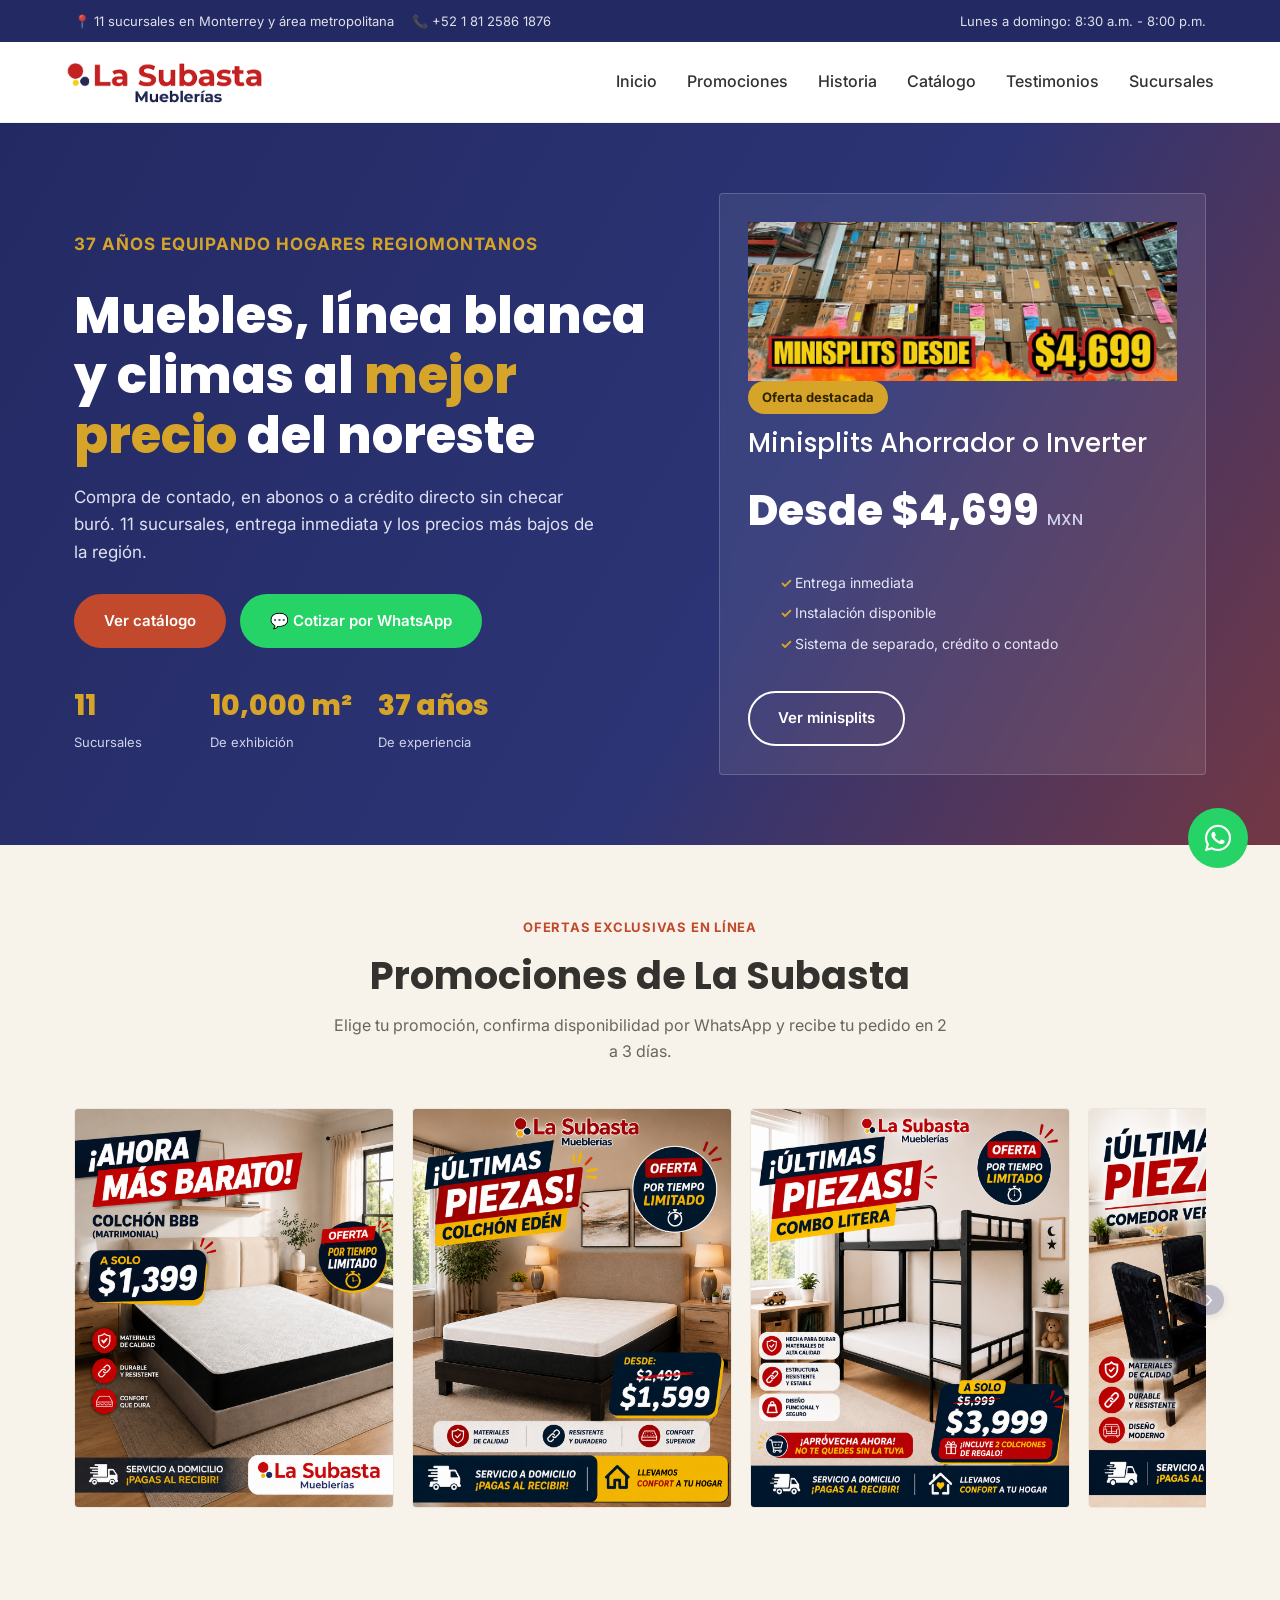
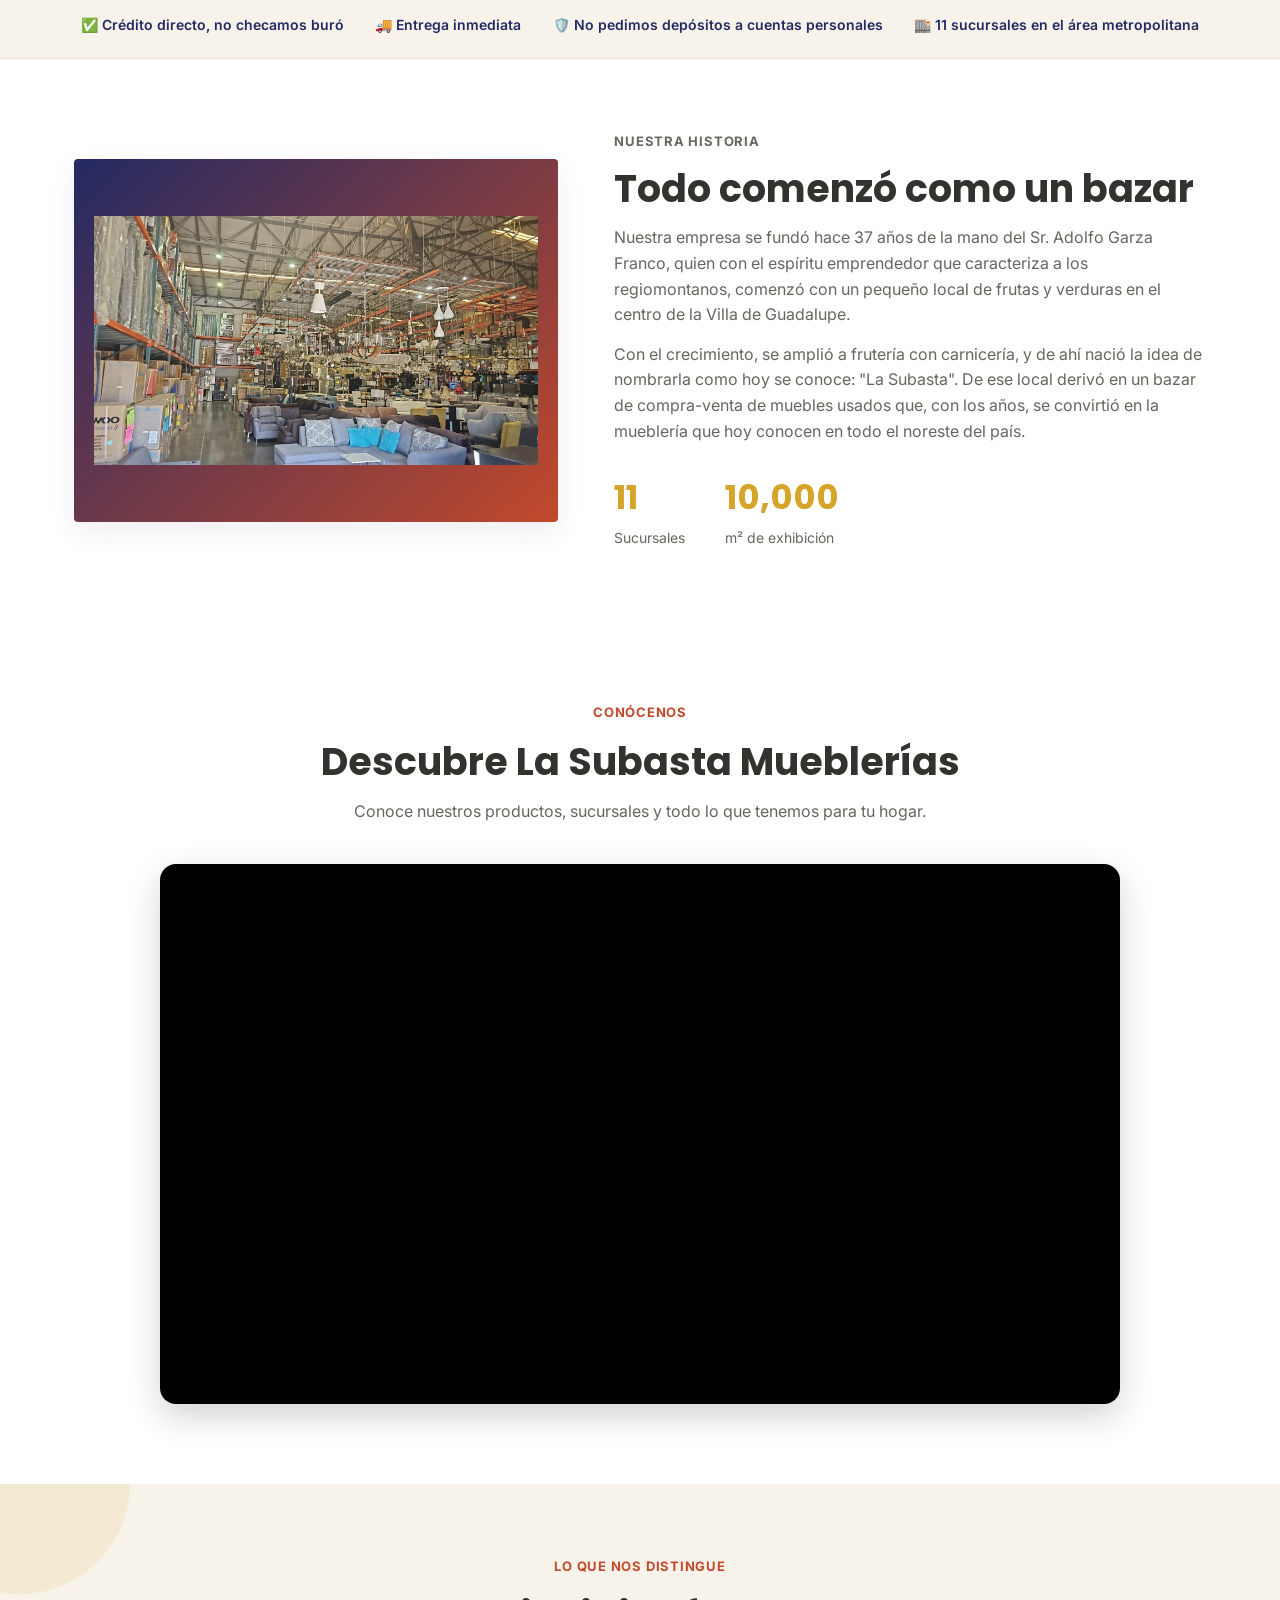
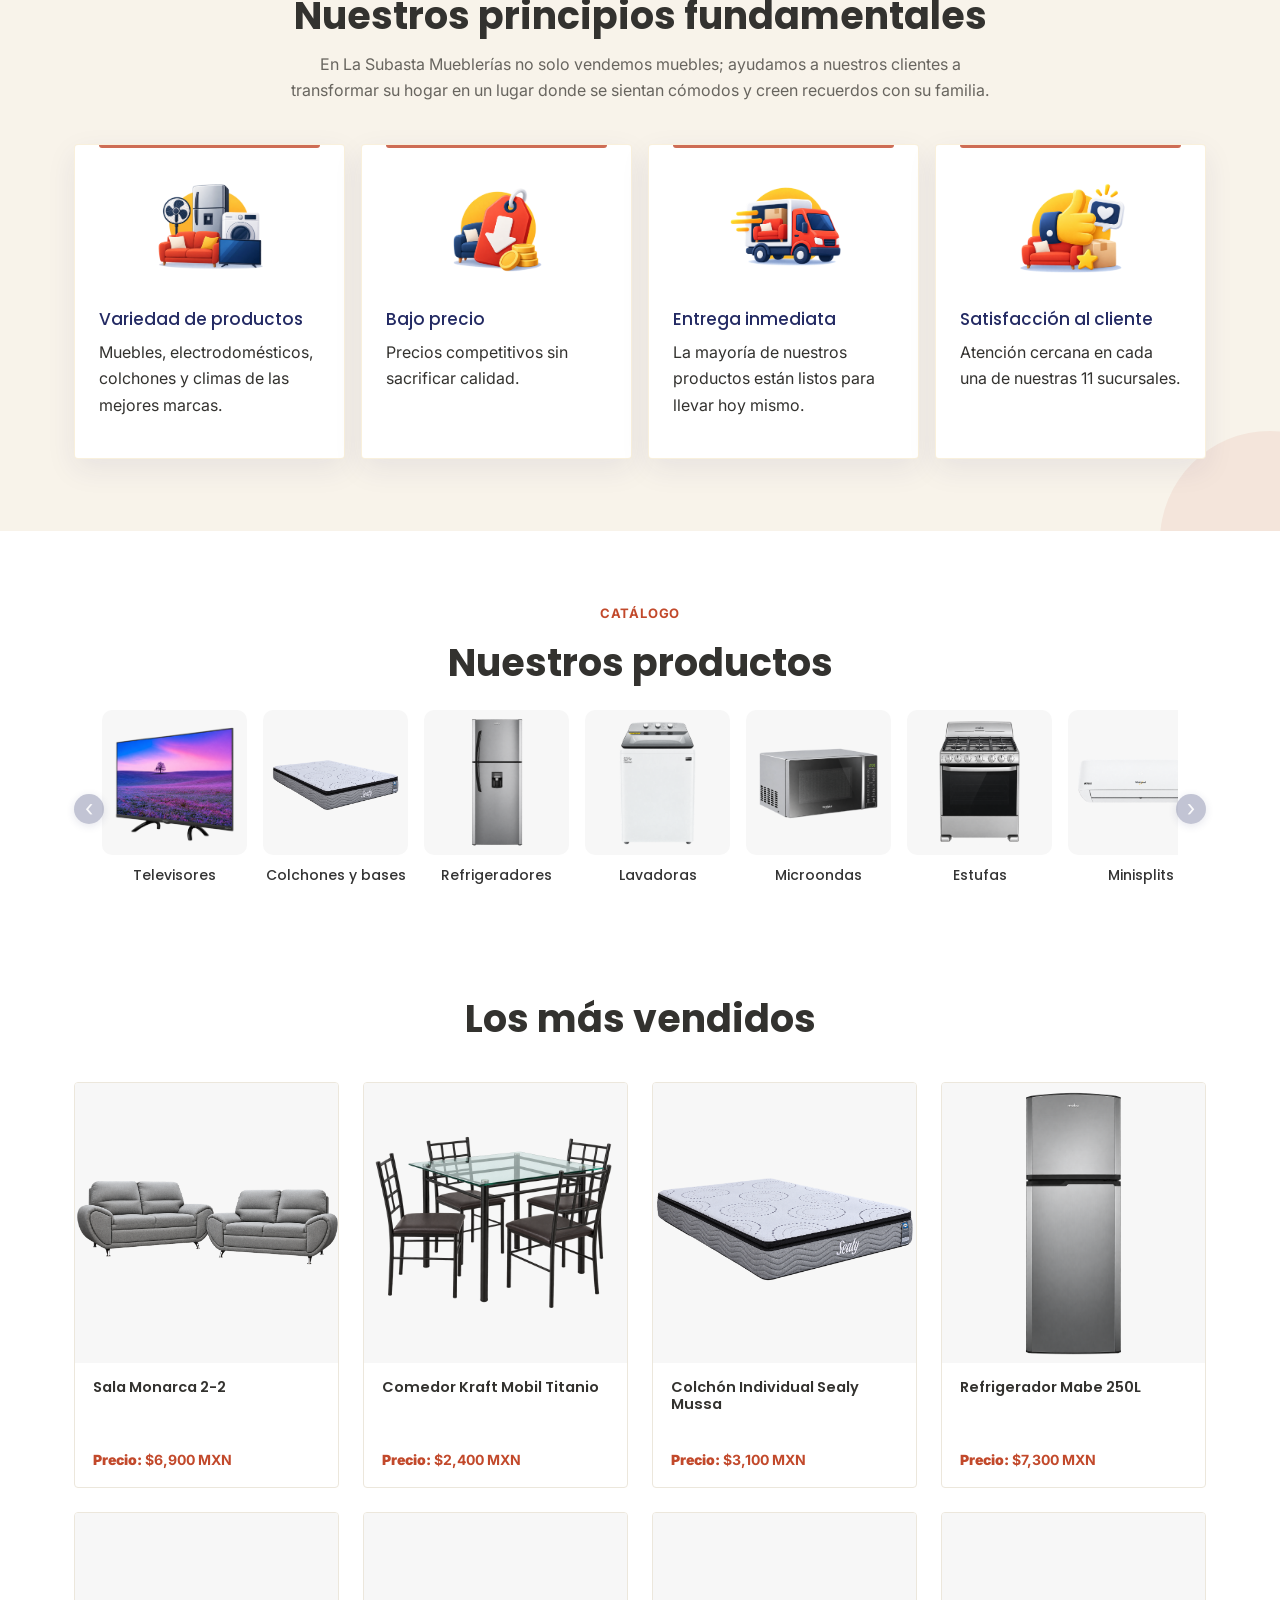
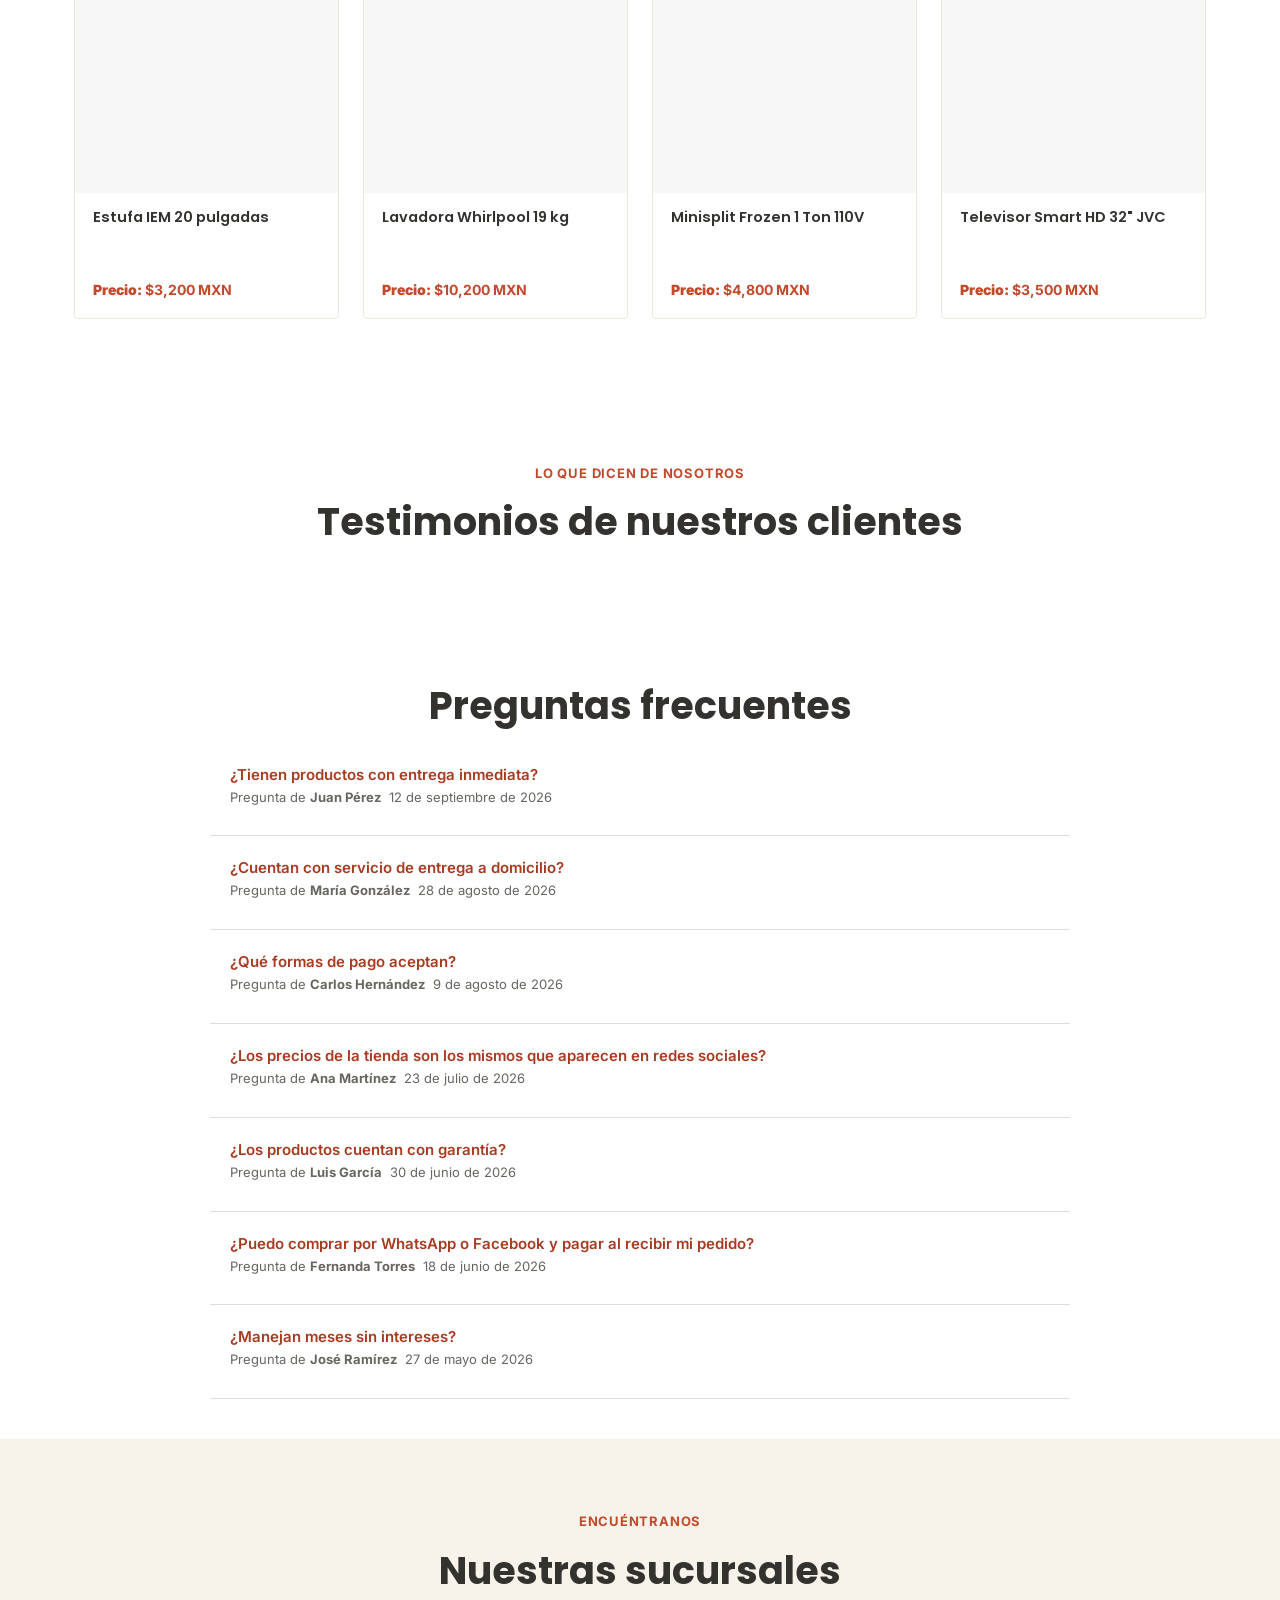
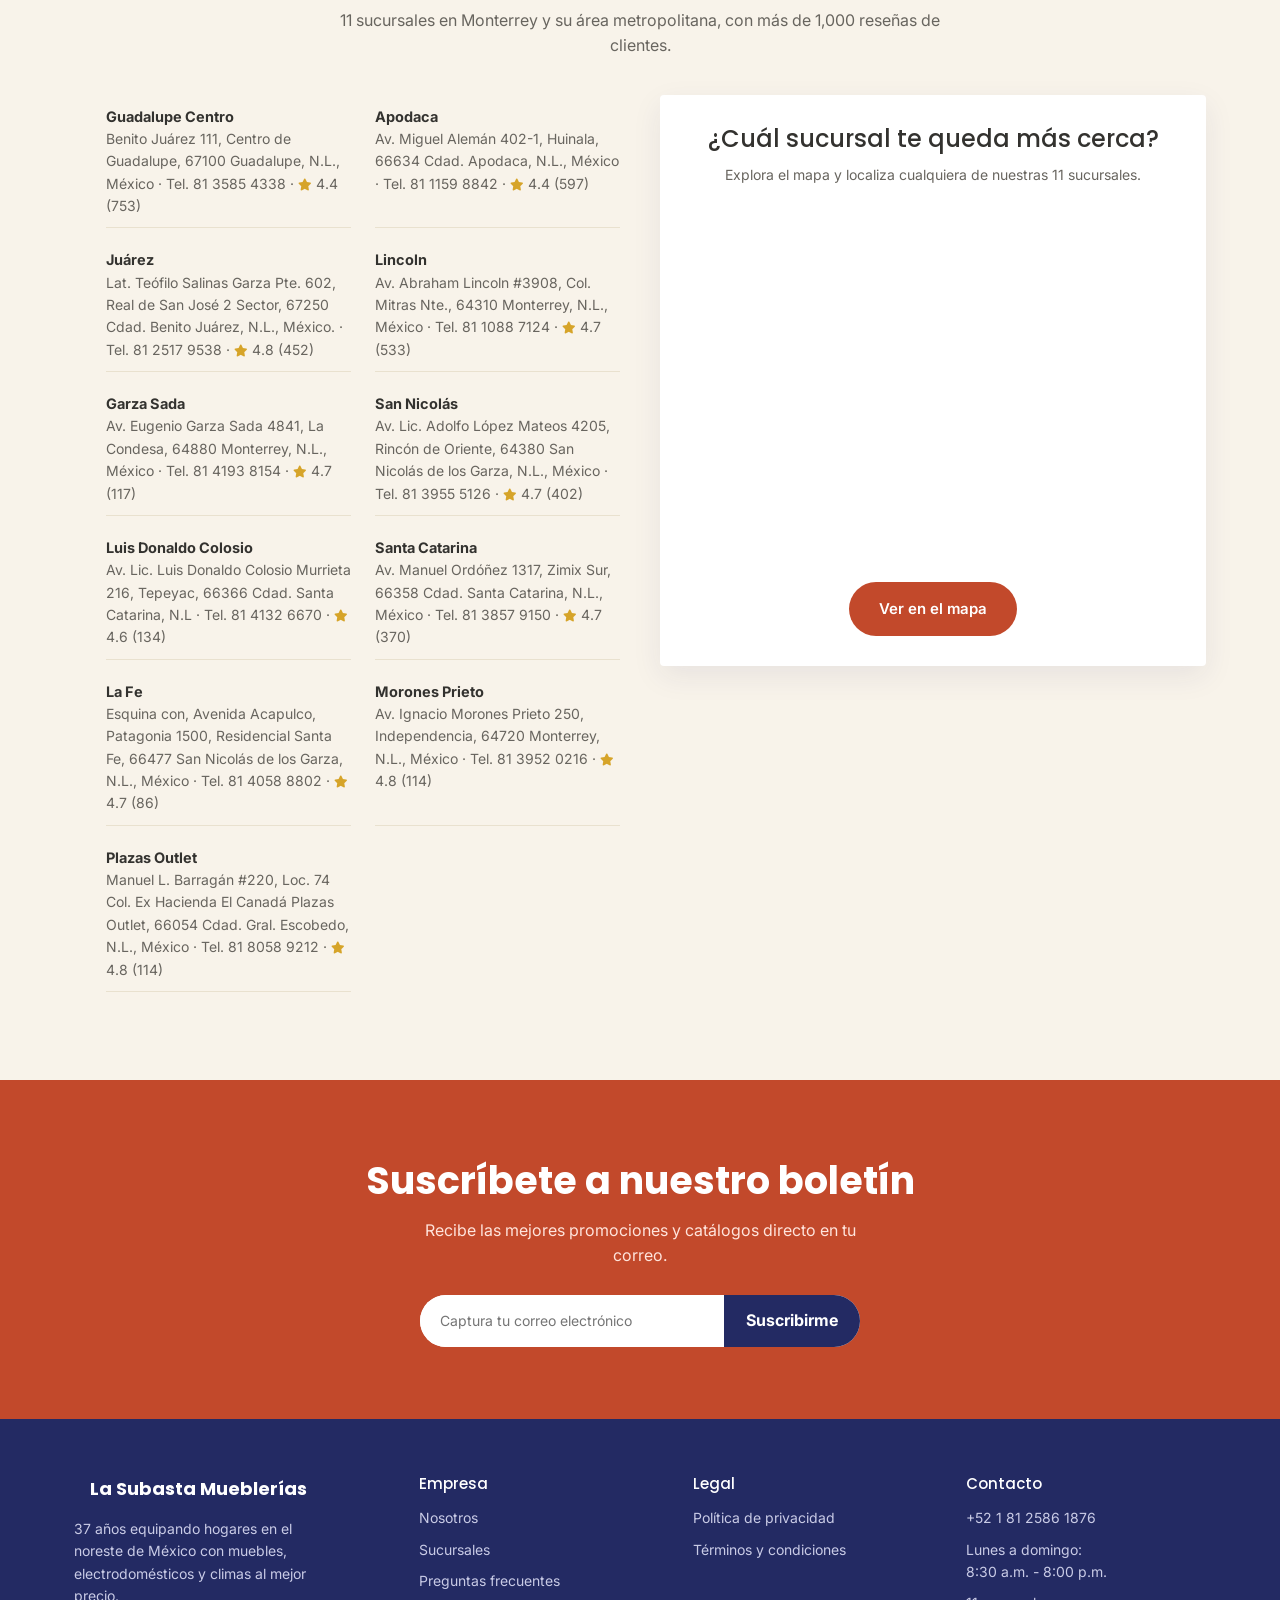
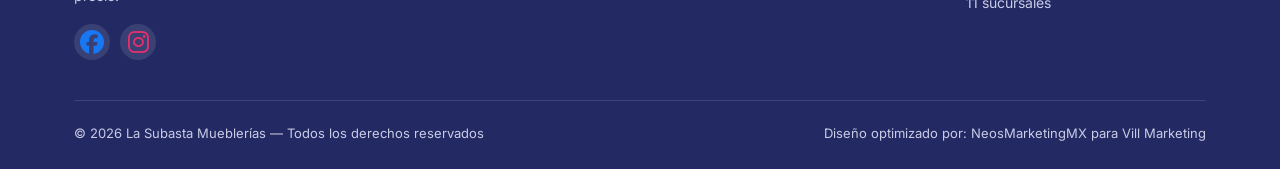
==== index.html @ 4f31bf5c "Primer commit" ====
<!DOCTYPE html>
<html lang="es-MX">

<head>
    <meta charset="UTF-8">
    <meta name="viewport" content="width=device-width, initial-scale=1.0">
    <meta name="referrer" content="strict-origin-when-cross-origin">
    <meta name="author" content="Carlos Estrello - NeosMarketingMX ©">
    <title>La Subasta Mueblerías | Muebles, Electrodomésticos y Climas en Monterrey</title>
    <meta name="description"
        content="Más de 37 años vendiendo muebles, electrodomésticos y minisplits en el noreste de México. 11 sucursales, crédito directo sin buró, entrega inmediata.">
    <link rel="icon" type="image/png" href="img/LOGO SUBASTA PNG.png">
    <link rel="apple-touch-icon" href="img/LOGO SUBASTA PNG.png">
    <link rel="canonical" href="https://lasubastamueblerias.com.mx/">
    <meta property="og:type" content="website">
    <meta property="og:site_name" content="La Subasta Mueblerías">
    <meta property="og:title" content="La Subasta Mueblerías | Muebles y electrodomésticos">
    <meta property="og:description"
        content="Muebles, electrodomésticos y climas al mejor precio en Monterrey y su área metropolitana.">
    <meta property="og:url" content="https://lasubastamueblerias.com.mx/">
    <meta property="og:image" content="https://lasubastamueblerias.com.mx/img/LOGO%20SUBASTA%20PNG.png">
    <meta name="twitter:card" content="summary">
    <meta name="twitter:title" content="La Subasta Mueblerías">
    <meta name="twitter:description" content="Muebles, electrodomésticos y climas al mejor precio.">
    <meta name="twitter:image" content="https://lasubastamueblerias.com.mx/img/LOGO%20SUBASTA%20PNG.png">
    <script type="application/ld+json">
    {
      "@context": "https://schema.org",
      "@type": "Organization",
      "name": "La Subasta Mueblerías",
      "url": "https://lasubastamueblerias.com.mx/",
      "logo": "https://lasubastamueblerias.com.mx/img/LOGO%20SUBASTA%20PNG.png"
    }
    </script>
    <link rel="preconnect" href="https://fonts.googleapis.com">
    <link rel="preload" as="image" href="img/header.png" fetchpriority="high">
    <link
        href="https://fonts.googleapis.com/css2?family=Poppins:wght@400;500;600;700;800&family=Inter:wght@400;500;600&display=swap"
        rel="stylesheet">
    <link rel="stylesheet" href="https://cdnjs.cloudflare.com/ajax/libs/font-awesome/6.5.0/css/all.min.css" />
    <link rel="stylesheet" href="https://cdn.jsdelivr.net/npm/bootstrap@5.3.2/dist/css/bootstrap.min.css">

    <!-- Google Tag Manager -->
    <script>
        (function (w, d, s, l, i) {
            w[l] = w[l] || [];
            w[l].push({ 'gtm.start': new Date().getTime(), event: 'gtm.js' });
            var f = d.getElementsByTagName(s)[0],
                j = d.createElement(s),
                dl = l != 'dataLayer' ? '&l=' + l : '';
            j.async = true;
            j.src = 'https://www.googletagmanager.com/gtm.js?id=' + i + dl;
            f.parentNode.insertBefore(j, f);
        })(window, document, 'script', 'dataLayer', 'GTM-PHJCK8K2');
    </script>
    <!-- End Google Tag Manager -->

    <link rel="stylesheet" href="style.css">
</head>

<body>
    <!-- Google Tag Manager (noscript) -->
    <noscript><iframe src="https://www.googletagmanager.com/ns.html?id=GTM-PHJCK8K2" height="0" width="0"
            style="display:none;visibility:hidden"></iframe></noscript>
    <!-- End Google Tag Manager (noscript) -->

    <!-- ============ TOP BAR ============ -->
    <div class="topbar" id="inicio">
        <div class="container">
            <div class="topbar-links">
                <span><a href="#sucursales">📍 11 sucursales en Monterrey y área metropolitana</a></span>
                <span><a href="https://wa.me/5218125861876" target="_blank" data-ubicacion="header">📞 +52 1 81 2586 1876</a></span>
            </div>
            <div class="topbar-links">
                <span>Lunes a domingo: 8:30 a.m. - 8:00 p.m.</span>
            </div>
        </div>
    </div>
    </div>

    <!-- ============ HEADER ============ -->
    <header class="site">
        <div class="container nav">
            <a href="index.html" class="logo">
                <img src="img/lasubastalogo.png" alt="La Subasta Mueblerías">
            </a>
            <nav class="menu">
                <a href="index.html">Inicio</a>
                <a href="#promociones">Promociones</a>
                <a href="#historia">Historia</a>
                <a href="catalogo.html">Catálogo</a>
                <a href="#testimonios">Testimonios</a>
                <a href="#sucursales">Sucursales</a>
                <!--<a href="#credito">Tramita tu crédito</a>-->
            </nav>
            <!--
            <div class="nav-cta">
                <a href="#credito" class="btn btn-primary">Tramita tu crédito</a>
            </div>
            -->
            <button class="burger">☰</button>
        </div>
    </header>

    <!-- ============ HERO ============ -->
    <section class="hero">
        <div class="container">
            <div>
                <p class="eyebrow" style="color:var(--dorado)">37 años equipando hogares regiomontanos</p>
                <h1>Muebles, línea blanca y climas al <span>mejor precio</span> del noreste</h1>
                <p>Compra de contado, en abonos o a crédito directo sin checar buró. 11 sucursales, entrega inmediata y
                    los precios más bajos de la región.</p>
                <div class="hero-actions">
                    <a href="catalogo.html" class="btn btn-primary">Ver catálogo</a>
                    <a href="https://wa.me/5218125861876" class="btn btn-whatsapp" target="_blank" rel="noopener" data-ubicacion="hero">💬
                        Cotizar por WhatsApp</a>
                </div>
                <div class="hero-badges">
                    <div><b>11</b><span>Sucursales</span></div>
                    <div><b>10,000 m²</b><span>De exhibición</span></div>
                    <div><b>37 años</b><span>De experiencia</span></div>
                </div>
            </div>
            <div class="hero-visual"><img src="img/header.png" alt="" fetchpriority="high" decoding="async" />
                <span class="tag">Oferta destacada</span>
                <h3>Minisplits Ahorrador o Inverter</h3>
                <p class="price">Desde $4,699 <small>MXN</small></p>
                <ul>
                    <li>Entrega inmediata</li>
                    <li>Instalación disponible</li>
                    <li>Sistema de separado, crédito o contado</li>
                </ul>
                <a href="catalogo.html?cat=7#catalogo" class="btn btn-outline" style="margin-top:20px">Ver
                    minisplits</a>
            </div>
        </div>
    </section>

    <!-- ============ PROMOCIONES ============ -->
    <section class="section novedades" id="promociones">
        <div class="container">
            <p class="eyebrow center">Ofertas exclusivas en línea</p>
            <h2 class="section-title center">Promociones de La Subasta</h2>
            <p class="section-desc center">Elige tu promoción, confirma disponibilidad por WhatsApp y recibe tu pedido
                en 2 a 3 días.</p>
            <div class="novedades-control">
                <button class="novedades-flecha novedades-flecha-anterior" type="button"
                    aria-label="Promoción anterior">‹</button>
                <div class="novedades-carrusel" aria-label="Promociones">
                    <div class="novedad-card" data-novedad="0" tabindex="0" role="button">
                        <img src="img/Abanico de fierro desde $899, el calor ya no gana.jpeg"
                            alt="Abanico de fierro desde $899" loading="lazy">
                        <div class="novedad-card-contenido">
                            <div class="novedad-meta"><span class="novedad-pill ofertas">Ofertas</span></div>
                            <h3>Abanico de fierro desde $899, el calor ya no gana</h3>
                            <p>¿Llevas semanas aguantando el calor? Para eso estamos. Abanico de pedestal con aspa
                                metálica desde $899 y de techo por $1,599. Hoy mismo.</p>
                            <span class="novedad-link">Ver detalles</span>
                        </div>
                    </div>
                    <div class="novedad-card" data-novedad="1" tabindex="0" role="button">
                        <img src="img/Clima lavado desde $3,999. Frio de verdad..jpeg" alt="Clima lavado desde $3,999"
                            loading="lazy">
                        <div class="novedad-card-contenido">
                            <div class="novedad-meta"><span class="novedad-pill ofertas">Ofertas</span></div>
                            <h3>Clima lavado desde $3,999. Frio de verdad.</h3>
                            <p>El ventilador ya no alcanza. Si ya es momento de un clima de verdad, en La Subasta tienes
                                aire lavado desde $3,999.</p>
                            <span class="novedad-link">Ver detalles</span>
                        </div>
                    </div>
                    <div class="novedad-card" data-novedad="2" tabindex="0" role="button">
                        <img src="img/Ventilador o minisplit Esto te ayuda a decidir.jpeg"
                            alt="Ventilador o minisplit: guía para decidir" loading="lazy">
                        <div class="novedad-card-contenido">
                            <div class="novedad-meta"><span class="novedad-pill tips">Tips del hogar</span></div>
                            <h3>¿Ventilador o minisplit? Esto te ayuda a decidir</h3>
                            <p>No es cuestión de cuál se ve mejor. Es cuestión de cuánto espacio tienes, cuánto lo usas
                                y cuánto quieres gastar. Aquí el desglose rápido.</p>
                            <span class="novedad-link">Ver detalles</span>
                        </div>
                    </div>
                    <div class="novedad-card" data-novedad="3" tabindex="0" role="button">
                        <img src="img/El calor no acabo. Ya te ventilaste.PNG" alt="Opciones para refrescar tu hogar"
                            loading="lazy">
                        <div class="novedad-card-contenido">
                            <div class="novedad-meta"><span class="novedad-pill temporadas">Temporadas</span></div>
                            <h3>El calor no acabo ¿Ya te ventilaste?</h3>
                            <p>Septiembre y el calor en Monterrey sigue igual. No esperes a que baje para ventilarte,
                                los modelos se van y el precio no espera.</p>
                            <span class="novedad-link">Ver detalles</span>
                        </div>
                    </div>
                    <div class="novedad-card" data-novedad="4" tabindex="0" role="button">
                        <img src="img/Comedor de fierro por $3,799. Mas aguantador.png"
                            alt="Comedor de fierro por $3,799" loading="lazy">
                        <div class="novedad-card-contenido">
                            <div class="novedad-meta"><span class="novedad-pill ofertas">Ofertas</span></div>
                            <h3>Comedor de fierro por $3,799. Más aguantador.</h3>
                            <p>Comedor de 4 sillas de fierro por $3,799. Más aguantador que el del vecino. Lo dice el
                                spot, lo confirma el producto.</p>
                            <span class="novedad-link">Ver detalles</span>
                        </div>
                    </div>
                    <div class="novedad-card" data-novedad="5" tabindex="0" role="button">
                        <img src="img/Lo invitas a cenar Comedor de 6 en $4,499.png" alt="Comedor de 6 sillas en $4,499"
                            loading="lazy">
                        <div class="novedad-card-contenido">
                            <div class="novedad-meta"><span class="novedad-pill ofertas">Ofertas</span></div>
                            <h3>¿Lo invitas a cenar? Comedor de 6 en $4,499</h3>
                            <p>Si ya lo invitas a cenar, que se sienten todos. Comedor de 6 sillas en $4,499. Para la
                                familia grande o para el vecino que siempre llega.</p>
                            <span class="novedad-link">Ver detalles</span>
                        </div>
                    </div>
                    <div class="novedad-card" data-novedad="6" tabindex="0" role="button">
                        <img src="img/Comedor de 4 o de 6 Asi decides sin error.png"
                            alt="Comparación de comedor de 4 o 6 sillas" loading="lazy">
                        <div class="novedad-card-contenido">
                            <div class="novedad-meta"><span class="novedad-pill tips">Tips del hogar</span></div>
                            <h3>Comedor de 4 o de 6? Asi decides sin error</h3>
                            <p>No es solo cuestión del espacio. Es cuántas personas comen contigo normalmente. Dos
                                preguntas y ya sabes cuál te conviene.</p>
                            <span class="novedad-link">Ver detalles</span>
                        </div>
                    </div>
                    <div class="novedad-card" data-novedad="7" tabindex="0" role="button">
                        <img src="img/El 15 se cena en casa. Ya tienes donde.png"
                            alt="Comedores para celebrar el 15 de septiembre" loading="lazy">
                        <div class="novedad-card-contenido">
                            <div class="novedad-meta"><span class="novedad-pill temporadas">Temporadas</span></div>
                            <h3>El 15 se cena en casa. ¿Ya tienes dónde?</h3>
                            <p>El 15 de septiembre se celebra en casa y la mesa tiene que alcanzar para todos. Comedor
                                de 6 sillas en $4,499. Para que nadie se quede parado.</p>
                            <span class="novedad-link">Ver detalles</span>
                        </div>
                    </div>
                </div>
                <button class="novedades-flecha novedades-flecha-siguiente" type="button"
                    aria-label="Siguiente promoción">›</button>
            </div>
        </div>
    </section>

    <div class="novedad-modal-fondo" id="novedadModalFondo">
        <div class="novedad-modal" role="dialog" aria-modal="true" aria-labelledby="novedadModalTitulo">
            <button class="cerrar" id="cerrarNovedad" aria-label="Cerrar">×</button>
            <div id="novedadModalContenido"></div>
        </div>
    </div>

    <!-- ============ TRUST STRIP ============ -->
    <div class="trust">
        <div class="container">
            <div class="item">✅ Crédito directo, no checamos buró</div>
            <div class="item">🚚 Entrega inmediata</div>
            <div class="item">🛡️ No pedimos depósitos a cuentas personales</div>
            <div class="item">🏬 11 sucursales en el área metropolitana</div>
        </div>
    </div>

    <!-- ============ HISTORIA ============ -->
    <section class="section historia" id="historia">
        <div class="container">
            <div class="historia-img"><img src="img/showroom.jpg" alt="" /></div>
            <div>
                <p class="eyebrow">Nuestra historia</p>
                <h2 class="section-title">Todo comenzó como un bazar</h2>
                <p>Nuestra empresa se fundó hace 37 años de la mano del Sr. Adolfo Garza Franco, quien con el espíritu
                    emprendedor que caracteriza a los regiomontanos, comenzó con un pequeño local de frutas y verduras
                    en el centro de la Villa de Guadalupe.</p>
                <p>Con el crecimiento, se amplió a frutería con carnicería, y de ahí nació la idea de nombrarla como hoy
                    se conoce: "La Subasta". De ese local derivó en un bazar de compra-venta de muebles usados que, con
                    los años, se convirtió en la mueblería que hoy conocen en todo el noreste del país.</p>
                <div class="counters">
                    <div><b>11</b><span>Sucursales</span></div>
                    <div><b>10,000</b><span>m² de exhibición</span></div>
                </div>
            </div>
        </div>
    </section>

    <!-- ============ VIDEO ============ -->
    <section class="section video-section">
        <div class="container">
            <p class="eyebrow center">Conócenos</p>
            <h2 class="section-title center">Descubre La Subasta Mueblerías</h2>
            <p class="section-desc center">
                Conoce nuestros productos, sucursales y todo lo que tenemos para tu hogar.
            </p>
            <div class="video-wrapper">
                <iframe
                    src="https://www.youtube.com/embed/WGqulZ2LmsE?autoplay=1&mute=1&loop=1&playlist=WGqulZ2LmsE&rel=0"
                    title="Video de La Subasta Mueblerías" referrerpolicy="strict-origin-when-cross-origin"
                    allow="accelerometer; autoplay; clipboard-write; encrypted-media; gyroscope; picture-in-picture; web-share"
                    allowfullscreen>
                </iframe>
            </div>
        </div>
    </section>

    <!-- ============ PRINCIPIOS ============ -->
    <section class="section principios">
        <div class="container">
            <p class="eyebrow center">Lo que nos distingue</p>
            <h2 class="section-title center">Nuestros principios fundamentales</h2>
            <p class="section-desc center principios-intro">En La Subasta Mueblerías no solo vendemos muebles; ayudamos
                a nuestros
                clientes a transformar su hogar en un lugar donde se sientan cómodos y creen recuerdos con su familia.
            </p>
            <div class="grid-4">
                <div class="principio-card">
                    <div class="ico">
                        <img src="img/VARIEDAD DE PRODUCTOS.png" alt="Variedad de productos" loading="lazy">
                    </div>
                    <h4>Variedad de productos</h4>
                    <p>Muebles, electrodomésticos, colchones y climas de las mejores marcas.</p>
                </div>
                <div class="principio-card">
                    <div class="ico">
                        <img src="img/BAJO PRECIO.png" alt="Bajo precio" loading="lazy">
                    </div>
                    <h4>Bajo precio</h4>
                    <p>Precios competitivos sin sacrificar calidad.</p>
                </div>
                <div class="principio-card">
                    <div class="ico">
                        <img src="img/ENTREGA INMEDIATA.png" alt="Entrega inmediata" loading="lazy">
                    </div>
                    <h4>Entrega inmediata</h4>
                    <p>La mayoría de nuestros productos están listos para llevar hoy mismo.</p>
                </div>
                <div class="principio-card">
                    <div class="ico">
                        <img src="img/SATISFACCIÓN AL CLIENTE.png" alt="Satisfacción al cliente" loading="lazy">
                    </div>
                    <h4>Satisfacción al cliente</h4>
                    <p>Atención cercana en cada una de nuestras 11 sucursales.</p>
                </div>
            </div>
        </div>
    </section>

    <!-- ============ CATEGORIAS ============ -->
    <section class="section" id="productos">
        <div class="container">
            <p class="eyebrow center">Catálogo</p>
            <h2 class="section-title center">Nuestros productos</h2>
            <div class="categorias-control">
                <button class="novedades-flecha categorias-flecha categorias-anterior" type="button"
                    aria-label="Ver categorías anteriores">‹</button>
                <div class="grid-categorias">
                    <a href="catalogo.html?cat=1#catalogo" class="cat-card"><img
                            src="img/cataloto/TELEVISOR LED SHARP 2TC32CF2UR.png" alt="Televisores">
                        <h4>Televisores</h4>
                    </a>
                    <a href="catalogo.html?cat=2#catalogo" class="cat-card"><img
                            src="img/cataloto/COLCHON INDIVIDUAL SEALY MUSSA.png" alt="Colchones y bases">
                        <h4>Colchones y bases</h4>
                    </a>
                    <a href="catalogo.html?cat=3#catalogo" class="cat-card"><img
                            src="img/cataloto/REFRIGERADOR MABE 300L RMA300FJMRE0.SLT.png" alt="Refrigeradores">
                        <h4>Refrigeradores</h4>
                    </a>
                    <a href="catalogo.html?cat=4#catalogo" class="cat-card"><img
                            src="img/cataloto/LAVADORA AUTOMATICA WHIRLPOOL 18KG 8MWTW1823WJM.BLA.png" alt="Lavadoras">
                        <h4>Lavadoras</h4>
                    </a>
                    <a href="catalogo.html?cat=5#catalogo" class="cat-card"><img
                            src="img/cataloto/MICROONDAS WHIRLPOOL 20L WM1807D.png" alt="Microondas">
                        <h4>Microondas</h4>
                    </a>
                    <a href="catalogo.html?cat=6#catalogo" class="cat-card"><img
                            src="img/cataloto/ESTUFA MABE 30 PULG EM7654BFIS.SIL.png" alt="Estufas">
                        <h4>Estufas</h4>
                    </a>
                    <a href="catalogo.html?cat=7#catalogo" class="cat-card"><img
                            src="img/cataloto/MINISPLIT WHIRLPOOL INVERTER 1 TON 110V FC.png" alt="Minisplits">
                        <h4>Minisplits</h4>
                    </a>
                    <a href="catalogo.html?cat=8#catalogo" class="cat-card"><img
                            src="img/cataloto/AIRE ACONDICIONADO PORTATIL NEOAIRE 1TON FC NP12CC110.png"
                            alt="Aires acondicionados">
                        <h4>Aires acondicionados</h4>
                    </a>
                    <a href="catalogo.html?cat=9#catalogo" class="cat-card"><img
                            src="img/cataloto/SALA LIZ ESCUADRA CAFE.png" alt="Salas">
                        <h4>Salas</h4>
                    </a>
                    <a href="catalogo.html?cat=10#catalogo" class="cat-card"><img
                            src="img/cataloto/COMEDOR KRAFT MOBIL TITANIO.png" alt="Comedores y literas">
                        <h4>Comedores y literas</h4>
                    </a>
                    <a href="catalogo.html?cat=11#catalogo" class="cat-card"><img
                            src="img/cataloto/VENTILADOR DE TECHO HOMENHACEMENTS 5 ASPAS 52.png" alt="Ventiladores">
                        <h4>Ventiladores</h4>
                    </a>
                </div>
                <button class="novedades-flecha categorias-flecha categorias-siguiente" type="button"
                    aria-label="Ver siguientes categorías">›</button>
            </div>
        </div>
    </section>

    <!-- ============ NUEVOS ARTICULOS ============ -->
    <section class="section" style="padding-top:0">
        <div class="container">
            <h2 class="section-title center">Los más vendidos</h2>
            <div class="mas-vendidos-control">
                <button class="novedades-flecha mas-vendidos-flecha mas-vendidos-anterior" type="button"
                    aria-label="Producto anterior">‹</button>
                <div class="prod-grid mas-vendidos-carrusel">

                    <!-- Producto 1 -->
                    <div class="prod-card" onclick="abrirAlerta(0)">
                        <div class="prod-thumb">
                            <img src="img/cataloto/SALA TURIN 2-2.png" alt="Sala Monarca 2-2" loading="lazy">
                        </div>
                        <div class="prod-body">
                            <h4>Sala Monarca 2-2</h4>
                        </div>
                        <div class="prod-price"><b>Precio:</b> $6,900 MXN</div>
                    </div>

                    <!-- Producto 2 -->
                    <div class="prod-card" onclick="abrirAlerta(1)">
                        <div class="prod-thumb">
                            <img src="img/cataloto/COMEDOR KRAFT MOBIL TITANIO.png" alt="Comedor Kraft Mobil Titanio"
                                loading="lazy">
                        </div>
                        <div class="prod-body">
                            <h4>Comedor Kraft Mobil Titanio</h4>
                        </div>
                        <div class="prod-price"><b>Precio:</b> $2,400 MXN</div>
                    </div>

                    <!-- Producto 3 -->
                    <div class="prod-card" onclick="abrirAlerta(2)">
                        <div class="prod-thumb">
                            <img src="img/cataloto/COLCHON INDIVIDUAL SEALY MUSSA.png"
                                alt="Colchón Individual Sealy Mussa" loading="lazy">
                        </div>
                        <div class="prod-body">
                            <h4>Colchón Individual Sealy Mussa</h4>
                        </div>
                        <div class="prod-price"><b>Precio:</b> $3,100 MXN</div>
                    </div>

                    <!-- Producto 4 -->
                    <div class="prod-card" onclick="abrirAlerta(3)">
                        <div class="prod-thumb">
                            <img src="img/cataloto/REFRIGERADOR MABE 250L RMA250PVMRE0.SLT.png"
                                alt="Refrigerador Mabe 250L" loading="lazy">
                        </div>
                        <div class="prod-body">
                            <h4>Refrigerador Mabe 250L</h4>
                        </div>
                        <div class="prod-price"><b>Precio:</b> $7,300 MXN</div>
                    </div>

                    <!-- Producto 5 -->
                    <div class="prod-card" onclick="abrirAlerta(4)">
                        <div class="prod-thumb">
                            <img src="img/cataloto/ESTUFA IEM 20 PULG EI5020BAPS.SIL.png" alt="Estufa IEM 20 pulgadas"
                                loading="lazy">
                        </div>
                        <div class="prod-body">
                            <h4>Estufa IEM 20 pulgadas</h4>
                        </div>
                        <div class="prod-price"><b>Precio:</b> $3,200 MXN</div>
                    </div>

                    <!-- Producto 6 -->
                    <div class="prod-card" onclick="abrirAlerta(5)">
                        <div class="prod-thumb">
                            <img src="img/cataloto/LAVADORA AUTOMATICA WHIRLPOOL 19KG 8MWTW1934WJM.BLA.png"
                                alt="Lavadora Whirlpool 19 kg" loading="lazy">
                        </div>
                        <div class="prod-body">
                            <h4>Lavadora Whirlpool 19 kg</h4>
                        </div>
                        <div class="prod-price"><b>Precio:</b> $10,200 MXN</div>
                    </div>

                    <!-- Producto 7 -->
                    <div class="prod-card" onclick="abrirAlerta(6)">
                        <div class="prod-thumb">
                            <img src="img/cataloto/MINISPLIT FROZEN INVERTER 1TON 110V SF.png"
                                alt="Minisplit Frozen 1 Ton 110V" loading="lazy">
                        </div>
                        <div class="prod-body">
                            <h4>Minisplit Frozen 1 Ton 110V</h4>
                        </div>
                        <div class="prod-price"><b>Precio:</b> $4,800 MXN</div>
                    </div>

                    <!-- Producto 8 -->
                    <div class="prod-card" onclick="abrirAlerta(7)">
                        <div class="prod-thumb">
                            <img src="img/cataloto/TELEVISOR LED SMART HD 32 JVC SI32RF.png"
                                alt="Televisor Smart HD 32 JVC" loading="lazy">
                        </div>
                        <div class="prod-body">
                            <h4>Televisor Smart HD 32" JVC</h4>
                        </div>
                        <div class="prod-price"><b>Precio:</b> $3,500 MXN</div>
                    </div>
                </div>
                <button class="novedades-flecha mas-vendidos-flecha mas-vendidos-siguiente" type="button"
                    aria-label="Siguiente producto">›</button>
            </div>
        </div>
    </section>

    <!-- Alerta oculta -->
    <div class="alerta-fondo" id="alertaFondo">
        <div class="alerta-modal">
            <button class="cerrar" id="cerrarAlerta">×</button>
            <div id="panel-container"></div>
        </div>
    </div>

    <!-- ============ CONFIANZA / ANTI-FRAUDE ============ 
    <section class="section confianza" id="credito">
        <div class="container">
            <div>
                <p class="eyebrow" style="color:var(--dorado)">Tu crédito directo</p>
                <h2 class="section-title">No checamos Buró. Requisitos muy sencillos</h2>
                <p>Contamos con sistema de separado, crédito directo o pago de contado. Solicítalo con: INE, comprobante
                    de domicilio, comprobante de ingresos, 2 referencias familiares con teléfono.</p>
                <a href="https://wa.me/5218125861876" class="btn btn-primary" style="margin-top:22px">Tramitar mi
                    crédito</a>
            </div>
            <div class="alerta">
                <h4>⚠️ No caigas en estafas</h4>
                <ul>
                    <li>Nosotros no pedimos depósitos a cuentas personales.</li>
                    <li>Cualquier duda, acude a nuestras sucursales o escríbenos a nuestras redes oficiales.</li>
                    <li>Verifica siempre que estés hablando con un canal oficial de La Subasta Mueblerías.</li>
                </ul>
            </div>
        </div>
    </section>
-->

    <!-- ============ TESTIMONIOS ============ -->
    <section id="testimonios" class="section">
        <div class="container">
            <p class="eyebrow center">Lo que dicen de nosotros</p>
            <h2 class="section-title center">Testimonios de nuestros clientes</h2>
            
            <script src="https://elfsightcdn.com/platform.js" async></script>
            <div class="elfsight-app-2cf9b453-ed64-4739-aa66-d621ab18fe4a" data-elfsight-app-lazy></div>    

            
        </div>
    </section>

    <!-- ============ PREGUNTAS FRECUENTES ============ -->
    <section id="pregunta">
        <div class="row">
            <div class="col-lg-12">
                <div class="wrapper wrapper-content animated fadeInRight">
                    <div class="ibox-content m-b-sm">
                        <div class="p-lg">
                            <h2 class="section-title center">Preguntas frecuentes</h2>
                        </div>
                    </div>

                    <div class="faq-item">
                        <div class="row">
                            <div class="col-md-10">
                                <a data-target="#faq1" class="faq-question">¿Tienen productos con entrega
                                    inmediata?</a>
                                <small>Pregunta de <strong>Juan Pérez</strong> <i class="fa fa-clock-o"></i> 12 de
                                    septiembre de 2026</small>
                            </div>
                            <!-- <div class="col-md-2 text-right">
                                <span class="small font-bold">Visto por </span><br />
                                38
                            </div> -->
                        </div>
                        <div class="row">
                            <div class="col-lg-12">
                                <div id="faq1" class="faq-answer">
                                    <p>
                                        ¡Sí! Contamos con una gran variedad de productos disponibles para entrega
                                        inmediata, sujetos a existencias en tienda.
                                    </p>
                                </div>
                            </div>
                        </div>
                    </div>

                    <div class="faq-item">
                        <div class="row">
                            <div class="col-md-10">
                                <a data-target="#faq2" class="faq-question">¿Cuentan con servicio de entrega a
                                    domicilio?</a>
                                <small>Pregunta de <strong>María González</strong> <i class="fa fa-clock-o"></i> 28 de
                                    agosto de 2026</small>
                            </div>
                            <!-- <div class="col-md-2 text-right">
                                <span class="small font-bold">Visto por </span><br />
                                47
                            </div> -->
                        </div>
                        <div class="row">
                            <div class="col-lg-12">
                                <div id="faq2" class="faq-answer">
                                    <p>
                                        ¡Sí! Realizamos entregas a domicilio. El costo del servicio depende de la
                                        zona de entrega.
                                    </p>
                                </div>
                            </div>
                        </div>
                    </div>

                    <div class="faq-item">
                        <div class="row">
                            <div class="col-md-10">
                                <a data-target="#faq3" class="faq-question">¿Qué formas de pago aceptan?</a>
                                <small>Pregunta de <strong>Carlos Hernández</strong> <i class="fa fa-clock-o"></i> 9 de
                                    agosto de 2026</small>
                            </div>
                            <!-- <div class="col-md-2 text-right">
                                <span class="small font-bold">Visto por </span><br />
                                31
                            </div> -->
                        </div>
                        <div class="row">
                            <div class="col-lg-12">
                                <div id="faq3" class="faq-answer">
                                    <p>
                                        Aceptamos efectivo, tarjetas de crédito y débito, transferencias bancarias y
                                        cheques, salvo buen cobro.
                                    </p>
                                </div>
                            </div>
                        </div>
                    </div>

                    <div class="faq-item">
                        <div class="row">
                            <div class="col-md-10">
                                <a data-target="#faq4" class="faq-question">¿Los precios de la tienda son los mismos
                                    que aparecen en redes sociales?</a>
                                <small>Pregunta de <strong>Ana Martínez</strong> <i class="fa fa-clock-o"></i> 23 de
                                    julio de 2026</small>
                            </div>
                            <!-- <div class="col-md-2 text-right">
                                <span class="small font-bold">Visto por </span><br />
                                56
                            </div> -->
                        </div>
                        <div class="row">
                            <div class="col-lg-12">
                                <div id="faq4" class="faq-answer">
                                    <p>
                                        Nuestros precios y promociones pueden variar de acuerdo con las campañas
                                        vigentes. Te recomendamos confirmar el precio actual directamente con
                                        nosotros antes de realizar tu compra.
                                    </p>
                                </div>
                            </div>
                        </div>
                    </div>

                    <div class="faq-item">
                        <div class="row">
                            <div class="col-md-10">
                                <a data-target="#faq5" class="faq-question">¿Los productos cuentan con garantía?</a>
                                <small>Pregunta de <strong>Luis García</strong> <i class="fa fa-clock-o"></i> 30 de
                                    junio de 2026</small>
                            </div>
                            <!-- <div class="col-md-2 text-right">
                                <span class="small font-bold">Visto por </span><br />
                                42
                            </div> -->
                        </div>
                        <div class="row">
                            <div class="col-lg-12">
                                <div id="faq5" class="faq-answer">
                                    <p>
                                        ¡Sí! Las garantías son directamente con el proveedor. En caso de requerirla,
                                        nuestro equipo puede orientarte y ayudarte a realizar el reporte
                                        correspondiente.
                                    </p>
                                </div>
                            </div>
                        </div>
                    </div>

                    <div class="faq-item">
                        <div class="row">
                            <div class="col-md-10">
                                <a data-target="#faq6" class="faq-question">¿Puedo comprar por WhatsApp o Facebook y
                                    pagar al recibir mi pedido?</a>
                                <small>Pregunta de <strong>Fernanda Torres</strong> <i class="fa fa-clock-o"></i> 18 de
                                    junio de 2026</small>
                            </div>
                            <!-- <div class="col-md-2 text-right">
                                <span class="small font-bold">Visto por </span><br />
                                73
                            </div> -->
                        </div>
                        <div class="row">
                            <div class="col-lg-12">
                                <div id="faq6" class="faq-answer">
                                    <p>
                                        ¡Claro! Puedes realizar tu compra a través de nuestros canales digitales y pagar
                                        directamente en tu domicilio al momento de recibir tu mercancía.
                                    </p>
                                </div>
                            </div>
                        </div>
                    </div>

                    <div class="faq-item">
                        <div class="row">
                            <div class="col-md-10">
                                <a data-target="#faq7" class="faq-question">¿Manejan meses sin intereses?</a>
                                <small>Pregunta de <strong>José Ramírez</strong> <i class="fa fa-clock-o"></i> 27 de
                                    mayo de 2026</small>
                            </div>
                            <!-- <div class="col-md-2 text-right">
                                <span class="small font-bold">Visto por </span><br />
                                61
                            </div> -->
                        </div>
                        <div class="row">
                            <div class="col-lg-12">
                                <div id="faq7" class="faq-answer">
                                    <p>
                                        ¡Sí! Contamos con promociones a meses sin intereses directamente en sucursal.
                                        Consulta las tarjetas participantes y las promociones vigentes.
                                    </p>
                                </div>
                            </div>
                        </div>
                    </div>
                </div>
            </div>
        </div>
    </section>

    <!-- ============ SUCURSALES ============ -->
    <section class="section sucursales" id="sucursales">
        <div class="container">
            <p class="eyebrow center">Encuéntranos</p>
            <h2 class="section-title center">Nuestras sucursales</h2>
            <p class="section-desc center">11 sucursales en Monterrey y su área metropolitana, con más de 1,000 reseñas
                de clientes.</p>
            <div class="suc-wrap">
                <ul class="suc-list">
                    <li>
                        <a href="https://maps.app.goo.gl/Lc4EM56WGqeKqgY46" target="_blank" rel="noopener" data-evento="mapa_sucursal" data-sucursal="guadalupe" data-ubicacion="seccion_sucursales"><b>Guadalupe Centro</b>Benito Juárez 111,
                            Centro de Guadalupe, 67100 Guadalupe, N.L., México</a>
                        · Tel. <a href="tel:+528135854338" data-sucursal="guadalupe" data-ubicacion="seccion_sucursales">81 3585 4338</a> · <i class="fa-solid fa-star rating-icon" aria-hidden="true"></i> 4.4 (753)
                    </li>

                    <li>
                        <a href="https://maps.app.goo.gl/49h3f1FSdzqwqBz26" target="_blank" rel="noopener" data-evento="mapa_sucursal" data-sucursal="apodaca" data-ubicacion="seccion_sucursales"><b>Apodaca</b>Av. Miguel Alemán 402-1,
                            Huinala, 66634 Cdad. Apodaca, N.L., México</a>
                        · Tel. <a href="tel:+528111598842" data-sucursal="apodaca" data-ubicacion="seccion_sucursales">81 1159 8842</a> · <i class="fa-solid fa-star rating-icon" aria-hidden="true"></i> 4.4 (597)
                    </li>

                    <li>
                        <a href="https://maps.app.goo.gl/sm9sTSHhbfZ7GzmH8" target="_blank" rel="noopener" data-evento="mapa_sucursal" data-sucursal="juarez" data-ubicacion="seccion_sucursales"><b>Juárez</b>Lat. Teófilo Salinas Garza Pte.
                            602, Real de San José 2 Sector, 67250 Cdad. Benito Juárez, N.L., México.</a>
                        · Tel. <a href="tel:+528125179538" data-sucursal="juarez" data-ubicacion="seccion_sucursales">81 2517 9538</a> · <i class="fa-solid fa-star rating-icon" aria-hidden="true"></i> 4.8 (452)
                    </li>

                    <li>
                        <a href="https://maps.app.goo.gl/z4KgiraXB7SZ3coQ8" target="_blank" rel="noopener" data-evento="mapa_sucursal" data-sucursal="lincoln" data-ubicacion="seccion_sucursales"><b>Lincoln</b> Av. Abraham Lincoln #3908,
                            Col. Mitras Nte., 64310 Monterrey, N.L., México</a>
                        · Tel. <a href="tel:+528110887124" data-sucursal="lincoln" data-ubicacion="seccion_sucursales">81 1088 7124</a> · <i class="fa-solid fa-star rating-icon" aria-hidden="true"></i> 4.7 (533)
                    </li>

                    <li>
                        <a href="https://maps.app.goo.gl/jCFHTgEf4RfvPDUu6" target="_blank" rel="noopener" data-evento="mapa_sucursal" data-sucursal="garza_sada" data-ubicacion="seccion_sucursales"><b>Garza Sada</b>Av. Eugenio Garza Sada 4841,
                            La Condesa, 64880 Monterrey, N.L., México</a>
                        · Tel. <a href="tel:+528141938154" data-sucursal="garza_sada" data-ubicacion="seccion_sucursales">81 4193 8154</a> · <i class="fa-solid fa-star rating-icon" aria-hidden="true"></i> 4.7 (117)
                    </li>

                    <li>
                        <a href="https://maps.app.goo.gl/SkRfY98VmCCXemUT7" target="_blank" rel="noopener" data-evento="mapa_sucursal" data-sucursal="san_nicolas" data-ubicacion="seccion_sucursales"><b>San Nicolás</b>Av. Lic. Adolfo López
                            Mateos 4205, Rincón de Oriente, 64380 San Nicolás de los Garza, N.L., México</a>
                        · Tel. <a href="tel:+528139555126" data-sucursal="san_nicolas" data-ubicacion="seccion_sucursales">81 3955 5126</a> · <i class="fa-solid fa-star rating-icon" aria-hidden="true"></i> 4.7 (402)
                    </li>

                    <li>
                        <a href="https://maps.app.goo.gl/5QxCSLkLVRLpzPmX9" target="_blank" rel="noopener" data-evento="mapa_sucursal" data-sucursal="colosio" data-ubicacion="seccion_sucursales"><b>Luis Donaldo Colosio</b>Av. Lic. Luis
                            Donaldo Colosio Murrieta 216, Tepeyac, 66366 Cdad. Santa Catarina, N.L</a>
                        · Tel. <a href="tel:+528141326670" data-sucursal="colosio" data-ubicacion="seccion_sucursales">81 4132 6670</a> · <i class="fa-solid fa-star rating-icon" aria-hidden="true"></i> 4.6 (134)
                    </li>

                    <li>
                        <a href="https://maps.app.goo.gl/HuoA4jzbaFX1zGQF8" target="_blank" rel="noopener" data-evento="mapa_sucursal" data-sucursal="santa_catarina" data-ubicacion="seccion_sucursales"><b>Santa Catarina</b> Av. Manuel Ordóñez
                            1317, Zimix Sur, 66358 Cdad. Santa Catarina, N.L., México</a>
                        · Tel. <a href="tel:+528138579150" data-sucursal="santa_catarina" data-ubicacion="seccion_sucursales">81 3857 9150</a> · <i class="fa-solid fa-star rating-icon" aria-hidden="true"></i> 4.7 (370)
                    </li>

                    <li>
                        <a href="https://maps.app.goo.gl/zTTnqM3BryhcdYbX6" target="_blank" rel="noopener" data-evento="mapa_sucursal" data-sucursal="la_fe" data-ubicacion="seccion_sucursales"><b>La Fe</b> Esquina con, Avenida Acapulco,
                            Patagonia 1500, Residencial Santa Fe, 66477 San Nicolás de los Garza, N.L., México</a>
                        · Tel. <a href="tel:+528140588802" data-sucursal="la_fe" data-ubicacion="seccion_sucursales">81 4058 8802</a> · <i class="fa-solid fa-star rating-icon" aria-hidden="true"></i> 4.7 (86)
                    </li>

                    <li>
                        <a href="https://maps.app.goo.gl/bY4d3ZQUieBK777T6" target="_blank" rel="noopener" data-evento="mapa_sucursal" data-sucursal="morones_prieto" data-ubicacion="seccion_sucursales"><b>Morones Prieto</b>Av. Ignacio Morones
                            Prieto 250, Independencia, 64720 Monterrey, N.L., México</a>
                        · Tel. <a href="tel:+528139520216" data-sucursal="morones_prieto" data-ubicacion="seccion_sucursales">81 3952 0216</a> · <i class="fa-solid fa-star rating-icon" aria-hidden="true"></i> 4.8 (114)
                    </li>

                    <li>
                        <a href="https://maps.app.goo.gl/q4Pjwi3VFozyTSVK6" target="_blank" rel="noopener" data-evento="mapa_sucursal" data-sucursal="plazas_outlet" data-ubicacion="seccion_sucursales"><b>Plazas Outlet</b> Manuel L. Barragán #220,
                            Loc. 74 Col. Ex Hacienda El Canadá Plazas Outlet, 66054 Cdad. Gral. Escobedo, N.L., México</a>
                        · Tel. <a href="tel:+528180589212" data-sucursal="plazas_outlet" data-ubicacion="seccion_sucursales">81 8058 9212</a> · <i class="fa-solid fa-star rating-icon" aria-hidden="true"></i> 4.8 (114)
                    </li>
                </ul>

                <div class="suc-map-cta">
                    <h4 style="margin-bottom:10px">¿Cuál sucursal te queda más cerca?</h4>
                    <p style="color:var(--texto-suave);font-size:14px;margin-bottom:18px">Explora el mapa y localiza
                        cualquiera de nuestras 11 sucursales.</p>
                    <div class="suc-mapa">
                        <iframe
                            src="https://www.google.com/maps?q=La+Subasta+Mueblerias,+Monterrey,+Nuevo+Leon&output=embed"
                            title="Mapa de las sucursales de La Subasta Mueblerías" loading="lazy"
                            referrerpolicy="no-referrer-when-downgrade" allowfullscreen></iframe>
                    </div>
                    <a href="https://www.google.com/maps/search/La+Subasta+Mueblerias" target="_blank" rel="noopener"
                        class="btn btn-primary">Ver en el mapa</a>
                </div>
            </div>
        </div>
    </section>

    <!-- ============ NEWSLETTER ============ -->
    <section id="credito" class="section newsletter">
        <div class="container">
            <h2 class="section-title">Suscríbete a nuestro boletín</h2>
            <p>Recibe las mejores promociones y catálogos directo en tu correo.</p>
            <form class="nl-form" id="newsletterForm" onsubmit="return false;">
                <input type="email" id="newsletterEmail" name="email" placeholder="Captura tu correo electrónico"
                    required>
                <button type="submit">Suscribirme</button>
            </form>
            <p class="newsletter-success" id="newsletterSuccess" role="status" aria-live="polite" hidden>
                Gracias por suscribirte. ¡Pronto recibirás nuestras novedades!
            </p>
        </div>
    </section>

    <!-- ============ FOOTER ============ -->
    <footer>
        <div class="container">
            <div class="foot-grid">
                <div>
                    <div class="foot-logo">
                        <span class="dots"><span style="background:var(--naranja)"></span><span
                                style="background:var(--dorado);margin-left:6px"></span></span>
                        <b style="color:#fff;font-family:'Poppins',sans-serif;font-size:18px">La Subasta Mueblerías</b>
                    </div>
                    <p style="font-size:14px;max-width:260px;">37 años equipando hogares en el noreste de México con
                        muebles, electrodomésticos y climas al mejor precio.</p>
                    <div class="foot-social">
                        <a href="https://www.facebook.com/Subastamueblerias" target="_blank" aria-label="Facebook"
                            style="color: #1877F2; font-size: 24px; text-decoration: none;"><i
                                class="fa-brands fa-facebook"></i></a>
                        <a href="https://www.instagram.com/lasubastamueblerias" target="_blank" aria-label="Instagram"
                            style="color: #E1306C; font-size: 24px; text-decoration: none;"> <i
                                class="fa-brands fa-instagram"></i></a>
                    </div>
                </div>
                <div>
                    <h4>Empresa</h4>
                    <ul>
                        <li><a href="#historia">Nosotros</a></li>
                        <li><a href="#sucursales">Sucursales</a></li>
                        <li><a href="#pregunta">Preguntas frecuentes</a></li>
                    </ul>
                </div>
                <div>
                    <h4>Legal</h4>
                    <ul>
                        <li><a href="legal_lsm_politica_terminos.html" target="_blank">Política de privacidad</a>
                        </li>
                        <li><a href="legal_lsm_politica_terminos.html" target="_blank">Términos y condiciones</a></li>
                    </ul>
                </div>
                <div>
                    <h4>Contacto</h4>
                    <ul>
                        <li><a href="https://wa.me/5218125861876" target="_blank" data-ubicacion="footer"> +52 1 81 2586 1876</a></li>
                        <li>Lunes a domingo: <br>8:30 a.m. - 8:00 p.m.</li>
                        <li>11 sucursales</li>
                    </ul>
                </div>
            </div>

            <div class="foot-bottom">
                <span>© 2026 La Subasta Mueblerías — Todos los derechos reservados</span>
                <span>Diseño optimizado por: <a href="https://www.neosmarketingmx.com" target="_blank"
                        rel="noopener noreferrer"> NeosMarketingMX </a> para Vill Marketing</span>
            </div>
        </div>
    </footer>

    <a href="https://wa.me/5218125861876" class="float-wa" target="_blank" data-ubicacion="boton_flotante">
        <i class="fa-brands fa-whatsapp" aria-hidden="true"></i>
    </a>
</body>
<script>
    // Evita decodificar todas las imágenes al mismo tiempo; conserva prioridad para el logo y el hero.
    document.addEventListener("DOMContentLoaded", () => {
        document.querySelectorAll("img").forEach((imagen) => {
            imagen.decoding = "async";

            if (!imagen.closest(".hero, .hero-visual, header") && !imagen.complete) {
                imagen.loading = "lazy";
            }
        });
    });
</script>

<script>
    document.getElementById("newsletterForm").addEventListener("submit", function (e) {
        e.preventDefault();

        const form = this;
        const email = document.getElementById("newsletterEmail").value;
        const btn = form.querySelector("button");

        btn.disabled = true;
        btn.innerText = "Enviando...";

        const params = new URLSearchParams({
            email: email
        });

        fetch("https://script.google.com/macros/s/AKfycbyb3XjvRm_Ozr8MAD3bDKKA_Z0IZwCD-vBlo0X5mDBo4TSyFmicFzaytmC9tXPLYhTOnw/exec?" + params.toString())
            .then(response => response.text())
            .then(data => {

                console.log("Respuesta de Apps Script:", data);

                if (data.startsWith("OK:")) {

                    form.hidden = true;
                    document.getElementById("newsletterSuccess").hidden = false;

                } else {

                    alert("El correo se guardó, pero no pudo enviarse.\n\n" + data);

                    btn.innerText = "Suscribirme";
                    btn.disabled = false;
                }
            })
            .catch(err => {

                console.error("Error en fetch:", err);

                alert("Hubo un problema al conectar con el servidor.");

                btn.innerText = "Suscribirme";
                btn.disabled = false;
            });
    });
</script>

<script>
    const burger = document.querySelector('.burger');
    const menu = document.querySelector('.menu');
    const siteHeader = document.querySelector('header.site');

    const ajustarHeader = () => {
        if (!siteHeader) return;
        siteHeader.classList.toggle('is-sticky', window.scrollY > 40);
    };

    window.addEventListener('scroll', ajustarHeader, { passive: true });
    ajustarHeader();

    burger.addEventListener('click', () => {
        menu.classList.toggle('active');
    });

    // Cerrar menú al hacer clic en un enlace
    document.querySelectorAll('.menu a').forEach(link => {
        link.addEventListener('click', () => {
            menu.classList.remove('active');
        });
    });
</script>

<script>
    document.querySelectorAll('.faq-question').forEach(q => {
        q.addEventListener('click', function () {
            const target = document.querySelector(this.getAttribute('data-target'));
            target.classList.toggle('open');
        });
    });
</script>

<script>
    const categoriasCarrusel = document.querySelector(".grid-categorias");
    const categoriasAnterior = document.querySelector(".categorias-anterior");
    const categoriasSiguiente = document.querySelector(".categorias-siguiente");

    if (categoriasCarrusel) {
        categoriasCarrusel.querySelectorAll("img").forEach(imagen => {
            imagen.draggable = false;
        });

        const desplazarCategorias = direccion => {
            const primerCard = categoriasCarrusel.querySelector(".cat-card");
            if (!primerCard) return;
            const gap = parseFloat(getComputedStyle(categoriasCarrusel).gap) || 16;
            const paso = primerCard.getBoundingClientRect().width + gap;
            categoriasCarrusel.scrollBy({
                left: paso * direccion,
                behavior: "smooth"
            });
        };

        categoriasAnterior?.addEventListener("click", () => desplazarCategorias(-1));
        categoriasSiguiente?.addEventListener("click", () => desplazarCategorias(1));
    }

    let categoriaPunteroActivo = null;
    let categoriaInicioX = 0;
    let categoriaScrollInicial = 0;
    let categoriaFueArrastrada = false;

    const animarScroll = (carrusel, destino, finalizar) => {
        const inicio = carrusel.scrollLeft;
        const distancia = destino - inicio;
        const duracion = Math.min(700, Math.max(350, Math.abs(distancia) * 1.5));
        const inicioAnimacion = performance.now();
        const avanzar = tiempo => {
            const progreso = Math.min((tiempo - inicioAnimacion) / duracion, 1);
            const suavizado = progreso * (2 - progreso);
            carrusel.scrollLeft = inicio + (distancia * suavizado);
            if (progreso < 1) {
                requestAnimationFrame(avanzar);
            } else {
                finalizar();
            }
        };
        requestAnimationFrame(avanzar);
    };

    categoriasCarrusel?.addEventListener("pointerdown", evento => {
        if (evento.button !== 0 && evento.pointerType === "mouse") {
            return;
        }

        evento.preventDefault();
        categoriaPunteroActivo = evento.pointerId;
        categoriaInicioX = evento.clientX;
        categoriaScrollInicial = categoriasCarrusel.scrollLeft;
        categoriaFueArrastrada = false;
        categoriasCarrusel.classList.add("arrastrando");
    });

    document.addEventListener("pointermove", evento => {
        if (evento.pointerId !== categoriaPunteroActivo) {
            return;
        }

        const desplazamiento = evento.clientX - categoriaInicioX;
        if (Math.abs(desplazamiento) > 4) {
            categoriaFueArrastrada = true;
        }
        categoriasCarrusel.scrollLeft = categoriaScrollInicial - desplazamiento;
    });

    const terminarArrastreCategorias = evento => {
        if (evento.pointerId !== categoriaPunteroActivo) {
            return;
        }

        categoriaPunteroActivo = null;

        if (categoriaFueArrastrada) {
            const tarjetas = categoriasCarrusel.querySelectorAll(".cat-card");
            const objetivo = [...tarjetas].reduce((cercana, tarjeta) =>
                Math.abs(tarjeta.offsetLeft - categoriasCarrusel.scrollLeft) <
                    Math.abs(cercana.offsetLeft - categoriasCarrusel.scrollLeft)
                    ? tarjeta
                    : cercana
            );
            animarScroll(categoriasCarrusel, objetivo.offsetLeft, () => {
                categoriasCarrusel.classList.remove("soltando");
                categoriasCarrusel.classList.remove("arrastrando");
                categoriaFueArrastrada = false;
            });
        } else {
            categoriasCarrusel.classList.remove("arrastrando");
        }
    };

    document.addEventListener("pointerup", terminarArrastreCategorias);
    document.addEventListener("pointercancel", terminarArrastreCategorias);

    categoriasCarrusel?.addEventListener("click", evento => {
        if (categoriaFueArrastrada) {
            evento.preventDefault();
            evento.stopPropagation();
        }
    }, true);
</script>

<script>
    var alertaFondo = document.getElementById("alertaFondo");
    var cerrarBtn = document.getElementById("cerrarAlerta");
    var panelContainer = document.getElementById("panel-container");

    // Array con los paneles de los 8 productos
    var paneles = [
        // 0 Sala Monarca 2-2
        `
        <div class="panel-producto">
            <div class="panel-foto">
                <img src="img/cataloto/SALA TURIN 2-2.png" alt="Sala Monarca 2-2">
            </div>
            <div class="panel-info">
                <h2 class="panel-titulo">Sala Monarca 2-2</h2>
                <div class="panel-precio">$6,900 MXN</div>
                <p class="panel-desc">Juego de dos love seats tapizados en tela suave, con brazos redondeados y patas cromadas.</p>
                <ul class="panel-datos">
                    <li>2 piezas (love seat de 2 plazas cada una)</li>
                    <li>Tapizado en tela, tonos neutros</li>
                    <li>Entrega inmediata</li>
                </ul>
                <a href="https://wa.me/5218125861876?text=Hola,%20me%20interesa%20Sala%20Monarca%202-2%20(AS028)%20de%20%246,900"
                   class="panel-wa" target="_blank" rel="noopener"
                   data-producto="Sala Monarca 2-2"
                   data-sku="AS028"
                   data-categoria="salas"
                   data-ubicacion="modal_producto">
                    Preguntar por WhatsApp
                </a>
            </div>
        </div>
        `,

        // 1 Comedor Kraft
        `
        <div class="panel-producto">
            <div class="panel-foto">
                <img src="img/cataloto/COMEDOR KRAFT MOBIL TITANIO.png" alt="Comedor Kraft Mobil Titanio">
            </div>
            <div class="panel-info">
                <h2 class="panel-titulo">Comedor Kraft Mobil Titanio</h2>
                <div class="panel-precio">$2,400 MXN</div>
                <p class="panel-desc">Comedor de 4 sillas con cubierta de cristal templado y estructura metálica en acabado titanio. El cristal da sensación de amplitud en cocinas y comedores chicos, y se limpia con un trapo húmedo. Las sillas tienen asiento acojinado en vinipiel.</p>
                <ul class="panel-datos">
                    <li>Mesa rectangular con cubierta de cristal templado</li>
                    <li>4 sillas con asiento acojinado</li>
                    <li>Estructura metálica ligera, fácil de mover</li>
                </ul>
                <a href="https://wa.me/5218125861876?text=Hola,%20me%20interesa%20Comedor%20Kraft%20Mobil%20Titanio%20(ALM328)%20de%20%242,400"
                   class="panel-wa" target="_blank" rel="noopener"
                   data-producto="Comedor Kraft Mobil Titanio"
                   data-sku="ALM328"
                   data-categoria="comedores_y_literas"
                   data-ubicacion="modal_producto">
                    Preguntar por WhatsApp
                </a>
            </div>
        </div>
        `,

        // 2 Colchón Sealy
        `
        <div class="panel-producto">
            <div class="panel-foto">
                <img src="img/cataloto/COLCHON INDIVIDUAL SEALY MUSSA.png" alt="Colchón Individual Sealy Mussa">
            </div>
            <div class="panel-info">
                <h2 class="panel-titulo">Colchón Individual Sealy Mussa</h2>
                <div class="panel-precio">$3,100 MXN</div>
                <p class="panel-desc">Colchón individual de la marca Sealy con acolchado superior tipo pillow top. Ofrece soporte firme con una capa acojinada arriba, buena opción para recámara de niño o adolescente, o para el cuarto de visitas. Sealy es de las marcas con más respaldo en el mercado mexicano.</p>
                <ul class="panel-datos">
                    <li>Medida individual (1.00 × 1.90 m aprox.)</li>
                    <li>Acolchado tipo pillow top</li>
                    <li>Firmeza media-firme</li>
                </ul>
                <a href="https://wa.me/5218125861876?text=Hola,%20me%20interesa%20Colchón%20Individual%20Sealy%20Mussa%20(ALM317)%20de%20%243,100"
                   class="panel-wa" target="_blank" rel="noopener"
                   data-producto="Colchón Individual Sealy Mussa"
                   data-sku="ALM317"
                   data-categoria="colchones_y_bases"
                   data-ubicacion="modal_producto">
                    Preguntar por WhatsApp
                </a>
            </div>
        </div>
        `,

        // 3 Refrigerador Mabe
        `
        <div class="panel-producto">
            <div class="panel-foto">
                <img src="img/cataloto/REFRIGERADOR MABE 250L RMA250PVMRE0.SLT.png" alt="Refrigerador Mabe 250L">
            </div>
            <div class="panel-info">
                <h2 class="panel-titulo">Refrigerador Mabe 250L</h2>
                <div class="panel-precio">$7,300 MXN</div>
                <p class="panel-desc">Refrigerador de 250 litros con congelador superior y acabado tipo acero. La capacidad está pensada para una familia de 3 a 4 personas: entra el súper de la semana sin apretar. Incluye parrillas ajustables para acomodar botellas altas y ollas.</p>
                <ul class="panel-datos">
                    <li>250 litros netos (aprox. 9 pies)</li>
                    <li>Congelador superior independiente</li>
                    <li>Parrillas ajustables, acabado silver</li>
                </ul>
                <a href="https://wa.me/5218125861876?text=Hola,%20me%20interesa%20Refrigerador%20Mabe%20250L%20(ALM102)%20de%20%247,300"
                   class="panel-wa" target="_blank" rel="noopener"
                   data-producto="Refrigerador Mabe 250L"
                   data-sku="ALM102"
                   data-categoria="refrigeradores"
                   data-ubicacion="modal_producto">
                    Preguntar por WhatsApp
                </a>
            </div>
        </div>
        `,

        // 4 Estufa IEM
        `
        <div class="panel-producto">
            <div class="panel-foto">
                <img src="img/cataloto/ESTUFA IEM 20 PULG EI5020BAPS.SIL.png" alt="Estufa IEM 20 pulgadas">
            </div>
            <div class="panel-info">
                <h2 class="panel-titulo">Estufa IEM 20 pulgadas</h2>
                <div class="panel-precio">$3,200 MXN</div>
                <p class="panel-desc">Estufa de piso de 20 pulgadas con 4 quemadores y horno inferior con puerta de cristal. La medida de 20" es la que cabe en la mayoría de las cocinas de casa de interés social sin tener que modificar el espacio. Acabado silver y perillas frontales.</p>
                <ul class="panel-datos">
                    <li>4 quemadores más horno</li>
                    <li>Ancho de 20 pulgadas</li>
                    <li>Puerta de horno con visor de cristal</li>
                </ul>
                <a href="https://wa.me/5218125861876?text=Hola,%20me%20interesa%20Estufa%20IEM%2020%20pulgadas%20(ALM056)%20de%20%243,200"
                   class="panel-wa" target="_blank" rel="noopener"
                   data-producto="Estufa IEM 20 pulgadas"
                   data-sku="ALM056"
                   data-categoria="estufas"
                   data-ubicacion="modal_producto">
                    Preguntar por WhatsApp
                </a>
            </div>
        </div>
        `,

        // 5 Lavadora Whirlpool
        `
        <div class="panel-producto">
            <div class="panel-foto">
                <img src="img/cataloto/LAVADORA AUTOMATICA WHIRLPOOL 19KG 8MWTW1934WJM.BLA.png" alt="Lavadora Whirlpool 19 kg">
            </div>
            <div class="panel-info">
                <h2 class="panel-titulo">Lavadora Whirlpool 19 kg</h2>
                <div class="panel-precio">$10,200 MXN</div>
                <p class="panel-desc">Lavadora automática de carga superior con 19 kg de capacidad, de las más grandes del catálogo. Aguanta cargas pesadas como cobijas, edredones y ropa de trabajo, lo que la hace práctica para familias numerosas. Panel digital con varios ciclos de lavado.</p>
                <ul class="panel-datos">
                    <li>19 kg de capacidad</li>
                    <li>Carga superior con panel digital</li>
                    <li>Varios ciclos de lavado</li>
                </ul>
                <a href="https://wa.me/5218125861876?text=Hola,%20me%20interesa%20Lavadora%20Whirlpool%2019kg%20(ALM076)%20de%20%2410,200"
                   class="panel-wa" target="_blank" rel="noopener"
                   data-producto="Lavadora Whirlpool 19 kg"
                   data-sku="ALM076"
                   data-categoria="lavadoras"
                   data-ubicacion="modal_producto">
                    Preguntar por WhatsApp
                </a>
            </div>
        </div>
        `,

        // 6 Minisplit Frozen
        `
        <div class="panel-producto">
            <div class="panel-foto">
                <img src="img/cataloto/MINISPLIT FROZEN 1TON 110V SOLO FRIO.png" alt="Minisplit Frozen 1 Ton 110V">
            </div>
            <div class="panel-info">
                <h2 class="panel-titulo">MINISPLIT FROZEN 1TON 110V</h2>
                <div class="panel-precio">$4,800 MXN</div>
                <p class="panel-desc">
                    Minisplit de 1 tonelada, solo frío, que se conecta a corriente normal de 110V. Esa es su principal ventaja: no hay que mandar hacer instalación eléctrica de 220V, lo que ahorra tiempo y dinero al instalarlo. Rinde bien en recámaras y estancias chicas.
                </p>
                <ul class="panel-datos">
                    <li>1 tonelada (12,000 BTU aprox.)</li>
                    <li>Solo frío</li>
                    <li>Conexión 110V, sin instalación especial</li>
                </ul>
                <a href="https://wa.me/5218125861876?text=Hola,%20me%20interesa%20Minisplit%20Frozen%201%20Ton%20110V%20(FK045)%20de%20%244,800"
                   class="panel-wa" target="_blank" rel="noopener"
                   data-producto="Minisplit Frozen 1 Ton 110V"
                   data-sku="FK045"
                   data-categoria="minisplits"
                   data-ubicacion="modal_producto">
                    Preguntar por WhatsApp
                </a>
            </div>
        </div>
        `,

        // 7 Televisor JVC
        `
        <div class="panel-producto">
            <div class="panel-foto">
                <img src="img/cataloto/TELEVISOR LED SMART HD 32 JVC SI32RF.png" alt="Televisor Smart HD 32 JVC">
            </div>
            <div class="panel-info">
                <h2 class="panel-titulo">Televisor Smart HD 32" JVC</h2>
                <div class="panel-precio">$3,500 MXN</div>
                <p class="panel-desc">
                    Pantalla LED Smart de 32 pulgadas en resolución HD, con sistema operativo para entrar directo a las plataformas de streaming sin necesidad de aparatos extra. El tamaño de 32" funciona bien en recámara, cocina o como segunda pantalla de la casa.
                </p>
                <ul class="panel-datos">
                    <li>Pantalla LED de 32"</li>
                    <li>Resolución HD</li>
                    <li>Funciones Smart integradas</li>
                </ul>
                <a href="https://wa.me/5218125861876?text=Hola,%20me%20interesa%20Televisor%20Smart%20HD%2032%22%20JVC%20(ALM1146)%20de%20%243,500"
                   class="panel-wa" target="_blank" rel="noopener"
                   data-producto="Televisor Smart HD 32&quot; JVC"
                   data-sku="ALM1146"
                   data-categoria="televisores"
                   data-ubicacion="modal_producto">
                    Preguntar por WhatsApp
                </a>
            </div>
        </div>
        `
    ];

    // Función para abrir el panel según índice
    function abrirAlerta(i) {
        panelContainer.innerHTML = paneles[i];
        alertaFondo.classList.add("abierto");
        document.body.classList.add("catalogo-panel-abierto");
        history.pushState({ modalAbierto: true }, "", window.location.href);
    }

    // Función para cerrar
    function cerrarAlerta() {
        alertaFondo.classList.remove("abierto");
        panelContainer.innerHTML = "";
        document.body.classList.remove("catalogo-panel-abierto");
        if (history.state && history.state.modalAbierto) {
            history.replaceState(null, "", window.location.href);
        }
    }

    cerrarBtn.addEventListener("click", cerrarAlerta);
    alertaFondo.addEventListener("click", function (e) {
        if (e.target === alertaFondo) cerrarAlerta();
    });
</script>

<script>
    const promocionesCarruselHome = document.querySelector(".novedades-carrusel");
    const promocionesAnteriorHome = document.querySelector(".novedades-flecha-anterior");
    const promocionesSiguienteHome = document.querySelector(".novedades-flecha-siguiente");
    const promocionModalFondo = document.getElementById("novedadModalFondo");
    const promocionModalContenido = document.getElementById("novedadModalContenido");
    const cerrarPromocionHome = document.getElementById("cerrarNovedad");
    const promocionesHome = [
        {
            bloque: "Ofertas",
            titulo: "Abanico de fierro desde $899, el calor ya no gana",
            vista: "¿Llevas semanas aguantando el calor? Para eso estamos. Abanico de pedestal con aspa metálica desde $899 y de techo por $1,599. Hoy mismo.",
            detalle: "El calor en Monterrey no pide permiso. Y seguir aguantandolo cuando la solucion esta a este precio ya no tiene ningun sentido. En La Subasta Mueblerias tienes opciones para todos los presupuestos: Abanico de pedestal con aspa metalica — desde $899. Abanico de techo — $1,599. Aspa metalica porque dura. Techo porque enfria el cuarto completo sin ocupar espacio. El de pedestal no necesita instalacion, lo pones donde lo necesitas y listo. Tu decides cual te conviene, nosotros lo tenemos en existencia y te lo llevas el mismo dia. Sin esperar, sin apartar, sin vuelta en falso. Pasa hoy a la sucursal mas cercana y sal con el problema resuelto. Disponible en las 11 sucursales de la zona metropolitana.",
            puntos: ["Abanico de pedestal con aspa metalica — desde $899", "Abanico de techo — $1,599", "Disponible en las 11 sucursales de la zona metropolitana"],
            cta: "Ver disponibilidad"
        },
        {
            bloque: "Ofertas",
            titulo: "Clima lavado desde $3,999. Frío de verdad.",
            vista: "El ventilador ya no alcanza. Si ya es momento de un clima de verdad, en La Subasta tienes aire lavado desde $3,999.",
            detalle: "Hay un momento en que el ventilador deja de ser suficiente. Ese momento ya llego y lo sabes. En La Subasta Mueblerias tenemos aire lavado desde $3,999, una solucion real para cuartos, recamaras o espacios medianos donde el calor ya no da tregua. Sin instalacion complicada, sin marca unica, sin precio inflado. Y si tu espacio necesita mas, tambien contamos con minisplit de 110, 220 e inverter en 1, 2 y 3 toneladas. Muchos modelos, muchas marcas, precios directos sin rodeos. No tienes que saber de climas para comprar bien. Cuentanos el tamano del espacio y te orientamos sin compromiso. No te vendemos lo mas caro, te vendemos lo que realmente necesitas. Consulta disponibilidad en las 11 sucursales de la zona metropolitana.",
            puntos: ["Aire lavado desde $3,999", "Minisplit de 110, 220 e inverter en 1, 2 y 3 toneladas", "Consulta disponibilidad en las 11 sucursales de la zona metropolitana"],
            cta: "Asesorarme por WhatsApp"
        },
        {
            bloque: "Tips del hogar",
            titulo: "¿Ventilador o minisplit? Esto te ayuda a decidir",
            vista: "No es cuestión de cuál se ve mejor. Es cuestión de cuánto espacio tienes, cuánto lo usas y cuánto quieres gastar. Aquí el desglose rápido.",
            detalle: "Antes de comprar, esto es lo que necesitas saber. Elige ventilador si: El cuarto es pequeno o mediano. Buscas la opcion mas economica. No necesitas frio extremo, solo circulacion de aire. No quieres instalacion ni gasto extra. Elige minisplit si: El cuarto es grande o hay mucha gente. El calor es intenso y el ventilador ya no alcanza. Vas a usarlo muchas horas al dia. Quieres frio real y constante, no solo brisa. En La Subasta tienes ambas opciones con precios directos. Ventiladores desde $899, minisplits en 110, 220 e inverter. Si llegas a la sucursal con dudas, nuestro equipo te ayuda a decidir sin presionarte. La idea es que te lleves lo que te va a resolver, no lo que cuesta mas.",
            puntos: ["Elige ventilador si el cuarto es pequeno o mediano", "Elige minisplit si el cuarto es grande o hay mucha gente", "Ventiladores desde $899 y minisplits en 110, 220 e inverter"],
            cta: "Asesorarme gratis"
        },
        {
            bloque: "Temporadas",
            titulo: "El calor no acabó. ¿Ya te ventilaste?",
            vista: "Septiembre y el calor en Monterrey sigue igual. No esperes a que baje para ventilarte, los modelos se van y el precio no espera.",
            detalle: "En Monterrey el calor no se va en cuanto voltea el calendario. Septiembre sigue pegando fuerte y los meses de mayor demanda son exactamente los que mas rapido vacian los anaqueles. Si todavia no resolviste la ventilacion de tu cuarto, tu sala o tu negocio, este es el ultimo tramo para hacerlo con calma, con existencia disponible y sin pagar mas por la urgencia. Abanico de pedestal con aspa metalica — desde $899. Abanico de techo — $1,599. Aires lavados — desde $3,999. Minisplits 110, 220 e inverter — 1, 2 y 3 toneladas. Lo que se va no regresa al mismo precio. Visita la sucursal mas cercana o escribenos para confirmar que el modelo que necesitas esta disponible antes de hacer el viaje. 11 sucursales en la zona metropolitana.",
            puntos: ["Abanico de pedestal con aspa metalica — desde $899", "Abanico de techo — $1,599", "Aires lavados — desde $3,999", "Minisplits 110, 220 e inverter — 1, 2 y 3 toneladas"],
            cta: "Ver disponibilidad"
        },
        {
            bloque: "Ofertas",
            titulo: "Comedor de fierro por $3,799. Más aguantador.",
            vista: "Comedor de 4 sillas de fierro por $3,799. Más aguantador que el del vecino. Lo dice el spot, lo confirma el producto.",
            detalle: "El comedor es de los muebles que mas castigo recibe en la casa. Desayunos, comidas, tareas, visitas, todo pasa ahi. Por eso en La Subasta apostamos por fierro: el material que no se dobla, no se tambalea y no te va a dar sorpresas a los dos anos de comprarlo. Comedor 4 sillas de fierro — $3,799. Precio directo, sin financiamiento disfrazado de oferta, sin letra chiquita. Lo que ves es lo que pagas y lo que pagas dura. Si ya llevas tiempo con la mesa chueca o las sillas que chirrian, este es el momento de cambiar. Pasa a verlo, sientate, prueba la solidez con tus propias manos. Si te convence, hoy te lo llevas. Disponible en las 11 sucursales de la zona metropolitana.",
            puntos: ["Comedor 4 sillas de fierro — $3,799", "Precio directo, sin financiamiento disfrazado de oferta", "Disponible en las 11 sucursales de la zona metropolitana"],
            cta: "Ver en sucursal"
        },
        {
            bloque: "Ofertas",
            titulo: "¿Lo invitas a cenar? Comedor de 6 en $4,499",
            vista: "Si ya lo invitas a cenar, que se sienten todos. Comedor de 6 sillas en $4,499. Para la familia grande o para el vecino que siempre llega.",
            detalle: "Hay mesas que solo aguantan cuatro. Y hay reuniones que siempre son seis. Para eso esta este comedor. Comedor 6 sillas — $4,499. Fierro que aguanta, diseno que no estorba, precio que no duele. Si tu familia es grande, si recibes seguido, o si simplemente ya estas harto de andar acarreando sillas de la recamara cada vez que llega alguien, esta es la opcion que tiene sentido. La diferencia con el de 4 es minima en precio y maxima en comodidad. Por $700 mas resuelves el espacio de una vez por todas. Un gasto que se nota cada vez que se sientan a comer. Pasa a verlo. Si esta disponible hoy, hoy te lo llevas. 11 sucursales en la zona metropolitana de Monterrey.",
            puntos: ["Comedor 6 sillas — $4,499", "Fierro que aguanta, diseno que no estorba", "Por $700 mas resuelves el espacio de una vez por todas", "11 sucursales en la zona metropolitana de Monterrey"],
            cta: "Ver disponibilidad"
        },
        {
            bloque: "Tips del hogar",
            titulo: "¿Comedor de 4 o de 6? Así decides sin error",
            vista: "No es solo cuestión del espacio. Es cuántas personas comen contigo normalmente. Dos preguntas y ya sabes cuál te conviene.",
            detalle: "Antes de decidir, responde esto. Elige el de 4 sillas si: Viven 3 o 4 personas en casa. El espacio del comedor es justo o mediano. Casi nunca recibes visitas a comer. Quieres la opcion mas compacta — $3,799. Elige el de 6 sillas si: La familia es grande o siempre hay visitas. Tienes espacio suficiente en el area del comedor. Odias andar moviendo sillas cuando llega alguien extra. Quieres espacio sin que se sienta apretado — $4,499. La diferencia es de $700. Pero la diferencia en comodidad el dia a dia es mucho mayor. Ambos son de fierro, ambos aguantan, ambos tienen precio directo sin sorpresas. En La Subasta los tienes los dos. Pasa a sentarte en los dos antes de decidir, o escribenos y te contamos que hay disponible en tu sucursal mas cercana.",
            puntos: ["Elige el de 4 sillas si viven 3 o 4 personas en casa", "Elige el de 6 sillas si la familia es grande o siempre hay visitas", "La diferencia es de $700", "Ambos son de fierro y tienen precio directo sin sorpresas"],
            cta: "Preguntar por WhatsApp"
        },
        {
            bloque: "Temporadas",
            titulo: "El 15 se cena en casa. ¿Ya tienes dónde?",
            vista: "El 15 de septiembre se celebra en casa y la mesa tiene que alcanzar para todos. Comedor de 6 sillas en $4,499. Para que nadie se quede parado.",
            detalle: "Fiestas Patrias son de las pocas noches del año donde toda la familia se junta sin excusa. Y si la mesa no alcanza, alguien siempre termina comiendo parado, en la cocina o con el plato en las rodillas. Este septiembre en La Subasta tienes el comedor que resuelve eso de una vez: Comedor 4 sillas de fierro — $3,799. Comedor 6 sillas — $4,499. Fierro que aguanta la reunion, los codos, los ninos y las sillas que se recorren. Sin que se doble, sin que rechine, sin sorpresas al segundo año. Si lo compras esta semana, llega a tiempo para el 15. No lo dejes para ultimo momento porque el inventario se mueve rapido en estas fechas. Pasa a verlo o escribenos para confirmar disponibilidad en tu sucursal. 11 sucursales en la zona metropolitana de Monterrey.",
            puntos: ["Comedor 4 sillas de fierro — $3,799", "Comedor 6 sillas — $4,499", "Fierro que aguanta la reunion, los codos, los ninos y las sillas que se recorren", "11 sucursales en la zona metropolitana de Monterrey"],
            cta: "Quiero el mío antes del 15"
        }
    ];

    let promocionPunteroActivoHome = null;
    let promocionInicioXHome = 0;
    let promocionScrollInicialHome = 0;
    let promocionFueArrastradaHome = false;

    const actualizarFlechasPromocionesHome = () => {
        const tarjetas = promocionesCarruselHome.querySelectorAll(".novedad-card");
        const primeraTarjeta = tarjetas[0];
        const limiteFinal = promocionesCarruselHome.scrollWidth - promocionesCarruselHome.clientWidth;
        promocionesAnteriorHome.disabled = !primeraTarjeta ||
            promocionesCarruselHome.scrollLeft <= primeraTarjeta.offsetLeft + 2;
        promocionesSiguienteHome.disabled =
            promocionesCarruselHome.scrollLeft >= limiteFinal - 2;
        promocionesAnteriorHome.classList.toggle("oculta", promocionesAnteriorHome.disabled);
        promocionesSiguienteHome.classList.toggle("oculta", promocionesSiguienteHome.disabled);
    };

    const moverPromocionHome = direccion => {
        const tarjetas = promocionesCarruselHome.querySelectorAll(".novedad-card");
        const tarjeta = tarjetas[0];
        const separacion = parseFloat(getComputedStyle(promocionesCarruselHome).gap) || 0;
        const desplazamiento = tarjeta.getBoundingClientRect().width + separacion;
        promocionesCarruselHome.scrollTo({
            left: promocionesCarruselHome.scrollLeft + (desplazamiento * direccion),
            behavior: "smooth"
        });
        setTimeout(actualizarFlechasPromocionesHome, 350);
    };

    promocionesAnteriorHome.addEventListener("click", evento => {
        evento.stopPropagation();
        moverPromocionHome(-1);
    });
    promocionesSiguienteHome.addEventListener("click", evento => {
        evento.stopPropagation();
        moverPromocionHome(1);
    });
    promocionesCarruselHome.addEventListener("scroll", actualizarFlechasPromocionesHome);
    window.addEventListener("resize", actualizarFlechasPromocionesHome);
    actualizarFlechasPromocionesHome();

    promocionesCarruselHome.addEventListener("pointerdown", evento => {
        if (evento.button !== 0 && evento.pointerType === "mouse") return;
        evento.preventDefault();
        promocionPunteroActivoHome = evento.pointerId;
        promocionInicioXHome = evento.clientX;
        promocionScrollInicialHome = promocionesCarruselHome.scrollLeft;
        promocionFueArrastradaHome = false;
        promocionesCarruselHome.classList.add("arrastrando");
    });

    document.addEventListener("pointermove", evento => {
        if (evento.pointerId !== promocionPunteroActivoHome) return;
        const desplazamiento = evento.clientX - promocionInicioXHome;
        if (Math.abs(desplazamiento) > 4) promocionFueArrastradaHome = true;
        promocionesCarruselHome.scrollLeft = promocionScrollInicialHome - desplazamiento;
    });

    const terminarArrastrePromocionesHome = evento => {
        if (evento.pointerId !== promocionPunteroActivoHome) return;
        promocionPunteroActivoHome = null;
        if (promocionFueArrastradaHome) {
            const tarjetas = promocionesCarruselHome.querySelectorAll(".novedad-card");
            const objetivo = [...tarjetas].reduce((cercana, tarjeta) =>
                Math.abs(tarjeta.offsetLeft - promocionesCarruselHome.scrollLeft) <
                    Math.abs(cercana.offsetLeft - promocionesCarruselHome.scrollLeft)
                    ? tarjeta
                    : cercana
            );
            animarScroll(promocionesCarruselHome, objetivo.offsetLeft, () => {
                promocionesCarruselHome.classList.remove("soltando");
                promocionesCarruselHome.classList.remove("arrastrando");
                promocionFueArrastradaHome = false;
            });
        } else {
            promocionesCarruselHome.classList.remove("arrastrando");
        }
    };

    document.addEventListener("pointerup", terminarArrastrePromocionesHome);
    document.addEventListener("pointercancel", terminarArrastrePromocionesHome);
    promocionesCarruselHome.addEventListener("click", evento => {
        if (promocionFueArrastradaHome) {
            evento.preventDefault();
            evento.stopPropagation();
        }
    }, true);

    const abrirPromocionHome = indice => {
        const promocion = promocionesHome[indice];
        promocionModalContenido.innerHTML = `
            <div class="novedad-modal-meta">${promocion.bloque}</div>
            <h2 id="novedadModalTitulo">${promocion.titulo}</h2>
            <p>${promocion.vista}</p>
            <p class="novedad-modal-detalle">${promocion.detalle}</p>
            <ul class="novedad-modal-lista">
                ${promocion.puntos.map(punto => `<li>${punto}</li>`).join("")}
            </ul>
            <a href="https://wa.me/528125861876?text=${encodeURIComponent("Hola, quiero información sobre: " + promocion.titulo)}"
                class="panel-wa" target="_blank" rel="noopener">${promocion.cta}</a>
        `;
        promocionModalFondo.classList.add("abierto");
        document.body.classList.add("catalogo-panel-abierto");
        history.pushState({ modalAbierto: true }, "", window.location.href);
        cerrarPromocionHome.focus();
    };

    document.querySelectorAll(".novedad-card").forEach(card => {
        const abrir = () => abrirPromocionHome(Number(card.dataset.novedad));
        card.addEventListener("click", abrir);
        card.addEventListener("keydown", evento => {
            if (evento.key === "Enter" || evento.key === " ") {
                evento.preventDefault();
                abrir();
            }
        });
    });

    const cerrarPanelPromocionHome = () => {
        promocionModalFondo.classList.remove("abierto");
        document.body.classList.remove("catalogo-panel-abierto");
        promocionModalContenido.innerHTML = "";
        if (history.state && history.state.modalAbierto) {
            history.replaceState(null, "", window.location.href);
        }
    };

    cerrarPromocionHome.addEventListener("click", cerrarPanelPromocionHome);
    promocionModalFondo.addEventListener("click", evento => {
        if (evento.target === promocionModalFondo) cerrarPanelPromocionHome();
    });
    document.addEventListener("keydown", evento => {
        if (evento.key === "Escape" && promocionModalFondo.classList.contains("abierto")) {
            cerrarPanelPromocionHome();
        }
    });

    window.addEventListener("popstate", () => {
        if (promocionModalFondo.classList.contains("abierto")) {
            cerrarPanelPromocionHome();
        } else if (alertaFondo.classList.contains("abierto")) {
            cerrarAlerta();
        }
    });

</script>

<script>
    const masVendidosCarrusel = document.querySelector(".mas-vendidos-carrusel");
    const masVendidosAnterior = document.querySelector(".mas-vendidos-anterior");
    const masVendidosSiguiente = document.querySelector(".mas-vendidos-siguiente");
    let masVendidosPuntero = null;
    let masVendidosInicioX = 0;
    let masVendidosScrollInicial = 0;
    let masVendidosArrastrado = false;

    if (masVendidosCarrusel) {
        const actualizarFlechasMasVendidos = () => {
            const limiteFinal = masVendidosCarrusel.scrollWidth - masVendidosCarrusel.clientWidth;
            masVendidosAnterior.classList.toggle("oculta", masVendidosCarrusel.scrollLeft <= 2);
            masVendidosSiguiente.classList.toggle("oculta", masVendidosCarrusel.scrollLeft >= limiteFinal - 2);
        };
        const moverMasVendido = direccion => {
            const tarjeta = masVendidosCarrusel.querySelector(".prod-card");
            const separacion = parseFloat(getComputedStyle(masVendidosCarrusel).gap) || 0;
            masVendidosCarrusel.scrollTo({
                left: masVendidosCarrusel.scrollLeft +
                    (tarjeta.getBoundingClientRect().width + separacion) * direccion,
                behavior: "smooth"
            });
        };
        masVendidosAnterior.addEventListener("click", () => moverMasVendido(-1));
        masVendidosSiguiente.addEventListener("click", () => moverMasVendido(1));
        masVendidosCarrusel.addEventListener("scroll", actualizarFlechasMasVendidos);
        window.addEventListener("resize", actualizarFlechasMasVendidos);
        actualizarFlechasMasVendidos();

        masVendidosCarrusel.addEventListener("pointerdown", evento => {
            if (evento.pointerType === "mouse" && evento.button !== 0) return;
            masVendidosPuntero = evento.pointerId;
            masVendidosInicioX = evento.clientX;
            masVendidosScrollInicial = masVendidosCarrusel.scrollLeft;
            masVendidosArrastrado = false;
            masVendidosCarrusel.classList.add("arrastrando");
        });

        document.addEventListener("pointermove", evento => {
            if (evento.pointerId !== masVendidosPuntero) return;
            const desplazamiento = evento.clientX - masVendidosInicioX;
            if (Math.abs(desplazamiento) > 4) masVendidosArrastrado = true;
            masVendidosCarrusel.scrollLeft = masVendidosScrollInicial - desplazamiento;
        });

        const terminarArrastreMasVendidos = evento => {
            if (evento.pointerId !== masVendidosPuntero) return;
            masVendidosPuntero = null;
            if (!masVendidosArrastrado) {
                masVendidosCarrusel.classList.remove("arrastrando");
                return;
            }

            const tarjetas = [...masVendidosCarrusel.querySelectorAll(".prod-card")];
            const objetivo = tarjetas.reduce((cercana, tarjeta) =>
                Math.abs(tarjeta.offsetLeft - masVendidosCarrusel.scrollLeft) <
                    Math.abs(cercana.offsetLeft - masVendidosCarrusel.scrollLeft)
                    ? tarjeta
                    : cercana
            );
            const inicio = masVendidosCarrusel.scrollLeft;
            const distancia = objetivo.offsetLeft - inicio;
            const inicioAnimacion = performance.now();
            const avanzar = tiempo => {
                const progreso = Math.min((tiempo - inicioAnimacion) / 500, 1);
                const suavizado = progreso * (2 - progreso);
                masVendidosCarrusel.scrollLeft = inicio + distancia * suavizado;
                if (progreso < 1) requestAnimationFrame(avanzar);
                else {
                    masVendidosCarrusel.classList.remove("arrastrando");
                    masVendidosArrastrado = false;
                }
            };
            requestAnimationFrame(avanzar);
        };

        document.addEventListener("pointerup", terminarArrastreMasVendidos);
        document.addEventListener("pointercancel", terminarArrastreMasVendidos);
        masVendidosCarrusel.addEventListener("click", evento => {
            if (masVendidosArrastrado) {
                evento.preventDefault();
                evento.stopPropagation();
            }
        }, true);
    }
</script>

<script>
    document.querySelectorAll(".suc-telefono").forEach((telefono) => {
        const llamar = (evento) => {
            evento.preventDefault();
            evento.stopPropagation();
            window.location.href = `tel:${telefono.dataset.phone}`;
        };

        telefono.addEventListener("click", llamar);
        telefono.addEventListener("keydown", (evento) => {
            if (evento.key === "Enter" || evento.key === " ") {
                llamar(evento);
            }
        });
    });
</script>

<script>
    const promociones = [
        {
            titulo: "Colchón BBB matrimonial",
            precio: "$1,399",
            imagen: "4_5 COLCHON BBB.png",
            detalle: "Una opción cómoda, resistente y accesible para renovar tu descanso.",
        },
        {
            titulo: "Colchón Edén",
            precio: "Desde $1,599",
            imagen: "4_5 COLCHON EDEN.png",
            detalle: "Lleva comodidad a tu habitación con un colchón diseñado para brindarte un mejor descanso.",
        },
        {
            titulo: "Combo litera + 2 colchones",
            precio: "$3,999",
            imagen: "4_5 COMBO LITERA.png",
            detalle: "Una solución práctica para aprovechar mejor el espacio y tener todo listo en una sola compra.",
        },
        {
            titulo: "Comedor Verona",
            precio: "$8,499",
            imagen: "4_5 COMEDOR VERONA.png",
            detalle: "Renueva tu espacio con un comedor moderno, resistente y pensado para disfrutar en familia.",
        },
        {
            titulo: "Sala Atenas",
            precio: "$4,999",
            imagen: "4_5 SALA ATENAS.png",
            detalle: "Haz más cómodo tu espacio con una sala diseñada para disfrutar todos los días.",
        },
        {
            titulo: "Sala reclinable 3-2",
            precio: "$24,999",
            imagen: "4_5 SILLON RECLINABLE.png",
            detalle: "Convierte tu sala en el lugar favorito de la casa con mayor comodidad y funcionalidad.",
        },
        {
            titulo: "Comedores Grácil",
            precio: "Desde $3,799",
            imagen: "45 COMEDOR GRACIL.png",
            detalle: "Encuentra el comedor ideal para tu espacio con opciones para diferentes tamaños de familia.",
        },
        {
            titulo: "Minisplits",
            precio: "Desde $4,800",
            imagen: "4 5 MINISPIT.png",
            detalle: "Tenemos diferentes opciones de minisplits. Pregunta por el modelo que mejor se adapte a tu espacio.",
        },
        {
            titulo: "Base Cairo matrimonial",
            precio: "$1,999",
            imagen: "4_5 BASE CAIRO.png",
            detalle: "Dale un nuevo estilo a tu habitación con una base resistente y diseñada para complementar tu descanso.",
        }
    ];

    const promocionesCarruselOnline = document.querySelector(".novedades-carrusel");
    const promocionesModalFondo = document.getElementById("novedadModalFondo");
    const promocionesModalContenido = document.getElementById("novedadModalContenido");
    const cerrarPromocion = document.getElementById("cerrarNovedad");

    promocionesCarruselOnline.innerHTML = promociones.map((promocion, indice) => `
        <article class="novedad-card promocion-card" data-promocion="${indice}" tabindex="0" role="button"
            aria-label="Ver promoción: ${promocion.titulo}">
            <img src="img/promociones/${promocion.imagen}" alt="${promocion.titulo}" loading="lazy" decoding="async">
        </article>
    `).join("");

    const abrirPromocion = indice => {
        const promocion = promociones[indice];
        promocionesModalContenido.innerHTML = `
            <div class="promocion-modal-imagen">
                <img src="img/promociones/${promocion.imagen}" alt="${promocion.titulo}">
            </div>
            <div class="promocion-modal-info">
                <div class="novedad-modal-meta">Oferta en línea</div>
                <h2 id="novedadModalTitulo">${promocion.titulo}</h2>
                <p class="promocion-modal-precio">${promocion.precio}</p>
                <p>${promocion.detalle}</p>
                <div class="promocion-compra">
                    <strong>Compra fácil desde casa</strong>
                    Confirma disponibilidad, modelo y color si aplica por WhatsApp.
                    Recibe tu pedido en 2 a 3 días y paga al recibir en tu domicilio.
                </div>
                <a href="https://wa.me/528125861876?text=${encodeURIComponent("Hola, quiero información sobre: " + promocion.titulo)}"
                    class="panel-wa" target="_blank" rel="noopener">Pedir por WhatsApp</a>
                <p class="promocion-legal">Promoción exclusiva para venta en línea. Sujeto a disponibilidad.</p>
            </div>
        `;
        promocionesModalFondo.classList.add("abierto");
        document.body.classList.add("catalogo-panel-abierto");
        history.pushState({ modalAbierto: true }, "", window.location.href);
        cerrarPromocion.focus();
    };

    promocionesCarruselOnline.querySelectorAll("[data-promocion]").forEach(card => {
        const abrir = () => abrirPromocion(Number(card.dataset.promocion));
        card.addEventListener("click", abrir);
        card.addEventListener("keydown", evento => {
            if (evento.key === "Enter" || evento.key === " ") {
                evento.preventDefault();
                abrir();
            }
        });
    });
</script>

</html>
---- style.css ----
:root {
    --naranja: #c2492b;
    --naranja-osc: #a83a20;
    --marino: #232a63;
    --dorado: #d6a429;
    --coral: #e2938a;
    --crema: #f8f3ea;
    --crema-osc: #f0e8d8;
    --texto: #33322f;
    --texto-suave: #68655f;
    --blanco: #ffffff;
    --radius: 4px;
    --sombra: 0 10px 30px rgba(35, 42, 99, .08);
}

* {
    box-sizing: border-box;
    margin: 0;
    padding: 0;
}

html {
    scroll-behavior: smooth;
    width: 100%;
    overflow-x: clip;
}

body {
    font-family: 'Inter', sans-serif;
    color: var(--texto);
    background: var(--blanco);
    line-height: 1.6;
    overflow-x: clip;
    width: 100%;
    min-width: 0;
}

h1,
h2,
h3,
h4 {
    font-family: 'Poppins', sans-serif;
    line-height: 1.2;
}

img {
    max-width: 100%;
    display: block;
}

a {
    text-decoration: none;
    color: inherit;
}

ul {
    list-style: none;
}

.container {
    max-width: 1180px;
    margin: 0 auto;
    padding: 0 24px;
}

.btn {
    display: inline-flex;
    align-items: center;
    gap: 8px;
    padding: 14px 28px;
    border-radius: 50px;
    font-weight: 600;
    font-size: 15px;
    border: 2px solid transparent;
    cursor: pointer;
    transition: .2s;
}

.btn-primary {
    background: var(--naranja);
    color: #fff;
}

.btn-primary:hover {
    background: var(--naranja-osc);
}

.btn-outline {
    border-color: #fff;
    color: #fff;
}

.btn-outline:hover {
    background: rgba(255, 255, 255, .15);
}

.btn-whatsapp {
    background: #25D366;
    color: #fff;
}

.btn-whatsapp:hover {
    background: #1ebc59;
}

.btn-cotiza {
    border: 3px solid #fff;
    background-color: transparent;
    color: #fff;
    border-radius: 12px;
    padding: 8px 18px;
    transition: background .3s ease, transform .2s ease;
}

.btn-cotiza:hover {
    background: rgba(35, 42, 99, 0.9);
    transform: scale(1.05);
}

.eyebrow {
    color: var(--naranja);
    font-weight: 700;
    letter-spacing: .06em;
    text-transform: uppercase;
    font-size: 13px;
}

.section {
    padding: 72px 0;
}

.section-title {
    font-size: clamp(26px, 3.4vw, 38px);
    font-weight: 700;
    margin: 6px 0 14px;
}

.section-desc {
    color: var(--texto-suave);
    max-width: 620px;
    font-size: 16px;
}

.novedades {
    background: var(--crema);
}

.novedades-carrusel {
    display: flex;
    gap: 18px;
    overflow-x: auto;
    scroll-snap-type: x mandatory;
    padding: 28px 4px 12px;
    cursor: grab;
    user-select: none;
    touch-action: pan-y;
    scrollbar-width: none;
}

.novedades-control {
    position: relative;
}

.novedades-flecha {
    position: absolute;
    top: 50%;
    z-index: 2;
    display: flex;
    align-items: center;
    justify-content: center;
    width: 30px;
    height: 30px;
    border: 0;
    border-radius: 50%;
    background: rgba(35, 42, 99, .28);
    color: rgba(255, 255, 255, .9);
    font-size: 23px;
    line-height: 1;
    cursor: pointer;
    transform: translateY(-50%);
    box-shadow: 0 2px 8px rgba(35, 42, 99, .12);
    transition: background-color .2s ease, opacity .2s ease;
}

.novedades-flecha:hover,
.novedades-flecha:focus-visible {
    background: rgba(35, 42, 99, .5);
}

.novedades-flecha:disabled {
    opacity: .35;
    cursor: default;
}

.novedades-flecha.oculta {
    visibility: hidden;
    pointer-events: none;
}

.novedades-flecha-anterior {
    left: -18px;
}

.novedades-flecha-siguiente {
    right: -18px;
}

.novedades-carrusel::-webkit-scrollbar {
    display: none;
}

.novedades-carrusel.arrastrando {
    cursor: grabbing;
    scroll-behavior: auto;
    scroll-snap-type: none;
}

.novedades-carrusel.arrastrando.soltando,
.grid-categorias.arrastrando.soltando,
.contenedor-botones.arrastrando.soltando {
    scroll-behavior: smooth;
}

.novedad-card {
    flex: 0 0 min(320px, 78vw);
    scroll-snap-align: start;
    min-height: 245px;
    overflow: hidden;
    padding: 0;
    border: 1px solid #ece7dc;
    border-radius: var(--radius);
    background: #fff;
    cursor: pointer;
    transition: .2s;
}

.novedad-card-contenido {
    padding: 24px;
}

.novedad-card>img {
    display: block;
    width: 100%;
    margin: auto;
    height: 188px;
    object-fit: cover;
    background: #f7f7f7;
    pointer-events: none;
    user-select: none;
    -webkit-user-drag: none;
}

.promocion-card {
    min-height: 0;
    height: auto;
}

.promocion-card>img {
    height: auto;
    object-fit: contain;
}

.novedad-card:hover {
    box-shadow: var(--sombra);
    transform: translateY(-3px);
}

.novedad-card:focus-visible {
    outline: 3px solid var(--dorado);
    outline-offset: 2px;
}

.novedad-meta {
    display: flex;
    align-items: center;
    justify-content: space-between;
    gap: 10px;
    color: var(--texto-suave);
    font-size: 12px;
}

.novedad-pill {
    padding: 4px 10px;
    border-radius: 99px;
    font-size: 11px;
    font-weight: 700;
    text-transform: uppercase;
}

.novedad-pill.ofertas {
    background: #fff1e8;
    color: #9a3412;
}

.novedad-pill.tips {
    background: #ecfdf3;
    color: #166534;
}

.novedad-pill.temporadas {
    background: #f3efff;
    color: #5b21b6;
}

.novedad-card h3 {
    margin: 22px 0 12px;
    color: var(--marino);
    font-size: 21px;
}

.novedad-card p {
    color: var(--texto-suave);
    font-size: 14px;
}

.promocion-modal-precio {
    margin: 8px 0 14px;
    font-size: 32px !important;
    color: var(--naranja) !important;
    font-weight: 900 !important;
}

.novedad-link {
    display: inline-block;
    margin-top: 20px;
    color: var(--naranja);
    font-size: 14px;
    font-weight: 700;
}

.novedad-modal-fondo {
    position: fixed;
    inset: 0;
    display: none;
    align-items: center;
    justify-content: center;
    padding: 20px;
    background: rgba(0, 0, 0, .6);
    z-index: 9999;
    overscroll-behavior: none;
    touch-action: none;
}

.novedad-modal-fondo.abierto {
    display: flex;
}

.novedad-modal {
    position: relative;
    width: min(920px, 94vw);
    max-height: 90vh;
    overflow-y: auto;
    border-radius: var(--radius);
    background: #fff;
    box-shadow: 0 12px 35px rgba(0, 0, 0, .25);
    overscroll-behavior: contain;
    touch-action: pan-y;
}

.novedad-modal>#novedadModalContenido {
    display: grid;
    grid-template-columns: 400px minmax(0, 1fr);
    align-items: stretch;
}

.promocion-modal-imagen {
    display: flex;
    align-items: center;
    justify-content: center;
    align-self: start;
    line-height: 0;
    background: #eeeeee;
}

.promocion-modal-imagen img {
    display: block;
    width: 100%;
    height: auto;
    object-fit: contain;
    margin: 0;
}

.promocion-modal-info {
    padding: 22px;
}

.promocion-compra {
    margin-top: 18px;
    padding: 16px;
    border: 1px solid #eadfd2;
    border-radius: 14px;
    background: #f7f3ed;
    color: var(--texto-suave);
    line-height: 1.6;
}

.promocion-compra strong {
    display: block;
    margin-bottom: 4px;
    color: var(--marino);
}

.promocion-legal {
    margin: 12px 0 0;
    color: #85888d !important;
    font-size: 12px !important;
    text-align: center;
}

.novedad-modal h2 {
    margin: 8px 0 16px;
    color: var(--marino);
}

.novedad-modal .novedad-modal-meta {
    color: var(--naranja);
    font-size: 12px;
    font-weight: 700;
    letter-spacing: .08em;
    text-transform: uppercase;
}

.novedad-modal p,
.novedad-modal li {
    color: var(--texto-suave);
    font-size: 15px;
}

.novedad-modal-detalle {
    margin-top: 16px;
}

.novedad-modal-subtitulo {
    margin: 22px 0 8px;
    color: var(--marino);
    font-size: 17px;
}

.novedad-modal-lista {
    margin: 0 0 20px 20px;
    padding: 0;
}

.novedad-modal ul {
    margin: 14px 0 20px 20px;
}

.novedad-modal .panel-wa {
    display: block;
    margin-top: 22px;
}

@media (max-width: 700px) {
    .novedad-modal {
        width: min(94vw, 520px);
    }

    .novedad-modal>#novedadModalContenido {
        grid-template-columns: 1fr;
    }

    .promocion-modal-imagen {
        min-height: 260px;
    }

    .promocion-modal-info {
        padding: 22px;
    }
}

.center {
    text-align: center;
    margin-left: auto;
    margin-right: auto;
}

/* Top bar */
.topbar {
    background: var(--marino);
    color: #fff;
    font-size: 13px;
    position: relative;
    z-index: 1;
}

.topbar .container {
    display: flex;
    justify-content: space-between;
    align-items: center;
    min-height: 42px;
    padding-top: 8px;
    padding-bottom: 8px;
    flex-wrap: wrap;
    gap: 6px;
}

.topbar-links {
    display: flex;
    gap: 18px;
    flex-wrap: wrap;
}

.topbar-links span {
    opacity: .85;
}

/* Logo size */
.logo img {
    display: block;
    height: 45px;
    /* Altura ideal para barras de navegación estándar */
    width: auto;
    /* Mantiene la proporción original sin distorsionar */
}

/* Header */
header.site {
    position: relative;
    top: 0;
    left: 0;
    width: 100%;
    background: rgba(255, 255, 255, 0.96);
    -webkit-backdrop-filter: blur(8px);
    backdrop-filter: blur(8px);
    z-index: 1000;
    box-shadow: 0 1px 0 rgba(0, 0, 0, .06);
    border-bottom: 1px solid rgba(35, 42, 99, .06);
    transition: box-shadow .2s ease, background-color .2s ease;
}

header.site.is-sticky {
    position: fixed;
    top: 0;
    left: 0;
    width: 100%;
    box-shadow: 0 4px 18px rgba(35, 42, 99, .08);
}

.nav {
    display: flex;
    align-items: center;
    justify-content: space-between;
    padding: 16px;
    position: relative;
    z-index: 1;
    min-height: 80px;
}

.logo {
    display: flex;
    align-items: center;
    gap: 10px;
}

.logo .dots {
    display: flex;
    flex-direction: column;
    gap: 3px;
}

.logo .dots span {
    width: 11px;
    height: 11px;
    border-radius: 50%;
}

.logo .dots span:first-child {
    background: var(--naranja);
}

.logo .dots span:last-child {
    background: var(--marino);
    margin-left: 6px;
}

.logo-text {
    line-height: 1.05;
}

.logo-text b {
    display: block;
    font-family: 'Poppins', sans-serif;
    font-weight: 800;
    font-size: 22px;
    color: var(--naranja);
}

.logo-text small {
    display: block;
    font-family: 'Poppins', sans-serif;
    font-weight: 700;
    font-size: 14px;
    color: var(--marino);
    letter-spacing: .04em;
}

.menu {
    display: flex;
    gap: 30px;
    font-weight: 500;
    font-size: 16px;
}

.menu a:hover {
    color: var(--naranja);
}

.nav-cta {
    display: flex;
    gap: 12px;
    align-items: center;
}

.nav-cta .btn {
    padding: 11px 20px;
    font-size: 14px;
}

.burger {
    display: none;
    font-size: 26px;
    background: none;
    border: none;
    cursor: pointer;
}

/* Hero */
.hero {
    background: linear-gradient(120deg, var(--marino) 0%, #2c3475 60%, var(--naranja-osc) 130%);
    color: #fff;
    padding: 70px 0;
    position: relative;
    overflow: hidden;
}

.hero.catalogo {
    background-image: url("img/lasubasta.png");
    background-size: cover;
    background-position: center;
    width: 100%;
    height: 100vh;
    /* ocupa toda la pantalla */
    display: flex;
    justify-content: center;
    align-items: center;
    text-align: center;
}

.hero.catalogo::before {
    content: "";
    position: absolute;
    top: 0;
    left: 0;
    width: 100%;
    height: 100%;
    background: rgba(0, 0, 0, 0.45);
    /* 0.4 = nivel de oscuridad */
    z-index: 1;
}

.hero-content {
    position: relative;
    z-index: 2;
    color: #fff;
}

.hero-content {
    color: #fff;
}

.hero-content h1 {
    font-size: 48px;
    font-weight: 700;
    margin-bottom: 20px;
}

.hero-content p {
    font-size: 20px;
    margin-bottom: 30px;
}

.hero-content .btn {
    background: var(--naranja-osc);
    color: #fff;
    padding: 12px 24px;
    border-radius: 4px;
    text-decoration: none;
    font-weight: 600;
    transition: background .3s ease;
}

.hero-content .btn:hover {
    background: #ff7a00;
}

.hero .container {
    display: grid;
    grid-template-columns: 1.1fr .9fr;
    gap: 50px;
    align-items: center;
}

.hero h1 {
    font-size: clamp(30px, 4.4vw, 50px);
    font-weight: 800;
}

.hero h1 span {
    color: var(--dorado);
}

.hero p {
    margin: 18px 0 28px;
    font-size: 17px;
    color: #dfe1f2;
    max-width: 520px;
}

.hero-actions {
    display: flex;
    gap: 14px;
    flex-wrap: wrap;
}

.hero-badges {
    display: flex;
    gap: 26px;
    margin-top: 36px;
    flex-wrap: wrap;
}

.hero-badges div {
    min-width: 110px;
}

.hero-badges b {
    display: block;
    font-size: 28px;
    font-weight: 800;
    color: var(--dorado);
    font-family: 'Poppins', sans-serif;
}

.hero-badges span {
    font-size: 13px;
    color: #cfd2ea;
}

.hero-visual {
    background: rgba(255, 255, 255, .08);
    border: 1px solid rgba(255, 255, 255, .18);
    border-radius: var(--radius);
    padding: 28px;
    backdrop-filter: blur(4px);
}

.hero-visual .tag {
    display: inline-block;
    background: var(--dorado);
    color: #2b2200;
    font-weight: 700;
    font-size: 13px;
    padding: 6px 14px;
    border-radius: 50px;
    margin-bottom: 14px;
}

.hero-visual h3 {
    font-size: 26px;
    margin-bottom: 6px;
}

.hero-visual .price {
    font-size: 42px;
    font-weight: 800;
    color: #fff;
    font-family: 'Poppins', sans-serif;
}

.hero-visual .price small {
    font-size: 16px;
    font-weight: 500;
    color: #cfd2ea;
}

.hero-visual ul {
    margin-top: 16px;
    display: flex;
    flex-direction: column;
    gap: 8px;
    font-size: 14px;
    color: #e7e9f6;
}

.hero-visual ul li:before {
    content: "✓ ";
    color: var(--dorado);
    font-weight: 700;
}

/* Trust strip */
.trust {
    background: var(--crema);
    padding: 22px 0;
    border-bottom: 1px solid #eee2cf;
}

.trust .container {
    display: flex;
    justify-content: space-around;
    flex-wrap: wrap;
    gap: 18px;
    text-align: center;
    font-size: 14px;
    font-weight: 600;
    color: var(--marino);
}

.trust .item {
    display: flex;
    align-items: center;
    gap: 8px;
}

/* Historia */
.historia .container {
    display: grid;
    grid-template-columns: .9fr 1.1fr;
    gap: 56px;
    align-items: center;
}

.historia-img {
    border-radius: var(--radius);
    overflow: hidden;
    box-shadow: var(--sombra);
    aspect-ratio: 4/3;
    background: linear-gradient(135deg, var(--marino), var(--naranja));
    display: flex;
    align-items: center;
    justify-content: center;
    color: #fff;
    font-family: 'Poppins', sans-serif;
    font-weight: 700;
    font-size: 14px;
    text-align: center;
    padding: 20px;
}

.historia p {
    color: var(--texto-suave);
    margin-bottom: 14px;
}

.counters {
    display: flex;
    gap: 40px;
    margin-top: 26px;
}

.counters b {
    font-size: 34px;
    color: var(--dorado);
    font-family: 'Poppins', sans-serif;
    display: block;
}

.counters span {
    font-size: 14px;
    color: var(--texto-suave);
}

.video-section {
    padding: 80px 0;
}

.video-wrapper {
    width: min(100%, 960px);
    margin: 40px auto 0;
    aspect-ratio: 16 / 9;
    overflow: hidden;
    border-radius: 16px;
    background: #000;
    box-shadow: 0 12px 35px rgba(0, 0, 0, 0.18);
}

.video-wrapper iframe {
    display: block;
    width: 100%;
    height: 100%;
    border: 0;
}

/* Principios */
.principios {
    background: var(--crema);
    position: relative;
    overflow: hidden;
}

.principios::before,
.principios::after {
    content: "";
    position: absolute;
    width: 220px;
    height: 220px;
    border-radius: 50%;
    pointer-events: none;
}

.principios::before {
    top: -110px;
    left: -90px;
    background: rgba(214, 164, 41, .12);
}

.principios::after {
    right: -100px;
    bottom: -120px;
    background: rgba(194, 73, 43, .08);
}

.principios .container {
    position: relative;
    z-index: 1;
}

.principios-intro {
    max-width: 700px;
}

.principio-card {
    position: relative;
    min-height: 220px;
    padding: 24px;
    border: 1px solid rgba(214, 164, 41, .16);
    transition: transform .25s ease, box-shadow .25s ease, border-color .25s ease;




    background: #fff;
    border-radius: var(--radius);
    box-shadow: var(--sombra);
}

.principios .grid-4 {
    gap: 16px;
}

.principio-card::after {
    content: "";
    position: absolute;
    top: 0;
    left: 24px;
    right: 24px;
    height: 3px;
    border-radius: 0 0 4px 4px;
    background: var(--naranja);
    opacity: .8;
}

.principio-card:hover {
    border-color: rgba(194, 73, 43, .3);
    box-shadow: 0 14px 32px rgba(35, 42, 99, .13);
    transform: translateY(-6px);
}

.principio-card .ico {
    width: 56px;
    height: 56px;
    margin-bottom: 20px;
    background: var(--marino);
    color: #fff;
    font-size: 26px;
    box-shadow: 0 8px 18px rgba(35, 42, 99, .16);
}

.principio-card .ico img {
    width: 100%;
    height: 100%;
    object-fit: cover;
    border-radius: inherit;
    pointer-events: none;
}

.principio-card:nth-child(2) .ico {
    background: transparent;
}

.principio-card:nth-child(3) .ico {
    background: transparent;
}

.principio-card:nth-child(4) .ico {
    background: transparent;
}

.principio-card h4 {
    font-size: 17px;
    color: var(--marino);
    margin-bottom: 10px;
}

.principio-card p {
    line-height: 1.65;
}

.grid-4 {
    display: grid;
    grid-template-columns: repeat(4, 1fr);
    gap: 22px;
    margin-top: 40px;
}

.card {
    position: relative;
    background: #fff;
    border-radius: var(--radius);
    box-shadow: var(--sombra);
}

.producto-badge {
    position: absolute;
    top: 12px;
    left: 12px;
    z-index: 2;
    width: fit-content;
    max-width: calc(100% - 24px);
    padding: 5px 9px;
    border-radius: 50px;
    color: #fff;
    font-size: 9px;
    font-weight: 700;
    line-height: 1.1;
    white-space: normal;
    text-transform: uppercase;
}

.producto-badge-exhibicion {
    background: var(--marino);
}

.producto-badge-agotamiento {
    background: #8b3e2f;
}

.producto-badge-entrega {
    background: #b87912;
}

.producto-badge-regalo {
    background: #16805b;
}

.card .ico {
    width: 46px;
    height: 46px;
    border-radius: 4px;
    background: var(--crema-osc);
    display: flex;
    align-items: center;
    justify-content: center;
    font-size: 22px;
    margin-bottom: 14px;
}

.principio-card .ico {
    width: 120px;
    height: 120px;
    margin-left: auto;
    margin-right: auto;
    background: transparent;
    box-shadow: none;
    border-radius: 0;
}

.principio-card .ico img {
    object-fit: contain;
}

.card h4 {
    font-size: 16px;
    margin-bottom: 6px;
}

.card p {
    font-size: 13.5px;
    color: var(--texto-suave);
}

/* Categorias */
.categorias-control {
    position: relative;
    padding: 0 28px;
}

.grid-categorias {
    display: flex;
    gap: 16px;
    overflow-x: auto;
    scroll-snap-type: x mandatory;
    /* permite scroll si no caben */
    padding: 10px 0;
    cursor: grab;
    user-select: none;
    touch-action: pan-y;

    /* Ocultar scrollbar en distintos navegadores */
    scrollbar-width: none;
    /* Firefox */
    -ms-overflow-style: none;
    /* IE y Edge */
}

.categorias-flecha {
    top: 50%;
    transform: translateY(-50%);
    display: flex;
    z-index: 3;
}

.categorias-anterior {
    left: 0;
}

.categorias-siguiente {
    right: 0;
}

.categorias-desliza {
    display: none;
}

.grid-categorias::after {
    content: "";
    flex: 0 0 24px;
}

.grid-categorias.arrastrando {
    cursor: grabbing;
    scroll-behavior: auto;
    scroll-snap-type: none;
}

.grid-categorias img {
    pointer-events: none;
    user-drag: none;
    -webkit-user-drag: none;
}

.grid-categorias::-webkit-scrollbar {
    display: none;
    /* Chrome, Safari */
}

.cat-card {
    flex: 0 0 auto;
    scroll-snap-align: start;
    /* evita que se encojan */
    width: 145px;
    /* tamaño fijo de cada tarjeta */
    text-align: center;
    border-radius: 4px;
    background: #ffffff;
    transition: transform .3s ease;
}

.cat-card img {
    width: 100%;
    height: 145px;
    object-fit: contain;
    background: #F7F7F7;
    /* fondo gris claro detrás de la imagen */
    border-radius: 10px;
    padding: 8px;
}

.cat-card h4 {
    font-size: 14px;
    margin-top: 12px;
    color: #333;
}

.cat-card:hover {
    transform: scale(1.01);
}

/* Productos */
.prod-grid {
    display: grid;
    grid-template-columns: repeat(4, 1fr);
    gap: 24px;
    margin-top: 40px;
}

.mas-vendidos-carrusel {
    scroll-behavior: smooth;
}

.mas-vendidos-control {
    position: relative;
}

.mas-vendidos-flecha {
    display: none;
}

.prod-card {
    border: 1px solid #ece7dc;
    border-radius: var(--radius);
    overflow: hidden;
    transition: .2s;
    cursor: pointer;
    /* importante: indica que es clicable */
}

.prod-card:hover {
    box-shadow: var(--sombra);
    transform: translateY(-3px);
}

.prod-thumb {
    aspect-ratio: 4/3;
    background: #F7F7F7;
    display: flex;
    align-items: center;
    justify-content: center;
}

.prod-thumb img {
    height: 280px;
    object-fit: contain;
    margin: auto;
}

.prod-body {
    padding: 16px 18px 20px;
}

.prod-body h4 {
    font-size: 14.5px;
    font-weight: 600;
    margin-bottom: 12px;
    min-height: 38px;
}

.prod-price {
    font-size: 14px;
    font-weight: 700;
    color: var(--naranja);
    padding: 0 18px 16px;
}

@media (max-width: 600px) {
    .mas-vendidos-flecha {
        display: flex;
    }

    .mas-vendidos-anterior {
        left: 0;
    }

    .mas-vendidos-siguiente {
        right: 0;
    }

    .mas-vendidos-carrusel {
        display: flex;
        gap: 14px;
        overflow-x: auto;
        padding: 8px 4px 14px;
        scroll-snap-type: x mandatory;
        scrollbar-width: none;
        touch-action: pan-y;
        cursor: grab;
    }

    .mas-vendidos-carrusel::-webkit-scrollbar {
        display: none;
    }

    .mas-vendidos-carrusel.arrastrando {
        cursor: grabbing;
        scroll-snap-type: none;
        scroll-behavior: auto;
    }

    .mas-vendidos-carrusel .prod-card {
        flex: 0 0 86%;
        scroll-snap-align: start;
    }
}

.productos-exhibicion {
    position: relative;
    overflow: hidden;
    background: linear-gradient(135deg, #f8f3ea 0%, #fff 55%, #f3e5d4 100%);
}

.productos-exhibicion::before {
    content: "";
    position: absolute;
    width: 260px;
    height: 260px;
    top: -120px;
    right: -70px;
    border: 30px solid rgba(210, 164, 41, .12);
    border-radius: 50%;
}

.productos-exhibicion>.container {
    position: relative;
    z-index: 1;
}

.productos-exhibicion .section-title {
    color: var(--marino);
}

.productos-exhibicion .section-desc {
    margin-bottom: 8px;
}

.panel-nota {
    margin: 18px 0;
    padding: 10px 12px;
    border-left: 4px solid var(--naranja);
    border-radius: 6px;
    background: #fff4e8;
    color: var(--marino);
    font-weight: 700;
}

.panel-nota-agotamiento {
    border-left-color: #8b3e2f;
    background: #f9eeeb;
}

.panel-nota-entrega {
    border-left-color: #b87912;
    background: #fff7e5;
}

.panel-nota-regalo {
    border-left-color: #16805b;
    background: #eaf8f1;
}

.productos-exhibicion .prod-grid {
    grid-template-columns: repeat(3, 1fr);
    gap: 28px;
    margin-top: 32px;
}

.productos-exhibicion .prod-card {
    position: relative;
    border: none;
    background: #fff;
    box-shadow: 0 12px 30px rgba(35, 42, 99, .12);
}

.productos-exhibicion .prod-card:hover {
    box-shadow: 0 18px 36px rgba(35, 42, 99, .2);
}

.features {
    margin-top: 20px;
    padding-top: 64px;
    padding-bottom: 48px;
    border-top: 1px solid #eee8df;
}

.productos-exhibicion .prod-thumb {
    border-bottom: 3px solid var(--dorado);
}

.exhibicion-badge {
    position: absolute;
    top: 14px;
    left: 14px;
    z-index: 1;
    padding: 6px 10px;
    border-radius: 50px;
    background: var(--marino);
    color: #fff;
    font-size: 11px;
    font-weight: 700;
    letter-spacing: .04em;
    text-transform: uppercase;
}


/* Confianza / anti-fraude */
.confianza {
    background: var(--marino);
    color: #fff;
}

.confianza .container {
    display: grid;
    grid-template-columns: 1fr 1fr;
    gap: 50px;
    align-items: center;
}

.confianza h2 {
    color: #fff;
}

.confianza p {
    color: #cfd2ea;
    margin-top: 14px;
}

.alerta {
    background: rgba(255, 255, 255, .08);
    border: 1px solid rgba(255, 255, 255, .2);
    border-radius: var(--radius);
    padding: 26px;
}

.alerta h4 {
    color: var(--dorado);
    font-size: 15px;
    margin-bottom: 10px;
}

.alerta ul li {
    font-size: 14px;
    color: #e7e9f6;
    margin-bottom: 8px;
    padding-left: 20px;
    position: relative;
}

.alerta ul li:before {
    content: "⚠";
    position: absolute;
    left: 0;
    color: var(--dorado);
}

/* Testimonios */
.test-grid {
    display: grid;
    grid-template-columns: repeat(3, 1fr);
    gap: 22px;
    margin-top: 40px;
}

.test-card {
    background: var(--crema);
    border-radius: var(--radius);
    padding: 26px;
    position: relative;
}

.test-card .quote {
    font-size: 38px;
    color: var(--coral);
    font-family: 'Poppins', sans-serif;
    line-height: 0;
    position: relative;
    top: 12px;
}

.test-card p {
    font-size: 14.5px;
    margin: 8px 0 18px;
    color: var(--texto);
}

.test-card b {
    font-size: 13.5px;
    display: block;
}

.test-card span {
    font-size: 12.5px;
    color: var(--texto-suave);
}


/*Marcas*/
/* Contenedor general de la sección marcas */
.marcas .container {
    display: flex;
    flex-direction: column;
    /* apila título arriba y marcas abajo */
    align-items: center;
    /* centra el título */
    gap: 20px;
}

/* Título centrado */
.marcas .eyebrow.center {
    font-size: 18px;
    font-weight: 700;
    color: #c2492b;
    /* naranja de tu paleta */
    text-align: center;
    margin: 0;
}

/* Contenedor de marcas alineado a la derecha */
.marcas .marca-container {
    display: flex;
    justify-content: flex-end;
    /* empuja las marcas a la derecha */
    flex-wrap: wrap;
    gap: 26px;
    width: 100%;
    /* ocupa todo el ancho para que se pegue al borde derecho */
}

/* Estilo de cada marca */
.marca-pill {
    font-family: 'Poppins', sans-serif;
    font-weight: 700;
    font-size: 16px;
    color: var(--texto-suave);
    opacity: .75;
    letter-spacing: .02em;
}


/* Sucursales */
.sucursales {
    background: var(--crema);
}

.suc-wrap {
    display: grid;
    grid-template-columns: 1fr 1fr;
    gap: 40px;
    margin-top: 36px;
    align-items: start;
}

.suc-list {
    display: grid;
    grid-template-columns: 1fr 1fr;
    gap: 10px 24px;
}

.suc-list li {
    font-size: 14px;
    padding: 10px 0;
    border-bottom: 1px solid #e9e1cf;
    color: var(--texto-suave);
}

.rating-icon {
    color: var(--dorado);
    font-size: 12px;
}

.suc-telefono {
    color: var(--naranja-osc);
    font-weight: 700;
    text-decoration: underline;
    text-decoration-thickness: 1px;
    text-underline-offset: 2px;
    cursor: pointer;
    white-space: nowrap;
}

.suc-telefono:hover,
.suc-telefono:focus-visible {
    color: var(--marino);
}

.suc-list li b {
    color: var(--texto);
    display: block;
    font-size: 14.5px;
}

.suc-map-cta {
    background: #fff;
    border-radius: var(--radius);
    padding: 30px;
    box-shadow: var(--sombra);
    text-align: center;
}

.suc-map-cta .ico {
    font-size: 36px;
}

.suc-mapa {
    width: 100%;
    height: 360px;
    margin-bottom: 18px;
    overflow: hidden;
    border-radius: 8px;
}

.suc-mapa iframe {
    width: 100%;
    height: 100%;
    border: 0;
}

/* Newsletter */
.newsletter {
    background: var(--naranja);
    color: #fff;
    text-align: center;
}

.newsletter h2 {
    color: #fff;
}

.newsletter p {
    color: #ffe4dc;
    margin: 10px auto 26px;
    max-width: 480px;
}

.newsletter .newsletter-success {
    color: #fff;
    font-size: 18px;
    font-weight: 600;
    margin: 24px auto 0;
}

.nl-form {
    display: flex;
    max-width: 440px;
    margin: 0 auto;
    gap: 0;
    border-radius: 50px;
    overflow: hidden;
    background: #fff;
}

.nl-form input {
    flex: 1;
    border: none;
    padding: 15px 20px;
    font-size: 14px;
    outline: none;
}

.nl-form button {
    border: none;
    background: var(--marino);
    color: #fff;
    padding: 0 22px;
    font-weight: 700;
    cursor: pointer;
}

/* Footer */
footer {
    background: var(--marino);
    color: #c9cbe6;
    padding: 56px 0 26px;
}

.foot-grid {
    display: grid;
    grid-template-columns: 1.3fr 1fr 1fr 1fr;
    gap: 34px;
    margin-bottom: 40px;
}

.foot-grid h4 {
    color: #fff;
    font-size: 15px;
    margin-bottom: 14px;
}

.foot-grid ul {
    margin: 0;
    padding: 0;
    list-style: none;
}

.foot-grid li {
    margin-bottom: 9px;
    font-size: 14px;
}

.foot-grid li a:hover {
    color: #fff;
}

.foot-logo {
    display: flex;
    align-items: center;
    gap: 10px;
    margin-bottom: 14px;
}

.foot-social {
    display: flex;
    gap: 10px;
    margin-top: 16px;
}

.foot-social a {
    width: 36px;
    height: 36px;
    border-radius: 50%;
    background: rgba(255, 255, 255, .1);
    display: flex;
    align-items: center;
    justify-content: center;
    font-size: 15px;
}

.foot-bottom {
    border-top: 1px solid rgba(255, 255, 255, .12);
    padding-top: 22px;
    display: flex;
    justify-content: space-between;
    font-size: 13px;
    flex-wrap: wrap;
    gap: 10px;
}

/* WhatsApp float */
.wa-float {
    position: fixed;
    bottom: 24px;
    right: 24px;
    background: #25D366;
    color: #fff;
    width: 58px;
    height: 58px;
    border-radius: 50%;
    display: flex;
    align-items: center;
    justify-content: center;
    font-size: 26px;
    box-shadow: 0 8px 24px rgba(0, 0, 0, .25);
    z-index: 60;
}

.float-wa {
    position: fixed;
    width: 60px;
    height: 60px;
    bottom: 2rem;
    right: 2rem;
    background-color: #25d366;
    color: #FFF;
    border-radius: 50px;
    display: flex;
    align-items: center;
    justify-content: center;
    font-size: 30px;
    line-height: 1;
    z-index: 100;
}

.float-wa:focus {
    color: #fff;
}










/* Contenedor general */
.wrapper-content {
    max-width: 900px;
    margin: 0 auto;
    padding: 40px 20px;
}

.ibox-content {
    margin: 12px;
}

/* Cada item de FAQ */
.faq-item {
    border-bottom: 1px solid #ddd;
    padding: 20px;
}

/* Pregunta */
.faq-question {
    display: block;
    /* crema */
    font-weight: 600;
    font-size: 15px;
    color: var(--naranja-osc);
    cursor: pointer;
    transition: background .2s, color .2s;
}

.faq-question:hover {
    color: var(--naranja-osc);
}

/* Info adicional (autor, fecha, tags) */
.faq-item small {
    display: block;
    font-size: 13px;
    color: #68655f;
    /* texto suave */
}


.tag-item {
    display: inline-block;
    background: #f3f3f4;
    /* crema-osc */
    color: #33322f;
    font-size: 10px;
    text-transform: uppercase;
    padding: 4px 8px;
    border-radius: 2px;
}

/* Votación */
.faq-item .text-right {
    text-align: right;
    font-size: 13px;
    color: #33322f;
}

.faq-answer {
    max-height: 0;
    overflow: hidden;
    transition: max-height .3s ease, padding .3s ease;
    margin-top: 8px;
    background: #f3f3f4;
    font-size: 14px;
    color: #33322f;
}

.faq-answer.open {
    max-height: 500px;
    padding: 14px 18px;
    margin-bottom: 0;
}

.faq-answer p {
    margin-bottom: 0;
    font-size: 13px;
}




.contenedor-botones {
    width: 80%;
    margin: 0 auto 40px auto;
    display: flex;
    gap: 10px;
    overflow-x: auto;
    scroll-behavior: smooth;
    user-select: none;
    touch-action: pan-y;
}

.catalogo-desliza {
    display: none;
}

.contenedor-botones.arrastrando {
    cursor: grabbing;
    scroll-behavior: auto;
}

.contenedor-botones::-webkit-scrollbar {
    display: none;
}

.contenedor-botones {
    -webkit-overflow-scrolling: touch;
    -ms-overflow-style: none;
    scrollbar-width: none;
}

.btn-dinamico {
    flex: 0 0 auto;
    padding: 10px 20px;
    border-radius: 6px;
    font-size: 14px;
    font-weight: 600;
    border: none;
    background: #FAEDEA;
    color: #000;
    cursor: pointer;
}

.btn-dinamico:hover {
    background: #F2CEC4;
    transform: scale(1.01);
    transition:
        transform 0.3s ease,
        background 0.3s ease;
}

.catalogo-herramientas {
    width: auto;
    margin: 0;
    height: max-content;
    padding: 18px;
    border: 1px solid #e5e7eb;
    border-radius: 12px;
    background: #fff;
    box-shadow: 0 4px 14px rgba(0, 0, 0, .06);
}

.catalogo-layout {
    display: grid;
    grid-template-columns: 260px minmax(0, 1fr);
    gap: 24px;
    align-items: start;
    height: max-content;
    margin: 12px auto 0 auto;
    max-width: 1180px;
}

@media (min-width: 769px) {
    .catalogo-herramientas {
        position: sticky;
        top: 92px;
        align-self: start;
        height: max-content;
    }
}

@media (min-width: 601px) and (max-width: 768px) {
    .catalogo-layout {
        display: block;
    }

    .catalogo-herramientas {
        width: calc(100% - 32px);
        margin: 0 auto 24px;
    }

    .catalogo-resultados-grid .contenido>.row {
        grid-template-columns: repeat(2, minmax(0, 1fr));
        gap: 14px;
    }
}

.catalogo-resultados-grid {
    min-width: 0;
    height: max-content;
}

.catalogo-filtros-titulo {
    margin: 0 0 14px;
    padding-bottom: 10px;
    border-bottom: 1px solid #e3e6ea;
    color: var(--marino);
    font-size: 20px;
}

.catalogo-busqueda {
    display: block;
}

.catalogo-categorias {
    margin: 18px 0;
    padding: 0 0 14px;
    border: 0;
    border-bottom: 1px solid #e3e6ea;
}

.catalogo-categorias summary {
    margin-bottom: 8px;
    color: var(--marino);
    font-size: 14px;
    font-weight: 700;
    cursor: pointer;
    list-style: none;
}

.catalogo-categorias summary::-webkit-details-marker {
    display: none;
}

.catalogo-categorias summary::after {
    content: "⌄";
    float: right;
    color: #68717b;
    font-size: 18px;
    line-height: 1;
    transition: transform .2s ease;
}

.catalogo-categorias[open] summary::after {
    transform: rotate(180deg);
}

.catalogo-checkbox {
    display: flex;
    align-items: center;
    gap: 9px;
    margin: 8px 0;
    color: #4b5563;
    font-size: 13px;
    cursor: pointer;
}

.catalogo-checkbox input {
    width: 16px;
    height: 16px;
    margin: 0;
    accent-color: var(--naranja);
    cursor: pointer;
}

.catalogo-busqueda input,
.catalogo-filtros input,
.catalogo-filtros select {
    width: 100%;
    min-height: 42px;
    padding: 9px 12px;
    border: 1px solid #ccd2da;
    border-radius: 7px;
    background: #fff;
    color: #263238;
}

.catalogo-busqueda input:focus,
.catalogo-filtros input:focus,
.catalogo-filtros select:focus {
    outline: 2px solid rgba(226, 155, 0, .3);
    border-color: var(--naranja);
}

.catalogo-filtros {
    display: grid;
    grid-template-columns: 1fr;
    gap: 12px;
    margin-top: 14px;
}

.catalogo-filtros label {
    display: flex;
    flex-direction: column;
    gap: 5px;
    color: #555;
    font-size: 12px;
    font-weight: 600;
}

.catalogo-resultados {
    display: flex;
    flex-direction: column;
    align-items: stretch;
    gap: 12px;
    margin-top: 14px;
    color: #68717b;
    font-size: 13px;
}

.catalogo-limpiar {
    border: 0;
    border-radius: 6px;
    padding: 8px 13px;
    background: #f3f4f6;
    color: #39434d;
    cursor: pointer;
}

.catalogo-limpiar:hover {
    background: #e6e8eb;
}

.catalogo-categoria-titulo {
    margin: 8px 0 0;
    color: var(--marino);
    font-size: 20px;
    text-align: left;
}

.catalogo-resultados-grid .contenido {
    padding: 0;
}

.catalogo-resultados-grid .contenido>.row {
    display: grid;
    grid-template-columns: repeat(3, minmax(0, 1fr));
    gap: 16px;
    margin: 0;
}

.catalogo-resultados-grid .contenido .col-sm-3 {
    width: auto;
    max-width: none;
    padding: 0;
}

.catalogo-resultados-grid .card {
    height: 100%;
    margin: 0;
}

@media (min-width: 769px) and (max-width: 1100px) {
    .catalogo-layout {
        grid-template-columns: 230px minmax(0, 1fr);
        gap: 18px;
    }

    .catalogo-resultados-grid .contenido>.row {
        grid-template-columns: repeat(2, minmax(0, 1fr));
        gap: 14px;
    }
}

.catalogo-sin-resultados {
    width: 100%;
    padding: 28px 12px;
    color: #68717b;
}

.btn-activo {
    background: var(--naranja);
    color: #fff;
}

.btn-activo:hover {
    background: var(--naranja);
    color: #fff;
    transform: none;
}

.card {
    margin: 20px 0;
    border-radius: 8px;
    overflow: hidden;
}

.card:hover {
    transform: scale(1.005);
    transition:
        transform 0.3s ease,
        background 0.3s ease;
}

.card-header {
    position: relative;
    font-weight: bold;
    height: 200px;
    /* alto predeterminado */
    display: flex;
    /* activa flexbox */
    justify-content: center;
    /* centra horizontal */
    align-items: center;
    /* centra vertical */
    overflow: hidden;
    /* evita que se salga */
}

.card .card-header img {
    max-height: 100%;
    /* nunca más alto que el contenedor */
    max-width: 100%;
    /* nunca más ancho que el contenedor */
    object-fit: contain;
    /* mantiene proporción sin recortar */
    object-position: center;
    /* centra la imagen */
}

.price-tag {
    position: absolute;
    right: 10px;
    top: 10px;
    background-color: var(--naranja);
    color: #fff;
    padding: 4px 8px;
    border-radius: 4px;
    font-size: 14px;
}

.card-body {
    padding: 15px;
    font-size: 16px;
    color: #333;
    display: flex;
    flex-direction: column;
    box-shadow: 0 4px 8px rgba(0, 0, 0, 0.1);
}

.card-body:hover {
    transition:
        transform 0.3s ease,
        background 0.3s ease;
    box-shadow: 0 2px 6px rgba(0, 0, 0, 0.2);
}

.card-body button {
    background-color: var(--naranja);
    color: #fff;
    border: none;
    padding: 6px 12px;
    border-radius: 4px;
    cursor: pointer;
    font-size: 14px;
    margin-top: 8px;
    align-self: flex-start;
}

.card-body button:hover {
    background-color: var(--naranja-osc);
}

.card-footer {
    display: none;
}



@media(max-width:960px) {

    html {
        scrollbar-width: none;
    }

    html::-webkit-scrollbar {
        display: none;
    }

    .nav {
        position: relative;
    }

    .menu,
    .nav-cta {
        display: none;
        flex-direction: column;
        align-items: stretch;
        gap: 0;
        background: #fff;
        position: absolute;
        top: calc(100% + 8px);
        left: 16px;
        right: 16px;
        padding: 8px;
        border-radius: 12px;
        box-shadow: var(--sombra);
        z-index: 70;
    }

    .menu a {
        padding: 12px 14px;
        border-radius: 8px;
    }

    .menu a:hover {
        background: var(--crema);
    }

    .menu.active,
    .nav-cta.active {
        display: flex;
    }

    .burger {
        display: block;
    }

    .hero {
        padding: 40px 0 50px 0;
    }

    .hero.catalogo {
        height: min(720px, 85vh);
        min-height: 520px;
    }

    .hero .container {
        grid-template-columns: 1fr;
    }

    .hero-visual {
        max-width: 620px;
        width: 100%;
        margin: 0 auto;
    }

    .historia .container {
        grid-template-columns: 1fr;
    }

    .confianza .container {
        grid-template-columns: 1fr;
    }

    .grid-4,
    .grid-4b {
        grid-template-columns: repeat(2, 1fr);
    }

    .prod-grid,
    .test-grid {
        grid-template-columns: 1fr 1fr;
    }

    .foot-grid {
        grid-template-columns: 1fr 1fr;
    }

    .suc-wrap {
        grid-template-columns: 1fr;
    }

    .suc-list {
        grid-template-columns: 1fr;
        padding: 0 10px;
    }
}

@media(max-width:600px) {

    html,
    body {
        width: 100%;
        max-width: 100%;
        overflow-x: clip;
    }

    main,
    section,
    footer,
    header {
        max-width: 100%;
    }

    .container {
        padding-left: 16px;
        padding-right: 16px;
    }

    .section {
        padding: 52px 0;
    }

    .nav {
        padding: 12px 16px;
    }

    .logo img {
        height: 38px;
    }

    .burger {
        font-size: 24px;
        padding: 4px 0 4px 12px;
    }

    .grid-4,
    .grid-4b,
    .prod-grid,
    .test-grid {
        grid-template-columns: 1fr;
    }

    .foot-grid {
        grid-template-columns: 1fr;
    }

    .topbar .container {
        display: flex;
        justify-content: center;
        text-align: center;
        padding-top: 6px;
        padding-bottom: 6px;
    }

    .topbar-links {
        justify-content: center;
        gap: 4px 12px;
    }

    .topbar-links span {
        font-size: 11px;
    }

    .topbar-links:last-child {
        display: none;
    }

    .hero {
        padding: 42px 0 48px;
    }

    .hero h1 {
        font-size: clamp(28px, 9vw, 40px);
    }

    .hero p {
        font-size: 15px;
        margin: 14px 0 22px;
    }

    .hero-actions {
        flex-direction: column;
        align-items: stretch;
    }

    .hero-actions .btn {
        justify-content: center;
        width: 100%;
    }

    .hero-badges {
        gap: 18px;
        margin-top: 28px;
    }

    .hero-badges div {
        min-width: 0;
        flex: 1 1 28%;
    }

    .hero-badges b {
        font-size: 22px;
    }

    .hero-visual {
        padding: 20px;
    }

    .hero-visual h3 {
        font-size: 22px;
    }

    .hero-visual .price {
        font-size: 34px;
    }

    .hero.catalogo {
        height: min(560px, 75vh);
        min-height: 440px;
    }

    .hero-content {
        padding: 0 16px;
    }

    .hero-content h1 {
        font-size: clamp(32px, 10vw, 46px);
    }

    .hero-content p {
        font-size: 17px;
    }

    .novedades-carrusel {
        gap: 12px;
        padding: 20px 36px 12px;
    }

    .novedad-card {
        flex-basis: 100%;
        min-height: 230px;
        padding: 0;
    }

    .novedades-flecha {
        width: 28px;
        height: 28px;
        font-size: 21px;
    }

    .novedades-flecha-anterior {
        left: 0;
    }

    .novedades-flecha-siguiente {
        right: 0;
    }

    .novedad-card>img {
        width: 100%;
        height: 164px;
        margin: 0 0 18px;
    }

    .novedad-card-contenido {
        padding: 0 20px 20px;
    }

    .novedad-meta {
        align-items: flex-start;
        flex-direction: column;
        gap: 8px;
    }

    .novedad-card h3 {
        font-size: 19px;
        margin-top: 18px;
    }

    .novedad-card:not(:has(> img)) .novedad-card-contenido {
        padding-top: 20px;
    }

    .grid-categorias {
        position: relative;
        gap: 12px;
        margin-left: -4px;
        margin-right: -4px;
        padding-left: 4px;
        padding-right: 4px;
    }

    .principios .grid-4 {
        grid-template-columns: repeat(2, minmax(0, 1fr));
        gap: 12px;
    }

    .principio-card {
        min-height: 0;
        padding: 18px 14px 16px;
    }

    .principio-card .ico {
        width: 100px;
        height: 100px;
        margin-bottom: 14px;
    }

    .principio-card h4 {
        font-size: 14px;
        line-height: 1.3;
    }

    .principio-card p {
        font-size: 12px;
        line-height: 1.45;
    }

    .cat-card {
        width: 135px;
    }

    .cat-card img {
        height: 135px;
    }

    .cat-card h4 {
        font-size: 14px;
    }

    .categorias-desliza {
        display: block;
        margin: 10px 0 0;
        color: var(--naranja);
        font-size: 11px;
        font-weight: 600;
        text-align: right;
    }

    .categorias-desliza span {
        margin-left: 4px;
        font-size: 17px;
        vertical-align: -2px;
    }

    .newsletter {
        padding: 38px 0;
    }

    .newsletter h2 {
        font-size: 26px;
        line-height: 1.15;
    }

    .newsletter p {
        font-size: 14px;
        line-height: 1.45;
        margin: 8px auto 18px;
    }

    .nl-form {
        max-width: 100%;
    }

    .nl-form input {
        height: 48px;
        font-size: 12px;
    }

    .nl-form button {
        height: 48px;
        font-size: 12.5px;
    }

    .faq-item {
        padding: 10px 8px;
    }

    .faq-item .row {
        margin-left: 0;
        margin-right: 0;
    }

    .faq-question {
        font-size: 14px;
        line-height: 1.35;
    }

    .faq-item small {
        font-size: 10.5px;
        line-height: 1.35;
        margin-top: 3px;
    }

    .faq-item .text-right {
        font-size: 11px;
        line-height: 1.2;
        margin-top: 5px;
    }

    .prod-grid {
        gap: 16px;
        margin-top: 28px;
    }

    .productos-exhibicion .prod-grid {
        grid-template-columns: repeat(2, minmax(0, 1fr));
        gap: 20px;
        padding-bottom: 24px;
    }

    .productos-exhibicion .prod-card {
        width: 100%;
        margin: 0 auto;
    }

    .features {
        margin-top: 16px;
        padding-top: 56px;
        padding-bottom: 36px;
    }

    .productos-exhibicion .prod-thumb {
        aspect-ratio: 4 / 3;
    }

    .prod-thumb img {
        width: 90%;
        height: auto;
        max-height: 100%;
        object-fit: contain;
    }

    .prod-body {
        padding: 12px 10px 10px;
    }

    .prod-body h4 {
        font-size: 13px;
        line-height: 1.3;
        min-height: auto;
        overflow-wrap: anywhere;
    }

    .prod-price {
        padding: 0 10px 12px;
        font-size: 12px;
    }

    .exhibicion-badge {
        top: 8px;
        left: 8px;
        padding: 4px 6px;
        font-size: 9px;
    }

    .productos-exhibicion .prod-body h4 {
        white-space: normal;
        word-break: normal;
    }

    .contenedor-botones {
        width: calc(100% - 32px);
        margin-bottom: 8px;
        padding: 0 0 8px;
        justify-content: flex-start;
    }

    .btn-dinamico {
        padding: 9px 15px;
        font-size: 13px;
    }

    .catalogo-desliza {
        display: block;
        width: calc(100% - 32px);
        margin: -2px auto 22px;
        color: var(--naranja);
        font-size: 12px;
        font-weight: 600;
        text-align: right;
        white-space: nowrap;
    }

    .catalogo-herramientas {
        width: 100%;
        margin: 0 0 22px 0;
        padding: 14px;
    }

    .catalogo-layout {
        display: block;
    }

    .catalogo-filtros {
        grid-template-columns: repeat(2, minmax(0, 1fr));
        gap: 10px;
    }

    .catalogo-filtros input,
    .catalogo-filtros select {
        font-size: 12px;
        min-height: 40px;
    }

    .catalogo-categoria-titulo {
        font-size: 17px;
    }

    .catalogo-resultados-grid .contenido>.row {
        grid-template-columns: repeat(2, minmax(0, 1fr));
    }

    .catalogo-desliza span {
        display: inline-block;
        margin-left: 4px;
        font-size: 18px;
        line-height: .7;
        vertical-align: -2px;
    }

    .contenido .row {
        margin-left: -6px;
        margin-right: -6px;
    }

    .features>.row {
        margin-left: 0;
        margin-right: 0;
    }

    .contenido .col-sm-3 {
        width: 50%;
        padding-left: 6px;
        padding-right: 6px;
    }

    .contenido .card {
        margin: 8px 0 16px;
    }

    .card-header {
        height: 130px;
    }

    .card-body {
        padding: 10px 8px;
        font-size: 12px;
    }

    .card-body .navy {
        font-size: 12px;
        line-height: 1.3;
        overflow-wrap: anywhere;
    }

    .card-body strong:last-child {
        font-size: 14px;
    }

    .hero-badges {
        justify-content: center;
    }

    .float-wa {
        width: 46px;
        height: 46px;
        right: 12px;
        bottom: 12px;
        font-size: 20px;
    }
}



/* Fondo oscuro */
.alerta-fondo {
    position: fixed;
    inset: 0;
    background: rgba(0, 0, 0, 0.6);
    display: none;
    justify-content: center;
    align-items: center;
    z-index: 9999;
    padding: 20px;
    /* separación respecto a los bordes */
    overscroll-behavior: none;
    touch-action: none;
}

.alerta-fondo.abierto {
    display: flex;
}

.alerta-modal {
    background: #fff;
    border-radius: 12px;
    max-width: 640px;
    width: 90%;
    max-height: 90vh;
    /* no ocupa todo el alto */
    overflow-y: auto;
    /* si el contenido no entra, se desliza */
    padding: 28px;
    box-shadow: 0 12px 35px rgba(0, 0, 0, 0.25);
    position: relative;
    font-family: 'Inter', sans-serif;
    overscroll-behavior: contain;
    touch-action: pan-y;
}

/* Scroll estilizado opcional */
.alerta-modal::-webkit-scrollbar {
    width: 8px;
}

.alerta-modal::-webkit-scrollbar-thumb {
    background: #ccc;
    border-radius: 4px;
}

.alerta-modal::-webkit-scrollbar-thumb:hover {
    background: #999;
}

/* Botón de cerrar */
.cerrar {
    position: absolute;
    top: 14px;
    right: 14px;
    background: none;
    border: none;
    font-size: 26px;
    font-weight: bold;
    cursor: pointer;
    color: #666;
    transition: color .2s;
}

.cerrar:hover {
    color: #000;
}


/* Panel de producto */
.panel-producto {
    display: flex;
    flex-direction: column;
    gap: 20px;
}

.panel-foto img {
    height: 380px;
    /* alto predeterminado */
    /* ocupa todo el ancho disponible */
    object-fit: contain;
    /* recorta la imagen si sobra */
    border-radius: 8px;
    margin: auto;
}


.panel-info {
    display: flex;
    flex-direction: column;
    gap: 12px;
}

.panel-titulo {
    font-size: 24px;
    font-weight: 700;
    color: #232a63;
    /* marino */
}

.panel-precio {
    font-size: 20px;
    font-weight: 800;
    color: #c2492b;
    /* naranja */
}

.panel-desc {
    font-size: 15px;
    color: #555;
    line-height: 1.5;
}

.panel-datos {
    padding-left: 18px;
    font-size: 14px;
    color: #333;
}

.panel-datos li {
    margin-bottom: 6px;
    list-style: disc;
}

/* Botón de WhatsApp */
.panel-wa {
    display: inline-block;
    background: #25D366;
    color: #fff;
    padding: 12px 20px;
    border-radius: 8px;
    text-decoration: none;
    font-weight: 600;
    text-align: center;
    transition: background .2s;
}

.panel-wa:hover {
    background: #1ebc59;
}

/* Panel de producto del catálogo */
.catalogo-panel-fondo {
    position: fixed;
    inset: 0;
    display: none;
    align-items: center;
    justify-content: center;
    padding: 20px;
    background: rgba(0, 0, 0, .6);
    z-index: 9999;
}

.catalogo-panel-fondo.abierto {
    display: flex;
}

.catalogo-panel-fondo {
    overscroll-behavior: none;
    touch-action: none;
}

.catalogo-panel-modal {
    position: relative;
    width: min(640px, 90vw);
    max-height: 90vh;
    overflow-y: auto;
    padding: 28px;
    background: #fff;
    border-radius: 12px;
    box-shadow: 0 12px 35px rgba(0, 0, 0, .25);
    overscroll-behavior: contain;
    touch-action: pan-y;
}

.catalogo-panel-modal .panel-foto img {
    max-width: 100%;
    height: 280px;
    object-fit: contain;
}

.catalogo-panel-modal .panel-info {
    margin-top: 20px;
}

.panel-codigo {
    color: var(--texto-suave);
    font-size: 13px;
}

.panel-categoria {
    color: var(--naranja);
    font-size: 12px;
    font-weight: 700;
    letter-spacing: .08em;
    text-transform: uppercase;
}

body.catalogo-panel-abierto {
    overflow: hidden;
}

@media(max-width:600px) {

    .alerta-fondo,
    .catalogo-panel-fondo,
    .novedad-modal-fondo {
        padding: 12px;
    }

    .alerta-modal,
    .catalogo-panel-modal,
    .novedad-modal {
        width: 100%;
        max-height: 92vh;
        padding: 22px 18px;
        border-radius: 10px;
    }

    .panel-foto img,
    .catalogo-panel-modal .panel-foto img {
        height: min(250px, 58vw);
    }

    .panel-titulo {
        font-size: 21px;
        padding-right: 24px;
    }

    .panel-precio {
        font-size: 18px;
    }

    .panel-desc {
        font-size: 14px;
    }

    .panel-wa {
        width: 100%;
    }

    .wa-float,
    .float-wa {
        width: 46px;
        height: 46px;
        right: 14px;
        bottom: 14px;
        font-size: 20px;
    }
}
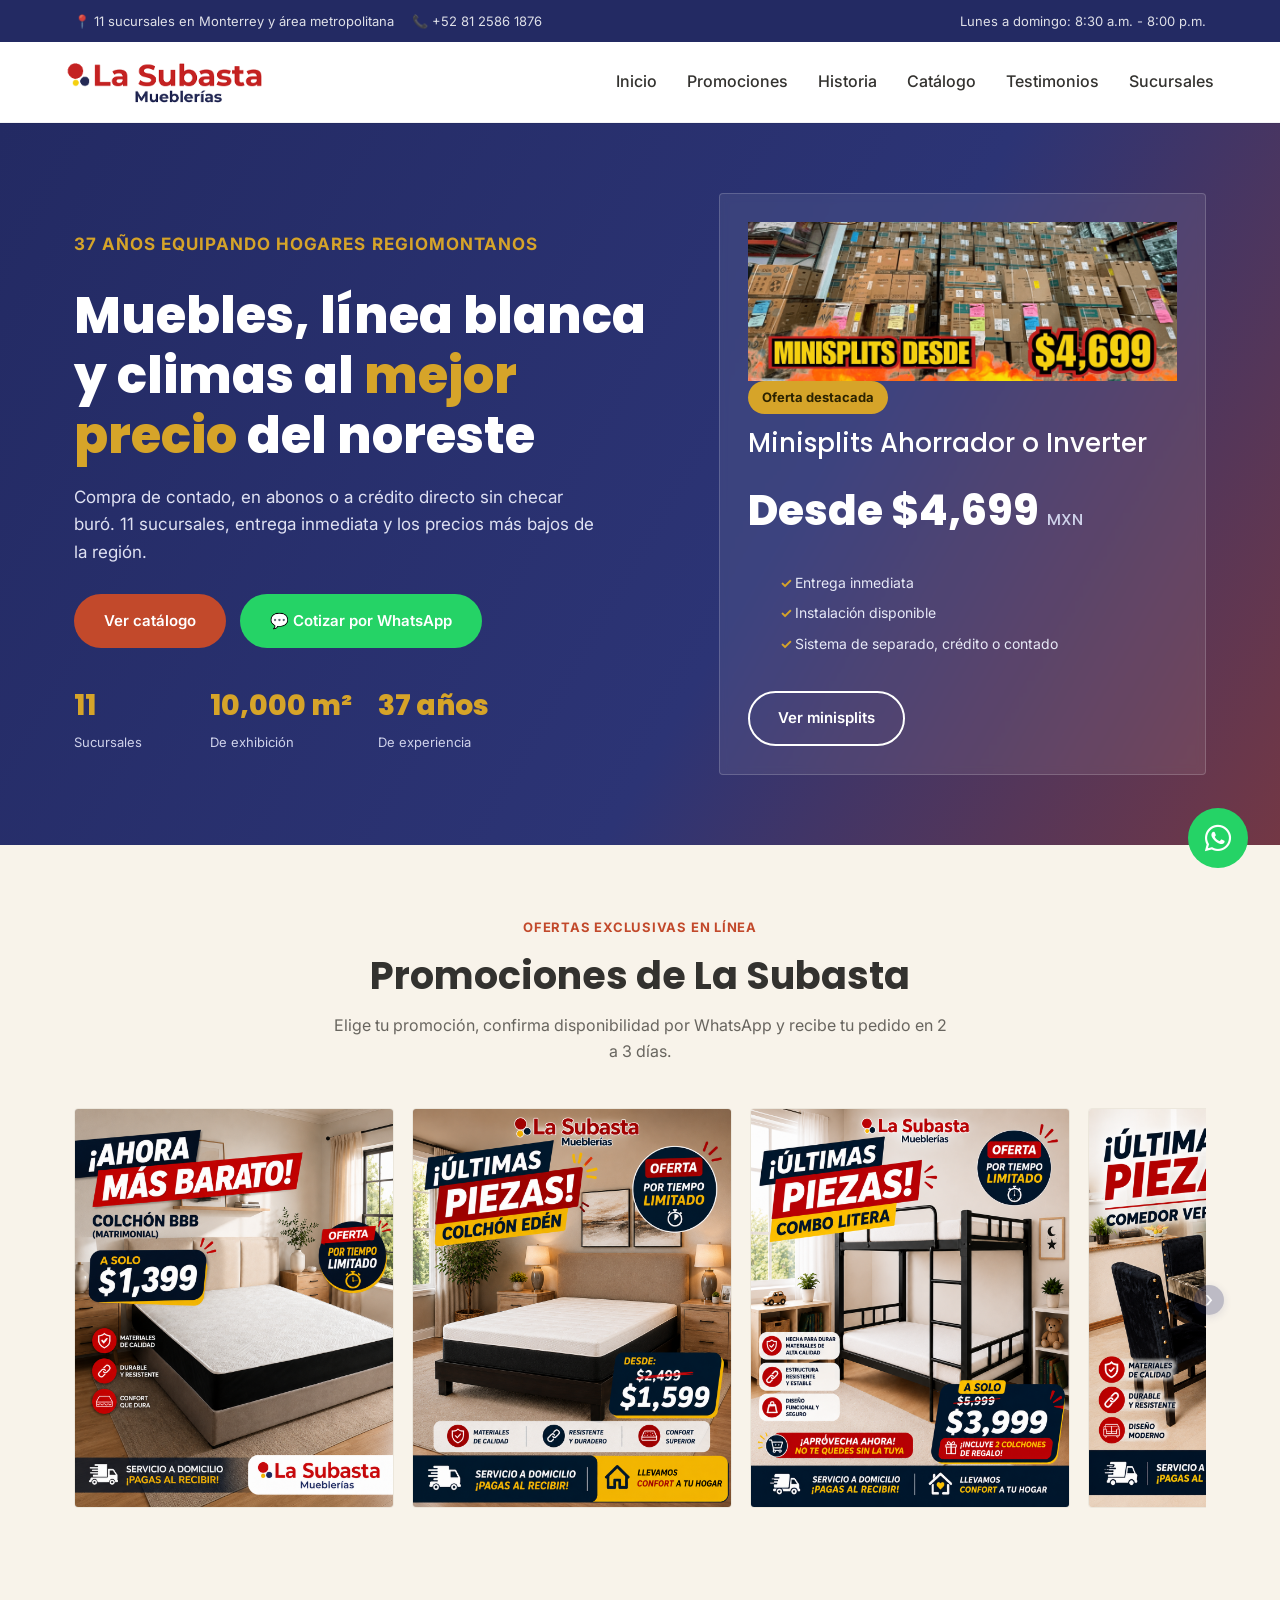
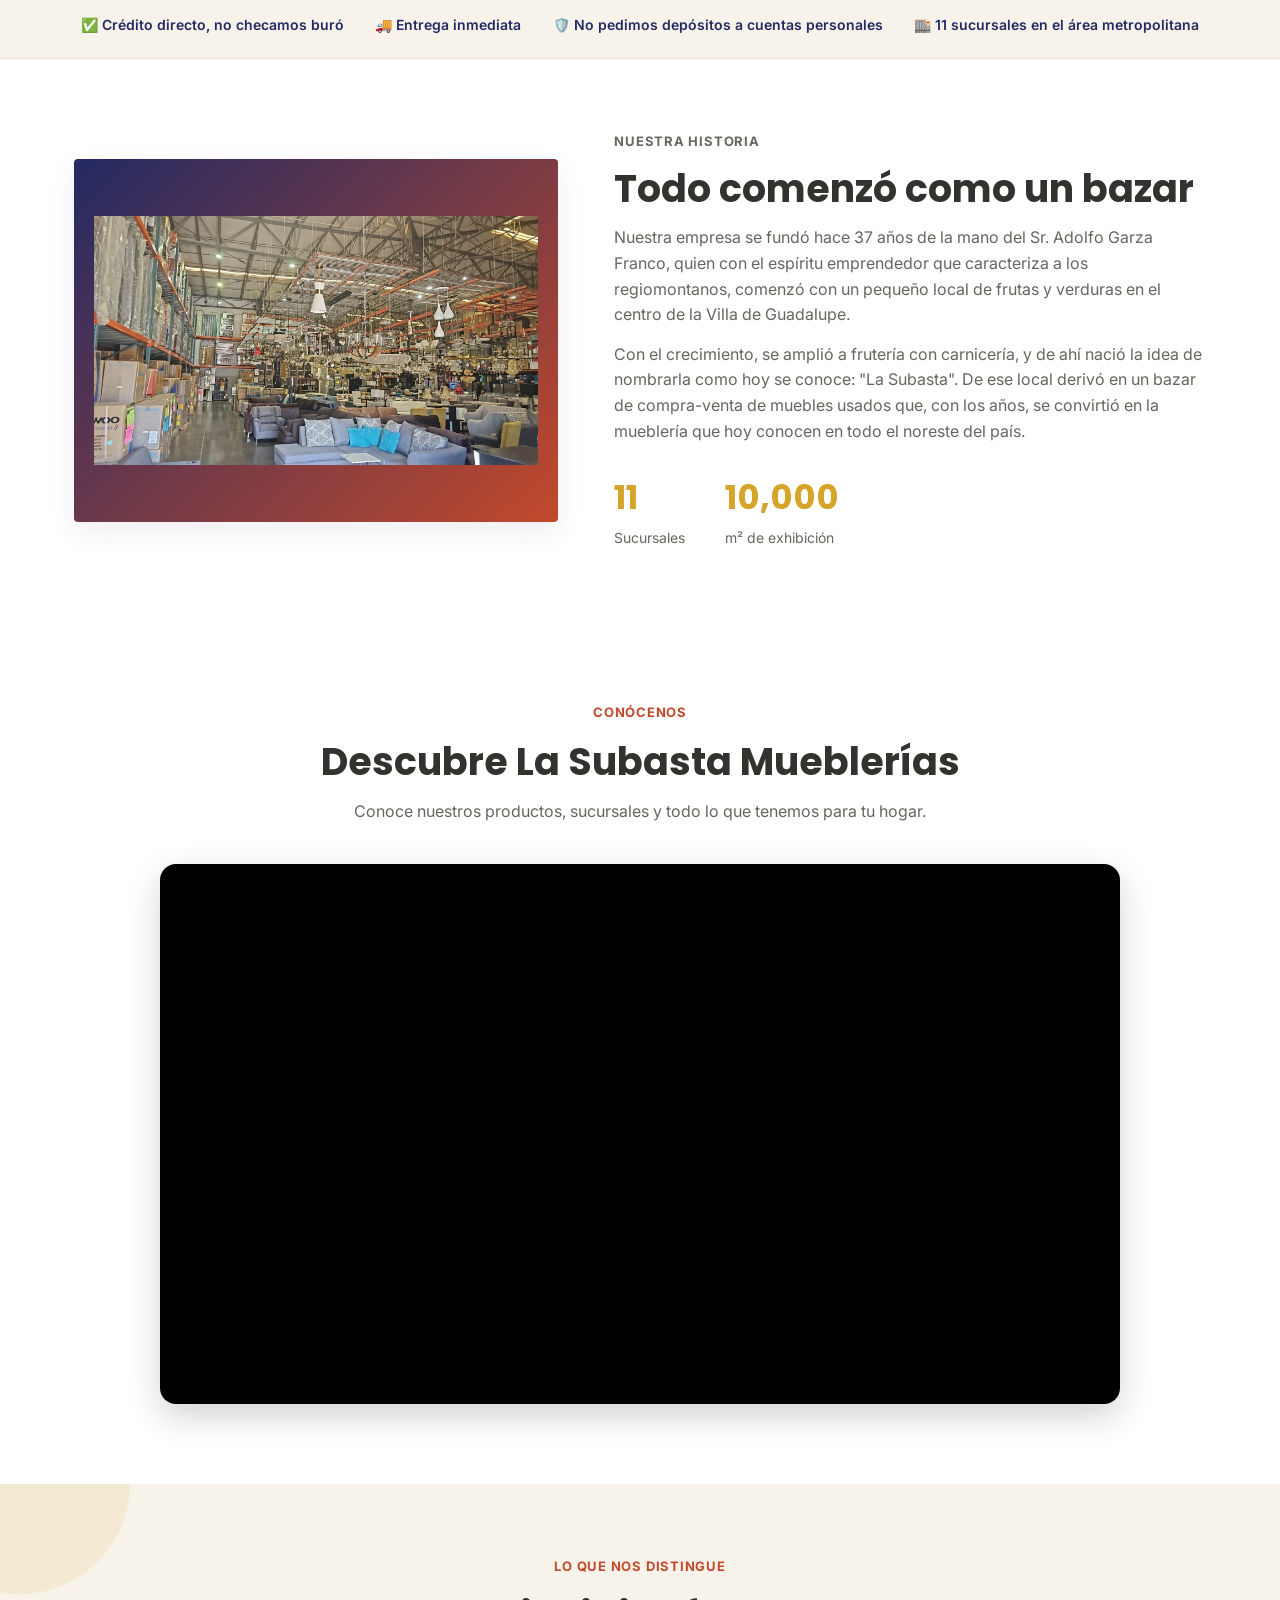
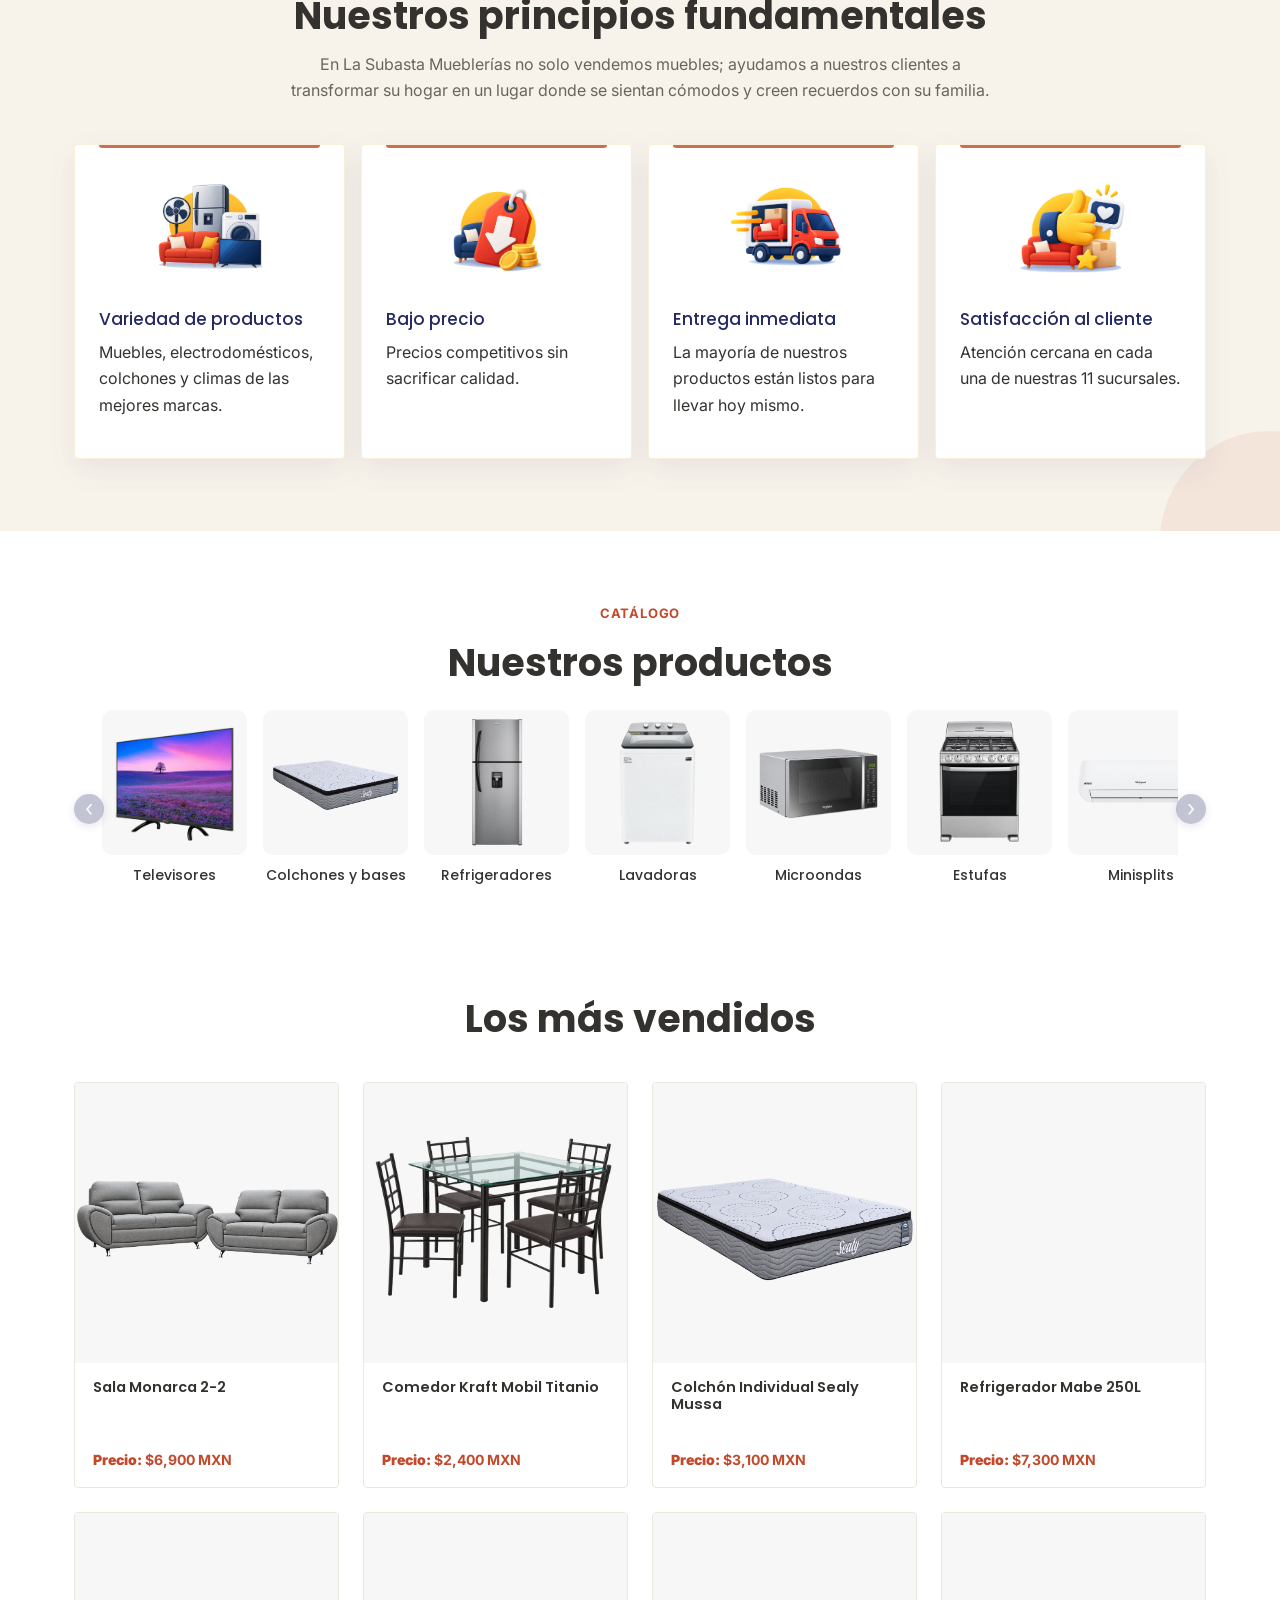
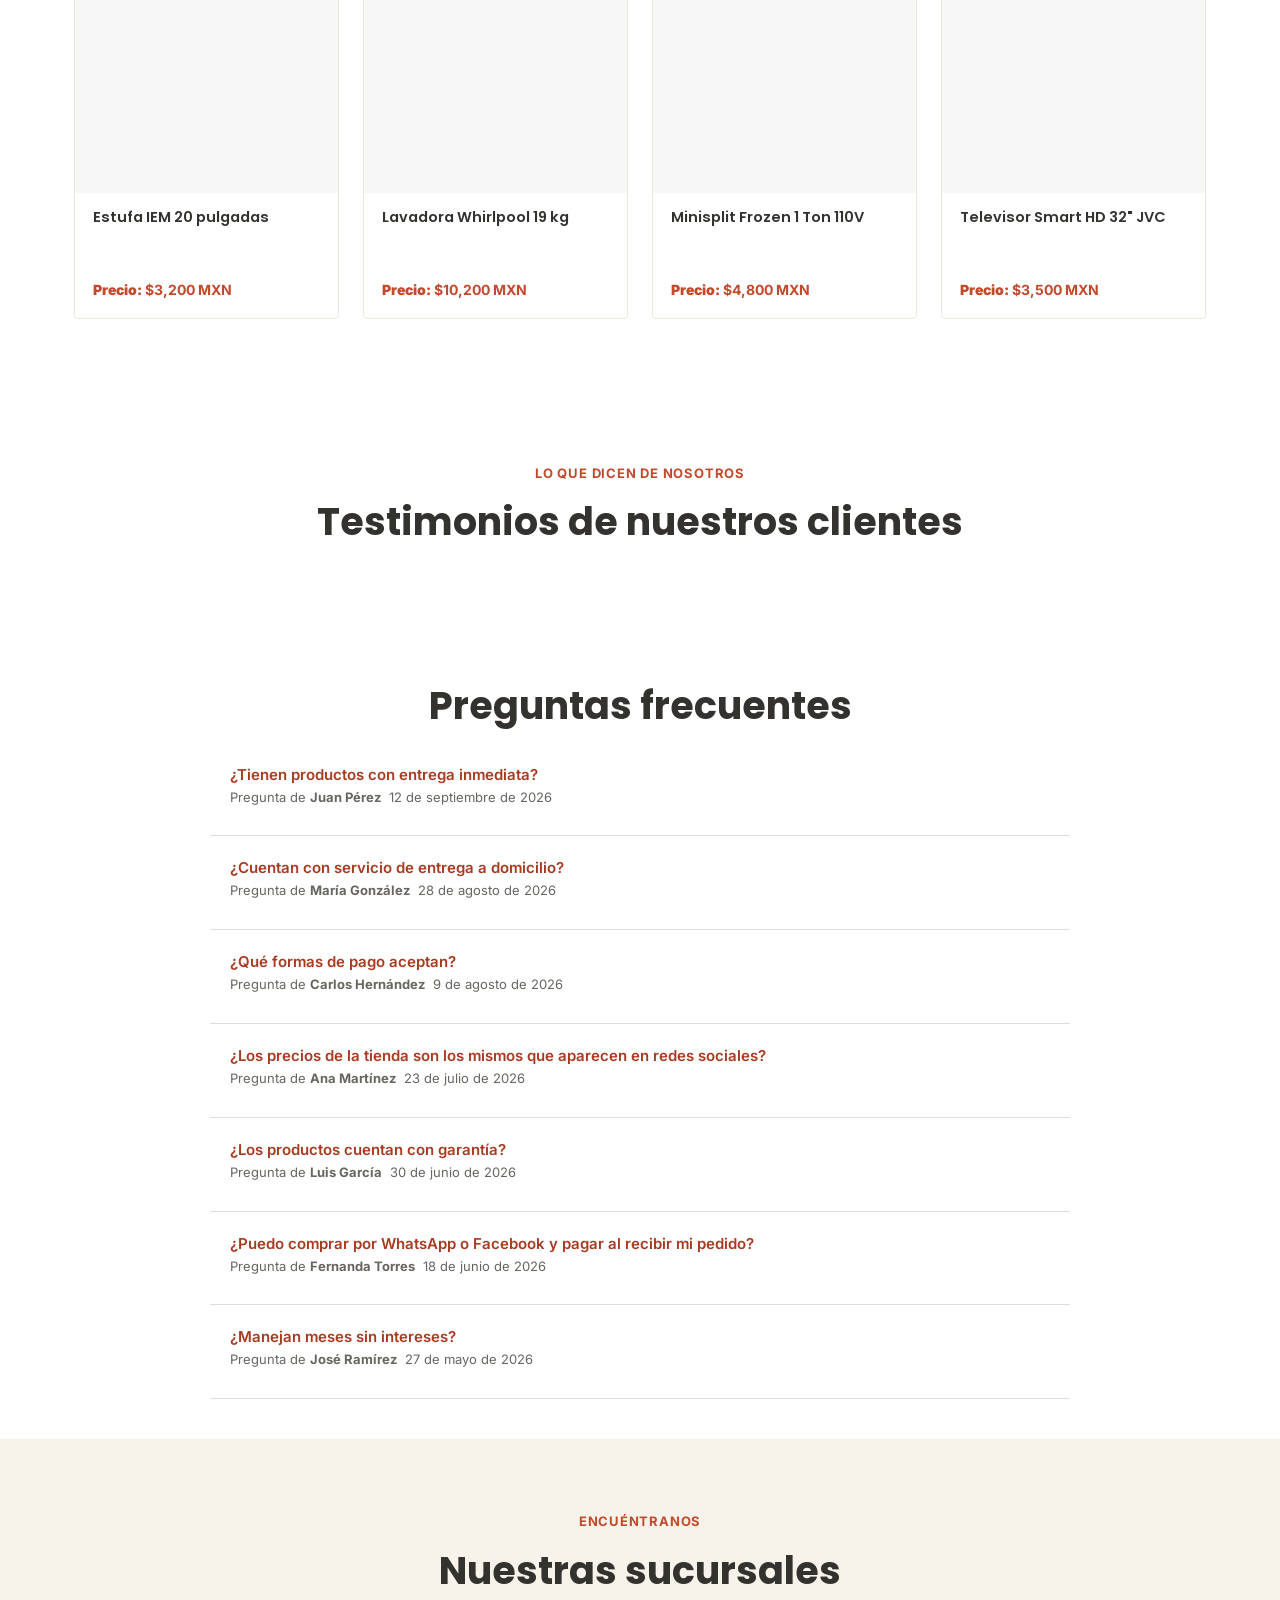
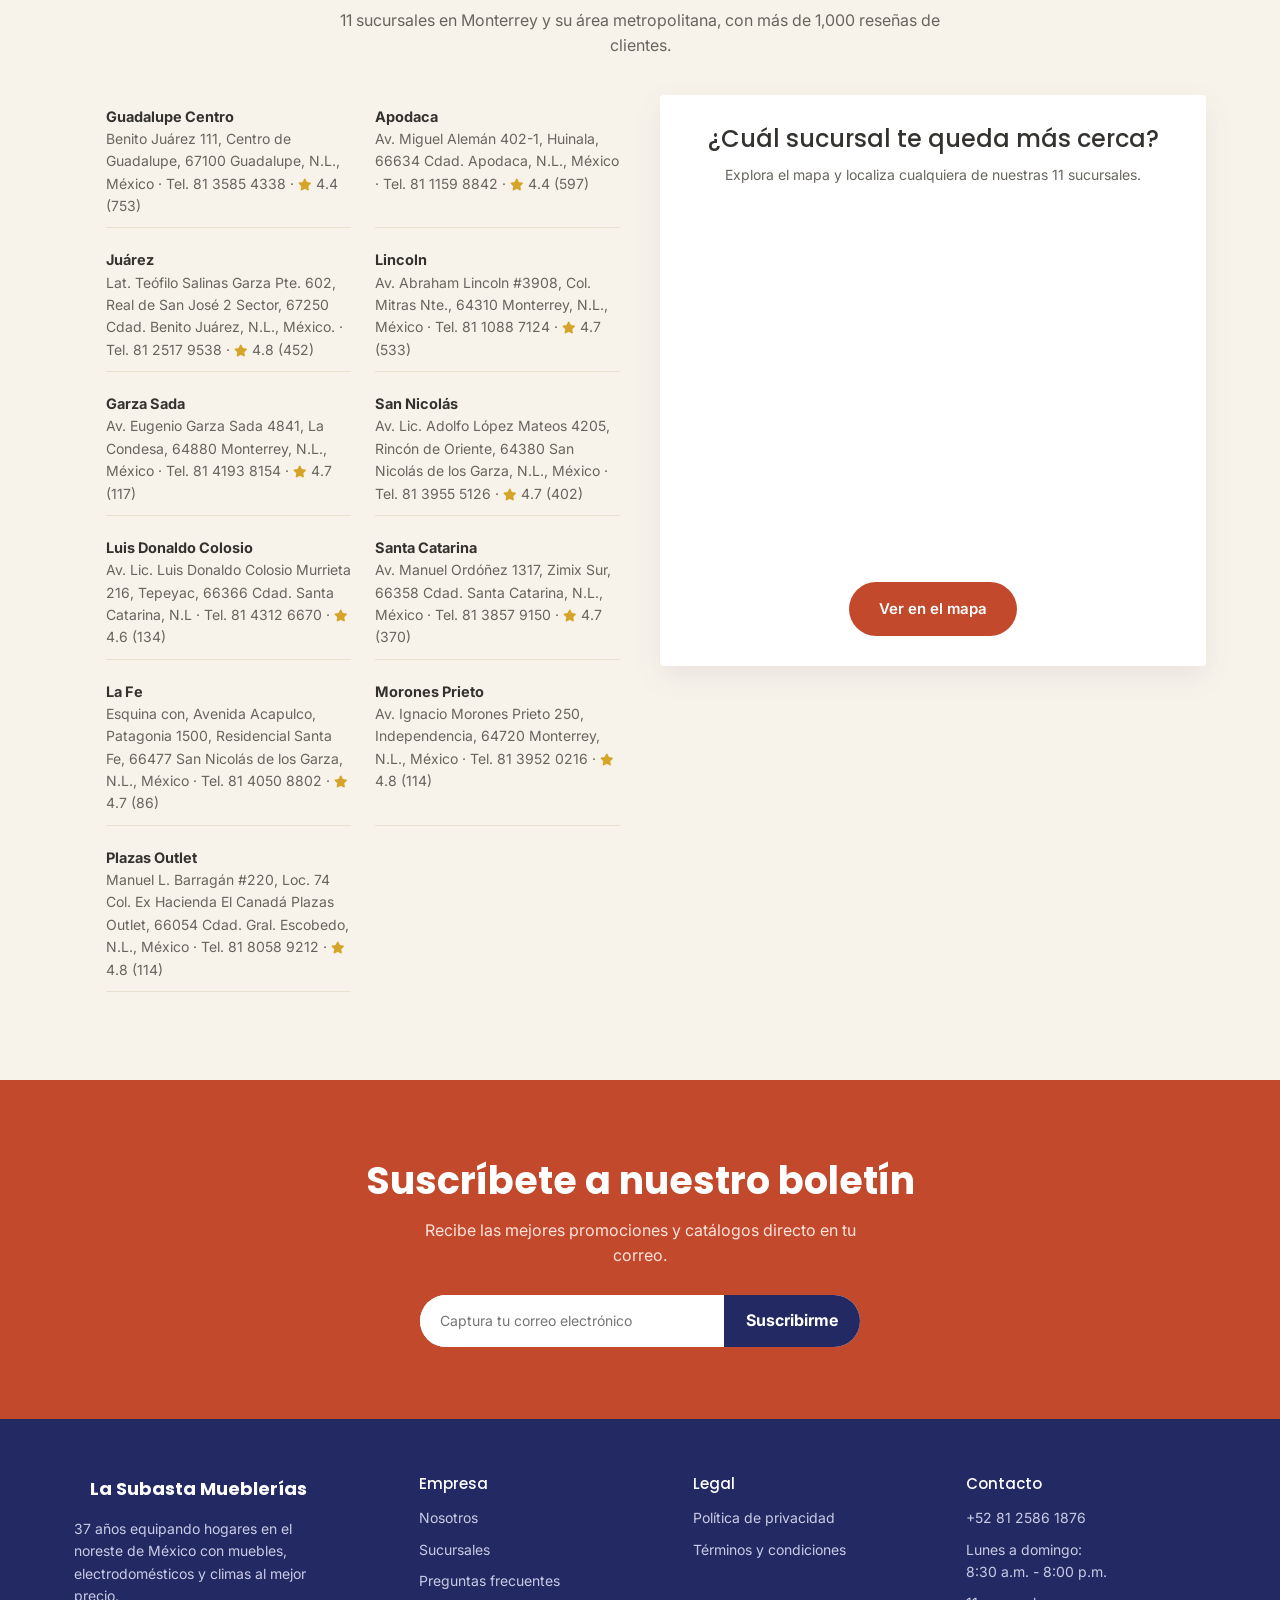
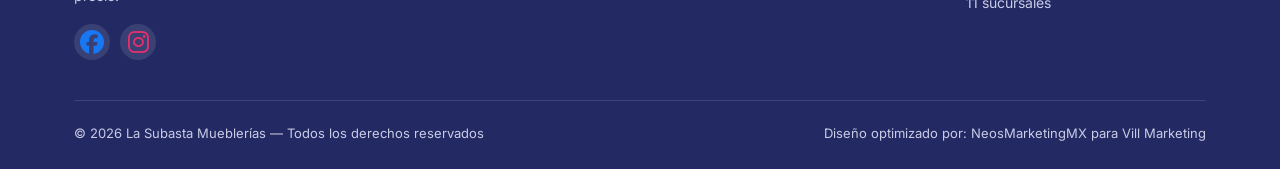
==== commit 57ba481e: "Add files via upload" ====
--- a/index.html
+++ b/index.html
@@ -1,1805 +1,1805 @@
-<!DOCTYPE html>
-<html lang="es-MX">
-
-<head>
-    <meta charset="UTF-8">
-    <meta name="viewport" content="width=device-width, initial-scale=1.0">
-    <meta name="referrer" content="strict-origin-when-cross-origin">
-    <meta name="author" content="Carlos Estrello - NeosMarketingMX ©">
-    <title>La Subasta Mueblerías | Muebles, Electrodomésticos y Climas en Monterrey</title>
-    <meta name="description"
-        content="Más de 37 años vendiendo muebles, electrodomésticos y minisplits en el noreste de México. 11 sucursales, crédito directo sin buró, entrega inmediata.">
-    <link rel="icon" type="image/png" href="img/LOGO SUBASTA PNG.png">
-    <link rel="apple-touch-icon" href="img/LOGO SUBASTA PNG.png">
-    <link rel="canonical" href="https://lasubastamueblerias.com.mx/">
-    <meta property="og:type" content="website">
-    <meta property="og:site_name" content="La Subasta Mueblerías">
-    <meta property="og:title" content="La Subasta Mueblerías | Muebles y electrodomésticos">
-    <meta property="og:description"
-        content="Muebles, electrodomésticos y climas al mejor precio en Monterrey y su área metropolitana.">
-    <meta property="og:url" content="https://lasubastamueblerias.com.mx/">
-    <meta property="og:image" content="https://lasubastamueblerias.com.mx/img/LOGO%20SUBASTA%20PNG.png">
-    <meta name="twitter:card" content="summary">
-    <meta name="twitter:title" content="La Subasta Mueblerías">
-    <meta name="twitter:description" content="Muebles, electrodomésticos y climas al mejor precio.">
-    <meta name="twitter:image" content="https://lasubastamueblerias.com.mx/img/LOGO%20SUBASTA%20PNG.png">
-    <script type="application/ld+json">
-    {
-      "@context": "https://schema.org",
-      "@type": "Organization",
-      "name": "La Subasta Mueblerías",
-      "url": "https://lasubastamueblerias.com.mx/",
-      "logo": "https://lasubastamueblerias.com.mx/img/LOGO%20SUBASTA%20PNG.png"
-    }
-    </script>
-    <link rel="preconnect" href="https://fonts.googleapis.com">
-    <link rel="preload" as="image" href="img/header.png" fetchpriority="high">
-    <link
-        href="https://fonts.googleapis.com/css2?family=Poppins:wght@400;500;600;700;800&family=Inter:wght@400;500;600&display=swap"
-        rel="stylesheet">
-    <link rel="stylesheet" href="https://cdnjs.cloudflare.com/ajax/libs/font-awesome/6.5.0/css/all.min.css" />
-    <link rel="stylesheet" href="https://cdn.jsdelivr.net/npm/bootstrap@5.3.2/dist/css/bootstrap.min.css">
-
-    <!-- Google Tag Manager -->
-    <script>
-        (function (w, d, s, l, i) {
-            w[l] = w[l] || [];
-            w[l].push({ 'gtm.start': new Date().getTime(), event: 'gtm.js' });
-            var f = d.getElementsByTagName(s)[0],
-                j = d.createElement(s),
-                dl = l != 'dataLayer' ? '&l=' + l : '';
-            j.async = true;
-            j.src = 'https://www.googletagmanager.com/gtm.js?id=' + i + dl;
-            f.parentNode.insertBefore(j, f);
-        })(window, document, 'script', 'dataLayer', 'GTM-PHJCK8K2');
-    </script>
-    <!-- End Google Tag Manager -->
-
-    <link rel="stylesheet" href="style.css">
-</head>
-
-<body>
-    <!-- Google Tag Manager (noscript) -->
-    <noscript><iframe src="https://www.googletagmanager.com/ns.html?id=GTM-PHJCK8K2" height="0" width="0"
-            style="display:none;visibility:hidden"></iframe></noscript>
-    <!-- End Google Tag Manager (noscript) -->
-
-    <!-- ============ TOP BAR ============ -->
-    <div class="topbar" id="inicio">
-        <div class="container">
-            <div class="topbar-links">
-                <span><a href="#sucursales">📍 11 sucursales en Monterrey y área metropolitana</a></span>
-                <span><a href="https://wa.me/5218125861876" target="_blank" data-ubicacion="header">📞 +52 1 81 2586 1876</a></span>
-            </div>
-            <div class="topbar-links">
-                <span>Lunes a domingo: 8:30 a.m. - 8:00 p.m.</span>
-            </div>
-        </div>
-    </div>
-    </div>
-
-    <!-- ============ HEADER ============ -->
-    <header class="site">
-        <div class="container nav">
-            <a href="index.html" class="logo">
-                <img src="img/lasubastalogo.png" alt="La Subasta Mueblerías">
-            </a>
-            <nav class="menu">
-                <a href="index.html">Inicio</a>
-                <a href="#promociones">Promociones</a>
-                <a href="#historia">Historia</a>
-                <a href="catalogo.html">Catálogo</a>
-                <a href="#testimonios">Testimonios</a>
-                <a href="#sucursales">Sucursales</a>
-                <!--<a href="#credito">Tramita tu crédito</a>-->
-            </nav>
-            <!--
-            <div class="nav-cta">
-                <a href="#credito" class="btn btn-primary">Tramita tu crédito</a>
-            </div>
-            -->
-            <button class="burger">☰</button>
-        </div>
-    </header>
-
-    <!-- ============ HERO ============ -->
-    <section class="hero">
-        <div class="container">
-            <div>
-                <p class="eyebrow" style="color:var(--dorado)">37 años equipando hogares regiomontanos</p>
-                <h1>Muebles, línea blanca y climas al <span>mejor precio</span> del noreste</h1>
-                <p>Compra de contado, en abonos o a crédito directo sin checar buró. 11 sucursales, entrega inmediata y
-                    los precios más bajos de la región.</p>
-                <div class="hero-actions">
-                    <a href="catalogo.html" class="btn btn-primary">Ver catálogo</a>
-                    <a href="https://wa.me/5218125861876" class="btn btn-whatsapp" target="_blank" rel="noopener" data-ubicacion="hero">💬
-                        Cotizar por WhatsApp</a>
-                </div>
-                <div class="hero-badges">
-                    <div><b>11</b><span>Sucursales</span></div>
-                    <div><b>10,000 m²</b><span>De exhibición</span></div>
-                    <div><b>37 años</b><span>De experiencia</span></div>
-                </div>
-            </div>
-            <div class="hero-visual"><img src="img/header.png" alt="" fetchpriority="high" decoding="async" />
-                <span class="tag">Oferta destacada</span>
-                <h3>Minisplits Ahorrador o Inverter</h3>
-                <p class="price">Desde $4,699 <small>MXN</small></p>
-                <ul>
-                    <li>Entrega inmediata</li>
-                    <li>Instalación disponible</li>
-                    <li>Sistema de separado, crédito o contado</li>
-                </ul>
-                <a href="catalogo.html?cat=7#catalogo" class="btn btn-outline" style="margin-top:20px">Ver
-                    minisplits</a>
-            </div>
-        </div>
-    </section>
-
-    <!-- ============ PROMOCIONES ============ -->
-    <section class="section novedades" id="promociones">
-        <div class="container">
-            <p class="eyebrow center">Ofertas exclusivas en línea</p>
-            <h2 class="section-title center">Promociones de La Subasta</h2>
-            <p class="section-desc center">Elige tu promoción, confirma disponibilidad por WhatsApp y recibe tu pedido
-                en 2 a 3 días.</p>
-            <div class="novedades-control">
-                <button class="novedades-flecha novedades-flecha-anterior" type="button"
-                    aria-label="Promoción anterior">‹</button>
-                <div class="novedades-carrusel" aria-label="Promociones">
-                    <div class="novedad-card" data-novedad="0" tabindex="0" role="button">
-                        <img src="img/Abanico de fierro desde $899, el calor ya no gana.jpeg"
-                            alt="Abanico de fierro desde $899" loading="lazy">
-                        <div class="novedad-card-contenido">
-                            <div class="novedad-meta"><span class="novedad-pill ofertas">Ofertas</span></div>
-                            <h3>Abanico de fierro desde $899, el calor ya no gana</h3>
-                            <p>¿Llevas semanas aguantando el calor? Para eso estamos. Abanico de pedestal con aspa
-                                metálica desde $899 y de techo por $1,599. Hoy mismo.</p>
-                            <span class="novedad-link">Ver detalles</span>
-                        </div>
-                    </div>
-                    <div class="novedad-card" data-novedad="1" tabindex="0" role="button">
-                        <img src="img/Clima lavado desde $3,999. Frio de verdad..jpeg" alt="Clima lavado desde $3,999"
-                            loading="lazy">
-                        <div class="novedad-card-contenido">
-                            <div class="novedad-meta"><span class="novedad-pill ofertas">Ofertas</span></div>
-                            <h3>Clima lavado desde $3,999. Frio de verdad.</h3>
-                            <p>El ventilador ya no alcanza. Si ya es momento de un clima de verdad, en La Subasta tienes
-                                aire lavado desde $3,999.</p>
-                            <span class="novedad-link">Ver detalles</span>
-                        </div>
-                    </div>
-                    <div class="novedad-card" data-novedad="2" tabindex="0" role="button">
-                        <img src="img/Ventilador o minisplit Esto te ayuda a decidir.jpeg"
-                            alt="Ventilador o minisplit: guía para decidir" loading="lazy">
-                        <div class="novedad-card-contenido">
-                            <div class="novedad-meta"><span class="novedad-pill tips">Tips del hogar</span></div>
-                            <h3>¿Ventilador o minisplit? Esto te ayuda a decidir</h3>
-                            <p>No es cuestión de cuál se ve mejor. Es cuestión de cuánto espacio tienes, cuánto lo usas
-                                y cuánto quieres gastar. Aquí el desglose rápido.</p>
-                            <span class="novedad-link">Ver detalles</span>
-                        </div>
-                    </div>
-                    <div class="novedad-card" data-novedad="3" tabindex="0" role="button">
-                        <img src="img/El calor no acabo. Ya te ventilaste.PNG" alt="Opciones para refrescar tu hogar"
-                            loading="lazy">
-                        <div class="novedad-card-contenido">
-                            <div class="novedad-meta"><span class="novedad-pill temporadas">Temporadas</span></div>
-                            <h3>El calor no acabo ¿Ya te ventilaste?</h3>
-                            <p>Septiembre y el calor en Monterrey sigue igual. No esperes a que baje para ventilarte,
-                                los modelos se van y el precio no espera.</p>
-                            <span class="novedad-link">Ver detalles</span>
-                        </div>
-                    </div>
-                    <div class="novedad-card" data-novedad="4" tabindex="0" role="button">
-                        <img src="img/Comedor de fierro por $3,799. Mas aguantador.png"
-                            alt="Comedor de fierro por $3,799" loading="lazy">
-                        <div class="novedad-card-contenido">
-                            <div class="novedad-meta"><span class="novedad-pill ofertas">Ofertas</span></div>
-                            <h3>Comedor de fierro por $3,799. Más aguantador.</h3>
-                            <p>Comedor de 4 sillas de fierro por $3,799. Más aguantador que el del vecino. Lo dice el
-                                spot, lo confirma el producto.</p>
-                            <span class="novedad-link">Ver detalles</span>
-                        </div>
-                    </div>
-                    <div class="novedad-card" data-novedad="5" tabindex="0" role="button">
-                        <img src="img/Lo invitas a cenar Comedor de 6 en $4,499.png" alt="Comedor de 6 sillas en $4,499"
-                            loading="lazy">
-                        <div class="novedad-card-contenido">
-                            <div class="novedad-meta"><span class="novedad-pill ofertas">Ofertas</span></div>
-                            <h3>¿Lo invitas a cenar? Comedor de 6 en $4,499</h3>
-                            <p>Si ya lo invitas a cenar, que se sienten todos. Comedor de 6 sillas en $4,499. Para la
-                                familia grande o para el vecino que siempre llega.</p>
-                            <span class="novedad-link">Ver detalles</span>
-                        </div>
-                    </div>
-                    <div class="novedad-card" data-novedad="6" tabindex="0" role="button">
-                        <img src="img/Comedor de 4 o de 6 Asi decides sin error.png"
-                            alt="Comparación de comedor de 4 o 6 sillas" loading="lazy">
-                        <div class="novedad-card-contenido">
-                            <div class="novedad-meta"><span class="novedad-pill tips">Tips del hogar</span></div>
-                            <h3>Comedor de 4 o de 6? Asi decides sin error</h3>
-                            <p>No es solo cuestión del espacio. Es cuántas personas comen contigo normalmente. Dos
-                                preguntas y ya sabes cuál te conviene.</p>
-                            <span class="novedad-link">Ver detalles</span>
-                        </div>
-                    </div>
-                    <div class="novedad-card" data-novedad="7" tabindex="0" role="button">
-                        <img src="img/El 15 se cena en casa. Ya tienes donde.png"
-                            alt="Comedores para celebrar el 15 de septiembre" loading="lazy">
-                        <div class="novedad-card-contenido">
-                            <div class="novedad-meta"><span class="novedad-pill temporadas">Temporadas</span></div>
-                            <h3>El 15 se cena en casa. ¿Ya tienes dónde?</h3>
-                            <p>El 15 de septiembre se celebra en casa y la mesa tiene que alcanzar para todos. Comedor
-                                de 6 sillas en $4,499. Para que nadie se quede parado.</p>
-                            <span class="novedad-link">Ver detalles</span>
-                        </div>
-                    </div>
-                </div>
-                <button class="novedades-flecha novedades-flecha-siguiente" type="button"
-                    aria-label="Siguiente promoción">›</button>
-            </div>
-        </div>
-    </section>
-
-    <div class="novedad-modal-fondo" id="novedadModalFondo">
-        <div class="novedad-modal" role="dialog" aria-modal="true" aria-labelledby="novedadModalTitulo">
-            <button class="cerrar" id="cerrarNovedad" aria-label="Cerrar">×</button>
-            <div id="novedadModalContenido"></div>
-        </div>
-    </div>
-
-    <!-- ============ TRUST STRIP ============ -->
-    <div class="trust">
-        <div class="container">
-            <div class="item">✅ Crédito directo, no checamos buró</div>
-            <div class="item">🚚 Entrega inmediata</div>
-            <div class="item">🛡️ No pedimos depósitos a cuentas personales</div>
-            <div class="item">🏬 11 sucursales en el área metropolitana</div>
-        </div>
-    </div>
-
-    <!-- ============ HISTORIA ============ -->
-    <section class="section historia" id="historia">
-        <div class="container">
-            <div class="historia-img"><img src="img/showroom.jpg" alt="" /></div>
-            <div>
-                <p class="eyebrow">Nuestra historia</p>
-                <h2 class="section-title">Todo comenzó como un bazar</h2>
-                <p>Nuestra empresa se fundó hace 37 años de la mano del Sr. Adolfo Garza Franco, quien con el espíritu
-                    emprendedor que caracteriza a los regiomontanos, comenzó con un pequeño local de frutas y verduras
-                    en el centro de la Villa de Guadalupe.</p>
-                <p>Con el crecimiento, se amplió a frutería con carnicería, y de ahí nació la idea de nombrarla como hoy
-                    se conoce: "La Subasta". De ese local derivó en un bazar de compra-venta de muebles usados que, con
-                    los años, se convirtió en la mueblería que hoy conocen en todo el noreste del país.</p>
-                <div class="counters">
-                    <div><b>11</b><span>Sucursales</span></div>
-                    <div><b>10,000</b><span>m² de exhibición</span></div>
-                </div>
-            </div>
-        </div>
-    </section>
-
-    <!-- ============ VIDEO ============ -->
-    <section class="section video-section">
-        <div class="container">
-            <p class="eyebrow center">Conócenos</p>
-            <h2 class="section-title center">Descubre La Subasta Mueblerías</h2>
-            <p class="section-desc center">
-                Conoce nuestros productos, sucursales y todo lo que tenemos para tu hogar.
-            </p>
-            <div class="video-wrapper">
-                <iframe
-                    src="https://www.youtube.com/embed/WGqulZ2LmsE?autoplay=1&mute=1&loop=1&playlist=WGqulZ2LmsE&rel=0"
-                    title="Video de La Subasta Mueblerías" referrerpolicy="strict-origin-when-cross-origin"
-                    allow="accelerometer; autoplay; clipboard-write; encrypted-media; gyroscope; picture-in-picture; web-share"
-                    allowfullscreen>
-                </iframe>
-            </div>
-        </div>
-    </section>
-
-    <!-- ============ PRINCIPIOS ============ -->
-    <section class="section principios">
-        <div class="container">
-            <p class="eyebrow center">Lo que nos distingue</p>
-            <h2 class="section-title center">Nuestros principios fundamentales</h2>
-            <p class="section-desc center principios-intro">En La Subasta Mueblerías no solo vendemos muebles; ayudamos
-                a nuestros
-                clientes a transformar su hogar en un lugar donde se sientan cómodos y creen recuerdos con su familia.
-            </p>
-            <div class="grid-4">
-                <div class="principio-card">
-                    <div class="ico">
-                        <img src="img/VARIEDAD DE PRODUCTOS.png" alt="Variedad de productos" loading="lazy">
-                    </div>
-                    <h4>Variedad de productos</h4>
-                    <p>Muebles, electrodomésticos, colchones y climas de las mejores marcas.</p>
-                </div>
-                <div class="principio-card">
-                    <div class="ico">
-                        <img src="img/BAJO PRECIO.png" alt="Bajo precio" loading="lazy">
-                    </div>
-                    <h4>Bajo precio</h4>
-                    <p>Precios competitivos sin sacrificar calidad.</p>
-                </div>
-                <div class="principio-card">
-                    <div class="ico">
-                        <img src="img/ENTREGA INMEDIATA.png" alt="Entrega inmediata" loading="lazy">
-                    </div>
-                    <h4>Entrega inmediata</h4>
-                    <p>La mayoría de nuestros productos están listos para llevar hoy mismo.</p>
-                </div>
-                <div class="principio-card">
-                    <div class="ico">
-                        <img src="img/SATISFACCIÓN AL CLIENTE.png" alt="Satisfacción al cliente" loading="lazy">
-                    </div>
-                    <h4>Satisfacción al cliente</h4>
-                    <p>Atención cercana en cada una de nuestras 11 sucursales.</p>
-                </div>
-            </div>
-        </div>
-    </section>
-
-    <!-- ============ CATEGORIAS ============ -->
-    <section class="section" id="productos">
-        <div class="container">
-            <p class="eyebrow center">Catálogo</p>
-            <h2 class="section-title center">Nuestros productos</h2>
-            <div class="categorias-control">
-                <button class="novedades-flecha categorias-flecha categorias-anterior" type="button"
-                    aria-label="Ver categorías anteriores">‹</button>
-                <div class="grid-categorias">
-                    <a href="catalogo.html?cat=1#catalogo" class="cat-card"><img
-                            src="img/cataloto/TELEVISOR LED SHARP 2TC32CF2UR.png" alt="Televisores">
-                        <h4>Televisores</h4>
-                    </a>
-                    <a href="catalogo.html?cat=2#catalogo" class="cat-card"><img
-                            src="img/cataloto/COLCHON INDIVIDUAL SEALY MUSSA.png" alt="Colchones y bases">
-                        <h4>Colchones y bases</h4>
-                    </a>
-                    <a href="catalogo.html?cat=3#catalogo" class="cat-card"><img
-                            src="img/cataloto/REFRIGERADOR MABE 300L RMA300FJMRE0.SLT.png" alt="Refrigeradores">
-                        <h4>Refrigeradores</h4>
-                    </a>
-                    <a href="catalogo.html?cat=4#catalogo" class="cat-card"><img
-                            src="img/cataloto/LAVADORA AUTOMATICA WHIRLPOOL 18KG 8MWTW1823WJM.BLA.png" alt="Lavadoras">
-                        <h4>Lavadoras</h4>
-                    </a>
-                    <a href="catalogo.html?cat=5#catalogo" class="cat-card"><img
-                            src="img/cataloto/MICROONDAS WHIRLPOOL 20L WM1807D.png" alt="Microondas">
-                        <h4>Microondas</h4>
-                    </a>
-                    <a href="catalogo.html?cat=6#catalogo" class="cat-card"><img
-                            src="img/cataloto/ESTUFA MABE 30 PULG EM7654BFIS.SIL.png" alt="Estufas">
-                        <h4>Estufas</h4>
-                    </a>
-                    <a href="catalogo.html?cat=7#catalogo" class="cat-card"><img
-                            src="img/cataloto/MINISPLIT WHIRLPOOL INVERTER 1 TON 110V FC.png" alt="Minisplits">
-                        <h4>Minisplits</h4>
-                    </a>
-                    <a href="catalogo.html?cat=8#catalogo" class="cat-card"><img
-                            src="img/cataloto/AIRE ACONDICIONADO PORTATIL NEOAIRE 1TON FC NP12CC110.png"
-                            alt="Aires acondicionados">
-                        <h4>Aires acondicionados</h4>
-                    </a>
-                    <a href="catalogo.html?cat=9#catalogo" class="cat-card"><img
-                            src="img/cataloto/SALA LIZ ESCUADRA CAFE.png" alt="Salas">
-                        <h4>Salas</h4>
-                    </a>
-                    <a href="catalogo.html?cat=10#catalogo" class="cat-card"><img
-                            src="img/cataloto/COMEDOR KRAFT MOBIL TITANIO.png" alt="Comedores y literas">
-                        <h4>Comedores y literas</h4>
-                    </a>
-                    <a href="catalogo.html?cat=11#catalogo" class="cat-card"><img
-                            src="img/cataloto/VENTILADOR DE TECHO HOMENHACEMENTS 5 ASPAS 52.png" alt="Ventiladores">
-                        <h4>Ventiladores</h4>
-                    </a>
-                </div>
-                <button class="novedades-flecha categorias-flecha categorias-siguiente" type="button"
-                    aria-label="Ver siguientes categorías">›</button>
-            </div>
-        </div>
-    </section>
-
-    <!-- ============ NUEVOS ARTICULOS ============ -->
-    <section class="section" style="padding-top:0">
-        <div class="container">
-            <h2 class="section-title center">Los más vendidos</h2>
-            <div class="mas-vendidos-control">
-                <button class="novedades-flecha mas-vendidos-flecha mas-vendidos-anterior" type="button"
-                    aria-label="Producto anterior">‹</button>
-                <div class="prod-grid mas-vendidos-carrusel">
-
-                    <!-- Producto 1 -->
-                    <div class="prod-card" onclick="abrirAlerta(0)">
-                        <div class="prod-thumb">
-                            <img src="img/cataloto/SALA TURIN 2-2.png" alt="Sala Monarca 2-2" loading="lazy">
-                        </div>
-                        <div class="prod-body">
-                            <h4>Sala Monarca 2-2</h4>
-                        </div>
-                        <div class="prod-price"><b>Precio:</b> $6,900 MXN</div>
-                    </div>
-
-                    <!-- Producto 2 -->
-                    <div class="prod-card" onclick="abrirAlerta(1)">
-                        <div class="prod-thumb">
-                            <img src="img/cataloto/COMEDOR KRAFT MOBIL TITANIO.png" alt="Comedor Kraft Mobil Titanio"
-                                loading="lazy">
-                        </div>
-                        <div class="prod-body">
-                            <h4>Comedor Kraft Mobil Titanio</h4>
-                        </div>
-                        <div class="prod-price"><b>Precio:</b> $2,400 MXN</div>
-                    </div>
-
-                    <!-- Producto 3 -->
-                    <div class="prod-card" onclick="abrirAlerta(2)">
-                        <div class="prod-thumb">
-                            <img src="img/cataloto/COLCHON INDIVIDUAL SEALY MUSSA.png"
-                                alt="Colchón Individual Sealy Mussa" loading="lazy">
-                        </div>
-                        <div class="prod-body">
-                            <h4>Colchón Individual Sealy Mussa</h4>
-                        </div>
-                        <div class="prod-price"><b>Precio:</b> $3,100 MXN</div>
-                    </div>
-
-                    <!-- Producto 4 -->
-                    <div class="prod-card" onclick="abrirAlerta(3)">
-                        <div class="prod-thumb">
-                            <img src="img/cataloto/REFRIGERADOR MABE 250L RMA250PVMRE0.SLT.png"
-                                alt="Refrigerador Mabe 250L" loading="lazy">
-                        </div>
-                        <div class="prod-body">
-                            <h4>Refrigerador Mabe 250L</h4>
-                        </div>
-                        <div class="prod-price"><b>Precio:</b> $7,300 MXN</div>
-                    </div>
-
-                    <!-- Producto 5 -->
-                    <div class="prod-card" onclick="abrirAlerta(4)">
-                        <div class="prod-thumb">
-                            <img src="img/cataloto/ESTUFA IEM 20 PULG EI5020BAPS.SIL.png" alt="Estufa IEM 20 pulgadas"
-                                loading="lazy">
-                        </div>
-                        <div class="prod-body">
-                            <h4>Estufa IEM 20 pulgadas</h4>
-                        </div>
-                        <div class="prod-price"><b>Precio:</b> $3,200 MXN</div>
-                    </div>
-
-                    <!-- Producto 6 -->
-                    <div class="prod-card" onclick="abrirAlerta(5)">
-                        <div class="prod-thumb">
-                            <img src="img/cataloto/LAVADORA AUTOMATICA WHIRLPOOL 19KG 8MWTW1934WJM.BLA.png"
-                                alt="Lavadora Whirlpool 19 kg" loading="lazy">
-                        </div>
-                        <div class="prod-body">
-                            <h4>Lavadora Whirlpool 19 kg</h4>
-                        </div>
-                        <div class="prod-price"><b>Precio:</b> $10,200 MXN</div>
-                    </div>
-
-                    <!-- Producto 7 -->
-                    <div class="prod-card" onclick="abrirAlerta(6)">
-                        <div class="prod-thumb">
-                            <img src="img/cataloto/MINISPLIT FROZEN INVERTER 1TON 110V SF.png"
-                                alt="Minisplit Frozen 1 Ton 110V" loading="lazy">
-                        </div>
-                        <div class="prod-body">
-                            <h4>Minisplit Frozen 1 Ton 110V</h4>
-                        </div>
-                        <div class="prod-price"><b>Precio:</b> $4,800 MXN</div>
-                    </div>
-
-                    <!-- Producto 8 -->
-                    <div class="prod-card" onclick="abrirAlerta(7)">
-                        <div class="prod-thumb">
-                            <img src="img/cataloto/TELEVISOR LED SMART HD 32 JVC SI32RF.png"
-                                alt="Televisor Smart HD 32 JVC" loading="lazy">
-                        </div>
-                        <div class="prod-body">
-                            <h4>Televisor Smart HD 32" JVC</h4>
-                        </div>
-                        <div class="prod-price"><b>Precio:</b> $3,500 MXN</div>
-                    </div>
-                </div>
-                <button class="novedades-flecha mas-vendidos-flecha mas-vendidos-siguiente" type="button"
-                    aria-label="Siguiente producto">›</button>
-            </div>
-        </div>
-    </section>
-
-    <!-- Alerta oculta -->
-    <div class="alerta-fondo" id="alertaFondo">
-        <div class="alerta-modal">
-            <button class="cerrar" id="cerrarAlerta">×</button>
-            <div id="panel-container"></div>
-        </div>
-    </div>
-
-    <!-- ============ CONFIANZA / ANTI-FRAUDE ============ 
-    <section class="section confianza" id="credito">
-        <div class="container">
-            <div>
-                <p class="eyebrow" style="color:var(--dorado)">Tu crédito directo</p>
-                <h2 class="section-title">No checamos Buró. Requisitos muy sencillos</h2>
-                <p>Contamos con sistema de separado, crédito directo o pago de contado. Solicítalo con: INE, comprobante
-                    de domicilio, comprobante de ingresos, 2 referencias familiares con teléfono.</p>
-                <a href="https://wa.me/5218125861876" class="btn btn-primary" style="margin-top:22px">Tramitar mi
-                    crédito</a>
-            </div>
-            <div class="alerta">
-                <h4>⚠️ No caigas en estafas</h4>
-                <ul>
-                    <li>Nosotros no pedimos depósitos a cuentas personales.</li>
-                    <li>Cualquier duda, acude a nuestras sucursales o escríbenos a nuestras redes oficiales.</li>
-                    <li>Verifica siempre que estés hablando con un canal oficial de La Subasta Mueblerías.</li>
-                </ul>
-            </div>
-        </div>
-    </section>
--->
-
-    <!-- ============ TESTIMONIOS ============ -->
-    <section id="testimonios" class="section">
-        <div class="container">
-            <p class="eyebrow center">Lo que dicen de nosotros</p>
-            <h2 class="section-title center">Testimonios de nuestros clientes</h2>
-            
-            <script src="https://elfsightcdn.com/platform.js" async></script>
-            <div class="elfsight-app-2cf9b453-ed64-4739-aa66-d621ab18fe4a" data-elfsight-app-lazy></div>    
-
-            
-        </div>
-    </section>
-
-    <!-- ============ PREGUNTAS FRECUENTES ============ -->
-    <section id="pregunta">
-        <div class="row">
-            <div class="col-lg-12">
-                <div class="wrapper wrapper-content animated fadeInRight">
-                    <div class="ibox-content m-b-sm">
-                        <div class="p-lg">
-                            <h2 class="section-title center">Preguntas frecuentes</h2>
-                        </div>
-                    </div>
-
-                    <div class="faq-item">
-                        <div class="row">
-                            <div class="col-md-10">
-                                <a data-target="#faq1" class="faq-question">¿Tienen productos con entrega
-                                    inmediata?</a>
-                                <small>Pregunta de <strong>Juan Pérez</strong> <i class="fa fa-clock-o"></i> 12 de
-                                    septiembre de 2026</small>
-                            </div>
-                            <!-- <div class="col-md-2 text-right">
-                                <span class="small font-bold">Visto por </span><br />
-                                38
-                            </div> -->
-                        </div>
-                        <div class="row">
-                            <div class="col-lg-12">
-                                <div id="faq1" class="faq-answer">
-                                    <p>
-                                        ¡Sí! Contamos con una gran variedad de productos disponibles para entrega
-                                        inmediata, sujetos a existencias en tienda.
-                                    </p>
-                                </div>
-                            </div>
-                        </div>
-                    </div>
-
-                    <div class="faq-item">
-                        <div class="row">
-                            <div class="col-md-10">
-                                <a data-target="#faq2" class="faq-question">¿Cuentan con servicio de entrega a
-                                    domicilio?</a>
-                                <small>Pregunta de <strong>María González</strong> <i class="fa fa-clock-o"></i> 28 de
-                                    agosto de 2026</small>
-                            </div>
-                            <!-- <div class="col-md-2 text-right">
-                                <span class="small font-bold">Visto por </span><br />
-                                47
-                            </div> -->
-                        </div>
-                        <div class="row">
-                            <div class="col-lg-12">
-                                <div id="faq2" class="faq-answer">
-                                    <p>
-                                        ¡Sí! Realizamos entregas a domicilio. El costo del servicio depende de la
-                                        zona de entrega.
-                                    </p>
-                                </div>
-                            </div>
-                        </div>
-                    </div>
-
-                    <div class="faq-item">
-                        <div class="row">
-                            <div class="col-md-10">
-                                <a data-target="#faq3" class="faq-question">¿Qué formas de pago aceptan?</a>
-                                <small>Pregunta de <strong>Carlos Hernández</strong> <i class="fa fa-clock-o"></i> 9 de
-                                    agosto de 2026</small>
-                            </div>
-                            <!-- <div class="col-md-2 text-right">
-                                <span class="small font-bold">Visto por </span><br />
-                                31
-                            </div> -->
-                        </div>
-                        <div class="row">
-                            <div class="col-lg-12">
-                                <div id="faq3" class="faq-answer">
-                                    <p>
-                                        Aceptamos efectivo, tarjetas de crédito y débito, transferencias bancarias y
-                                        cheques, salvo buen cobro.
-                                    </p>
-                                </div>
-                            </div>
-                        </div>
-                    </div>
-
-                    <div class="faq-item">
-                        <div class="row">
-                            <div class="col-md-10">
-                                <a data-target="#faq4" class="faq-question">¿Los precios de la tienda son los mismos
-                                    que aparecen en redes sociales?</a>
-                                <small>Pregunta de <strong>Ana Martínez</strong> <i class="fa fa-clock-o"></i> 23 de
-                                    julio de 2026</small>
-                            </div>
-                            <!-- <div class="col-md-2 text-right">
-                                <span class="small font-bold">Visto por </span><br />
-                                56
-                            </div> -->
-                        </div>
-                        <div class="row">
-                            <div class="col-lg-12">
-                                <div id="faq4" class="faq-answer">
-                                    <p>
-                                        Nuestros precios y promociones pueden variar de acuerdo con las campañas
-                                        vigentes. Te recomendamos confirmar el precio actual directamente con
-                                        nosotros antes de realizar tu compra.
-                                    </p>
-                                </div>
-                            </div>
-                        </div>
-                    </div>
-
-                    <div class="faq-item">
-                        <div class="row">
-                            <div class="col-md-10">
-                                <a data-target="#faq5" class="faq-question">¿Los productos cuentan con garantía?</a>
-                                <small>Pregunta de <strong>Luis García</strong> <i class="fa fa-clock-o"></i> 30 de
-                                    junio de 2026</small>
-                            </div>
-                            <!-- <div class="col-md-2 text-right">
-                                <span class="small font-bold">Visto por </span><br />
-                                42
-                            </div> -->
-                        </div>
-                        <div class="row">
-                            <div class="col-lg-12">
-                                <div id="faq5" class="faq-answer">
-                                    <p>
-                                        ¡Sí! Las garantías son directamente con el proveedor. En caso de requerirla,
-                                        nuestro equipo puede orientarte y ayudarte a realizar el reporte
-                                        correspondiente.
-                                    </p>
-                                </div>
-                            </div>
-                        </div>
-                    </div>
-
-                    <div class="faq-item">
-                        <div class="row">
-                            <div class="col-md-10">
-                                <a data-target="#faq6" class="faq-question">¿Puedo comprar por WhatsApp o Facebook y
-                                    pagar al recibir mi pedido?</a>
-                                <small>Pregunta de <strong>Fernanda Torres</strong> <i class="fa fa-clock-o"></i> 18 de
-                                    junio de 2026</small>
-                            </div>
-                            <!-- <div class="col-md-2 text-right">
-                                <span class="small font-bold">Visto por </span><br />
-                                73
-                            </div> -->
-                        </div>
-                        <div class="row">
-                            <div class="col-lg-12">
-                                <div id="faq6" class="faq-answer">
-                                    <p>
-                                        ¡Claro! Puedes realizar tu compra a través de nuestros canales digitales y pagar
-                                        directamente en tu domicilio al momento de recibir tu mercancía.
-                                    </p>
-                                </div>
-                            </div>
-                        </div>
-                    </div>
-
-                    <div class="faq-item">
-                        <div class="row">
-                            <div class="col-md-10">
-                                <a data-target="#faq7" class="faq-question">¿Manejan meses sin intereses?</a>
-                                <small>Pregunta de <strong>José Ramírez</strong> <i class="fa fa-clock-o"></i> 27 de
-                                    mayo de 2026</small>
-                            </div>
-                            <!-- <div class="col-md-2 text-right">
-                                <span class="small font-bold">Visto por </span><br />
-                                61
-                            </div> -->
-                        </div>
-                        <div class="row">
-                            <div class="col-lg-12">
-                                <div id="faq7" class="faq-answer">
-                                    <p>
-                                        ¡Sí! Contamos con promociones a meses sin intereses directamente en sucursal.
-                                        Consulta las tarjetas participantes y las promociones vigentes.
-                                    </p>
-                                </div>
-                            </div>
-                        </div>
-                    </div>
-                </div>
-            </div>
-        </div>
-    </section>
-
-    <!-- ============ SUCURSALES ============ -->
-    <section class="section sucursales" id="sucursales">
-        <div class="container">
-            <p class="eyebrow center">Encuéntranos</p>
-            <h2 class="section-title center">Nuestras sucursales</h2>
-            <p class="section-desc center">11 sucursales en Monterrey y su área metropolitana, con más de 1,000 reseñas
-                de clientes.</p>
-            <div class="suc-wrap">
-                <ul class="suc-list">
-                    <li>
-                        <a href="https://maps.app.goo.gl/Lc4EM56WGqeKqgY46" target="_blank" rel="noopener" data-evento="mapa_sucursal" data-sucursal="guadalupe" data-ubicacion="seccion_sucursales"><b>Guadalupe Centro</b>Benito Juárez 111,
-                            Centro de Guadalupe, 67100 Guadalupe, N.L., México</a>
-                        · Tel. <a href="tel:+528135854338" data-sucursal="guadalupe" data-ubicacion="seccion_sucursales">81 3585 4338</a> · <i class="fa-solid fa-star rating-icon" aria-hidden="true"></i> 4.4 (753)
-                    </li>
-
-                    <li>
-                        <a href="https://maps.app.goo.gl/49h3f1FSdzqwqBz26" target="_blank" rel="noopener" data-evento="mapa_sucursal" data-sucursal="apodaca" data-ubicacion="seccion_sucursales"><b>Apodaca</b>Av. Miguel Alemán 402-1,
-                            Huinala, 66634 Cdad. Apodaca, N.L., México</a>
-                        · Tel. <a href="tel:+528111598842" data-sucursal="apodaca" data-ubicacion="seccion_sucursales">81 1159 8842</a> · <i class="fa-solid fa-star rating-icon" aria-hidden="true"></i> 4.4 (597)
-                    </li>
-
-                    <li>
-                        <a href="https://maps.app.goo.gl/sm9sTSHhbfZ7GzmH8" target="_blank" rel="noopener" data-evento="mapa_sucursal" data-sucursal="juarez" data-ubicacion="seccion_sucursales"><b>Juárez</b>Lat. Teófilo Salinas Garza Pte.
-                            602, Real de San José 2 Sector, 67250 Cdad. Benito Juárez, N.L., México.</a>
-                        · Tel. <a href="tel:+528125179538" data-sucursal="juarez" data-ubicacion="seccion_sucursales">81 2517 9538</a> · <i class="fa-solid fa-star rating-icon" aria-hidden="true"></i> 4.8 (452)
-                    </li>
-
-                    <li>
-                        <a href="https://maps.app.goo.gl/z4KgiraXB7SZ3coQ8" target="_blank" rel="noopener" data-evento="mapa_sucursal" data-sucursal="lincoln" data-ubicacion="seccion_sucursales"><b>Lincoln</b> Av. Abraham Lincoln #3908,
-                            Col. Mitras Nte., 64310 Monterrey, N.L., México</a>
-                        · Tel. <a href="tel:+528110887124" data-sucursal="lincoln" data-ubicacion="seccion_sucursales">81 1088 7124</a> · <i class="fa-solid fa-star rating-icon" aria-hidden="true"></i> 4.7 (533)
-                    </li>
-
-                    <li>
-                        <a href="https://maps.app.goo.gl/jCFHTgEf4RfvPDUu6" target="_blank" rel="noopener" data-evento="mapa_sucursal" data-sucursal="garza_sada" data-ubicacion="seccion_sucursales"><b>Garza Sada</b>Av. Eugenio Garza Sada 4841,
-                            La Condesa, 64880 Monterrey, N.L., México</a>
-                        · Tel. <a href="tel:+528141938154" data-sucursal="garza_sada" data-ubicacion="seccion_sucursales">81 4193 8154</a> · <i class="fa-solid fa-star rating-icon" aria-hidden="true"></i> 4.7 (117)
-                    </li>
-
-                    <li>
-                        <a href="https://maps.app.goo.gl/SkRfY98VmCCXemUT7" target="_blank" rel="noopener" data-evento="mapa_sucursal" data-sucursal="san_nicolas" data-ubicacion="seccion_sucursales"><b>San Nicolás</b>Av. Lic. Adolfo López
-                            Mateos 4205, Rincón de Oriente, 64380 San Nicolás de los Garza, N.L., México</a>
-                        · Tel. <a href="tel:+528139555126" data-sucursal="san_nicolas" data-ubicacion="seccion_sucursales">81 3955 5126</a> · <i class="fa-solid fa-star rating-icon" aria-hidden="true"></i> 4.7 (402)
-                    </li>
-
-                    <li>
-                        <a href="https://maps.app.goo.gl/5QxCSLkLVRLpzPmX9" target="_blank" rel="noopener" data-evento="mapa_sucursal" data-sucursal="colosio" data-ubicacion="seccion_sucursales"><b>Luis Donaldo Colosio</b>Av. Lic. Luis
-                            Donaldo Colosio Murrieta 216, Tepeyac, 66366 Cdad. Santa Catarina, N.L</a>
-                        · Tel. <a href="tel:+528141326670" data-sucursal="colosio" data-ubicacion="seccion_sucursales">81 4132 6670</a> · <i class="fa-solid fa-star rating-icon" aria-hidden="true"></i> 4.6 (134)
-                    </li>
-
-                    <li>
-                        <a href="https://maps.app.goo.gl/HuoA4jzbaFX1zGQF8" target="_blank" rel="noopener" data-evento="mapa_sucursal" data-sucursal="santa_catarina" data-ubicacion="seccion_sucursales"><b>Santa Catarina</b> Av. Manuel Ordóñez
-                            1317, Zimix Sur, 66358 Cdad. Santa Catarina, N.L., México</a>
-                        · Tel. <a href="tel:+528138579150" data-sucursal="santa_catarina" data-ubicacion="seccion_sucursales">81 3857 9150</a> · <i class="fa-solid fa-star rating-icon" aria-hidden="true"></i> 4.7 (370)
-                    </li>
-
-                    <li>
-                        <a href="https://maps.app.goo.gl/zTTnqM3BryhcdYbX6" target="_blank" rel="noopener" data-evento="mapa_sucursal" data-sucursal="la_fe" data-ubicacion="seccion_sucursales"><b>La Fe</b> Esquina con, Avenida Acapulco,
-                            Patagonia 1500, Residencial Santa Fe, 66477 San Nicolás de los Garza, N.L., México</a>
-                        · Tel. <a href="tel:+528140588802" data-sucursal="la_fe" data-ubicacion="seccion_sucursales">81 4058 8802</a> · <i class="fa-solid fa-star rating-icon" aria-hidden="true"></i> 4.7 (86)
-                    </li>
-
-                    <li>
-                        <a href="https://maps.app.goo.gl/bY4d3ZQUieBK777T6" target="_blank" rel="noopener" data-evento="mapa_sucursal" data-sucursal="morones_prieto" data-ubicacion="seccion_sucursales"><b>Morones Prieto</b>Av. Ignacio Morones
-                            Prieto 250, Independencia, 64720 Monterrey, N.L., México</a>
-                        · Tel. <a href="tel:+528139520216" data-sucursal="morones_prieto" data-ubicacion="seccion_sucursales">81 3952 0216</a> · <i class="fa-solid fa-star rating-icon" aria-hidden="true"></i> 4.8 (114)
-                    </li>
-
-                    <li>
-                        <a href="https://maps.app.goo.gl/q4Pjwi3VFozyTSVK6" target="_blank" rel="noopener" data-evento="mapa_sucursal" data-sucursal="plazas_outlet" data-ubicacion="seccion_sucursales"><b>Plazas Outlet</b> Manuel L. Barragán #220,
-                            Loc. 74 Col. Ex Hacienda El Canadá Plazas Outlet, 66054 Cdad. Gral. Escobedo, N.L., México</a>
-                        · Tel. <a href="tel:+528180589212" data-sucursal="plazas_outlet" data-ubicacion="seccion_sucursales">81 8058 9212</a> · <i class="fa-solid fa-star rating-icon" aria-hidden="true"></i> 4.8 (114)
-                    </li>
-                </ul>
-
-                <div class="suc-map-cta">
-                    <h4 style="margin-bottom:10px">¿Cuál sucursal te queda más cerca?</h4>
-                    <p style="color:var(--texto-suave);font-size:14px;margin-bottom:18px">Explora el mapa y localiza
-                        cualquiera de nuestras 11 sucursales.</p>
-                    <div class="suc-mapa">
-                        <iframe
-                            src="https://www.google.com/maps?q=La+Subasta+Mueblerias,+Monterrey,+Nuevo+Leon&output=embed"
-                            title="Mapa de las sucursales de La Subasta Mueblerías" loading="lazy"
-                            referrerpolicy="no-referrer-when-downgrade" allowfullscreen></iframe>
-                    </div>
-                    <a href="https://www.google.com/maps/search/La+Subasta+Mueblerias" target="_blank" rel="noopener"
-                        class="btn btn-primary">Ver en el mapa</a>
-                </div>
-            </div>
-        </div>
-    </section>
-
-    <!-- ============ NEWSLETTER ============ -->
-    <section id="credito" class="section newsletter">
-        <div class="container">
-            <h2 class="section-title">Suscríbete a nuestro boletín</h2>
-            <p>Recibe las mejores promociones y catálogos directo en tu correo.</p>
-            <form class="nl-form" id="newsletterForm" onsubmit="return false;">
-                <input type="email" id="newsletterEmail" name="email" placeholder="Captura tu correo electrónico"
-                    required>
-                <button type="submit">Suscribirme</button>
-            </form>
-            <p class="newsletter-success" id="newsletterSuccess" role="status" aria-live="polite" hidden>
-                Gracias por suscribirte. ¡Pronto recibirás nuestras novedades!
-            </p>
-        </div>
-    </section>
-
-    <!-- ============ FOOTER ============ -->
-    <footer>
-        <div class="container">
-            <div class="foot-grid">
-                <div>
-                    <div class="foot-logo">
-                        <span class="dots"><span style="background:var(--naranja)"></span><span
-                                style="background:var(--dorado);margin-left:6px"></span></span>
-                        <b style="color:#fff;font-family:'Poppins',sans-serif;font-size:18px">La Subasta Mueblerías</b>
-                    </div>
-                    <p style="font-size:14px;max-width:260px;">37 años equipando hogares en el noreste de México con
-                        muebles, electrodomésticos y climas al mejor precio.</p>
-                    <div class="foot-social">
-                        <a href="https://www.facebook.com/Subastamueblerias" target="_blank" aria-label="Facebook"
-                            style="color: #1877F2; font-size: 24px; text-decoration: none;"><i
-                                class="fa-brands fa-facebook"></i></a>
-                        <a href="https://www.instagram.com/lasubastamueblerias" target="_blank" aria-label="Instagram"
-                            style="color: #E1306C; font-size: 24px; text-decoration: none;"> <i
-                                class="fa-brands fa-instagram"></i></a>
-                    </div>
-                </div>
-                <div>
-                    <h4>Empresa</h4>
-                    <ul>
-                        <li><a href="#historia">Nosotros</a></li>
-                        <li><a href="#sucursales">Sucursales</a></li>
-                        <li><a href="#pregunta">Preguntas frecuentes</a></li>
-                    </ul>
-                </div>
-                <div>
-                    <h4>Legal</h4>
-                    <ul>
-                        <li><a href="legal_lsm_politica_terminos.html" target="_blank">Política de privacidad</a>
-                        </li>
-                        <li><a href="legal_lsm_politica_terminos.html" target="_blank">Términos y condiciones</a></li>
-                    </ul>
-                </div>
-                <div>
-                    <h4>Contacto</h4>
-                    <ul>
-                        <li><a href="https://wa.me/5218125861876" target="_blank" data-ubicacion="footer"> +52 1 81 2586 1876</a></li>
-                        <li>Lunes a domingo: <br>8:30 a.m. - 8:00 p.m.</li>
-                        <li>11 sucursales</li>
-                    </ul>
-                </div>
-            </div>
-
-            <div class="foot-bottom">
-                <span>© 2026 La Subasta Mueblerías — Todos los derechos reservados</span>
-                <span>Diseño optimizado por: <a href="https://www.neosmarketingmx.com" target="_blank"
-                        rel="noopener noreferrer"> NeosMarketingMX </a> para Vill Marketing</span>
-            </div>
-        </div>
-    </footer>
-
-    <a href="https://wa.me/5218125861876" class="float-wa" target="_blank" data-ubicacion="boton_flotante">
-        <i class="fa-brands fa-whatsapp" aria-hidden="true"></i>
-    </a>
-</body>
-<script>
-    // Evita decodificar todas las imágenes al mismo tiempo; conserva prioridad para el logo y el hero.
-    document.addEventListener("DOMContentLoaded", () => {
-        document.querySelectorAll("img").forEach((imagen) => {
-            imagen.decoding = "async";
-
-            if (!imagen.closest(".hero, .hero-visual, header") && !imagen.complete) {
-                imagen.loading = "lazy";
-            }
-        });
-    });
-</script>
-
-<script>
-    document.getElementById("newsletterForm").addEventListener("submit", function (e) {
-        e.preventDefault();
-
-        const form = this;
-        const email = document.getElementById("newsletterEmail").value;
-        const btn = form.querySelector("button");
-
-        btn.disabled = true;
-        btn.innerText = "Enviando...";
-
-        const params = new URLSearchParams({
-            email: email
-        });
-
-        fetch("https://script.google.com/macros/s/AKfycbyb3XjvRm_Ozr8MAD3bDKKA_Z0IZwCD-vBlo0X5mDBo4TSyFmicFzaytmC9tXPLYhTOnw/exec?" + params.toString())
-            .then(response => response.text())
-            .then(data => {
-
-                console.log("Respuesta de Apps Script:", data);
-
-                if (data.startsWith("OK:")) {
-
-                    form.hidden = true;
-                    document.getElementById("newsletterSuccess").hidden = false;
-
-                } else {
-
-                    alert("El correo se guardó, pero no pudo enviarse.\n\n" + data);
-
-                    btn.innerText = "Suscribirme";
-                    btn.disabled = false;
-                }
-            })
-            .catch(err => {
-
-                console.error("Error en fetch:", err);
-
-                alert("Hubo un problema al conectar con el servidor.");
-
-                btn.innerText = "Suscribirme";
-                btn.disabled = false;
-            });
-    });
-</script>
-
-<script>
-    const burger = document.querySelector('.burger');
-    const menu = document.querySelector('.menu');
-    const siteHeader = document.querySelector('header.site');
-
-    const ajustarHeader = () => {
-        if (!siteHeader) return;
-        siteHeader.classList.toggle('is-sticky', window.scrollY > 40);
-    };
-
-    window.addEventListener('scroll', ajustarHeader, { passive: true });
-    ajustarHeader();
-
-    burger.addEventListener('click', () => {
-        menu.classList.toggle('active');
-    });
-
-    // Cerrar menú al hacer clic en un enlace
-    document.querySelectorAll('.menu a').forEach(link => {
-        link.addEventListener('click', () => {
-            menu.classList.remove('active');
-        });
-    });
-</script>
-
-<script>
-    document.querySelectorAll('.faq-question').forEach(q => {
-        q.addEventListener('click', function () {
-            const target = document.querySelector(this.getAttribute('data-target'));
-            target.classList.toggle('open');
-        });
-    });
-</script>
-
-<script>
-    const categoriasCarrusel = document.querySelector(".grid-categorias");
-    const categoriasAnterior = document.querySelector(".categorias-anterior");
-    const categoriasSiguiente = document.querySelector(".categorias-siguiente");
-
-    if (categoriasCarrusel) {
-        categoriasCarrusel.querySelectorAll("img").forEach(imagen => {
-            imagen.draggable = false;
-        });
-
-        const desplazarCategorias = direccion => {
-            const primerCard = categoriasCarrusel.querySelector(".cat-card");
-            if (!primerCard) return;
-            const gap = parseFloat(getComputedStyle(categoriasCarrusel).gap) || 16;
-            const paso = primerCard.getBoundingClientRect().width + gap;
-            categoriasCarrusel.scrollBy({
-                left: paso * direccion,
-                behavior: "smooth"
-            });
-        };
-
-        categoriasAnterior?.addEventListener("click", () => desplazarCategorias(-1));
-        categoriasSiguiente?.addEventListener("click", () => desplazarCategorias(1));
-    }
-
-    let categoriaPunteroActivo = null;
-    let categoriaInicioX = 0;
-    let categoriaScrollInicial = 0;
-    let categoriaFueArrastrada = false;
-
-    const animarScroll = (carrusel, destino, finalizar) => {
-        const inicio = carrusel.scrollLeft;
-        const distancia = destino - inicio;
-        const duracion = Math.min(700, Math.max(350, Math.abs(distancia) * 1.5));
-        const inicioAnimacion = performance.now();
-        const avanzar = tiempo => {
-            const progreso = Math.min((tiempo - inicioAnimacion) / duracion, 1);
-            const suavizado = progreso * (2 - progreso);
-            carrusel.scrollLeft = inicio + (distancia * suavizado);
-            if (progreso < 1) {
-                requestAnimationFrame(avanzar);
-            } else {
-                finalizar();
-            }
-        };
-        requestAnimationFrame(avanzar);
-    };
-
-    categoriasCarrusel?.addEventListener("pointerdown", evento => {
-        if (evento.button !== 0 && evento.pointerType === "mouse") {
-            return;
-        }
-
-        evento.preventDefault();
-        categoriaPunteroActivo = evento.pointerId;
-        categoriaInicioX = evento.clientX;
-        categoriaScrollInicial = categoriasCarrusel.scrollLeft;
-        categoriaFueArrastrada = false;
-        categoriasCarrusel.classList.add("arrastrando");
-    });
-
-    document.addEventListener("pointermove", evento => {
-        if (evento.pointerId !== categoriaPunteroActivo) {
-            return;
-        }
-
-        const desplazamiento = evento.clientX - categoriaInicioX;
-        if (Math.abs(desplazamiento) > 4) {
-            categoriaFueArrastrada = true;
-        }
-        categoriasCarrusel.scrollLeft = categoriaScrollInicial - desplazamiento;
-    });
-
-    const terminarArrastreCategorias = evento => {
-        if (evento.pointerId !== categoriaPunteroActivo) {
-            return;
-        }
-
-        categoriaPunteroActivo = null;
-
-        if (categoriaFueArrastrada) {
-            const tarjetas = categoriasCarrusel.querySelectorAll(".cat-card");
-            const objetivo = [...tarjetas].reduce((cercana, tarjeta) =>
-                Math.abs(tarjeta.offsetLeft - categoriasCarrusel.scrollLeft) <
-                    Math.abs(cercana.offsetLeft - categoriasCarrusel.scrollLeft)
-                    ? tarjeta
-                    : cercana
-            );
-            animarScroll(categoriasCarrusel, objetivo.offsetLeft, () => {
-                categoriasCarrusel.classList.remove("soltando");
-                categoriasCarrusel.classList.remove("arrastrando");
-                categoriaFueArrastrada = false;
-            });
-        } else {
-            categoriasCarrusel.classList.remove("arrastrando");
-        }
-    };
-
-    document.addEventListener("pointerup", terminarArrastreCategorias);
-    document.addEventListener("pointercancel", terminarArrastreCategorias);
-
-    categoriasCarrusel?.addEventListener("click", evento => {
-        if (categoriaFueArrastrada) {
-            evento.preventDefault();
-            evento.stopPropagation();
-        }
-    }, true);
-</script>
-
-<script>
-    var alertaFondo = document.getElementById("alertaFondo");
-    var cerrarBtn = document.getElementById("cerrarAlerta");
-    var panelContainer = document.getElementById("panel-container");
-
-    // Array con los paneles de los 8 productos
-    var paneles = [
-        // 0 Sala Monarca 2-2
-        `
-        <div class="panel-producto">
-            <div class="panel-foto">
-                <img src="img/cataloto/SALA TURIN 2-2.png" alt="Sala Monarca 2-2">
-            </div>
-            <div class="panel-info">
-                <h2 class="panel-titulo">Sala Monarca 2-2</h2>
-                <div class="panel-precio">$6,900 MXN</div>
-                <p class="panel-desc">Juego de dos love seats tapizados en tela suave, con brazos redondeados y patas cromadas.</p>
-                <ul class="panel-datos">
-                    <li>2 piezas (love seat de 2 plazas cada una)</li>
-                    <li>Tapizado en tela, tonos neutros</li>
-                    <li>Entrega inmediata</li>
-                </ul>
-                <a href="https://wa.me/5218125861876?text=Hola,%20me%20interesa%20Sala%20Monarca%202-2%20(AS028)%20de%20%246,900"
-                   class="panel-wa" target="_blank" rel="noopener"
-                   data-producto="Sala Monarca 2-2"
-                   data-sku="AS028"
-                   data-categoria="salas"
-                   data-ubicacion="modal_producto">
-                    Preguntar por WhatsApp
-                </a>
-            </div>
-        </div>
-        `,
-
-        // 1 Comedor Kraft
-        `
-        <div class="panel-producto">
-            <div class="panel-foto">
-                <img src="img/cataloto/COMEDOR KRAFT MOBIL TITANIO.png" alt="Comedor Kraft Mobil Titanio">
-            </div>
-            <div class="panel-info">
-                <h2 class="panel-titulo">Comedor Kraft Mobil Titanio</h2>
-                <div class="panel-precio">$2,400 MXN</div>
-                <p class="panel-desc">Comedor de 4 sillas con cubierta de cristal templado y estructura metálica en acabado titanio. El cristal da sensación de amplitud en cocinas y comedores chicos, y se limpia con un trapo húmedo. Las sillas tienen asiento acojinado en vinipiel.</p>
-                <ul class="panel-datos">
-                    <li>Mesa rectangular con cubierta de cristal templado</li>
-                    <li>4 sillas con asiento acojinado</li>
-                    <li>Estructura metálica ligera, fácil de mover</li>
-                </ul>
-                <a href="https://wa.me/5218125861876?text=Hola,%20me%20interesa%20Comedor%20Kraft%20Mobil%20Titanio%20(ALM328)%20de%20%242,400"
-                   class="panel-wa" target="_blank" rel="noopener"
-                   data-producto="Comedor Kraft Mobil Titanio"
-                   data-sku="ALM328"
-                   data-categoria="comedores_y_literas"
-                   data-ubicacion="modal_producto">
-                    Preguntar por WhatsApp
-                </a>
-            </div>
-        </div>
-        `,
-
-        // 2 Colchón Sealy
-        `
-        <div class="panel-producto">
-            <div class="panel-foto">
-                <img src="img/cataloto/COLCHON INDIVIDUAL SEALY MUSSA.png" alt="Colchón Individual Sealy Mussa">
-            </div>
-            <div class="panel-info">
-                <h2 class="panel-titulo">Colchón Individual Sealy Mussa</h2>
-                <div class="panel-precio">$3,100 MXN</div>
-                <p class="panel-desc">Colchón individual de la marca Sealy con acolchado superior tipo pillow top. Ofrece soporte firme con una capa acojinada arriba, buena opción para recámara de niño o adolescente, o para el cuarto de visitas. Sealy es de las marcas con más respaldo en el mercado mexicano.</p>
-                <ul class="panel-datos">
-                    <li>Medida individual (1.00 × 1.90 m aprox.)</li>
-                    <li>Acolchado tipo pillow top</li>
-                    <li>Firmeza media-firme</li>
-                </ul>
-                <a href="https://wa.me/5218125861876?text=Hola,%20me%20interesa%20Colchón%20Individual%20Sealy%20Mussa%20(ALM317)%20de%20%243,100"
-                   class="panel-wa" target="_blank" rel="noopener"
-                   data-producto="Colchón Individual Sealy Mussa"
-                   data-sku="ALM317"
-                   data-categoria="colchones_y_bases"
-                   data-ubicacion="modal_producto">
-                    Preguntar por WhatsApp
-                </a>
-            </div>
-        </div>
-        `,
-
-        // 3 Refrigerador Mabe
-        `
-        <div class="panel-producto">
-            <div class="panel-foto">
-                <img src="img/cataloto/REFRIGERADOR MABE 250L RMA250PVMRE0.SLT.png" alt="Refrigerador Mabe 250L">
-            </div>
-            <div class="panel-info">
-                <h2 class="panel-titulo">Refrigerador Mabe 250L</h2>
-                <div class="panel-precio">$7,300 MXN</div>
-                <p class="panel-desc">Refrigerador de 250 litros con congelador superior y acabado tipo acero. La capacidad está pensada para una familia de 3 a 4 personas: entra el súper de la semana sin apretar. Incluye parrillas ajustables para acomodar botellas altas y ollas.</p>
-                <ul class="panel-datos">
-                    <li>250 litros netos (aprox. 9 pies)</li>
-                    <li>Congelador superior independiente</li>
-                    <li>Parrillas ajustables, acabado silver</li>
-                </ul>
-                <a href="https://wa.me/5218125861876?text=Hola,%20me%20interesa%20Refrigerador%20Mabe%20250L%20(ALM102)%20de%20%247,300"
-                   class="panel-wa" target="_blank" rel="noopener"
-                   data-producto="Refrigerador Mabe 250L"
-                   data-sku="ALM102"
-                   data-categoria="refrigeradores"
-                   data-ubicacion="modal_producto">
-                    Preguntar por WhatsApp
-                </a>
-            </div>
-        </div>
-        `,
-
-        // 4 Estufa IEM
-        `
-        <div class="panel-producto">
-            <div class="panel-foto">
-                <img src="img/cataloto/ESTUFA IEM 20 PULG EI5020BAPS.SIL.png" alt="Estufa IEM 20 pulgadas">
-            </div>
-            <div class="panel-info">
-                <h2 class="panel-titulo">Estufa IEM 20 pulgadas</h2>
-                <div class="panel-precio">$3,200 MXN</div>
-                <p class="panel-desc">Estufa de piso de 20 pulgadas con 4 quemadores y horno inferior con puerta de cristal. La medida de 20" es la que cabe en la mayoría de las cocinas de casa de interés social sin tener que modificar el espacio. Acabado silver y perillas frontales.</p>
-                <ul class="panel-datos">
-                    <li>4 quemadores más horno</li>
-                    <li>Ancho de 20 pulgadas</li>
-                    <li>Puerta de horno con visor de cristal</li>
-                </ul>
-                <a href="https://wa.me/5218125861876?text=Hola,%20me%20interesa%20Estufa%20IEM%2020%20pulgadas%20(ALM056)%20de%20%243,200"
-                   class="panel-wa" target="_blank" rel="noopener"
-                   data-producto="Estufa IEM 20 pulgadas"
-                   data-sku="ALM056"
-                   data-categoria="estufas"
-                   data-ubicacion="modal_producto">
-                    Preguntar por WhatsApp
-                </a>
-            </div>
-        </div>
-        `,
-
-        // 5 Lavadora Whirlpool
-        `
-        <div class="panel-producto">
-            <div class="panel-foto">
-                <img src="img/cataloto/LAVADORA AUTOMATICA WHIRLPOOL 19KG 8MWTW1934WJM.BLA.png" alt="Lavadora Whirlpool 19 kg">
-            </div>
-            <div class="panel-info">
-                <h2 class="panel-titulo">Lavadora Whirlpool 19 kg</h2>
-                <div class="panel-precio">$10,200 MXN</div>
-                <p class="panel-desc">Lavadora automática de carga superior con 19 kg de capacidad, de las más grandes del catálogo. Aguanta cargas pesadas como cobijas, edredones y ropa de trabajo, lo que la hace práctica para familias numerosas. Panel digital con varios ciclos de lavado.</p>
-                <ul class="panel-datos">
-                    <li>19 kg de capacidad</li>
-                    <li>Carga superior con panel digital</li>
-                    <li>Varios ciclos de lavado</li>
-                </ul>
-                <a href="https://wa.me/5218125861876?text=Hola,%20me%20interesa%20Lavadora%20Whirlpool%2019kg%20(ALM076)%20de%20%2410,200"
-                   class="panel-wa" target="_blank" rel="noopener"
-                   data-producto="Lavadora Whirlpool 19 kg"
-                   data-sku="ALM076"
-                   data-categoria="lavadoras"
-                   data-ubicacion="modal_producto">
-                    Preguntar por WhatsApp
-                </a>
-            </div>
-        </div>
-        `,
-
-        // 6 Minisplit Frozen
-        `
-        <div class="panel-producto">
-            <div class="panel-foto">
-                <img src="img/cataloto/MINISPLIT FROZEN 1TON 110V SOLO FRIO.png" alt="Minisplit Frozen 1 Ton 110V">
-            </div>
-            <div class="panel-info">
-                <h2 class="panel-titulo">MINISPLIT FROZEN 1TON 110V</h2>
-                <div class="panel-precio">$4,800 MXN</div>
-                <p class="panel-desc">
-                    Minisplit de 1 tonelada, solo frío, que se conecta a corriente normal de 110V. Esa es su principal ventaja: no hay que mandar hacer instalación eléctrica de 220V, lo que ahorra tiempo y dinero al instalarlo. Rinde bien en recámaras y estancias chicas.
-                </p>
-                <ul class="panel-datos">
-                    <li>1 tonelada (12,000 BTU aprox.)</li>
-                    <li>Solo frío</li>
-                    <li>Conexión 110V, sin instalación especial</li>
-                </ul>
-                <a href="https://wa.me/5218125861876?text=Hola,%20me%20interesa%20Minisplit%20Frozen%201%20Ton%20110V%20(FK045)%20de%20%244,800"
-                   class="panel-wa" target="_blank" rel="noopener"
-                   data-producto="Minisplit Frozen 1 Ton 110V"
-                   data-sku="FK045"
-                   data-categoria="minisplits"
-                   data-ubicacion="modal_producto">
-                    Preguntar por WhatsApp
-                </a>
-            </div>
-        </div>
-        `,
-
-        // 7 Televisor JVC
-        `
-        <div class="panel-producto">
-            <div class="panel-foto">
-                <img src="img/cataloto/TELEVISOR LED SMART HD 32 JVC SI32RF.png" alt="Televisor Smart HD 32 JVC">
-            </div>
-            <div class="panel-info">
-                <h2 class="panel-titulo">Televisor Smart HD 32" JVC</h2>
-                <div class="panel-precio">$3,500 MXN</div>
-                <p class="panel-desc">
-                    Pantalla LED Smart de 32 pulgadas en resolución HD, con sistema operativo para entrar directo a las plataformas de streaming sin necesidad de aparatos extra. El tamaño de 32" funciona bien en recámara, cocina o como segunda pantalla de la casa.
-                </p>
-                <ul class="panel-datos">
-                    <li>Pantalla LED de 32"</li>
-                    <li>Resolución HD</li>
-                    <li>Funciones Smart integradas</li>
-                </ul>
-                <a href="https://wa.me/5218125861876?text=Hola,%20me%20interesa%20Televisor%20Smart%20HD%2032%22%20JVC%20(ALM1146)%20de%20%243,500"
-                   class="panel-wa" target="_blank" rel="noopener"
-                   data-producto="Televisor Smart HD 32&quot; JVC"
-                   data-sku="ALM1146"
-                   data-categoria="televisores"
-                   data-ubicacion="modal_producto">
-                    Preguntar por WhatsApp
-                </a>
-            </div>
-        </div>
-        `
-    ];
-
-    // Función para abrir el panel según índice
-    function abrirAlerta(i) {
-        panelContainer.innerHTML = paneles[i];
-        alertaFondo.classList.add("abierto");
-        document.body.classList.add("catalogo-panel-abierto");
-        history.pushState({ modalAbierto: true }, "", window.location.href);
-    }
-
-    // Función para cerrar
-    function cerrarAlerta() {
-        alertaFondo.classList.remove("abierto");
-        panelContainer.innerHTML = "";
-        document.body.classList.remove("catalogo-panel-abierto");
-        if (history.state && history.state.modalAbierto) {
-            history.replaceState(null, "", window.location.href);
-        }
-    }
-
-    cerrarBtn.addEventListener("click", cerrarAlerta);
-    alertaFondo.addEventListener("click", function (e) {
-        if (e.target === alertaFondo) cerrarAlerta();
-    });
-</script>
-
-<script>
-    const promocionesCarruselHome = document.querySelector(".novedades-carrusel");
-    const promocionesAnteriorHome = document.querySelector(".novedades-flecha-anterior");
-    const promocionesSiguienteHome = document.querySelector(".novedades-flecha-siguiente");
-    const promocionModalFondo = document.getElementById("novedadModalFondo");
-    const promocionModalContenido = document.getElementById("novedadModalContenido");
-    const cerrarPromocionHome = document.getElementById("cerrarNovedad");
-    const promocionesHome = [
-        {
-            bloque: "Ofertas",
-            titulo: "Abanico de fierro desde $899, el calor ya no gana",
-            vista: "¿Llevas semanas aguantando el calor? Para eso estamos. Abanico de pedestal con aspa metálica desde $899 y de techo por $1,599. Hoy mismo.",
-            detalle: "El calor en Monterrey no pide permiso. Y seguir aguantandolo cuando la solucion esta a este precio ya no tiene ningun sentido. En La Subasta Mueblerias tienes opciones para todos los presupuestos: Abanico de pedestal con aspa metalica — desde $899. Abanico de techo — $1,599. Aspa metalica porque dura. Techo porque enfria el cuarto completo sin ocupar espacio. El de pedestal no necesita instalacion, lo pones donde lo necesitas y listo. Tu decides cual te conviene, nosotros lo tenemos en existencia y te lo llevas el mismo dia. Sin esperar, sin apartar, sin vuelta en falso. Pasa hoy a la sucursal mas cercana y sal con el problema resuelto. Disponible en las 11 sucursales de la zona metropolitana.",
-            puntos: ["Abanico de pedestal con aspa metalica — desde $899", "Abanico de techo — $1,599", "Disponible en las 11 sucursales de la zona metropolitana"],
-            cta: "Ver disponibilidad"
-        },
-        {
-            bloque: "Ofertas",
-            titulo: "Clima lavado desde $3,999. Frío de verdad.",
-            vista: "El ventilador ya no alcanza. Si ya es momento de un clima de verdad, en La Subasta tienes aire lavado desde $3,999.",
-            detalle: "Hay un momento en que el ventilador deja de ser suficiente. Ese momento ya llego y lo sabes. En La Subasta Mueblerias tenemos aire lavado desde $3,999, una solucion real para cuartos, recamaras o espacios medianos donde el calor ya no da tregua. Sin instalacion complicada, sin marca unica, sin precio inflado. Y si tu espacio necesita mas, tambien contamos con minisplit de 110, 220 e inverter en 1, 2 y 3 toneladas. Muchos modelos, muchas marcas, precios directos sin rodeos. No tienes que saber de climas para comprar bien. Cuentanos el tamano del espacio y te orientamos sin compromiso. No te vendemos lo mas caro, te vendemos lo que realmente necesitas. Consulta disponibilidad en las 11 sucursales de la zona metropolitana.",
-            puntos: ["Aire lavado desde $3,999", "Minisplit de 110, 220 e inverter en 1, 2 y 3 toneladas", "Consulta disponibilidad en las 11 sucursales de la zona metropolitana"],
-            cta: "Asesorarme por WhatsApp"
-        },
-        {
-            bloque: "Tips del hogar",
-            titulo: "¿Ventilador o minisplit? Esto te ayuda a decidir",
-            vista: "No es cuestión de cuál se ve mejor. Es cuestión de cuánto espacio tienes, cuánto lo usas y cuánto quieres gastar. Aquí el desglose rápido.",
-            detalle: "Antes de comprar, esto es lo que necesitas saber. Elige ventilador si: El cuarto es pequeno o mediano. Buscas la opcion mas economica. No necesitas frio extremo, solo circulacion de aire. No quieres instalacion ni gasto extra. Elige minisplit si: El cuarto es grande o hay mucha gente. El calor es intenso y el ventilador ya no alcanza. Vas a usarlo muchas horas al dia. Quieres frio real y constante, no solo brisa. En La Subasta tienes ambas opciones con precios directos. Ventiladores desde $899, minisplits en 110, 220 e inverter. Si llegas a la sucursal con dudas, nuestro equipo te ayuda a decidir sin presionarte. La idea es que te lleves lo que te va a resolver, no lo que cuesta mas.",
-            puntos: ["Elige ventilador si el cuarto es pequeno o mediano", "Elige minisplit si el cuarto es grande o hay mucha gente", "Ventiladores desde $899 y minisplits en 110, 220 e inverter"],
-            cta: "Asesorarme gratis"
-        },
-        {
-            bloque: "Temporadas",
-            titulo: "El calor no acabó. ¿Ya te ventilaste?",
-            vista: "Septiembre y el calor en Monterrey sigue igual. No esperes a que baje para ventilarte, los modelos se van y el precio no espera.",
-            detalle: "En Monterrey el calor no se va en cuanto voltea el calendario. Septiembre sigue pegando fuerte y los meses de mayor demanda son exactamente los que mas rapido vacian los anaqueles. Si todavia no resolviste la ventilacion de tu cuarto, tu sala o tu negocio, este es el ultimo tramo para hacerlo con calma, con existencia disponible y sin pagar mas por la urgencia. Abanico de pedestal con aspa metalica — desde $899. Abanico de techo — $1,599. Aires lavados — desde $3,999. Minisplits 110, 220 e inverter — 1, 2 y 3 toneladas. Lo que se va no regresa al mismo precio. Visita la sucursal mas cercana o escribenos para confirmar que el modelo que necesitas esta disponible antes de hacer el viaje. 11 sucursales en la zona metropolitana.",
-            puntos: ["Abanico de pedestal con aspa metalica — desde $899", "Abanico de techo — $1,599", "Aires lavados — desde $3,999", "Minisplits 110, 220 e inverter — 1, 2 y 3 toneladas"],
-            cta: "Ver disponibilidad"
-        },
-        {
-            bloque: "Ofertas",
-            titulo: "Comedor de fierro por $3,799. Más aguantador.",
-            vista: "Comedor de 4 sillas de fierro por $3,799. Más aguantador que el del vecino. Lo dice el spot, lo confirma el producto.",
-            detalle: "El comedor es de los muebles que mas castigo recibe en la casa. Desayunos, comidas, tareas, visitas, todo pasa ahi. Por eso en La Subasta apostamos por fierro: el material que no se dobla, no se tambalea y no te va a dar sorpresas a los dos anos de comprarlo. Comedor 4 sillas de fierro — $3,799. Precio directo, sin financiamiento disfrazado de oferta, sin letra chiquita. Lo que ves es lo que pagas y lo que pagas dura. Si ya llevas tiempo con la mesa chueca o las sillas que chirrian, este es el momento de cambiar. Pasa a verlo, sientate, prueba la solidez con tus propias manos. Si te convence, hoy te lo llevas. Disponible en las 11 sucursales de la zona metropolitana.",
-            puntos: ["Comedor 4 sillas de fierro — $3,799", "Precio directo, sin financiamiento disfrazado de oferta", "Disponible en las 11 sucursales de la zona metropolitana"],
-            cta: "Ver en sucursal"
-        },
-        {
-            bloque: "Ofertas",
-            titulo: "¿Lo invitas a cenar? Comedor de 6 en $4,499",
-            vista: "Si ya lo invitas a cenar, que se sienten todos. Comedor de 6 sillas en $4,499. Para la familia grande o para el vecino que siempre llega.",
-            detalle: "Hay mesas que solo aguantan cuatro. Y hay reuniones que siempre son seis. Para eso esta este comedor. Comedor 6 sillas — $4,499. Fierro que aguanta, diseno que no estorba, precio que no duele. Si tu familia es grande, si recibes seguido, o si simplemente ya estas harto de andar acarreando sillas de la recamara cada vez que llega alguien, esta es la opcion que tiene sentido. La diferencia con el de 4 es minima en precio y maxima en comodidad. Por $700 mas resuelves el espacio de una vez por todas. Un gasto que se nota cada vez que se sientan a comer. Pasa a verlo. Si esta disponible hoy, hoy te lo llevas. 11 sucursales en la zona metropolitana de Monterrey.",
-            puntos: ["Comedor 6 sillas — $4,499", "Fierro que aguanta, diseno que no estorba", "Por $700 mas resuelves el espacio de una vez por todas", "11 sucursales en la zona metropolitana de Monterrey"],
-            cta: "Ver disponibilidad"
-        },
-        {
-            bloque: "Tips del hogar",
-            titulo: "¿Comedor de 4 o de 6? Así decides sin error",
-            vista: "No es solo cuestión del espacio. Es cuántas personas comen contigo normalmente. Dos preguntas y ya sabes cuál te conviene.",
-            detalle: "Antes de decidir, responde esto. Elige el de 4 sillas si: Viven 3 o 4 personas en casa. El espacio del comedor es justo o mediano. Casi nunca recibes visitas a comer. Quieres la opcion mas compacta — $3,799. Elige el de 6 sillas si: La familia es grande o siempre hay visitas. Tienes espacio suficiente en el area del comedor. Odias andar moviendo sillas cuando llega alguien extra. Quieres espacio sin que se sienta apretado — $4,499. La diferencia es de $700. Pero la diferencia en comodidad el dia a dia es mucho mayor. Ambos son de fierro, ambos aguantan, ambos tienen precio directo sin sorpresas. En La Subasta los tienes los dos. Pasa a sentarte en los dos antes de decidir, o escribenos y te contamos que hay disponible en tu sucursal mas cercana.",
-            puntos: ["Elige el de 4 sillas si viven 3 o 4 personas en casa", "Elige el de 6 sillas si la familia es grande o siempre hay visitas", "La diferencia es de $700", "Ambos son de fierro y tienen precio directo sin sorpresas"],
-            cta: "Preguntar por WhatsApp"
-        },
-        {
-            bloque: "Temporadas",
-            titulo: "El 15 se cena en casa. ¿Ya tienes dónde?",
-            vista: "El 15 de septiembre se celebra en casa y la mesa tiene que alcanzar para todos. Comedor de 6 sillas en $4,499. Para que nadie se quede parado.",
-            detalle: "Fiestas Patrias son de las pocas noches del año donde toda la familia se junta sin excusa. Y si la mesa no alcanza, alguien siempre termina comiendo parado, en la cocina o con el plato en las rodillas. Este septiembre en La Subasta tienes el comedor que resuelve eso de una vez: Comedor 4 sillas de fierro — $3,799. Comedor 6 sillas — $4,499. Fierro que aguanta la reunion, los codos, los ninos y las sillas que se recorren. Sin que se doble, sin que rechine, sin sorpresas al segundo año. Si lo compras esta semana, llega a tiempo para el 15. No lo dejes para ultimo momento porque el inventario se mueve rapido en estas fechas. Pasa a verlo o escribenos para confirmar disponibilidad en tu sucursal. 11 sucursales en la zona metropolitana de Monterrey.",
-            puntos: ["Comedor 4 sillas de fierro — $3,799", "Comedor 6 sillas — $4,499", "Fierro que aguanta la reunion, los codos, los ninos y las sillas que se recorren", "11 sucursales en la zona metropolitana de Monterrey"],
-            cta: "Quiero el mío antes del 15"
-        }
-    ];
-
-    let promocionPunteroActivoHome = null;
-    let promocionInicioXHome = 0;
-    let promocionScrollInicialHome = 0;
-    let promocionFueArrastradaHome = false;
-
-    const actualizarFlechasPromocionesHome = () => {
-        const tarjetas = promocionesCarruselHome.querySelectorAll(".novedad-card");
-        const primeraTarjeta = tarjetas[0];
-        const limiteFinal = promocionesCarruselHome.scrollWidth - promocionesCarruselHome.clientWidth;
-        promocionesAnteriorHome.disabled = !primeraTarjeta ||
-            promocionesCarruselHome.scrollLeft <= primeraTarjeta.offsetLeft + 2;
-        promocionesSiguienteHome.disabled =
-            promocionesCarruselHome.scrollLeft >= limiteFinal - 2;
-        promocionesAnteriorHome.classList.toggle("oculta", promocionesAnteriorHome.disabled);
-        promocionesSiguienteHome.classList.toggle("oculta", promocionesSiguienteHome.disabled);
-    };
-
-    const moverPromocionHome = direccion => {
-        const tarjetas = promocionesCarruselHome.querySelectorAll(".novedad-card");
-        const tarjeta = tarjetas[0];
-        const separacion = parseFloat(getComputedStyle(promocionesCarruselHome).gap) || 0;
-        const desplazamiento = tarjeta.getBoundingClientRect().width + separacion;
-        promocionesCarruselHome.scrollTo({
-            left: promocionesCarruselHome.scrollLeft + (desplazamiento * direccion),
-            behavior: "smooth"
-        });
-        setTimeout(actualizarFlechasPromocionesHome, 350);
-    };
-
-    promocionesAnteriorHome.addEventListener("click", evento => {
-        evento.stopPropagation();
-        moverPromocionHome(-1);
-    });
-    promocionesSiguienteHome.addEventListener("click", evento => {
-        evento.stopPropagation();
-        moverPromocionHome(1);
-    });
-    promocionesCarruselHome.addEventListener("scroll", actualizarFlechasPromocionesHome);
-    window.addEventListener("resize", actualizarFlechasPromocionesHome);
-    actualizarFlechasPromocionesHome();
-
-    promocionesCarruselHome.addEventListener("pointerdown", evento => {
-        if (evento.button !== 0 && evento.pointerType === "mouse") return;
-        evento.preventDefault();
-        promocionPunteroActivoHome = evento.pointerId;
-        promocionInicioXHome = evento.clientX;
-        promocionScrollInicialHome = promocionesCarruselHome.scrollLeft;
-        promocionFueArrastradaHome = false;
-        promocionesCarruselHome.classList.add("arrastrando");
-    });
-
-    document.addEventListener("pointermove", evento => {
-        if (evento.pointerId !== promocionPunteroActivoHome) return;
-        const desplazamiento = evento.clientX - promocionInicioXHome;
-        if (Math.abs(desplazamiento) > 4) promocionFueArrastradaHome = true;
-        promocionesCarruselHome.scrollLeft = promocionScrollInicialHome - desplazamiento;
-    });
-
-    const terminarArrastrePromocionesHome = evento => {
-        if (evento.pointerId !== promocionPunteroActivoHome) return;
-        promocionPunteroActivoHome = null;
-        if (promocionFueArrastradaHome) {
-            const tarjetas = promocionesCarruselHome.querySelectorAll(".novedad-card");
-            const objetivo = [...tarjetas].reduce((cercana, tarjeta) =>
-                Math.abs(tarjeta.offsetLeft - promocionesCarruselHome.scrollLeft) <
-                    Math.abs(cercana.offsetLeft - promocionesCarruselHome.scrollLeft)
-                    ? tarjeta
-                    : cercana
-            );
-            animarScroll(promocionesCarruselHome, objetivo.offsetLeft, () => {
-                promocionesCarruselHome.classList.remove("soltando");
-                promocionesCarruselHome.classList.remove("arrastrando");
-                promocionFueArrastradaHome = false;
-            });
-        } else {
-            promocionesCarruselHome.classList.remove("arrastrando");
-        }
-    };
-
-    document.addEventListener("pointerup", terminarArrastrePromocionesHome);
-    document.addEventListener("pointercancel", terminarArrastrePromocionesHome);
-    promocionesCarruselHome.addEventListener("click", evento => {
-        if (promocionFueArrastradaHome) {
-            evento.preventDefault();
-            evento.stopPropagation();
-        }
-    }, true);
-
-    const abrirPromocionHome = indice => {
-        const promocion = promocionesHome[indice];
-        promocionModalContenido.innerHTML = `
-            <div class="novedad-modal-meta">${promocion.bloque}</div>
-            <h2 id="novedadModalTitulo">${promocion.titulo}</h2>
-            <p>${promocion.vista}</p>
-            <p class="novedad-modal-detalle">${promocion.detalle}</p>
-            <ul class="novedad-modal-lista">
-                ${promocion.puntos.map(punto => `<li>${punto}</li>`).join("")}
-            </ul>
-            <a href="https://wa.me/528125861876?text=${encodeURIComponent("Hola, quiero información sobre: " + promocion.titulo)}"
-                class="panel-wa" target="_blank" rel="noopener">${promocion.cta}</a>
-        `;
-        promocionModalFondo.classList.add("abierto");
-        document.body.classList.add("catalogo-panel-abierto");
-        history.pushState({ modalAbierto: true }, "", window.location.href);
-        cerrarPromocionHome.focus();
-    };
-
-    document.querySelectorAll(".novedad-card").forEach(card => {
-        const abrir = () => abrirPromocionHome(Number(card.dataset.novedad));
-        card.addEventListener("click", abrir);
-        card.addEventListener("keydown", evento => {
-            if (evento.key === "Enter" || evento.key === " ") {
-                evento.preventDefault();
-                abrir();
-            }
-        });
-    });
-
-    const cerrarPanelPromocionHome = () => {
-        promocionModalFondo.classList.remove("abierto");
-        document.body.classList.remove("catalogo-panel-abierto");
-        promocionModalContenido.innerHTML = "";
-        if (history.state && history.state.modalAbierto) {
-            history.replaceState(null, "", window.location.href);
-        }
-    };
-
-    cerrarPromocionHome.addEventListener("click", cerrarPanelPromocionHome);
-    promocionModalFondo.addEventListener("click", evento => {
-        if (evento.target === promocionModalFondo) cerrarPanelPromocionHome();
-    });
-    document.addEventListener("keydown", evento => {
-        if (evento.key === "Escape" && promocionModalFondo.classList.contains("abierto")) {
-            cerrarPanelPromocionHome();
-        }
-    });
-
-    window.addEventListener("popstate", () => {
-        if (promocionModalFondo.classList.contains("abierto")) {
-            cerrarPanelPromocionHome();
-        } else if (alertaFondo.classList.contains("abierto")) {
-            cerrarAlerta();
-        }
-    });
-
-</script>
-
-<script>
-    const masVendidosCarrusel = document.querySelector(".mas-vendidos-carrusel");
-    const masVendidosAnterior = document.querySelector(".mas-vendidos-anterior");
-    const masVendidosSiguiente = document.querySelector(".mas-vendidos-siguiente");
-    let masVendidosPuntero = null;
-    let masVendidosInicioX = 0;
-    let masVendidosScrollInicial = 0;
-    let masVendidosArrastrado = false;
-
-    if (masVendidosCarrusel) {
-        const actualizarFlechasMasVendidos = () => {
-            const limiteFinal = masVendidosCarrusel.scrollWidth - masVendidosCarrusel.clientWidth;
-            masVendidosAnterior.classList.toggle("oculta", masVendidosCarrusel.scrollLeft <= 2);
-            masVendidosSiguiente.classList.toggle("oculta", masVendidosCarrusel.scrollLeft >= limiteFinal - 2);
-        };
-        const moverMasVendido = direccion => {
-            const tarjeta = masVendidosCarrusel.querySelector(".prod-card");
-            const separacion = parseFloat(getComputedStyle(masVendidosCarrusel).gap) || 0;
-            masVendidosCarrusel.scrollTo({
-                left: masVendidosCarrusel.scrollLeft +
-                    (tarjeta.getBoundingClientRect().width + separacion) * direccion,
-                behavior: "smooth"
-            });
-        };
-        masVendidosAnterior.addEventListener("click", () => moverMasVendido(-1));
-        masVendidosSiguiente.addEventListener("click", () => moverMasVendido(1));
-        masVendidosCarrusel.addEventListener("scroll", actualizarFlechasMasVendidos);
-        window.addEventListener("resize", actualizarFlechasMasVendidos);
-        actualizarFlechasMasVendidos();
-
-        masVendidosCarrusel.addEventListener("pointerdown", evento => {
-            if (evento.pointerType === "mouse" && evento.button !== 0) return;
-            masVendidosPuntero = evento.pointerId;
-            masVendidosInicioX = evento.clientX;
-            masVendidosScrollInicial = masVendidosCarrusel.scrollLeft;
-            masVendidosArrastrado = false;
-            masVendidosCarrusel.classList.add("arrastrando");
-        });
-
-        document.addEventListener("pointermove", evento => {
-            if (evento.pointerId !== masVendidosPuntero) return;
-            const desplazamiento = evento.clientX - masVendidosInicioX;
-            if (Math.abs(desplazamiento) > 4) masVendidosArrastrado = true;
-            masVendidosCarrusel.scrollLeft = masVendidosScrollInicial - desplazamiento;
-        });
-
-        const terminarArrastreMasVendidos = evento => {
-            if (evento.pointerId !== masVendidosPuntero) return;
-            masVendidosPuntero = null;
-            if (!masVendidosArrastrado) {
-                masVendidosCarrusel.classList.remove("arrastrando");
-                return;
-            }
-
-            const tarjetas = [...masVendidosCarrusel.querySelectorAll(".prod-card")];
-            const objetivo = tarjetas.reduce((cercana, tarjeta) =>
-                Math.abs(tarjeta.offsetLeft - masVendidosCarrusel.scrollLeft) <
-                    Math.abs(cercana.offsetLeft - masVendidosCarrusel.scrollLeft)
-                    ? tarjeta
-                    : cercana
-            );
-            const inicio = masVendidosCarrusel.scrollLeft;
-            const distancia = objetivo.offsetLeft - inicio;
-            const inicioAnimacion = performance.now();
-            const avanzar = tiempo => {
-                const progreso = Math.min((tiempo - inicioAnimacion) / 500, 1);
-                const suavizado = progreso * (2 - progreso);
-                masVendidosCarrusel.scrollLeft = inicio + distancia * suavizado;
-                if (progreso < 1) requestAnimationFrame(avanzar);
-                else {
-                    masVendidosCarrusel.classList.remove("arrastrando");
-                    masVendidosArrastrado = false;
-                }
-            };
-            requestAnimationFrame(avanzar);
-        };
-
-        document.addEventListener("pointerup", terminarArrastreMasVendidos);
-        document.addEventListener("pointercancel", terminarArrastreMasVendidos);
-        masVendidosCarrusel.addEventListener("click", evento => {
-            if (masVendidosArrastrado) {
-                evento.preventDefault();
-                evento.stopPropagation();
-            }
-        }, true);
-    }
-</script>
-
-<script>
-    document.querySelectorAll(".suc-telefono").forEach((telefono) => {
-        const llamar = (evento) => {
-            evento.preventDefault();
-            evento.stopPropagation();
-            window.location.href = `tel:${telefono.dataset.phone}`;
-        };
-
-        telefono.addEventListener("click", llamar);
-        telefono.addEventListener("keydown", (evento) => {
-            if (evento.key === "Enter" || evento.key === " ") {
-                llamar(evento);
-            }
-        });
-    });
-</script>
-
-<script>
-    const promociones = [
-        {
-            titulo: "Colchón BBB matrimonial",
-            precio: "$1,399",
-            imagen: "4_5 COLCHON BBB.png",
-            detalle: "Una opción cómoda, resistente y accesible para renovar tu descanso.",
-        },
-        {
-            titulo: "Colchón Edén",
-            precio: "Desde $1,599",
-            imagen: "4_5 COLCHON EDEN.png",
-            detalle: "Lleva comodidad a tu habitación con un colchón diseñado para brindarte un mejor descanso.",
-        },
-        {
-            titulo: "Combo litera + 2 colchones",
-            precio: "$3,999",
-            imagen: "4_5 COMBO LITERA.png",
-            detalle: "Una solución práctica para aprovechar mejor el espacio y tener todo listo en una sola compra.",
-        },
-        {
-            titulo: "Comedor Verona",
-            precio: "$8,499",
-            imagen: "4_5 COMEDOR VERONA.png",
-            detalle: "Renueva tu espacio con un comedor moderno, resistente y pensado para disfrutar en familia.",
-        },
-        {
-            titulo: "Sala Atenas",
-            precio: "$4,999",
-            imagen: "4_5 SALA ATENAS.png",
-            detalle: "Haz más cómodo tu espacio con una sala diseñada para disfrutar todos los días.",
-        },
-        {
-            titulo: "Sala reclinable 3-2",
-            precio: "$24,999",
-            imagen: "4_5 SILLON RECLINABLE.png",
-            detalle: "Convierte tu sala en el lugar favorito de la casa con mayor comodidad y funcionalidad.",
-        },
-        {
-            titulo: "Comedores Grácil",
-            precio: "Desde $3,799",
-            imagen: "45 COMEDOR GRACIL.png",
-            detalle: "Encuentra el comedor ideal para tu espacio con opciones para diferentes tamaños de familia.",
-        },
-        {
-            titulo: "Minisplits",
-            precio: "Desde $4,800",
-            imagen: "4 5 MINISPIT.png",
-            detalle: "Tenemos diferentes opciones de minisplits. Pregunta por el modelo que mejor se adapte a tu espacio.",
-        },
-        {
-            titulo: "Base Cairo matrimonial",
-            precio: "$1,999",
-            imagen: "4_5 BASE CAIRO.png",
-            detalle: "Dale un nuevo estilo a tu habitación con una base resistente y diseñada para complementar tu descanso.",
-        }
-    ];
-
-    const promocionesCarruselOnline = document.querySelector(".novedades-carrusel");
-    const promocionesModalFondo = document.getElementById("novedadModalFondo");
-    const promocionesModalContenido = document.getElementById("novedadModalContenido");
-    const cerrarPromocion = document.getElementById("cerrarNovedad");
-
-    promocionesCarruselOnline.innerHTML = promociones.map((promocion, indice) => `
-        <article class="novedad-card promocion-card" data-promocion="${indice}" tabindex="0" role="button"
-            aria-label="Ver promoción: ${promocion.titulo}">
-            <img src="img/promociones/${promocion.imagen}" alt="${promocion.titulo}" loading="lazy" decoding="async">
-        </article>
-    `).join("");
-
-    const abrirPromocion = indice => {
-        const promocion = promociones[indice];
-        promocionesModalContenido.innerHTML = `
-            <div class="promocion-modal-imagen">
-                <img src="img/promociones/${promocion.imagen}" alt="${promocion.titulo}">
-            </div>
-            <div class="promocion-modal-info">
-                <div class="novedad-modal-meta">Oferta en línea</div>
-                <h2 id="novedadModalTitulo">${promocion.titulo}</h2>
-                <p class="promocion-modal-precio">${promocion.precio}</p>
-                <p>${promocion.detalle}</p>
-                <div class="promocion-compra">
-                    <strong>Compra fácil desde casa</strong>
-                    Confirma disponibilidad, modelo y color si aplica por WhatsApp.
-                    Recibe tu pedido en 2 a 3 días y paga al recibir en tu domicilio.
-                </div>
-                <a href="https://wa.me/528125861876?text=${encodeURIComponent("Hola, quiero información sobre: " + promocion.titulo)}"
-                    class="panel-wa" target="_blank" rel="noopener">Pedir por WhatsApp</a>
-                <p class="promocion-legal">Promoción exclusiva para venta en línea. Sujeto a disponibilidad.</p>
-            </div>
-        `;
-        promocionesModalFondo.classList.add("abierto");
-        document.body.classList.add("catalogo-panel-abierto");
-        history.pushState({ modalAbierto: true }, "", window.location.href);
-        cerrarPromocion.focus();
-    };
-
-    promocionesCarruselOnline.querySelectorAll("[data-promocion]").forEach(card => {
-        const abrir = () => abrirPromocion(Number(card.dataset.promocion));
-        card.addEventListener("click", abrir);
-        card.addEventListener("keydown", evento => {
-            if (evento.key === "Enter" || evento.key === " ") {
-                evento.preventDefault();
-                abrir();
-            }
-        });
-    });
-</script>
-
+<!DOCTYPE html>
+<html lang="es-MX">
+
+<head>
+    <meta charset="UTF-8">
+    <meta name="viewport" content="width=device-width, initial-scale=1.0">
+    <meta name="referrer" content="strict-origin-when-cross-origin">
+    <meta name="author" content="Carlos Estrello - NeosMarketingMX ©">
+    <title>La Subasta Mueblerías | Muebles, Electrodomésticos y Climas en Monterrey</title>
+    <meta name="description"
+        content="Más de 37 años vendiendo muebles, electrodomésticos y minisplits en el noreste de México. 11 sucursales, crédito directo sin buró, entrega inmediata.">
+    <link rel="icon" type="image/png" href="img/LOGO SUBASTA PNG.png">
+    <link rel="apple-touch-icon" href="img/LOGO SUBASTA PNG.png">
+    <link rel="canonical" href="https://lasubastamueblerias.com.mx/">
+    <meta property="og:type" content="website">
+    <meta property="og:site_name" content="La Subasta Mueblerías">
+    <meta property="og:title" content="La Subasta Mueblerías | Muebles y electrodomésticos">
+    <meta property="og:description"
+        content="Muebles, electrodomésticos y climas al mejor precio en Monterrey y su área metropolitana.">
+    <meta property="og:url" content="https://lasubastamueblerias.com.mx/">
+    <meta property="og:image" content="https://lasubastamueblerias.com.mx/img/LOGO%20SUBASTA%20PNG.png">
+    <meta name="twitter:card" content="summary">
+    <meta name="twitter:title" content="La Subasta Mueblerías">
+    <meta name="twitter:description" content="Muebles, electrodomésticos y climas al mejor precio.">
+    <meta name="twitter:image" content="https://lasubastamueblerias.com.mx/img/LOGO%20SUBASTA%20PNG.png">
+    <script type="application/ld+json">
+    {
+      "@context": "https://schema.org",
+      "@type": "Organization",
+      "name": "La Subasta Mueblerías",
+      "url": "https://lasubastamueblerias.com.mx/",
+      "logo": "https://lasubastamueblerias.com.mx/img/LOGO%20SUBASTA%20PNG.png"
+    }
+    </script>
+    <link rel="preconnect" href="https://fonts.googleapis.com">
+    <link rel="preload" as="image" href="img/header.png" fetchpriority="high">
+    <link
+        href="https://fonts.googleapis.com/css2?family=Poppins:wght@400;500;600;700;800&family=Inter:wght@400;500;600&display=swap"
+        rel="stylesheet">
+    <link rel="stylesheet" href="https://cdnjs.cloudflare.com/ajax/libs/font-awesome/6.5.0/css/all.min.css" />
+    <link rel="stylesheet" href="https://cdn.jsdelivr.net/npm/bootstrap@5.3.2/dist/css/bootstrap.min.css">
+
+    <!-- Google Tag Manager -->
+    <script>
+        (function (w, d, s, l, i) {
+            w[l] = w[l] || [];
+            w[l].push({ 'gtm.start': new Date().getTime(), event: 'gtm.js' });
+            var f = d.getElementsByTagName(s)[0],
+                j = d.createElement(s),
+                dl = l != 'dataLayer' ? '&l=' + l : '';
+            j.async = true;
+            j.src = 'https://www.googletagmanager.com/gtm.js?id=' + i + dl;
+            f.parentNode.insertBefore(j, f);
+        })(window, document, 'script', 'dataLayer', 'GTM-PHJCK8K2');
+    </script>
+    <!-- End Google Tag Manager -->
+
+    <link rel="stylesheet" href="style.css">
+</head>
+
+<body>
+    <!-- Google Tag Manager (noscript) -->
+    <noscript><iframe src="https://www.googletagmanager.com/ns.html?id=GTM-PHJCK8K2" height="0" width="0"
+            style="display:none;visibility:hidden"></iframe></noscript>
+    <!-- End Google Tag Manager (noscript) -->
+
+    <!-- ============ TOP BAR ============ -->
+    <div class="topbar" id="inicio">
+        <div class="container">
+            <div class="topbar-links">
+                <span><a href="#sucursales">📍 11 sucursales en Monterrey y área metropolitana</a></span>
+                <span><a href="https://wa.me/5218125861876" target="_blank" data-ubicacion="header" aria-label="Llamar a La Subasta Mueblerías">📞 +52 81 2586 1876</a></span>
+            </div>
+            <div class="topbar-links">
+                <span>Lunes a domingo: 8:30 a.m. - 8:00 p.m.</span>
+            </div>
+        </div>
+    </div>
+    </div>
+
+    <!-- ============ HEADER ============ -->
+    <header class="site">
+        <div class="container nav">
+            <a href="index.html" class="logo">
+                <img src="img/lasubastalogo.png" alt="La Subasta Mueblerías">
+            </a>
+            <nav class="menu">
+                <a href="index.html">Inicio</a>
+                <a href="#promociones">Promociones</a>
+                <a href="#historia">Historia</a>
+                <a href="catalogo.html">Catálogo</a>
+                <a href="#testimonios">Testimonios</a>
+                <a href="#sucursales">Sucursales</a>
+                <!--<a href="#credito">Tramita tu crédito</a>-->
+            </nav>
+            <!--
+            <div class="nav-cta">
+                <a href="#credito" class="btn btn-primary">Tramita tu crédito</a>
+            </div>
+            -->
+            <button class="burger">☰</button>
+        </div>
+    </header>
+
+    <!-- ============ HERO ============ -->
+    <section class="hero">
+        <div class="container">
+            <div>
+                <p class="eyebrow" style="color:var(--dorado)">37 años equipando hogares regiomontanos</p>
+                <h1>Muebles, línea blanca y climas al <span>mejor precio</span> del noreste</h1>
+                <p>Compra de contado, en abonos o a crédito directo sin checar buró. 11 sucursales, entrega inmediata y
+                    los precios más bajos de la región.</p>
+                <div class="hero-actions">
+                    <a href="catalogo.html" class="btn btn-primary">Ver catálogo</a>
+                    <a href="https://wa.me/5218125861876" class="btn btn-whatsapp" target="_blank" rel="noopener" data-ubicacion="hero" aria-label="Cotizar por WhatsApp de La Subasta Mueblerías">💬
+                        Cotizar por WhatsApp</a>
+                </div>
+                <div class="hero-badges">
+                    <div><b>11</b><span>Sucursales</span></div>
+                    <div><b>10,000 m²</b><span>De exhibición</span></div>
+                    <div><b>37 años</b><span>De experiencia</span></div>
+                </div>
+            </div>
+            <div class="hero-visual"><img src="img/header.png" alt="" fetchpriority="high" decoding="async" />
+                <span class="tag">Oferta destacada</span>
+                <h3>Minisplits Ahorrador o Inverter</h3>
+                <p class="price">Desde $4,699 <small>MXN</small></p>
+                <ul>
+                    <li>Entrega inmediata</li>
+                    <li>Instalación disponible</li>
+                    <li>Sistema de separado, crédito o contado</li>
+                </ul>
+                <a href="catalogo.html?cat=7#catalogo" class="btn btn-outline" style="margin-top:20px">Ver
+                    minisplits</a>
+            </div>
+        </div>
+    </section>
+
+    <!-- ============ PROMOCIONES ============ -->
+    <section class="section novedades" id="promociones">
+        <div class="container">
+            <p class="eyebrow center">Ofertas exclusivas en línea</p>
+            <h2 class="section-title center">Promociones de La Subasta</h2>
+            <p class="section-desc center">Elige tu promoción, confirma disponibilidad por WhatsApp y recibe tu pedido
+                en 2 a 3 días.</p>
+            <div class="novedades-control">
+                <button class="novedades-flecha novedades-flecha-anterior" type="button"
+                    aria-label="Promoción anterior">‹</button>
+                <div class="novedades-carrusel" aria-label="Promociones">
+                    <div class="novedad-card" data-novedad="0" tabindex="0" role="button">
+                        <img src="img/Abanico de fierro desde $899, el calor ya no gana.jpeg"
+                            alt="Abanico de fierro desde $899" loading="lazy">
+                        <div class="novedad-card-contenido">
+                            <div class="novedad-meta"><span class="novedad-pill ofertas">Ofertas</span></div>
+                            <h3>Abanico de fierro desde $899, el calor ya no gana</h3>
+                            <p>¿Llevas semanas aguantando el calor? Para eso estamos. Abanico de pedestal con aspa
+                                metálica desde $899 y de techo por $1,599. Hoy mismo.</p>
+                            <span class="novedad-link">Ver detalles</span>
+                        </div>
+                    </div>
+                    <div class="novedad-card" data-novedad="1" tabindex="0" role="button">
+                        <img src="img/Clima lavado desde $3,999. Frio de verdad..jpeg" alt="Clima lavado desde $3,999"
+                            loading="lazy">
+                        <div class="novedad-card-contenido">
+                            <div class="novedad-meta"><span class="novedad-pill ofertas">Ofertas</span></div>
+                            <h3>Clima lavado desde $3,999. Frio de verdad.</h3>
+                            <p>El ventilador ya no alcanza. Si ya es momento de un clima de verdad, en La Subasta tienes
+                                aire lavado desde $3,999.</p>
+                            <span class="novedad-link">Ver detalles</span>
+                        </div>
+                    </div>
+                    <div class="novedad-card" data-novedad="2" tabindex="0" role="button">
+                        <img src="img/Ventilador o minisplit Esto te ayuda a decidir.jpeg"
+                            alt="Ventilador o minisplit: guía para decidir" loading="lazy">
+                        <div class="novedad-card-contenido">
+                            <div class="novedad-meta"><span class="novedad-pill tips">Tips del hogar</span></div>
+                            <h3>¿Ventilador o minisplit? Esto te ayuda a decidir</h3>
+                            <p>No es cuestión de cuál se ve mejor. Es cuestión de cuánto espacio tienes, cuánto lo usas
+                                y cuánto quieres gastar. Aquí el desglose rápido.</p>
+                            <span class="novedad-link">Ver detalles</span>
+                        </div>
+                    </div>
+                    <div class="novedad-card" data-novedad="3" tabindex="0" role="button">
+                        <img src="img/El calor no acabo. Ya te ventilaste.PNG" alt="Opciones para refrescar tu hogar"
+                            loading="lazy">
+                        <div class="novedad-card-contenido">
+                            <div class="novedad-meta"><span class="novedad-pill temporadas">Temporadas</span></div>
+                            <h3>El calor no acabo ¿Ya te ventilaste?</h3>
+                            <p>Septiembre y el calor en Monterrey sigue igual. No esperes a que baje para ventilarte,
+                                los modelos se van y el precio no espera.</p>
+                            <span class="novedad-link">Ver detalles</span>
+                        </div>
+                    </div>
+                    <div class="novedad-card" data-novedad="4" tabindex="0" role="button">
+                        <img src="img/Comedor de fierro por $3,799. Mas aguantador.png"
+                            alt="Comedor de fierro por $3,799" loading="lazy">
+                        <div class="novedad-card-contenido">
+                            <div class="novedad-meta"><span class="novedad-pill ofertas">Ofertas</span></div>
+                            <h3>Comedor de fierro por $3,799. Más aguantador.</h3>
+                            <p>Comedor de 4 sillas de fierro por $3,799. Más aguantador que el del vecino. Lo dice el
+                                spot, lo confirma el producto.</p>
+                            <span class="novedad-link">Ver detalles</span>
+                        </div>
+                    </div>
+                    <div class="novedad-card" data-novedad="5" tabindex="0" role="button">
+                        <img src="img/Lo invitas a cenar Comedor de 6 en $4,499.png" alt="Comedor de 6 sillas en $4,499"
+                            loading="lazy">
+                        <div class="novedad-card-contenido">
+                            <div class="novedad-meta"><span class="novedad-pill ofertas">Ofertas</span></div>
+                            <h3>¿Lo invitas a cenar? Comedor de 6 en $4,499</h3>
+                            <p>Si ya lo invitas a cenar, que se sienten todos. Comedor de 6 sillas en $4,499. Para la
+                                familia grande o para el vecino que siempre llega.</p>
+                            <span class="novedad-link">Ver detalles</span>
+                        </div>
+                    </div>
+                    <div class="novedad-card" data-novedad="6" tabindex="0" role="button">
+                        <img src="img/Comedor de 4 o de 6 Asi decides sin error.png"
+                            alt="Comparación de comedor de 4 o 6 sillas" loading="lazy">
+                        <div class="novedad-card-contenido">
+                            <div class="novedad-meta"><span class="novedad-pill tips">Tips del hogar</span></div>
+                            <h3>Comedor de 4 o de 6? Asi decides sin error</h3>
+                            <p>No es solo cuestión del espacio. Es cuántas personas comen contigo normalmente. Dos
+                                preguntas y ya sabes cuál te conviene.</p>
+                            <span class="novedad-link">Ver detalles</span>
+                        </div>
+                    </div>
+                    <div class="novedad-card" data-novedad="7" tabindex="0" role="button">
+                        <img src="img/El 15 se cena en casa. Ya tienes donde.png"
+                            alt="Comedores para celebrar el 15 de septiembre" loading="lazy">
+                        <div class="novedad-card-contenido">
+                            <div class="novedad-meta"><span class="novedad-pill temporadas">Temporadas</span></div>
+                            <h3>El 15 se cena en casa. ¿Ya tienes dónde?</h3>
+                            <p>El 15 de septiembre se celebra en casa y la mesa tiene que alcanzar para todos. Comedor
+                                de 6 sillas en $4,499. Para que nadie se quede parado.</p>
+                            <span class="novedad-link">Ver detalles</span>
+                        </div>
+                    </div>
+                </div>
+                <button class="novedades-flecha novedades-flecha-siguiente" type="button"
+                    aria-label="Siguiente promoción">›</button>
+            </div>
+        </div>
+    </section>
+
+    <div class="novedad-modal-fondo" id="novedadModalFondo">
+        <div class="novedad-modal" role="dialog" aria-modal="true" aria-labelledby="novedadModalTitulo">
+            <button class="cerrar" id="cerrarNovedad" aria-label="Cerrar">×</button>
+            <div id="novedadModalContenido"></div>
+        </div>
+    </div>
+
+    <!-- ============ TRUST STRIP ============ -->
+    <div class="trust">
+        <div class="container">
+            <div class="item">✅ Crédito directo, no checamos buró</div>
+            <div class="item">🚚 Entrega inmediata</div>
+            <div class="item">🛡️ No pedimos depósitos a cuentas personales</div>
+            <div class="item">🏬 11 sucursales en el área metropolitana</div>
+        </div>
+    </div>
+
+    <!-- ============ HISTORIA ============ -->
+    <section class="section historia" id="historia">
+        <div class="container">
+            <div class="historia-img"><img src="img/showroom.jpg" alt="" /></div>
+            <div>
+                <p class="eyebrow">Nuestra historia</p>
+                <h2 class="section-title">Todo comenzó como un bazar</h2>
+                <p>Nuestra empresa se fundó hace 37 años de la mano del Sr. Adolfo Garza Franco, quien con el espíritu
+                    emprendedor que caracteriza a los regiomontanos, comenzó con un pequeño local de frutas y verduras
+                    en el centro de la Villa de Guadalupe.</p>
+                <p>Con el crecimiento, se amplió a frutería con carnicería, y de ahí nació la idea de nombrarla como hoy
+                    se conoce: "La Subasta". De ese local derivó en un bazar de compra-venta de muebles usados que, con
+                    los años, se convirtió en la mueblería que hoy conocen en todo el noreste del país.</p>
+                <div class="counters">
+                    <div><b>11</b><span>Sucursales</span></div>
+                    <div><b>10,000</b><span>m² de exhibición</span></div>
+                </div>
+            </div>
+        </div>
+    </section>
+
+    <!-- ============ VIDEO ============ -->
+    <section class="section video-section">
+        <div class="container">
+            <p class="eyebrow center">Conócenos</p>
+            <h2 class="section-title center">Descubre La Subasta Mueblerías</h2>
+            <p class="section-desc center">
+                Conoce nuestros productos, sucursales y todo lo que tenemos para tu hogar.
+            </p>
+            <div class="video-wrapper">
+                <iframe
+                    src="https://www.youtube.com/embed/WGqulZ2LmsE?autoplay=1&mute=1&loop=1&playlist=WGqulZ2LmsE&rel=0"
+                    title="Video de La Subasta Mueblerías" referrerpolicy="strict-origin-when-cross-origin"
+                    allow="accelerometer; autoplay; clipboard-write; encrypted-media; gyroscope; picture-in-picture; web-share"
+                    allowfullscreen>
+                </iframe>
+            </div>
+        </div>
+    </section>
+
+    <!-- ============ PRINCIPIOS ============ -->
+    <section class="section principios">
+        <div class="container">
+            <p class="eyebrow center">Lo que nos distingue</p>
+            <h2 class="section-title center">Nuestros principios fundamentales</h2>
+            <p class="section-desc center principios-intro">En La Subasta Mueblerías no solo vendemos muebles; ayudamos
+                a nuestros
+                clientes a transformar su hogar en un lugar donde se sientan cómodos y creen recuerdos con su familia.
+            </p>
+            <div class="grid-4">
+                <div class="principio-card">
+                    <div class="ico">
+                        <img src="img/VARIEDAD DE PRODUCTOS.png" alt="Variedad de productos" loading="lazy">
+                    </div>
+                    <h4>Variedad de productos</h4>
+                    <p>Muebles, electrodomésticos, colchones y climas de las mejores marcas.</p>
+                </div>
+                <div class="principio-card">
+                    <div class="ico">
+                        <img src="img/BAJO PRECIO.png" alt="Bajo precio" loading="lazy">
+                    </div>
+                    <h4>Bajo precio</h4>
+                    <p>Precios competitivos sin sacrificar calidad.</p>
+                </div>
+                <div class="principio-card">
+                    <div class="ico">
+                        <img src="img/ENTREGA INMEDIATA.png" alt="Entrega inmediata" loading="lazy">
+                    </div>
+                    <h4>Entrega inmediata</h4>
+                    <p>La mayoría de nuestros productos están listos para llevar hoy mismo.</p>
+                </div>
+                <div class="principio-card">
+                    <div class="ico">
+                        <img src="img/SATISFACCIÓN AL CLIENTE.png" alt="Satisfacción al cliente" loading="lazy">
+                    </div>
+                    <h4>Satisfacción al cliente</h4>
+                    <p>Atención cercana en cada una de nuestras 11 sucursales.</p>
+                </div>
+            </div>
+        </div>
+    </section>
+
+    <!-- ============ CATEGORIAS ============ -->
+    <section class="section" id="productos">
+        <div class="container">
+            <p class="eyebrow center">Catálogo</p>
+            <h2 class="section-title center">Nuestros productos</h2>
+            <div class="categorias-control">
+                <button class="novedades-flecha categorias-flecha categorias-anterior" type="button"
+                    aria-label="Ver categorías anteriores">‹</button>
+                <div class="grid-categorias">
+                    <a href="catalogo.html?cat=1#catalogo" class="cat-card"><img
+                            src="img/cataloto/TELEVISOR LED SHARP 2TC32CF2UR.png" alt="Televisores">
+                        <h4>Televisores</h4>
+                    </a>
+                    <a href="catalogo.html?cat=2#catalogo" class="cat-card"><img
+                            src="img/cataloto/COLCHON INDIVIDUAL SEALY MUSSA.png" alt="Colchones y bases">
+                        <h4>Colchones y bases</h4>
+                    </a>
+                    <a href="catalogo.html?cat=3#catalogo" class="cat-card"><img
+                            src="img/cataloto/REFRIGERADOR MABE 300L RMA300FJMRE0.SLT.png" alt="Refrigeradores">
+                        <h4>Refrigeradores</h4>
+                    </a>
+                    <a href="catalogo.html?cat=4#catalogo" class="cat-card"><img
+                            src="img/cataloto/LAVADORA AUTOMATICA WHIRLPOOL 18KG 8MWTW1823WJM.BLA.png" alt="Lavadoras">
+                        <h4>Lavadoras</h4>
+                    </a>
+                    <a href="catalogo.html?cat=5#catalogo" class="cat-card"><img
+                            src="img/cataloto/MICROONDAS WHIRLPOOL 20L WM1807D.png" alt="Microondas">
+                        <h4>Microondas</h4>
+                    </a>
+                    <a href="catalogo.html?cat=6#catalogo" class="cat-card"><img
+                            src="img/cataloto/ESTUFA MABE 30 PULG EM7654BFIS.SIL.png" alt="Estufas">
+                        <h4>Estufas</h4>
+                    </a>
+                    <a href="catalogo.html?cat=7#catalogo" class="cat-card"><img
+                            src="img/cataloto/MINISPLIT WHIRLPOOL INVERTER 1 TON 110V FC.png" alt="Minisplits">
+                        <h4>Minisplits</h4>
+                    </a>
+                    <a href="catalogo.html?cat=8#catalogo" class="cat-card"><img
+                            src="img/cataloto/AIRE ACONDICIONADO PORTATIL NEOAIRE 1TON FC NP12CC110.png"
+                            alt="Aires acondicionados">
+                        <h4>Aires acondicionados</h4>
+                    </a>
+                    <a href="catalogo.html?cat=9#catalogo" class="cat-card"><img
+                            src="img/cataloto/SALA LIZ ESCUADRA CAFE.png" alt="Salas">
+                        <h4>Salas</h4>
+                    </a>
+                    <a href="catalogo.html?cat=10#catalogo" class="cat-card"><img
+                            src="img/cataloto/COMEDOR KRAFT MOBIL TITANIO.png" alt="Comedores y literas">
+                        <h4>Comedores y literas</h4>
+                    </a>
+                    <a href="catalogo.html?cat=11#catalogo" class="cat-card"><img
+                            src="img/cataloto/VENTILADOR DE TECHO HOMENHACEMENTS 5 ASPAS 52.png" alt="Ventiladores">
+                        <h4>Ventiladores</h4>
+                    </a>
+                </div>
+                <button class="novedades-flecha categorias-flecha categorias-siguiente" type="button"
+                    aria-label="Ver siguientes categorías">›</button>
+            </div>
+        </div>
+    </section>
+
+    <!-- ============ NUEVOS ARTICULOS ============ -->
+    <section class="section" style="padding-top:0">
+        <div class="container">
+            <h2 class="section-title center">Los más vendidos</h2>
+            <div class="mas-vendidos-control">
+                <button class="novedades-flecha mas-vendidos-flecha mas-vendidos-anterior" type="button"
+                    aria-label="Producto anterior">‹</button>
+                <div class="prod-grid mas-vendidos-carrusel">
+
+                    <!-- Producto 1 -->
+                    <div class="prod-card" onclick="abrirAlerta(0)">
+                        <div class="prod-thumb">
+                            <img src="img/cataloto/SALA TURIN 2-2.png" alt="Sala Monarca 2-2" loading="lazy">
+                        </div>
+                        <div class="prod-body">
+                            <h4>Sala Monarca 2-2</h4>
+                        </div>
+                        <div class="prod-price"><b>Precio:</b> $6,900 MXN</div>
+                    </div>
+
+                    <!-- Producto 2 -->
+                    <div class="prod-card" onclick="abrirAlerta(1)">
+                        <div class="prod-thumb">
+                            <img src="img/cataloto/COMEDOR KRAFT MOBIL TITANIO.png" alt="Comedor Kraft Mobil Titanio"
+                                loading="lazy">
+                        </div>
+                        <div class="prod-body">
+                            <h4>Comedor Kraft Mobil Titanio</h4>
+                        </div>
+                        <div class="prod-price"><b>Precio:</b> $2,400 MXN</div>
+                    </div>
+
+                    <!-- Producto 3 -->
+                    <div class="prod-card" onclick="abrirAlerta(2)">
+                        <div class="prod-thumb">
+                            <img src="img/cataloto/COLCHON INDIVIDUAL SEALY MUSSA.png"
+                                alt="Colchón Individual Sealy Mussa" loading="lazy">
+                        </div>
+                        <div class="prod-body">
+                            <h4>Colchón Individual Sealy Mussa</h4>
+                        </div>
+                        <div class="prod-price"><b>Precio:</b> $3,100 MXN</div>
+                    </div>
+
+                    <!-- Producto 4 -->
+                    <div class="prod-card" onclick="abrirAlerta(3)">
+                        <div class="prod-thumb">
+                            <img src="img/cataloto/REFRIGERADOR MABE 250L RMA250PVMRE0.SLT.png"
+                                alt="Refrigerador Mabe 250L" loading="lazy">
+                        </div>
+                        <div class="prod-body">
+                            <h4>Refrigerador Mabe 250L</h4>
+                        </div>
+                        <div class="prod-price"><b>Precio:</b> $7,300 MXN</div>
+                    </div>
+
+                    <!-- Producto 5 -->
+                    <div class="prod-card" onclick="abrirAlerta(4)">
+                        <div class="prod-thumb">
+                            <img src="img/cataloto/ESTUFA IEM 20 PULG EI5020BAPS.SIL.png" alt="Estufa IEM 20 pulgadas"
+                                loading="lazy">
+                        </div>
+                        <div class="prod-body">
+                            <h4>Estufa IEM 20 pulgadas</h4>
+                        </div>
+                        <div class="prod-price"><b>Precio:</b> $3,200 MXN</div>
+                    </div>
+
+                    <!-- Producto 6 -->
+                    <div class="prod-card" onclick="abrirAlerta(5)">
+                        <div class="prod-thumb">
+                            <img src="img/cataloto/LAVADORA AUTOMATICA WHIRLPOOL 19KG 8MWTW1934WJM.BLA.png"
+                                alt="Lavadora Whirlpool 19 kg" loading="lazy">
+                        </div>
+                        <div class="prod-body">
+                            <h4>Lavadora Whirlpool 19 kg</h4>
+                        </div>
+                        <div class="prod-price"><b>Precio:</b> $10,200 MXN</div>
+                    </div>
+
+                    <!-- Producto 7 -->
+                    <div class="prod-card" onclick="abrirAlerta(6)">
+                        <div class="prod-thumb">
+                            <img src="img/cataloto/MINISPLIT FROZEN INVERTER 1TON 110V SF.png"
+                                alt="Minisplit Frozen 1 Ton 110V" loading="lazy">
+                        </div>
+                        <div class="prod-body">
+                            <h4>Minisplit Frozen 1 Ton 110V</h4>
+                        </div>
+                        <div class="prod-price"><b>Precio:</b> $4,800 MXN</div>
+                    </div>
+
+                    <!-- Producto 8 -->
+                    <div class="prod-card" onclick="abrirAlerta(7)">
+                        <div class="prod-thumb">
+                            <img src="img/cataloto/TELEVISOR LED SMART HD 32 JVC SI32RF.png"
+                                alt="Televisor Smart HD 32 JVC" loading="lazy">
+                        </div>
+                        <div class="prod-body">
+                            <h4>Televisor Smart HD 32" JVC</h4>
+                        </div>
+                        <div class="prod-price"><b>Precio:</b> $3,500 MXN</div>
+                    </div>
+                </div>
+                <button class="novedades-flecha mas-vendidos-flecha mas-vendidos-siguiente" type="button"
+                    aria-label="Siguiente producto">›</button>
+            </div>
+        </div>
+    </section>
+
+    <!-- Alerta oculta -->
+    <div class="alerta-fondo" id="alertaFondo">
+        <div class="alerta-modal">
+            <button class="cerrar" id="cerrarAlerta">×</button>
+            <div id="panel-container"></div>
+        </div>
+    </div>
+
+    <!-- ============ CONFIANZA / ANTI-FRAUDE ============ 
+    <section class="section confianza" id="credito">
+        <div class="container">
+            <div>
+                <p class="eyebrow" style="color:var(--dorado)">Tu crédito directo</p>
+                <h2 class="section-title">No checamos Buró. Requisitos muy sencillos</h2>
+                <p>Contamos con sistema de separado, crédito directo o pago de contado. Solicítalo con: INE, comprobante
+                    de domicilio, comprobante de ingresos, 2 referencias familiares con teléfono.</p>
+                <a href="https://wa.me/5218125861876" class="btn btn-primary" style="margin-top:22px">Tramitar mi
+                    crédito</a>
+            </div>
+            <div class="alerta">
+                <h4>⚠️ No caigas en estafas</h4>
+                <ul>
+                    <li>Nosotros no pedimos depósitos a cuentas personales.</li>
+                    <li>Cualquier duda, acude a nuestras sucursales o escríbenos a nuestras redes oficiales.</li>
+                    <li>Verifica siempre que estés hablando con un canal oficial de La Subasta Mueblerías.</li>
+                </ul>
+            </div>
+        </div>
+    </section>
+-->
+
+    <!-- ============ TESTIMONIOS ============ -->
+    <section id="testimonios" class="section">
+        <div class="container">
+            <p class="eyebrow center">Lo que dicen de nosotros</p>
+            <h2 class="section-title center">Testimonios de nuestros clientes</h2>
+            
+            <script src="https://elfsightcdn.com/platform.js" async></script>
+            <div class="elfsight-app-2cf9b453-ed64-4739-aa66-d621ab18fe4a" data-elfsight-app-lazy></div>    
+
+            
+        </div>
+    </section>
+
+    <!-- ============ PREGUNTAS FRECUENTES ============ -->
+    <section id="pregunta">
+        <div class="row">
+            <div class="col-lg-12">
+                <div class="wrapper wrapper-content animated fadeInRight">
+                    <div class="ibox-content m-b-sm">
+                        <div class="p-lg">
+                            <h2 class="section-title center">Preguntas frecuentes</h2>
+                        </div>
+                    </div>
+
+                    <div class="faq-item">
+                        <div class="row">
+                            <div class="col-md-10">
+                                <a data-target="#faq1" class="faq-question">¿Tienen productos con entrega
+                                    inmediata?</a>
+                                <small>Pregunta de <strong>Juan Pérez</strong> <i class="fa fa-clock-o"></i> 12 de
+                                    septiembre de 2026</small>
+                            </div>
+                            <!-- <div class="col-md-2 text-right">
+                                <span class="small font-bold">Visto por </span><br />
+                                38
+                            </div> -->
+                        </div>
+                        <div class="row">
+                            <div class="col-lg-12">
+                                <div id="faq1" class="faq-answer">
+                                    <p>
+                                        ¡Sí! Contamos con una gran variedad de productos disponibles para entrega
+                                        inmediata, sujetos a existencias en tienda.
+                                    </p>
+                                </div>
+                            </div>
+                        </div>
+                    </div>
+
+                    <div class="faq-item">
+                        <div class="row">
+                            <div class="col-md-10">
+                                <a data-target="#faq2" class="faq-question">¿Cuentan con servicio de entrega a
+                                    domicilio?</a>
+                                <small>Pregunta de <strong>María González</strong> <i class="fa fa-clock-o"></i> 28 de
+                                    agosto de 2026</small>
+                            </div>
+                            <!-- <div class="col-md-2 text-right">
+                                <span class="small font-bold">Visto por </span><br />
+                                47
+                            </div> -->
+                        </div>
+                        <div class="row">
+                            <div class="col-lg-12">
+                                <div id="faq2" class="faq-answer">
+                                    <p>
+                                        ¡Sí! Realizamos entregas a domicilio. El costo del servicio depende de la
+                                        zona de entrega.
+                                    </p>
+                                </div>
+                            </div>
+                        </div>
+                    </div>
+
+                    <div class="faq-item">
+                        <div class="row">
+                            <div class="col-md-10">
+                                <a data-target="#faq3" class="faq-question">¿Qué formas de pago aceptan?</a>
+                                <small>Pregunta de <strong>Carlos Hernández</strong> <i class="fa fa-clock-o"></i> 9 de
+                                    agosto de 2026</small>
+                            </div>
+                            <!-- <div class="col-md-2 text-right">
+                                <span class="small font-bold">Visto por </span><br />
+                                31
+                            </div> -->
+                        </div>
+                        <div class="row">
+                            <div class="col-lg-12">
+                                <div id="faq3" class="faq-answer">
+                                    <p>
+                                        Aceptamos efectivo, tarjetas de crédito y débito, transferencias bancarias y
+                                        cheques, salvo buen cobro.
+                                    </p>
+                                </div>
+                            </div>
+                        </div>
+                    </div>
+
+                    <div class="faq-item">
+                        <div class="row">
+                            <div class="col-md-10">
+                                <a data-target="#faq4" class="faq-question">¿Los precios de la tienda son los mismos
+                                    que aparecen en redes sociales?</a>
+                                <small>Pregunta de <strong>Ana Martínez</strong> <i class="fa fa-clock-o"></i> 23 de
+                                    julio de 2026</small>
+                            </div>
+                            <!-- <div class="col-md-2 text-right">
+                                <span class="small font-bold">Visto por </span><br />
+                                56
+                            </div> -->
+                        </div>
+                        <div class="row">
+                            <div class="col-lg-12">
+                                <div id="faq4" class="faq-answer">
+                                    <p>
+                                        Nuestros precios y promociones pueden variar de acuerdo con las campañas
+                                        vigentes. Te recomendamos confirmar el precio actual directamente con
+                                        nosotros antes de realizar tu compra.
+                                    </p>
+                                </div>
+                            </div>
+                        </div>
+                    </div>
+
+                    <div class="faq-item">
+                        <div class="row">
+                            <div class="col-md-10">
+                                <a data-target="#faq5" class="faq-question">¿Los productos cuentan con garantía?</a>
+                                <small>Pregunta de <strong>Luis García</strong> <i class="fa fa-clock-o"></i> 30 de
+                                    junio de 2026</small>
+                            </div>
+                            <!-- <div class="col-md-2 text-right">
+                                <span class="small font-bold">Visto por </span><br />
+                                42
+                            </div> -->
+                        </div>
+                        <div class="row">
+                            <div class="col-lg-12">
+                                <div id="faq5" class="faq-answer">
+                                    <p>
+                                        ¡Sí! Las garantías son directamente con el proveedor. En caso de requerirla,
+                                        nuestro equipo puede orientarte y ayudarte a realizar el reporte
+                                        correspondiente.
+                                    </p>
+                                </div>
+                            </div>
+                        </div>
+                    </div>
+
+                    <div class="faq-item">
+                        <div class="row">
+                            <div class="col-md-10">
+                                <a data-target="#faq6" class="faq-question">¿Puedo comprar por WhatsApp o Facebook y
+                                    pagar al recibir mi pedido?</a>
+                                <small>Pregunta de <strong>Fernanda Torres</strong> <i class="fa fa-clock-o"></i> 18 de
+                                    junio de 2026</small>
+                            </div>
+                            <!-- <div class="col-md-2 text-right">
+                                <span class="small font-bold">Visto por </span><br />
+                                73
+                            </div> -->
+                        </div>
+                        <div class="row">
+                            <div class="col-lg-12">
+                                <div id="faq6" class="faq-answer">
+                                    <p>
+                                        ¡Claro! Puedes realizar tu compra a través de nuestros canales digitales y pagar
+                                        directamente en tu domicilio al momento de recibir tu mercancía.
+                                    </p>
+                                </div>
+                            </div>
+                        </div>
+                    </div>
+
+                    <div class="faq-item">
+                        <div class="row">
+                            <div class="col-md-10">
+                                <a data-target="#faq7" class="faq-question">¿Manejan meses sin intereses?</a>
+                                <small>Pregunta de <strong>José Ramírez</strong> <i class="fa fa-clock-o"></i> 27 de
+                                    mayo de 2026</small>
+                            </div>
+                            <!-- <div class="col-md-2 text-right">
+                                <span class="small font-bold">Visto por </span><br />
+                                61
+                            </div> -->
+                        </div>
+                        <div class="row">
+                            <div class="col-lg-12">
+                                <div id="faq7" class="faq-answer">
+                                    <p>
+                                        ¡Sí! Contamos con promociones a meses sin intereses directamente en sucursal.
+                                        Consulta las tarjetas participantes y las promociones vigentes.
+                                    </p>
+                                </div>
+                            </div>
+                        </div>
+                    </div>
+                </div>
+            </div>
+        </div>
+    </section>
+
+    <!-- ============ SUCURSALES ============ -->
+    <section class="section sucursales" id="sucursales">
+        <div class="container">
+            <p class="eyebrow center">Encuéntranos</p>
+            <h2 class="section-title center">Nuestras sucursales</h2>
+            <p class="section-desc center">11 sucursales en Monterrey y su área metropolitana, con más de 1,000 reseñas
+                de clientes.</p>
+            <div class="suc-wrap">
+                <ul class="suc-list">
+                    <li>
+                        <a href="https://maps.app.goo.gl/Lc4EM56WGqeKqgY46" target="_blank" rel="noopener" data-evento="mapa_sucursal" data-sucursal="guadalupe" data-ubicacion="seccion_sucursales"><b>Guadalupe Centro</b>Benito Juárez 111,
+                            Centro de Guadalupe, 67100 Guadalupe, N.L., México</a>
+                        · Tel. <a href="tel:+528135854338" data-sucursal="guadalupe" data-ubicacion="seccion_sucursales">81 3585 4338</a> · <i class="fa-solid fa-star rating-icon" aria-hidden="true"></i> 4.4 (753)
+                    </li>
+
+                    <li>
+                        <a href="https://maps.app.goo.gl/49h3f1FSdzqwqBz26" target="_blank" rel="noopener" data-evento="mapa_sucursal" data-sucursal="apodaca" data-ubicacion="seccion_sucursales"><b>Apodaca</b>Av. Miguel Alemán 402-1,
+                            Huinala, 66634 Cdad. Apodaca, N.L., México</a>
+                        · Tel. <a href="tel:+528111598842" data-sucursal="apodaca" data-ubicacion="seccion_sucursales">81 1159 8842</a> · <i class="fa-solid fa-star rating-icon" aria-hidden="true"></i> 4.4 (597)
+                    </li>
+
+                    <li>
+                        <a href="https://maps.app.goo.gl/sm9sTSHhbfZ7GzmH8" target="_blank" rel="noopener" data-evento="mapa_sucursal" data-sucursal="juarez" data-ubicacion="seccion_sucursales"><b>Juárez</b>Lat. Teófilo Salinas Garza Pte.
+                            602, Real de San José 2 Sector, 67250 Cdad. Benito Juárez, N.L., México.</a>
+                        · Tel. <a href="tel:+528125179538" data-sucursal="juarez" data-ubicacion="seccion_sucursales">81 2517 9538</a> · <i class="fa-solid fa-star rating-icon" aria-hidden="true"></i> 4.8 (452)
+                    </li>
+
+                    <li>
+                        <a href="https://maps.app.goo.gl/z4KgiraXB7SZ3coQ8" target="_blank" rel="noopener" data-evento="mapa_sucursal" data-sucursal="lincoln" data-ubicacion="seccion_sucursales"><b>Lincoln</b> Av. Abraham Lincoln #3908,
+                            Col. Mitras Nte., 64310 Monterrey, N.L., México</a>
+                        · Tel. <a href="tel:+528110887124" data-sucursal="lincoln" data-ubicacion="seccion_sucursales">81 1088 7124</a> · <i class="fa-solid fa-star rating-icon" aria-hidden="true"></i> 4.7 (533)
+                    </li>
+
+                    <li>
+                        <a href="https://maps.app.goo.gl/jCFHTgEf4RfvPDUu6" target="_blank" rel="noopener" data-evento="mapa_sucursal" data-sucursal="garza_sada" data-ubicacion="seccion_sucursales"><b>Garza Sada</b>Av. Eugenio Garza Sada 4841,
+                            La Condesa, 64880 Monterrey, N.L., México</a>
+                        · Tel. <a href="tel:+528141938154" data-sucursal="garza_sada" data-ubicacion="seccion_sucursales">81 4193 8154</a> · <i class="fa-solid fa-star rating-icon" aria-hidden="true"></i> 4.7 (117)
+                    </li>
+
+                    <li>
+                        <a href="https://maps.app.goo.gl/SkRfY98VmCCXemUT7" target="_blank" rel="noopener" data-evento="mapa_sucursal" data-sucursal="san_nicolas" data-ubicacion="seccion_sucursales"><b>San Nicolás</b>Av. Lic. Adolfo López
+                            Mateos 4205, Rincón de Oriente, 64380 San Nicolás de los Garza, N.L., México</a>
+                        · Tel. <a href="tel:+528139555126" data-sucursal="san_nicolas" data-ubicacion="seccion_sucursales">81 3955 5126</a> · <i class="fa-solid fa-star rating-icon" aria-hidden="true"></i> 4.7 (402)
+                    </li>
+
+                    <li>
+                        <a href="https://maps.app.goo.gl/5QxCSLkLVRLpzPmX9" target="_blank" rel="noopener" data-evento="mapa_sucursal" data-sucursal="colosio" data-ubicacion="seccion_sucursales" aria-label="Ver ubicación de Luis Donaldo Colosio"><b>Luis Donaldo Colosio</b>Av. Lic. Luis
+                            Donaldo Colosio Murrieta 216, Tepeyac, 66366 Cdad. Santa Catarina, N.L</a>
+                        · Tel. <a href="tel:+528141326670" data-sucursal="colosio" data-ubicacion="seccion_sucursales" aria-label="Llamar a Luis Donaldo Colosio">81 4312 6670</a> · <i class="fa-solid fa-star rating-icon" aria-hidden="true"></i> 4.6 (134)
+                    </li>
+
+                    <li>
+                        <a href="https://maps.app.goo.gl/HuoA4jzbaFX1zGQF8" target="_blank" rel="noopener" data-evento="mapa_sucursal" data-sucursal="santa_catarina" data-ubicacion="seccion_sucursales" aria-label="Ver ubicación de Santa Catarina"><b>Santa Catarina</b> Av. Manuel Ordóñez
+                            1317, Zimix Sur, 66358 Cdad. Santa Catarina, N.L., México</a>
+                        · Tel. <a href="tel:+528138579150" data-sucursal="santa_catarina" data-ubicacion="seccion_sucursales" aria-label="Llamar a Santa Catarina">81 3857 9150</a> · <i class="fa-solid fa-star rating-icon" aria-hidden="true"></i> 4.7 (370)
+                    </li>
+
+                    <li>
+                        <a href="https://maps.app.goo.gl/zTTnqM3BryhcdYbX6" target="_blank" rel="noopener" data-evento="mapa_sucursal" data-sucursal="la_fe" data-ubicacion="seccion_sucursales" aria-label="Ver ubicación de La Fe"><b>La Fe</b> Esquina con, Avenida Acapulco,
+                            Patagonia 1500, Residencial Santa Fe, 66477 San Nicolás de los Garza, N.L., México</a>
+                        · Tel. <a href="tel:+528140588802" data-sucursal="la_fe" data-ubicacion="seccion_sucursales" aria-label="Llamar a La Fe">81 4050 8802</a> · <i class="fa-solid fa-star rating-icon" aria-hidden="true"></i> 4.7 (86)
+                    </li>
+
+                    <li>
+                        <a href="https://maps.app.goo.gl/bY4d3ZQUieBK777T6" target="_blank" rel="noopener" data-evento="mapa_sucursal" data-sucursal="morones_prieto" data-ubicacion="seccion_sucursales"><b>Morones Prieto</b>Av. Ignacio Morones
+                            Prieto 250, Independencia, 64720 Monterrey, N.L., México</a>
+                        · Tel. <a href="tel:+528139520216" data-sucursal="morones_prieto" data-ubicacion="seccion_sucursales">81 3952 0216</a> · <i class="fa-solid fa-star rating-icon" aria-hidden="true"></i> 4.8 (114)
+                    </li>
+
+                    <li>
+                        <a href="https://maps.app.goo.gl/q4Pjwi3VFozyTSVK6" target="_blank" rel="noopener" data-evento="mapa_sucursal" data-sucursal="plazas_outlet" data-ubicacion="seccion_sucursales"><b>Plazas Outlet</b> Manuel L. Barragán #220,
+                            Loc. 74 Col. Ex Hacienda El Canadá Plazas Outlet, 66054 Cdad. Gral. Escobedo, N.L., México</a>
+                        · Tel. <a href="tel:+528180589212" data-sucursal="plazas_outlet" data-ubicacion="seccion_sucursales">81 8058 9212</a> · <i class="fa-solid fa-star rating-icon" aria-hidden="true"></i> 4.8 (114)
+                    </li>
+                </ul>
+
+                <div class="suc-map-cta">
+                    <h4 style="margin-bottom:10px">¿Cuál sucursal te queda más cerca?</h4>
+                    <p style="color:var(--texto-suave);font-size:14px;margin-bottom:18px">Explora el mapa y localiza
+                        cualquiera de nuestras 11 sucursales.</p>
+                    <div class="suc-mapa">
+                        <iframe
+                            src="https://www.google.com/maps?q=La+Subasta+Mueblerias,+Monterrey,+Nuevo+Leon&output=embed"
+                            title="Mapa de las sucursales de La Subasta Mueblerías" loading="lazy"
+                            referrerpolicy="no-referrer-when-downgrade" allowfullscreen></iframe>
+                    </div>
+                    <a href="https://www.google.com/maps/search/La+Subasta+Mueblerias" target="_blank" rel="noopener"
+                        class="btn btn-primary">Ver en el mapa</a>
+                </div>
+            </div>
+        </div>
+    </section>
+
+    <!-- ============ NEWSLETTER ============ -->
+    <section id="credito" class="section newsletter">
+        <div class="container">
+            <h2 class="section-title">Suscríbete a nuestro boletín</h2>
+            <p>Recibe las mejores promociones y catálogos directo en tu correo.</p>
+            <form class="nl-form" id="newsletterForm" onsubmit="return false;">
+                <input type="email" id="newsletterEmail" name="email" placeholder="Captura tu correo electrónico"
+                    required>
+                <button type="submit">Suscribirme</button>
+            </form>
+            <p class="newsletter-success" id="newsletterSuccess" role="status" aria-live="polite" hidden>
+                Gracias por suscribirte. ¡Pronto recibirás nuestras novedades!
+            </p>
+        </div>
+    </section>
+
+    <!-- ============ FOOTER ============ -->
+    <footer>
+        <div class="container">
+            <div class="foot-grid">
+                <div>
+                    <div class="foot-logo">
+                        <span class="dots"><span style="background:var(--naranja)"></span><span
+                                style="background:var(--dorado);margin-left:6px"></span></span>
+                        <b style="color:#fff;font-family:'Poppins',sans-serif;font-size:18px">La Subasta Mueblerías</b>
+                    </div>
+                    <p style="font-size:14px;max-width:260px;">37 años equipando hogares en el noreste de México con
+                        muebles, electrodomésticos y climas al mejor precio.</p>
+                    <div class="foot-social">
+                        <a href="https://www.facebook.com/Subastamueblerias" target="_blank" aria-label="Facebook"
+                            style="color: #1877F2; font-size: 24px; text-decoration: none;"><i
+                                class="fa-brands fa-facebook"></i></a>
+                        <a href="https://www.instagram.com/lasubastamueblerias" target="_blank" aria-label="Instagram"
+                            style="color: #E1306C; font-size: 24px; text-decoration: none;"> <i
+                                class="fa-brands fa-instagram"></i></a>
+                    </div>
+                </div>
+                <div>
+                    <h4>Empresa</h4>
+                    <ul>
+                        <li><a href="#historia">Nosotros</a></li>
+                        <li><a href="#sucursales">Sucursales</a></li>
+                        <li><a href="#pregunta">Preguntas frecuentes</a></li>
+                    </ul>
+                </div>
+                <div>
+                    <h4>Legal</h4>
+                    <ul>
+                        <li><a href="legal_lsm_politica_terminos.html" target="_blank">Política de privacidad</a>
+                        </li>
+                        <li><a href="legal_lsm_politica_terminos.html" target="_blank">Términos y condiciones</a></li>
+                    </ul>
+                </div>
+                <div>
+                    <h4>Contacto</h4>
+                    <ul>
+                        <li><a href="https://wa.me/5218125861876" target="_blank" data-ubicacion="footer" aria-label="Llamar a La Subasta Mueblerías"> +52 81 2586 1876</a></li>
+                        <li>Lunes a domingo: <br>8:30 a.m. - 8:00 p.m.</li>
+                        <li>11 sucursales</li>
+                    </ul>
+                </div>
+            </div>
+
+            <div class="foot-bottom">
+                <span>© 2026 La Subasta Mueblerías — Todos los derechos reservados</span>
+                <span>Diseño optimizado por: <a href="https://www.neosmarketingmx.com" target="_blank"
+                        rel="noopener noreferrer"> NeosMarketingMX </a> para Vill Marketing</span>
+            </div>
+        </div>
+    </footer>
+
+    <a href="https://wa.me/5218125861876" class="float-wa" target="_blank" data-ubicacion="boton_flotante" aria-label="Chatear por WhatsApp con La Subasta Mueblerías">
+        <i class="fa-brands fa-whatsapp" aria-hidden="true"></i>
+    </a>
+</body>
+<script>
+    // Evita decodificar todas las imágenes al mismo tiempo; conserva prioridad para el logo y el hero.
+    document.addEventListener("DOMContentLoaded", () => {
+        document.querySelectorAll("img").forEach((imagen) => {
+            imagen.decoding = "async";
+
+            if (!imagen.closest(".hero, .hero-visual, header") && !imagen.complete) {
+                imagen.loading = "lazy";
+            }
+        });
+    });
+</script>
+
+<script>
+    document.getElementById("newsletterForm").addEventListener("submit", function (e) {
+        e.preventDefault();
+
+        const form = this;
+        const email = document.getElementById("newsletterEmail").value;
+        const btn = form.querySelector("button");
+
+        btn.disabled = true;
+        btn.innerText = "Enviando...";
+
+        const params = new URLSearchParams({
+            email: email
+        });
+
+        fetch("https://script.google.com/macros/s/AKfycbyb3XjvRm_Ozr8MAD3bDKKA_Z0IZwCD-vBlo0X5mDBo4TSyFmicFzaytmC9tXPLYhTOnw/exec?" + params.toString())
+            .then(response => response.text())
+            .then(data => {
+
+                console.log("Respuesta de Apps Script:", data);
+
+                if (data.startsWith("OK:")) {
+
+                    form.hidden = true;
+                    document.getElementById("newsletterSuccess").hidden = false;
+
+                } else {
+
+                    alert("El correo se guardó, pero no pudo enviarse.\n\n" + data);
+
+                    btn.innerText = "Suscribirme";
+                    btn.disabled = false;
+                }
+            })
+            .catch(err => {
+
+                console.error("Error en fetch:", err);
+
+                alert("Hubo un problema al conectar con el servidor.");
+
+                btn.innerText = "Suscribirme";
+                btn.disabled = false;
+            });
+    });
+</script>
+
+<script>
+    const burger = document.querySelector('.burger');
+    const menu = document.querySelector('.menu');
+    const siteHeader = document.querySelector('header.site');
+
+    const ajustarHeader = () => {
+        if (!siteHeader) return;
+        siteHeader.classList.toggle('is-sticky', window.scrollY > 40);
+    };
+
+    window.addEventListener('scroll', ajustarHeader, { passive: true });
+    ajustarHeader();
+
+    burger.addEventListener('click', () => {
+        menu.classList.toggle('active');
+    });
+
+    // Cerrar menú al hacer clic en un enlace
+    document.querySelectorAll('.menu a').forEach(link => {
+        link.addEventListener('click', () => {
+            menu.classList.remove('active');
+        });
+    });
+</script>
+
+<script>
+    document.querySelectorAll('.faq-question').forEach(q => {
+        q.addEventListener('click', function () {
+            const target = document.querySelector(this.getAttribute('data-target'));
+            target.classList.toggle('open');
+        });
+    });
+</script>
+
+<script>
+    const categoriasCarrusel = document.querySelector(".grid-categorias");
+    const categoriasAnterior = document.querySelector(".categorias-anterior");
+    const categoriasSiguiente = document.querySelector(".categorias-siguiente");
+
+    if (categoriasCarrusel) {
+        categoriasCarrusel.querySelectorAll("img").forEach(imagen => {
+            imagen.draggable = false;
+        });
+
+        const desplazarCategorias = direccion => {
+            const primerCard = categoriasCarrusel.querySelector(".cat-card");
+            if (!primerCard) return;
+            const gap = parseFloat(getComputedStyle(categoriasCarrusel).gap) || 16;
+            const paso = primerCard.getBoundingClientRect().width + gap;
+            categoriasCarrusel.scrollBy({
+                left: paso * direccion,
+                behavior: "smooth"
+            });
+        };
+
+        categoriasAnterior?.addEventListener("click", () => desplazarCategorias(-1));
+        categoriasSiguiente?.addEventListener("click", () => desplazarCategorias(1));
+    }
+
+    let categoriaPunteroActivo = null;
+    let categoriaInicioX = 0;
+    let categoriaScrollInicial = 0;
+    let categoriaFueArrastrada = false;
+
+    const animarScroll = (carrusel, destino, finalizar) => {
+        const inicio = carrusel.scrollLeft;
+        const distancia = destino - inicio;
+        const duracion = Math.min(700, Math.max(350, Math.abs(distancia) * 1.5));
+        const inicioAnimacion = performance.now();
+        const avanzar = tiempo => {
+            const progreso = Math.min((tiempo - inicioAnimacion) / duracion, 1);
+            const suavizado = progreso * (2 - progreso);
+            carrusel.scrollLeft = inicio + (distancia * suavizado);
+            if (progreso < 1) {
+                requestAnimationFrame(avanzar);
+            } else {
+                finalizar();
+            }
+        };
+        requestAnimationFrame(avanzar);
+    };
+
+    categoriasCarrusel?.addEventListener("pointerdown", evento => {
+        if (evento.button !== 0 && evento.pointerType === "mouse") {
+            return;
+        }
+
+        evento.preventDefault();
+        categoriaPunteroActivo = evento.pointerId;
+        categoriaInicioX = evento.clientX;
+        categoriaScrollInicial = categoriasCarrusel.scrollLeft;
+        categoriaFueArrastrada = false;
+        categoriasCarrusel.classList.add("arrastrando");
+    });
+
+    document.addEventListener("pointermove", evento => {
+        if (evento.pointerId !== categoriaPunteroActivo) {
+            return;
+        }
+
+        const desplazamiento = evento.clientX - categoriaInicioX;
+        if (Math.abs(desplazamiento) > 4) {
+            categoriaFueArrastrada = true;
+        }
+        categoriasCarrusel.scrollLeft = categoriaScrollInicial - desplazamiento;
+    });
+
+    const terminarArrastreCategorias = evento => {
+        if (evento.pointerId !== categoriaPunteroActivo) {
+            return;
+        }
+
+        categoriaPunteroActivo = null;
+
+        if (categoriaFueArrastrada) {
+            const tarjetas = categoriasCarrusel.querySelectorAll(".cat-card");
+            const objetivo = [...tarjetas].reduce((cercana, tarjeta) =>
+                Math.abs(tarjeta.offsetLeft - categoriasCarrusel.scrollLeft) <
+                    Math.abs(cercana.offsetLeft - categoriasCarrusel.scrollLeft)
+                    ? tarjeta
+                    : cercana
+            );
+            animarScroll(categoriasCarrusel, objetivo.offsetLeft, () => {
+                categoriasCarrusel.classList.remove("soltando");
+                categoriasCarrusel.classList.remove("arrastrando");
+                categoriaFueArrastrada = false;
+            });
+        } else {
+            categoriasCarrusel.classList.remove("arrastrando");
+        }
+    };
+
+    document.addEventListener("pointerup", terminarArrastreCategorias);
+    document.addEventListener("pointercancel", terminarArrastreCategorias);
+
+    categoriasCarrusel?.addEventListener("click", evento => {
+        if (categoriaFueArrastrada) {
+            evento.preventDefault();
+            evento.stopPropagation();
+        }
+    }, true);
+</script>
+
+<script>
+    var alertaFondo = document.getElementById("alertaFondo");
+    var cerrarBtn = document.getElementById("cerrarAlerta");
+    var panelContainer = document.getElementById("panel-container");
+
+    // Array con los paneles de los 8 productos
+    var paneles = [
+        // 0 Sala Monarca 2-2
+        `
+        <div class="panel-producto">
+            <div class="panel-foto">
+                <img src="img/cataloto/SALA TURIN 2-2.png" alt="Sala Monarca 2-2">
+            </div>
+            <div class="panel-info">
+                <h2 class="panel-titulo">Sala Monarca 2-2</h2>
+                <div class="panel-precio">$6,900 MXN</div>
+                <p class="panel-desc">Juego de dos love seats tapizados en tela suave, con brazos redondeados y patas cromadas.</p>
+                <ul class="panel-datos">
+                    <li>2 piezas (love seat de 2 plazas cada una)</li>
+                    <li>Tapizado en tela, tonos neutros</li>
+                    <li>Entrega inmediata</li>
+                </ul>
+                <a href="https://wa.me/5218125861876?text=Hola,%20me%20interesa%20Sala%20Monarca%202-2%20(AS028)%20de%20%246,900"
+                   class="panel-wa" target="_blank" rel="noopener"
+                   data-producto="Sala Monarca 2-2"
+                   data-sku="AS028"
+                   data-categoria="salas"
+                   data-ubicacion="modal_producto">
+                    Preguntar por WhatsApp
+                </a>
+            </div>
+        </div>
+        `,
+
+        // 1 Comedor Kraft
+        `
+        <div class="panel-producto">
+            <div class="panel-foto">
+                <img src="img/cataloto/COMEDOR KRAFT MOBIL TITANIO.png" alt="Comedor Kraft Mobil Titanio">
+            </div>
+            <div class="panel-info">
+                <h2 class="panel-titulo">Comedor Kraft Mobil Titanio</h2>
+                <div class="panel-precio">$2,400 MXN</div>
+                <p class="panel-desc">Comedor de 4 sillas con cubierta de cristal templado y estructura metálica en acabado titanio. El cristal da sensación de amplitud en cocinas y comedores chicos, y se limpia con un trapo húmedo. Las sillas tienen asiento acojinado en vinipiel.</p>
+                <ul class="panel-datos">
+                    <li>Mesa rectangular con cubierta de cristal templado</li>
+                    <li>4 sillas con asiento acojinado</li>
+                    <li>Estructura metálica ligera, fácil de mover</li>
+                </ul>
+                <a href="https://wa.me/5218125861876?text=Hola,%20me%20interesa%20Comedor%20Kraft%20Mobil%20Titanio%20(ALM328)%20de%20%242,400"
+                   class="panel-wa" target="_blank" rel="noopener"
+                   data-producto="Comedor Kraft Mobil Titanio"
+                   data-sku="ALM328"
+                   data-categoria="comedores_y_literas"
+                   data-ubicacion="modal_producto">
+                    Preguntar por WhatsApp
+                </a>
+            </div>
+        </div>
+        `,
+
+        // 2 Colchón Sealy
+        `
+        <div class="panel-producto">
+            <div class="panel-foto">
+                <img src="img/cataloto/COLCHON INDIVIDUAL SEALY MUSSA.png" alt="Colchón Individual Sealy Mussa">
+            </div>
+            <div class="panel-info">
+                <h2 class="panel-titulo">Colchón Individual Sealy Mussa</h2>
+                <div class="panel-precio">$3,100 MXN</div>
+                <p class="panel-desc">Colchón individual de la marca Sealy con acolchado superior tipo pillow top. Ofrece soporte firme con una capa acojinada arriba, buena opción para recámara de niño o adolescente, o para el cuarto de visitas. Sealy es de las marcas con más respaldo en el mercado mexicano.</p>
+                <ul class="panel-datos">
+                    <li>Medida individual (1.00 × 1.90 m aprox.)</li>
+                    <li>Acolchado tipo pillow top</li>
+                    <li>Firmeza media-firme</li>
+                </ul>
+                <a href="https://wa.me/5218125861876?text=Hola,%20me%20interesa%20Colchón%20Individual%20Sealy%20Mussa%20(ALM317)%20de%20%243,100"
+                   class="panel-wa" target="_blank" rel="noopener"
+                   data-producto="Colchón Individual Sealy Mussa"
+                   data-sku="ALM317"
+                   data-categoria="colchones_y_bases"
+                   data-ubicacion="modal_producto">
+                    Preguntar por WhatsApp
+                </a>
+            </div>
+        </div>
+        `,
+
+        // 3 Refrigerador Mabe
+        `
+        <div class="panel-producto">
+            <div class="panel-foto">
+                <img src="img/cataloto/REFRIGERADOR MABE 250L RMA250PVMRE0.SLT.png" alt="Refrigerador Mabe 250L">
+            </div>
+            <div class="panel-info">
+                <h2 class="panel-titulo">Refrigerador Mabe 250L</h2>
+                <div class="panel-precio">$7,300 MXN</div>
+                <p class="panel-desc">Refrigerador de 250 litros con congelador superior y acabado tipo acero. La capacidad está pensada para una familia de 3 a 4 personas: entra el súper de la semana sin apretar. Incluye parrillas ajustables para acomodar botellas altas y ollas.</p>
+                <ul class="panel-datos">
+                    <li>250 litros netos (aprox. 9 pies)</li>
+                    <li>Congelador superior independiente</li>
+                    <li>Parrillas ajustables, acabado silver</li>
+                </ul>
+                <a href="https://wa.me/5218125861876?text=Hola,%20me%20interesa%20Refrigerador%20Mabe%20250L%20(ALM102)%20de%20%247,300"
+                   class="panel-wa" target="_blank" rel="noopener"
+                   data-producto="Refrigerador Mabe 250L"
+                   data-sku="ALM102"
+                   data-categoria="refrigeradores"
+                   data-ubicacion="modal_producto">
+                    Preguntar por WhatsApp
+                </a>
+            </div>
+        </div>
+        `,
+
+        // 4 Estufa IEM
+        `
+        <div class="panel-producto">
+            <div class="panel-foto">
+                <img src="img/cataloto/ESTUFA IEM 20 PULG EI5020BAPS.SIL.png" alt="Estufa IEM 20 pulgadas">
+            </div>
+            <div class="panel-info">
+                <h2 class="panel-titulo">Estufa IEM 20 pulgadas</h2>
+                <div class="panel-precio">$3,200 MXN</div>
+                <p class="panel-desc">Estufa de piso de 20 pulgadas con 4 quemadores y horno inferior con puerta de cristal. La medida de 20" es la que cabe en la mayoría de las cocinas de casa de interés social sin tener que modificar el espacio. Acabado silver y perillas frontales.</p>
+                <ul class="panel-datos">
+                    <li>4 quemadores más horno</li>
+                    <li>Ancho de 20 pulgadas</li>
+                    <li>Puerta de horno con visor de cristal</li>
+                </ul>
+                <a href="https://wa.me/5218125861876?text=Hola,%20me%20interesa%20Estufa%20IEM%2020%20pulgadas%20(ALM056)%20de%20%243,200"
+                   class="panel-wa" target="_blank" rel="noopener"
+                   data-producto="Estufa IEM 20 pulgadas"
+                   data-sku="ALM056"
+                   data-categoria="estufas"
+                   data-ubicacion="modal_producto">
+                    Preguntar por WhatsApp
+                </a>
+            </div>
+        </div>
+        `,
+
+        // 5 Lavadora Whirlpool
+        `
+        <div class="panel-producto">
+            <div class="panel-foto">
+                <img src="img/cataloto/LAVADORA AUTOMATICA WHIRLPOOL 19KG 8MWTW1934WJM.BLA.png" alt="Lavadora Whirlpool 19 kg">
+            </div>
+            <div class="panel-info">
+                <h2 class="panel-titulo">Lavadora Whirlpool 19 kg</h2>
+                <div class="panel-precio">$10,200 MXN</div>
+                <p class="panel-desc">Lavadora automática de carga superior con 19 kg de capacidad, de las más grandes del catálogo. Aguanta cargas pesadas como cobijas, edredones y ropa de trabajo, lo que la hace práctica para familias numerosas. Panel digital con varios ciclos de lavado.</p>
+                <ul class="panel-datos">
+                    <li>19 kg de capacidad</li>
+                    <li>Carga superior con panel digital</li>
+                    <li>Varios ciclos de lavado</li>
+                </ul>
+                <a href="https://wa.me/5218125861876?text=Hola,%20me%20interesa%20Lavadora%20Whirlpool%2019kg%20(ALM076)%20de%20%2410,200"
+                   class="panel-wa" target="_blank" rel="noopener"
+                   data-producto="Lavadora Whirlpool 19 kg"
+                   data-sku="ALM076"
+                   data-categoria="lavadoras"
+                   data-ubicacion="modal_producto">
+                    Preguntar por WhatsApp
+                </a>
+            </div>
+        </div>
+        `,
+
+        // 6 Minisplit Frozen
+        `
+        <div class="panel-producto">
+            <div class="panel-foto">
+                <img src="img/cataloto/MINISPLIT FROZEN 1TON 110V SOLO FRIO.png" alt="Minisplit Frozen 1 Ton 110V">
+            </div>
+            <div class="panel-info">
+                <h2 class="panel-titulo">MINISPLIT FROZEN 1TON 110V</h2>
+                <div class="panel-precio">$4,800 MXN</div>
+                <p class="panel-desc">
+                    Minisplit de 1 tonelada, solo frío, que se conecta a corriente normal de 110V. Esa es su principal ventaja: no hay que mandar hacer instalación eléctrica de 220V, lo que ahorra tiempo y dinero al instalarlo. Rinde bien en recámaras y estancias chicas.
+                </p>
+                <ul class="panel-datos">
+                    <li>1 tonelada (12,000 BTU aprox.)</li>
+                    <li>Solo frío</li>
+                    <li>Conexión 110V, sin instalación especial</li>
+                </ul>
+                <a href="https://wa.me/5218125861876?text=Hola,%20me%20interesa%20Minisplit%20Frozen%201%20Ton%20110V%20(FK045)%20de%20%244,800"
+                   class="panel-wa" target="_blank" rel="noopener"
+                   data-producto="Minisplit Frozen 1 Ton 110V"
+                   data-sku="FK045"
+                   data-categoria="minisplits"
+                   data-ubicacion="modal_producto">
+                    Preguntar por WhatsApp
+                </a>
+            </div>
+        </div>
+        `,
+
+        // 7 Televisor JVC
+        `
+        <div class="panel-producto">
+            <div class="panel-foto">
+                <img src="img/cataloto/TELEVISOR LED SMART HD 32 JVC SI32RF.png" alt="Televisor Smart HD 32 JVC">
+            </div>
+            <div class="panel-info">
+                <h2 class="panel-titulo">Televisor Smart HD 32" JVC</h2>
+                <div class="panel-precio">$3,500 MXN</div>
+                <p class="panel-desc">
+                    Pantalla LED Smart de 32 pulgadas en resolución HD, con sistema operativo para entrar directo a las plataformas de streaming sin necesidad de aparatos extra. El tamaño de 32" funciona bien en recámara, cocina o como segunda pantalla de la casa.
+                </p>
+                <ul class="panel-datos">
+                    <li>Pantalla LED de 32"</li>
+                    <li>Resolución HD</li>
+                    <li>Funciones Smart integradas</li>
+                </ul>
+                <a href="https://wa.me/5218125861876?text=Hola,%20me%20interesa%20Televisor%20Smart%20HD%2032%22%20JVC%20(ALM1146)%20de%20%243,500"
+                   class="panel-wa" target="_blank" rel="noopener"
+                   data-producto="Televisor Smart HD 32&quot; JVC"
+                   data-sku="ALM1146"
+                   data-categoria="televisores"
+                   data-ubicacion="modal_producto">
+                    Preguntar por WhatsApp
+                </a>
+            </div>
+        </div>
+        `
+    ];
+
+    // Función para abrir el panel según índice
+    function abrirAlerta(i) {
+        panelContainer.innerHTML = paneles[i];
+        alertaFondo.classList.add("abierto");
+        document.body.classList.add("catalogo-panel-abierto");
+        history.pushState({ modalAbierto: true }, "", window.location.href);
+    }
+
+    // Función para cerrar
+    function cerrarAlerta() {
+        alertaFondo.classList.remove("abierto");
+        panelContainer.innerHTML = "";
+        document.body.classList.remove("catalogo-panel-abierto");
+        if (history.state && history.state.modalAbierto) {
+            history.replaceState(null, "", window.location.href);
+        }
+    }
+
+    cerrarBtn.addEventListener("click", cerrarAlerta);
+    alertaFondo.addEventListener("click", function (e) {
+        if (e.target === alertaFondo) cerrarAlerta();
+    });
+</script>
+
+<script>
+    const promocionesCarruselHome = document.querySelector(".novedades-carrusel");
+    const promocionesAnteriorHome = document.querySelector(".novedades-flecha-anterior");
+    const promocionesSiguienteHome = document.querySelector(".novedades-flecha-siguiente");
+    const promocionModalFondo = document.getElementById("novedadModalFondo");
+    const promocionModalContenido = document.getElementById("novedadModalContenido");
+    const cerrarPromocionHome = document.getElementById("cerrarNovedad");
+    const promocionesHome = [
+        {
+            bloque: "Ofertas",
+            titulo: "Abanico de fierro desde $899, el calor ya no gana",
+            vista: "¿Llevas semanas aguantando el calor? Para eso estamos. Abanico de pedestal con aspa metálica desde $899 y de techo por $1,599. Hoy mismo.",
+            detalle: "El calor en Monterrey no pide permiso. Y seguir aguantandolo cuando la solucion esta a este precio ya no tiene ningun sentido. En La Subasta Mueblerias tienes opciones para todos los presupuestos: Abanico de pedestal con aspa metalica — desde $899. Abanico de techo — $1,599. Aspa metalica porque dura. Techo porque enfria el cuarto completo sin ocupar espacio. El de pedestal no necesita instalacion, lo pones donde lo necesitas y listo. Tu decides cual te conviene, nosotros lo tenemos en existencia y te lo llevas el mismo dia. Sin esperar, sin apartar, sin vuelta en falso. Pasa hoy a la sucursal mas cercana y sal con el problema resuelto. Disponible en las 11 sucursales de la zona metropolitana.",
+            puntos: ["Abanico de pedestal con aspa metalica — desde $899", "Abanico de techo — $1,599", "Disponible en las 11 sucursales de la zona metropolitana"],
+            cta: "Ver disponibilidad"
+        },
+        {
+            bloque: "Ofertas",
+            titulo: "Clima lavado desde $3,999. Frío de verdad.",
+            vista: "El ventilador ya no alcanza. Si ya es momento de un clima de verdad, en La Subasta tienes aire lavado desde $3,999.",
+            detalle: "Hay un momento en que el ventilador deja de ser suficiente. Ese momento ya llego y lo sabes. En La Subasta Mueblerias tenemos aire lavado desde $3,999, una solucion real para cuartos, recamaras o espacios medianos donde el calor ya no da tregua. Sin instalacion complicada, sin marca unica, sin precio inflado. Y si tu espacio necesita mas, tambien contamos con minisplit de 110, 220 e inverter en 1, 2 y 3 toneladas. Muchos modelos, muchas marcas, precios directos sin rodeos. No tienes que saber de climas para comprar bien. Cuentanos el tamano del espacio y te orientamos sin compromiso. No te vendemos lo mas caro, te vendemos lo que realmente necesitas. Consulta disponibilidad en las 11 sucursales de la zona metropolitana.",
+            puntos: ["Aire lavado desde $3,999", "Minisplit de 110, 220 e inverter en 1, 2 y 3 toneladas", "Consulta disponibilidad en las 11 sucursales de la zona metropolitana"],
+            cta: "Asesorarme por WhatsApp"
+        },
+        {
+            bloque: "Tips del hogar",
+            titulo: "¿Ventilador o minisplit? Esto te ayuda a decidir",
+            vista: "No es cuestión de cuál se ve mejor. Es cuestión de cuánto espacio tienes, cuánto lo usas y cuánto quieres gastar. Aquí el desglose rápido.",
+            detalle: "Antes de comprar, esto es lo que necesitas saber. Elige ventilador si: El cuarto es pequeno o mediano. Buscas la opcion mas economica. No necesitas frio extremo, solo circulacion de aire. No quieres instalacion ni gasto extra. Elige minisplit si: El cuarto es grande o hay mucha gente. El calor es intenso y el ventilador ya no alcanza. Vas a usarlo muchas horas al dia. Quieres frio real y constante, no solo brisa. En La Subasta tienes ambas opciones con precios directos. Ventiladores desde $899, minisplits en 110, 220 e inverter. Si llegas a la sucursal con dudas, nuestro equipo te ayuda a decidir sin presionarte. La idea es que te lleves lo que te va a resolver, no lo que cuesta mas.",
+            puntos: ["Elige ventilador si el cuarto es pequeno o mediano", "Elige minisplit si el cuarto es grande o hay mucha gente", "Ventiladores desde $899 y minisplits en 110, 220 e inverter"],
+            cta: "Asesorarme gratis"
+        },
+        {
+            bloque: "Temporadas",
+            titulo: "El calor no acabó. ¿Ya te ventilaste?",
+            vista: "Septiembre y el calor en Monterrey sigue igual. No esperes a que baje para ventilarte, los modelos se van y el precio no espera.",
+            detalle: "En Monterrey el calor no se va en cuanto voltea el calendario. Septiembre sigue pegando fuerte y los meses de mayor demanda son exactamente los que mas rapido vacian los anaqueles. Si todavia no resolviste la ventilacion de tu cuarto, tu sala o tu negocio, este es el ultimo tramo para hacerlo con calma, con existencia disponible y sin pagar mas por la urgencia. Abanico de pedestal con aspa metalica — desde $899. Abanico de techo — $1,599. Aires lavados — desde $3,999. Minisplits 110, 220 e inverter — 1, 2 y 3 toneladas. Lo que se va no regresa al mismo precio. Visita la sucursal mas cercana o escribenos para confirmar que el modelo que necesitas esta disponible antes de hacer el viaje. 11 sucursales en la zona metropolitana.",
+            puntos: ["Abanico de pedestal con aspa metalica — desde $899", "Abanico de techo — $1,599", "Aires lavados — desde $3,999", "Minisplits 110, 220 e inverter — 1, 2 y 3 toneladas"],
+            cta: "Ver disponibilidad"
+        },
+        {
+            bloque: "Ofertas",
+            titulo: "Comedor de fierro por $3,799. Más aguantador.",
+            vista: "Comedor de 4 sillas de fierro por $3,799. Más aguantador que el del vecino. Lo dice el spot, lo confirma el producto.",
+            detalle: "El comedor es de los muebles que mas castigo recibe en la casa. Desayunos, comidas, tareas, visitas, todo pasa ahi. Por eso en La Subasta apostamos por fierro: el material que no se dobla, no se tambalea y no te va a dar sorpresas a los dos anos de comprarlo. Comedor 4 sillas de fierro — $3,799. Precio directo, sin financiamiento disfrazado de oferta, sin letra chiquita. Lo que ves es lo que pagas y lo que pagas dura. Si ya llevas tiempo con la mesa chueca o las sillas que chirrian, este es el momento de cambiar. Pasa a verlo, sientate, prueba la solidez con tus propias manos. Si te convence, hoy te lo llevas. Disponible en las 11 sucursales de la zona metropolitana.",
+            puntos: ["Comedor 4 sillas de fierro — $3,799", "Precio directo, sin financiamiento disfrazado de oferta", "Disponible en las 11 sucursales de la zona metropolitana"],
+            cta: "Ver en sucursal"
+        },
+        {
+            bloque: "Ofertas",
+            titulo: "¿Lo invitas a cenar? Comedor de 6 en $4,499",
+            vista: "Si ya lo invitas a cenar, que se sienten todos. Comedor de 6 sillas en $4,499. Para la familia grande o para el vecino que siempre llega.",
+            detalle: "Hay mesas que solo aguantan cuatro. Y hay reuniones que siempre son seis. Para eso esta este comedor. Comedor 6 sillas — $4,499. Fierro que aguanta, diseno que no estorba, precio que no duele. Si tu familia es grande, si recibes seguido, o si simplemente ya estas harto de andar acarreando sillas de la recamara cada vez que llega alguien, esta es la opcion que tiene sentido. La diferencia con el de 4 es minima en precio y maxima en comodidad. Por $700 mas resuelves el espacio de una vez por todas. Un gasto que se nota cada vez que se sientan a comer. Pasa a verlo. Si esta disponible hoy, hoy te lo llevas. 11 sucursales en la zona metropolitana de Monterrey.",
+            puntos: ["Comedor 6 sillas — $4,499", "Fierro que aguanta, diseno que no estorba", "Por $700 mas resuelves el espacio de una vez por todas", "11 sucursales en la zona metropolitana de Monterrey"],
+            cta: "Ver disponibilidad"
+        },
+        {
+            bloque: "Tips del hogar",
+            titulo: "¿Comedor de 4 o de 6? Así decides sin error",
+            vista: "No es solo cuestión del espacio. Es cuántas personas comen contigo normalmente. Dos preguntas y ya sabes cuál te conviene.",
+            detalle: "Antes de decidir, responde esto. Elige el de 4 sillas si: Viven 3 o 4 personas en casa. El espacio del comedor es justo o mediano. Casi nunca recibes visitas a comer. Quieres la opcion mas compacta — $3,799. Elige el de 6 sillas si: La familia es grande o siempre hay visitas. Tienes espacio suficiente en el area del comedor. Odias andar moviendo sillas cuando llega alguien extra. Quieres espacio sin que se sienta apretado — $4,499. La diferencia es de $700. Pero la diferencia en comodidad el dia a dia es mucho mayor. Ambos son de fierro, ambos aguantan, ambos tienen precio directo sin sorpresas. En La Subasta los tienes los dos. Pasa a sentarte en los dos antes de decidir, o escribenos y te contamos que hay disponible en tu sucursal mas cercana.",
+            puntos: ["Elige el de 4 sillas si viven 3 o 4 personas en casa", "Elige el de 6 sillas si la familia es grande o siempre hay visitas", "La diferencia es de $700", "Ambos son de fierro y tienen precio directo sin sorpresas"],
+            cta: "Preguntar por WhatsApp"
+        },
+        {
+            bloque: "Temporadas",
+            titulo: "El 15 se cena en casa. ¿Ya tienes dónde?",
+            vista: "El 15 de septiembre se celebra en casa y la mesa tiene que alcanzar para todos. Comedor de 6 sillas en $4,499. Para que nadie se quede parado.",
+            detalle: "Fiestas Patrias son de las pocas noches del año donde toda la familia se junta sin excusa. Y si la mesa no alcanza, alguien siempre termina comiendo parado, en la cocina o con el plato en las rodillas. Este septiembre en La Subasta tienes el comedor que resuelve eso de una vez: Comedor 4 sillas de fierro — $3,799. Comedor 6 sillas — $4,499. Fierro que aguanta la reunion, los codos, los ninos y las sillas que se recorren. Sin que se doble, sin que rechine, sin sorpresas al segundo año. Si lo compras esta semana, llega a tiempo para el 15. No lo dejes para ultimo momento porque el inventario se mueve rapido en estas fechas. Pasa a verlo o escribenos para confirmar disponibilidad en tu sucursal. 11 sucursales en la zona metropolitana de Monterrey.",
+            puntos: ["Comedor 4 sillas de fierro — $3,799", "Comedor 6 sillas — $4,499", "Fierro que aguanta la reunion, los codos, los ninos y las sillas que se recorren", "11 sucursales en la zona metropolitana de Monterrey"],
+            cta: "Quiero el mío antes del 15"
+        }
+    ];
+
+    let promocionPunteroActivoHome = null;
+    let promocionInicioXHome = 0;
+    let promocionScrollInicialHome = 0;
+    let promocionFueArrastradaHome = false;
+
+    const actualizarFlechasPromocionesHome = () => {
+        const tarjetas = promocionesCarruselHome.querySelectorAll(".novedad-card");
+        const primeraTarjeta = tarjetas[0];
+        const limiteFinal = promocionesCarruselHome.scrollWidth - promocionesCarruselHome.clientWidth;
+        promocionesAnteriorHome.disabled = !primeraTarjeta ||
+            promocionesCarruselHome.scrollLeft <= primeraTarjeta.offsetLeft + 2;
+        promocionesSiguienteHome.disabled =
+            promocionesCarruselHome.scrollLeft >= limiteFinal - 2;
+        promocionesAnteriorHome.classList.toggle("oculta", promocionesAnteriorHome.disabled);
+        promocionesSiguienteHome.classList.toggle("oculta", promocionesSiguienteHome.disabled);
+    };
+
+    const moverPromocionHome = direccion => {
+        const tarjetas = promocionesCarruselHome.querySelectorAll(".novedad-card");
+        const tarjeta = tarjetas[0];
+        const separacion = parseFloat(getComputedStyle(promocionesCarruselHome).gap) || 0;
+        const desplazamiento = tarjeta.getBoundingClientRect().width + separacion;
+        promocionesCarruselHome.scrollTo({
+            left: promocionesCarruselHome.scrollLeft + (desplazamiento * direccion),
+            behavior: "smooth"
+        });
+        setTimeout(actualizarFlechasPromocionesHome, 350);
+    };
+
+    promocionesAnteriorHome.addEventListener("click", evento => {
+        evento.stopPropagation();
+        moverPromocionHome(-1);
+    });
+    promocionesSiguienteHome.addEventListener("click", evento => {
+        evento.stopPropagation();
+        moverPromocionHome(1);
+    });
+    promocionesCarruselHome.addEventListener("scroll", actualizarFlechasPromocionesHome);
+    window.addEventListener("resize", actualizarFlechasPromocionesHome);
+    actualizarFlechasPromocionesHome();
+
+    promocionesCarruselHome.addEventListener("pointerdown", evento => {
+        if (evento.button !== 0 && evento.pointerType === "mouse") return;
+        evento.preventDefault();
+        promocionPunteroActivoHome = evento.pointerId;
+        promocionInicioXHome = evento.clientX;
+        promocionScrollInicialHome = promocionesCarruselHome.scrollLeft;
+        promocionFueArrastradaHome = false;
+        promocionesCarruselHome.classList.add("arrastrando");
+    });
+
+    document.addEventListener("pointermove", evento => {
+        if (evento.pointerId !== promocionPunteroActivoHome) return;
+        const desplazamiento = evento.clientX - promocionInicioXHome;
+        if (Math.abs(desplazamiento) > 4) promocionFueArrastradaHome = true;
+        promocionesCarruselHome.scrollLeft = promocionScrollInicialHome - desplazamiento;
+    });
+
+    const terminarArrastrePromocionesHome = evento => {
+        if (evento.pointerId !== promocionPunteroActivoHome) return;
+        promocionPunteroActivoHome = null;
+        if (promocionFueArrastradaHome) {
+            const tarjetas = promocionesCarruselHome.querySelectorAll(".novedad-card");
+            const objetivo = [...tarjetas].reduce((cercana, tarjeta) =>
+                Math.abs(tarjeta.offsetLeft - promocionesCarruselHome.scrollLeft) <
+                    Math.abs(cercana.offsetLeft - promocionesCarruselHome.scrollLeft)
+                    ? tarjeta
+                    : cercana
+            );
+            animarScroll(promocionesCarruselHome, objetivo.offsetLeft, () => {
+                promocionesCarruselHome.classList.remove("soltando");
+                promocionesCarruselHome.classList.remove("arrastrando");
+                promocionFueArrastradaHome = false;
+            });
+        } else {
+            promocionesCarruselHome.classList.remove("arrastrando");
+        }
+    };
+
+    document.addEventListener("pointerup", terminarArrastrePromocionesHome);
+    document.addEventListener("pointercancel", terminarArrastrePromocionesHome);
+    promocionesCarruselHome.addEventListener("click", evento => {
+        if (promocionFueArrastradaHome) {
+            evento.preventDefault();
+            evento.stopPropagation();
+        }
+    }, true);
+
+    const abrirPromocionHome = indice => {
+        const promocion = promocionesHome[indice];
+        promocionModalContenido.innerHTML = `
+            <div class="novedad-modal-meta">${promocion.bloque}</div>
+            <h2 id="novedadModalTitulo">${promocion.titulo}</h2>
+            <p>${promocion.vista}</p>
+            <p class="novedad-modal-detalle">${promocion.detalle}</p>
+            <ul class="novedad-modal-lista">
+                ${promocion.puntos.map(punto => `<li>${punto}</li>`).join("")}
+            </ul>
+            <a href="https://wa.me/528125861876?text=${encodeURIComponent("Hola, quiero información sobre: " + promocion.titulo)}"
+                class="panel-wa" target="_blank" rel="noopener">${promocion.cta}</a>
+        `;
+        promocionModalFondo.classList.add("abierto");
+        document.body.classList.add("catalogo-panel-abierto");
+        history.pushState({ modalAbierto: true }, "", window.location.href);
+        cerrarPromocionHome.focus();
+    };
+
+    document.querySelectorAll(".novedad-card").forEach(card => {
+        const abrir = () => abrirPromocionHome(Number(card.dataset.novedad));
+        card.addEventListener("click", abrir);
+        card.addEventListener("keydown", evento => {
+            if (evento.key === "Enter" || evento.key === " ") {
+                evento.preventDefault();
+                abrir();
+            }
+        });
+    });
+
+    const cerrarPanelPromocionHome = () => {
+        promocionModalFondo.classList.remove("abierto");
+        document.body.classList.remove("catalogo-panel-abierto");
+        promocionModalContenido.innerHTML = "";
+        if (history.state && history.state.modalAbierto) {
+            history.replaceState(null, "", window.location.href);
+        }
+    };
+
+    cerrarPromocionHome.addEventListener("click", cerrarPanelPromocionHome);
+    promocionModalFondo.addEventListener("click", evento => {
+        if (evento.target === promocionModalFondo) cerrarPanelPromocionHome();
+    });
+    document.addEventListener("keydown", evento => {
+        if (evento.key === "Escape" && promocionModalFondo.classList.contains("abierto")) {
+            cerrarPanelPromocionHome();
+        }
+    });
+
+    window.addEventListener("popstate", () => {
+        if (promocionModalFondo.classList.contains("abierto")) {
+            cerrarPanelPromocionHome();
+        } else if (alertaFondo.classList.contains("abierto")) {
+            cerrarAlerta();
+        }
+    });
+
+</script>
+
+<script>
+    const masVendidosCarrusel = document.querySelector(".mas-vendidos-carrusel");
+    const masVendidosAnterior = document.querySelector(".mas-vendidos-anterior");
+    const masVendidosSiguiente = document.querySelector(".mas-vendidos-siguiente");
+    let masVendidosPuntero = null;
+    let masVendidosInicioX = 0;
+    let masVendidosScrollInicial = 0;
+    let masVendidosArrastrado = false;
+
+    if (masVendidosCarrusel) {
+        const actualizarFlechasMasVendidos = () => {
+            const limiteFinal = masVendidosCarrusel.scrollWidth - masVendidosCarrusel.clientWidth;
+            masVendidosAnterior.classList.toggle("oculta", masVendidosCarrusel.scrollLeft <= 2);
+            masVendidosSiguiente.classList.toggle("oculta", masVendidosCarrusel.scrollLeft >= limiteFinal - 2);
+        };
+        const moverMasVendido = direccion => {
+            const tarjeta = masVendidosCarrusel.querySelector(".prod-card");
+            const separacion = parseFloat(getComputedStyle(masVendidosCarrusel).gap) || 0;
+            masVendidosCarrusel.scrollTo({
+                left: masVendidosCarrusel.scrollLeft +
+                    (tarjeta.getBoundingClientRect().width + separacion) * direccion,
+                behavior: "smooth"
+            });
+        };
+        masVendidosAnterior.addEventListener("click", () => moverMasVendido(-1));
+        masVendidosSiguiente.addEventListener("click", () => moverMasVendido(1));
+        masVendidosCarrusel.addEventListener("scroll", actualizarFlechasMasVendidos);
+        window.addEventListener("resize", actualizarFlechasMasVendidos);
+        actualizarFlechasMasVendidos();
+
+        masVendidosCarrusel.addEventListener("pointerdown", evento => {
+            if (evento.pointerType === "mouse" && evento.button !== 0) return;
+            masVendidosPuntero = evento.pointerId;
+            masVendidosInicioX = evento.clientX;
+            masVendidosScrollInicial = masVendidosCarrusel.scrollLeft;
+            masVendidosArrastrado = false;
+            masVendidosCarrusel.classList.add("arrastrando");
+        });
+
+        document.addEventListener("pointermove", evento => {
+            if (evento.pointerId !== masVendidosPuntero) return;
+            const desplazamiento = evento.clientX - masVendidosInicioX;
+            if (Math.abs(desplazamiento) > 4) masVendidosArrastrado = true;
+            masVendidosCarrusel.scrollLeft = masVendidosScrollInicial - desplazamiento;
+        });
+
+        const terminarArrastreMasVendidos = evento => {
+            if (evento.pointerId !== masVendidosPuntero) return;
+            masVendidosPuntero = null;
+            if (!masVendidosArrastrado) {
+                masVendidosCarrusel.classList.remove("arrastrando");
+                return;
+            }
+
+            const tarjetas = [...masVendidosCarrusel.querySelectorAll(".prod-card")];
+            const objetivo = tarjetas.reduce((cercana, tarjeta) =>
+                Math.abs(tarjeta.offsetLeft - masVendidosCarrusel.scrollLeft) <
+                    Math.abs(cercana.offsetLeft - masVendidosCarrusel.scrollLeft)
+                    ? tarjeta
+                    : cercana
+            );
+            const inicio = masVendidosCarrusel.scrollLeft;
+            const distancia = objetivo.offsetLeft - inicio;
+            const inicioAnimacion = performance.now();
+            const avanzar = tiempo => {
+                const progreso = Math.min((tiempo - inicioAnimacion) / 500, 1);
+                const suavizado = progreso * (2 - progreso);
+                masVendidosCarrusel.scrollLeft = inicio + distancia * suavizado;
+                if (progreso < 1) requestAnimationFrame(avanzar);
+                else {
+                    masVendidosCarrusel.classList.remove("arrastrando");
+                    masVendidosArrastrado = false;
+                }
+            };
+            requestAnimationFrame(avanzar);
+        };
+
+        document.addEventListener("pointerup", terminarArrastreMasVendidos);
+        document.addEventListener("pointercancel", terminarArrastreMasVendidos);
+        masVendidosCarrusel.addEventListener("click", evento => {
+            if (masVendidosArrastrado) {
+                evento.preventDefault();
+                evento.stopPropagation();
+            }
+        }, true);
+    }
+</script>
+
+<script>
+    document.querySelectorAll(".suc-telefono").forEach((telefono) => {
+        const llamar = (evento) => {
+            evento.preventDefault();
+            evento.stopPropagation();
+            window.location.href = `tel:${telefono.dataset.phone}`;
+        };
+
+        telefono.addEventListener("click", llamar);
+        telefono.addEventListener("keydown", (evento) => {
+            if (evento.key === "Enter" || evento.key === " ") {
+                llamar(evento);
+            }
+        });
+    });
+</script>
+
+<script>
+    const promociones = [
+        {
+            titulo: "Colchón BBB matrimonial",
+            precio: "$1,399",
+            imagen: "4_5 COLCHON BBB.png",
+            detalle: "Una opción cómoda, resistente y accesible para renovar tu descanso.",
+        },
+        {
+            titulo: "Colchón Edén",
+            precio: "Desde $1,599",
+            imagen: "4_5 COLCHON EDEN.png",
+            detalle: "Lleva comodidad a tu habitación con un colchón diseñado para brindarte un mejor descanso.",
+        },
+        {
+            titulo: "Combo litera + 2 colchones",
+            precio: "$3,999",
+            imagen: "4_5 COMBO LITERA.png",
+            detalle: "Una solución práctica para aprovechar mejor el espacio y tener todo listo en una sola compra.",
+        },
+        {
+            titulo: "Comedor Verona",
+            precio: "$8,499",
+            imagen: "4_5 COMEDOR VERONA.png",
+            detalle: "Renueva tu espacio con un comedor moderno, resistente y pensado para disfrutar en familia.",
+        },
+        {
+            titulo: "Sala Atenas",
+            precio: "$4,999",
+            imagen: "4_5 SALA ATENAS.png",
+            detalle: "Haz más cómodo tu espacio con una sala diseñada para disfrutar todos los días.",
+        },
+        {
+            titulo: "Sala reclinable 3-2",
+            precio: "$24,999",
+            imagen: "4_5 SILLON RECLINABLE.png",
+            detalle: "Convierte tu sala en el lugar favorito de la casa con mayor comodidad y funcionalidad.",
+        },
+        {
+            titulo: "Comedores Grácil",
+            precio: "Desde $3,799",
+            imagen: "45 COMEDOR GRACIL.png",
+            detalle: "Encuentra el comedor ideal para tu espacio con opciones para diferentes tamaños de familia.",
+        },
+        {
+            titulo: "Minisplits",
+            precio: "Desde $4,800",
+            imagen: "4 5 MINISPIT.png",
+            detalle: "Tenemos diferentes opciones de minisplits. Pregunta por el modelo que mejor se adapte a tu espacio.",
+        },
+        {
+            titulo: "Base Cairo matrimonial",
+            precio: "$1,999",
+            imagen: "4_5 BASE CAIRO.png",
+            detalle: "Dale un nuevo estilo a tu habitación con una base resistente y diseñada para complementar tu descanso.",
+        }
+    ];
+
+    const promocionesCarruselOnline = document.querySelector(".novedades-carrusel");
+    const promocionesModalFondo = document.getElementById("novedadModalFondo");
+    const promocionesModalContenido = document.getElementById("novedadModalContenido");
+    const cerrarPromocion = document.getElementById("cerrarNovedad");
+
+    promocionesCarruselOnline.innerHTML = promociones.map((promocion, indice) => `
+        <article class="novedad-card promocion-card" data-promocion="${indice}" tabindex="0" role="button"
+            aria-label="Ver promoción: ${promocion.titulo}">
+            <img src="img/promociones/${promocion.imagen}" alt="${promocion.titulo}" loading="lazy" decoding="async">
+        </article>
+    `).join("");
+
+    const abrirPromocion = indice => {
+        const promocion = promociones[indice];
+        promocionesModalContenido.innerHTML = `
+            <div class="promocion-modal-imagen">
+                <img src="img/promociones/${promocion.imagen}" alt="${promocion.titulo}">
+            </div>
+            <div class="promocion-modal-info">
+                <div class="novedad-modal-meta">Oferta en línea</div>
+                <h2 id="novedadModalTitulo">${promocion.titulo}</h2>
+                <p class="promocion-modal-precio">${promocion.precio}</p>
+                <p>${promocion.detalle}</p>
+                <div class="promocion-compra">
+                    <strong>Compra fácil desde casa</strong>
+                    Confirma disponibilidad, modelo y color si aplica por WhatsApp.
+                    Recibe tu pedido en 2 a 3 días y paga al recibir en tu domicilio.
+                </div>
+                <a href="https://wa.me/528125861876?text=${encodeURIComponent("Hola, quiero información sobre: " + promocion.titulo)}"
+                    class="panel-wa" target="_blank" rel="noopener">Pedir por WhatsApp</a>
+                <p class="promocion-legal">Promoción exclusiva para venta en línea. Sujeto a disponibilidad.</p>
+            </div>
+        `;
+        promocionesModalFondo.classList.add("abierto");
+        document.body.classList.add("catalogo-panel-abierto");
+        history.pushState({ modalAbierto: true }, "", window.location.href);
+        cerrarPromocion.focus();
+    };
+
+    promocionesCarruselOnline.querySelectorAll("[data-promocion]").forEach(card => {
+        const abrir = () => abrirPromocion(Number(card.dataset.promocion));
+        card.addEventListener("click", abrir);
+        card.addEventListener("keydown", evento => {
+            if (evento.key === "Enter" || evento.key === " ") {
+                evento.preventDefault();
+                abrir();
+            }
+        });
+    });
+</script>
+
 </html>
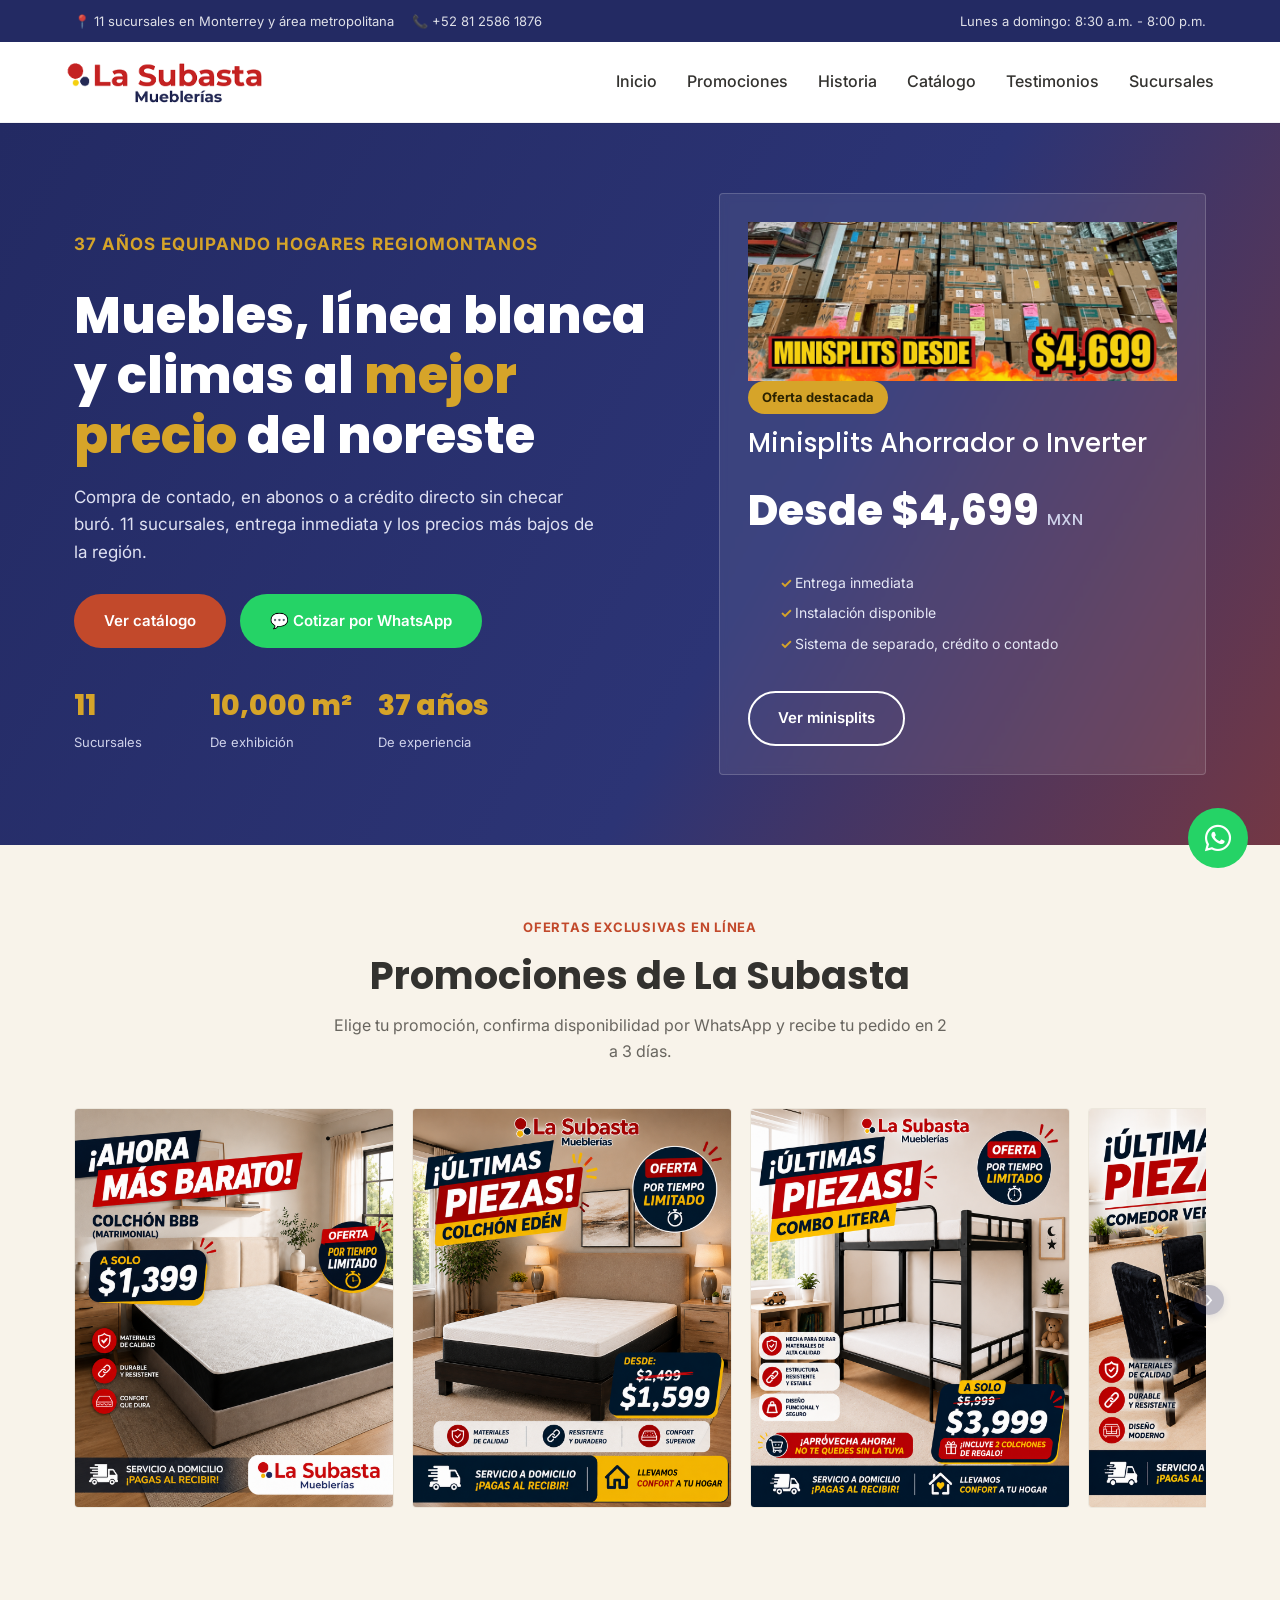
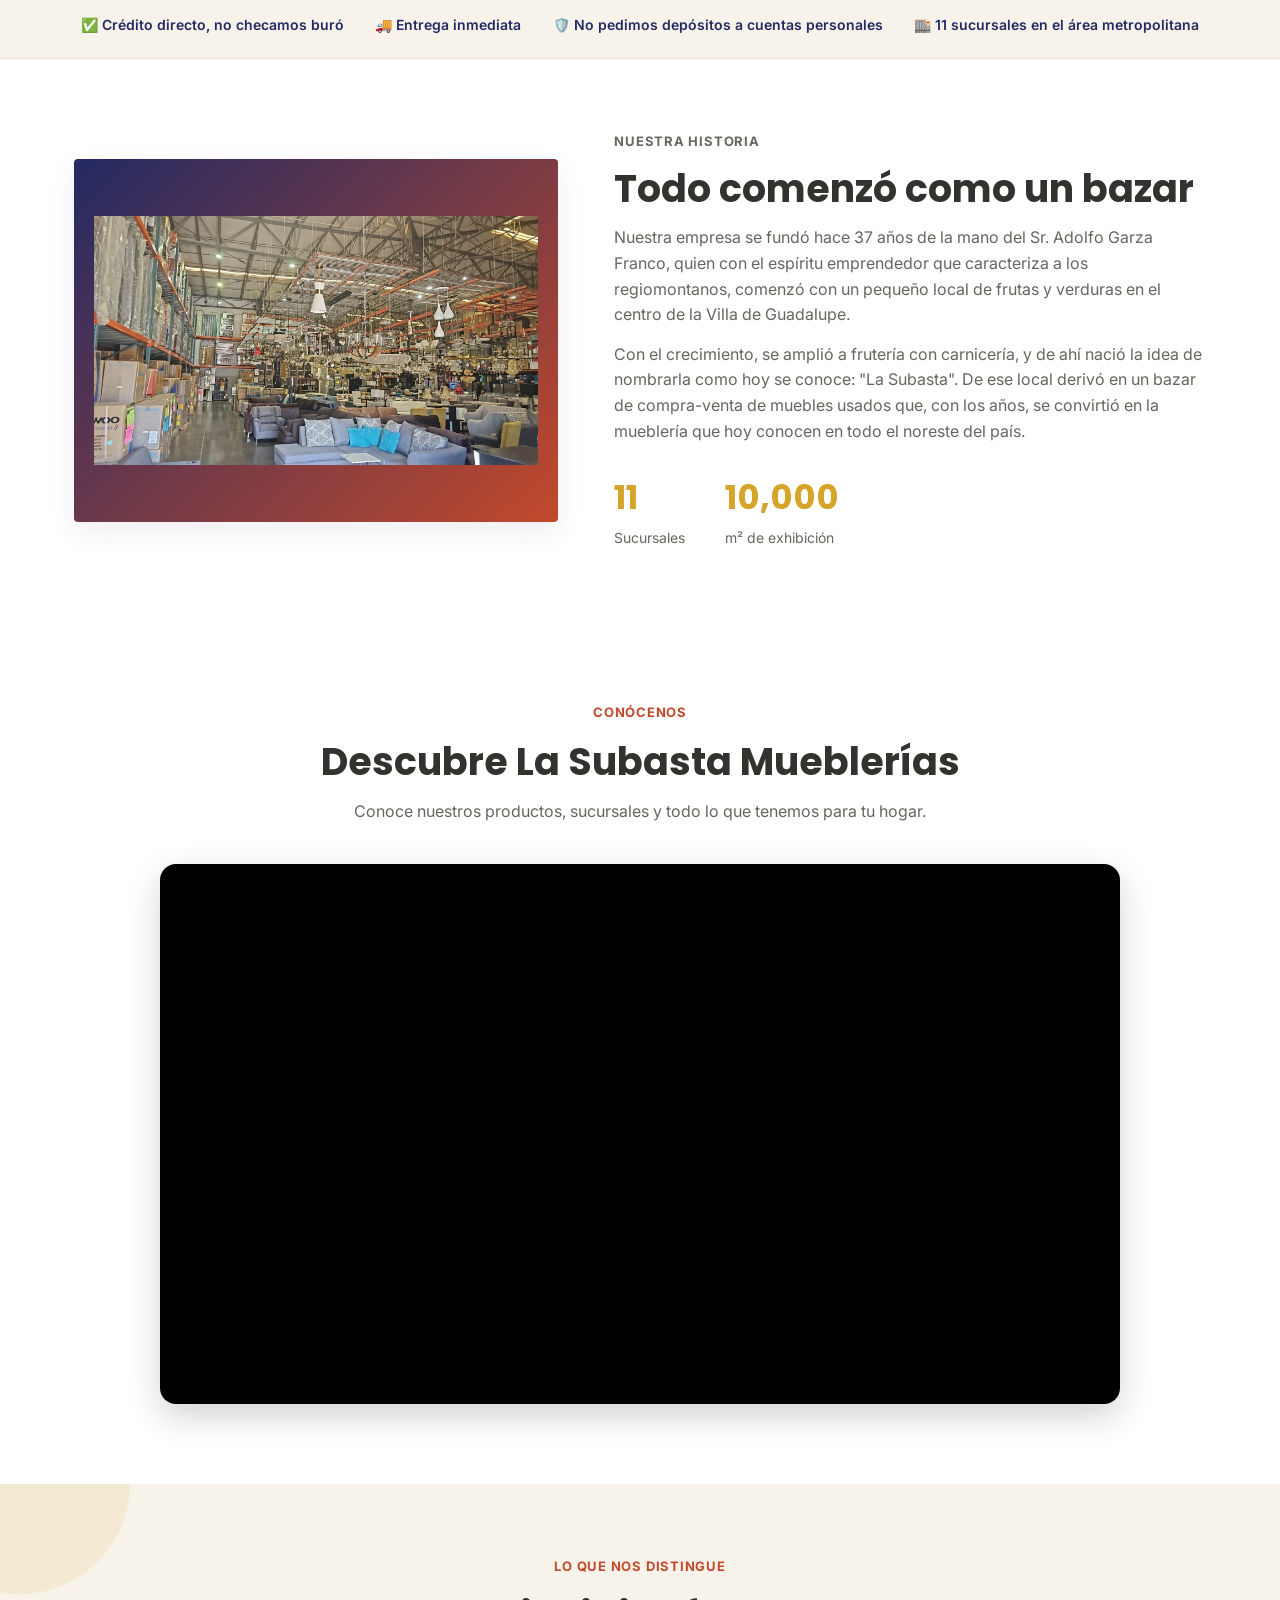
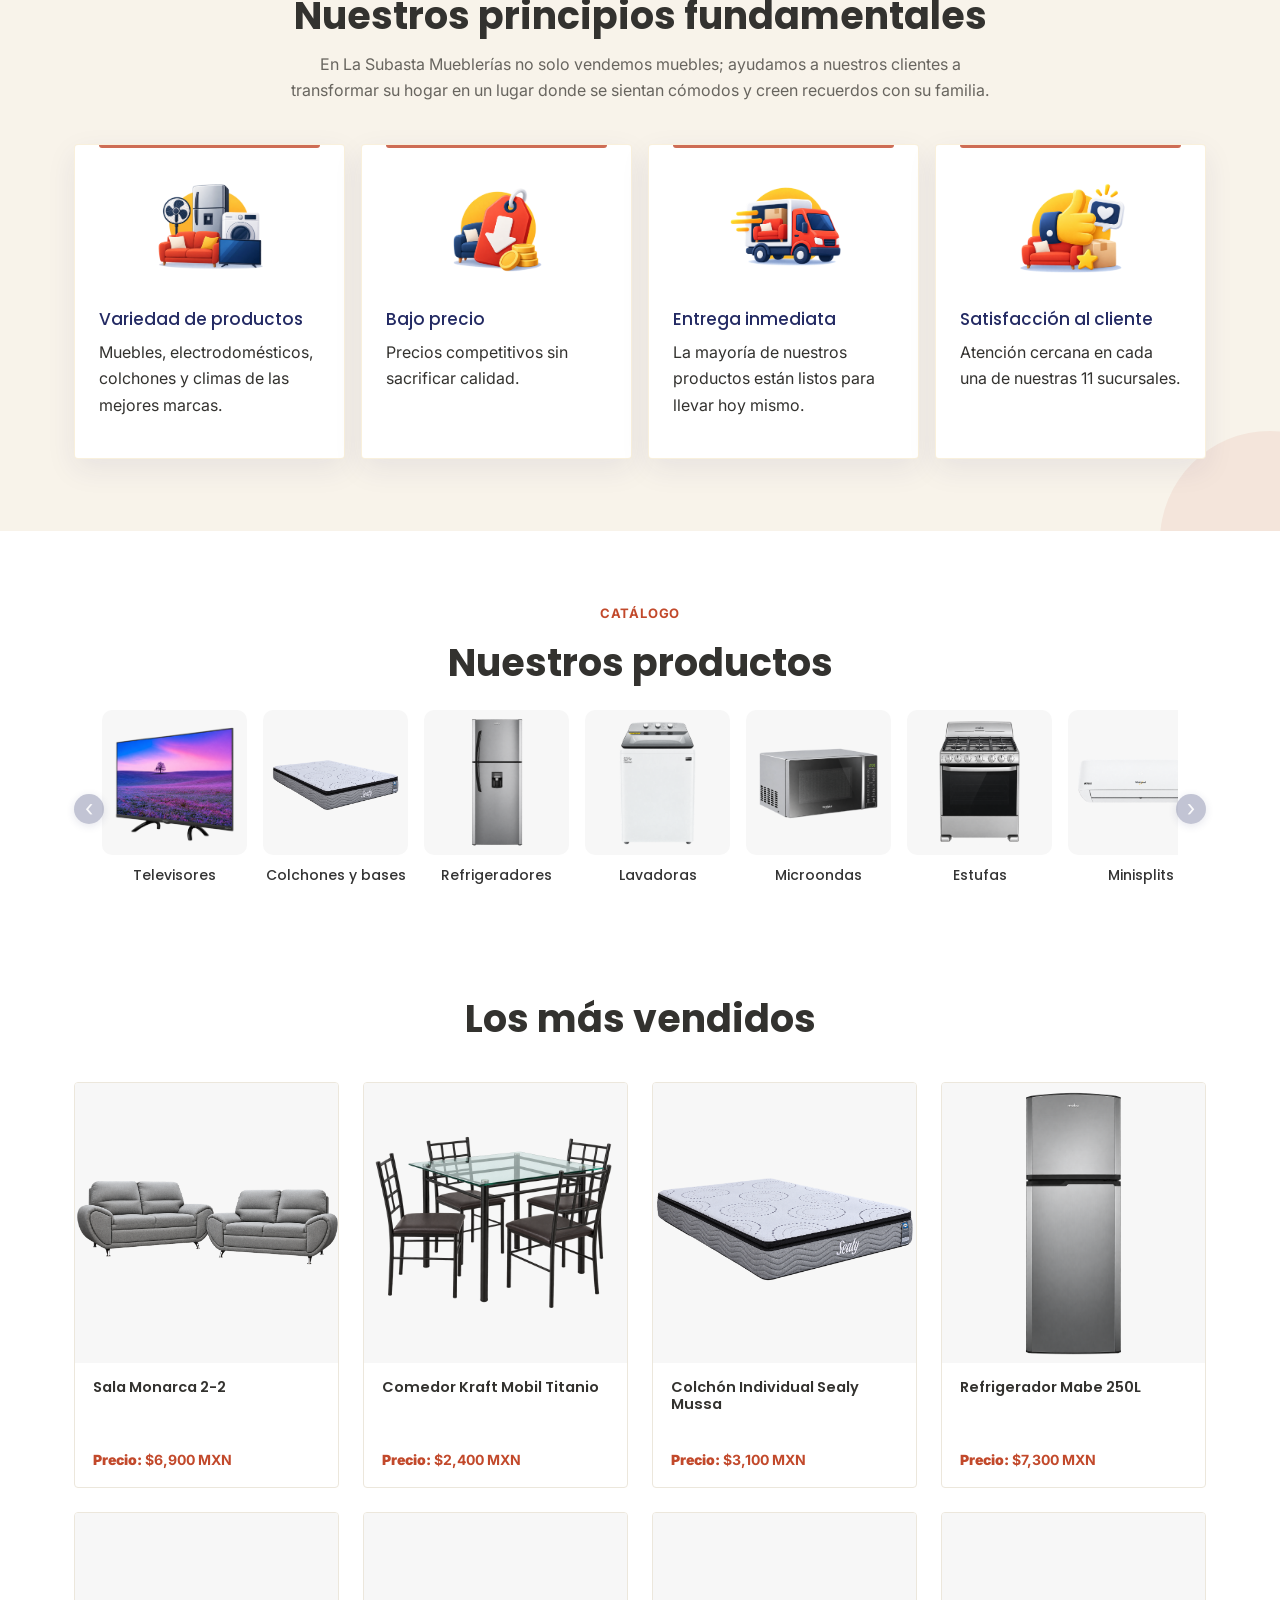
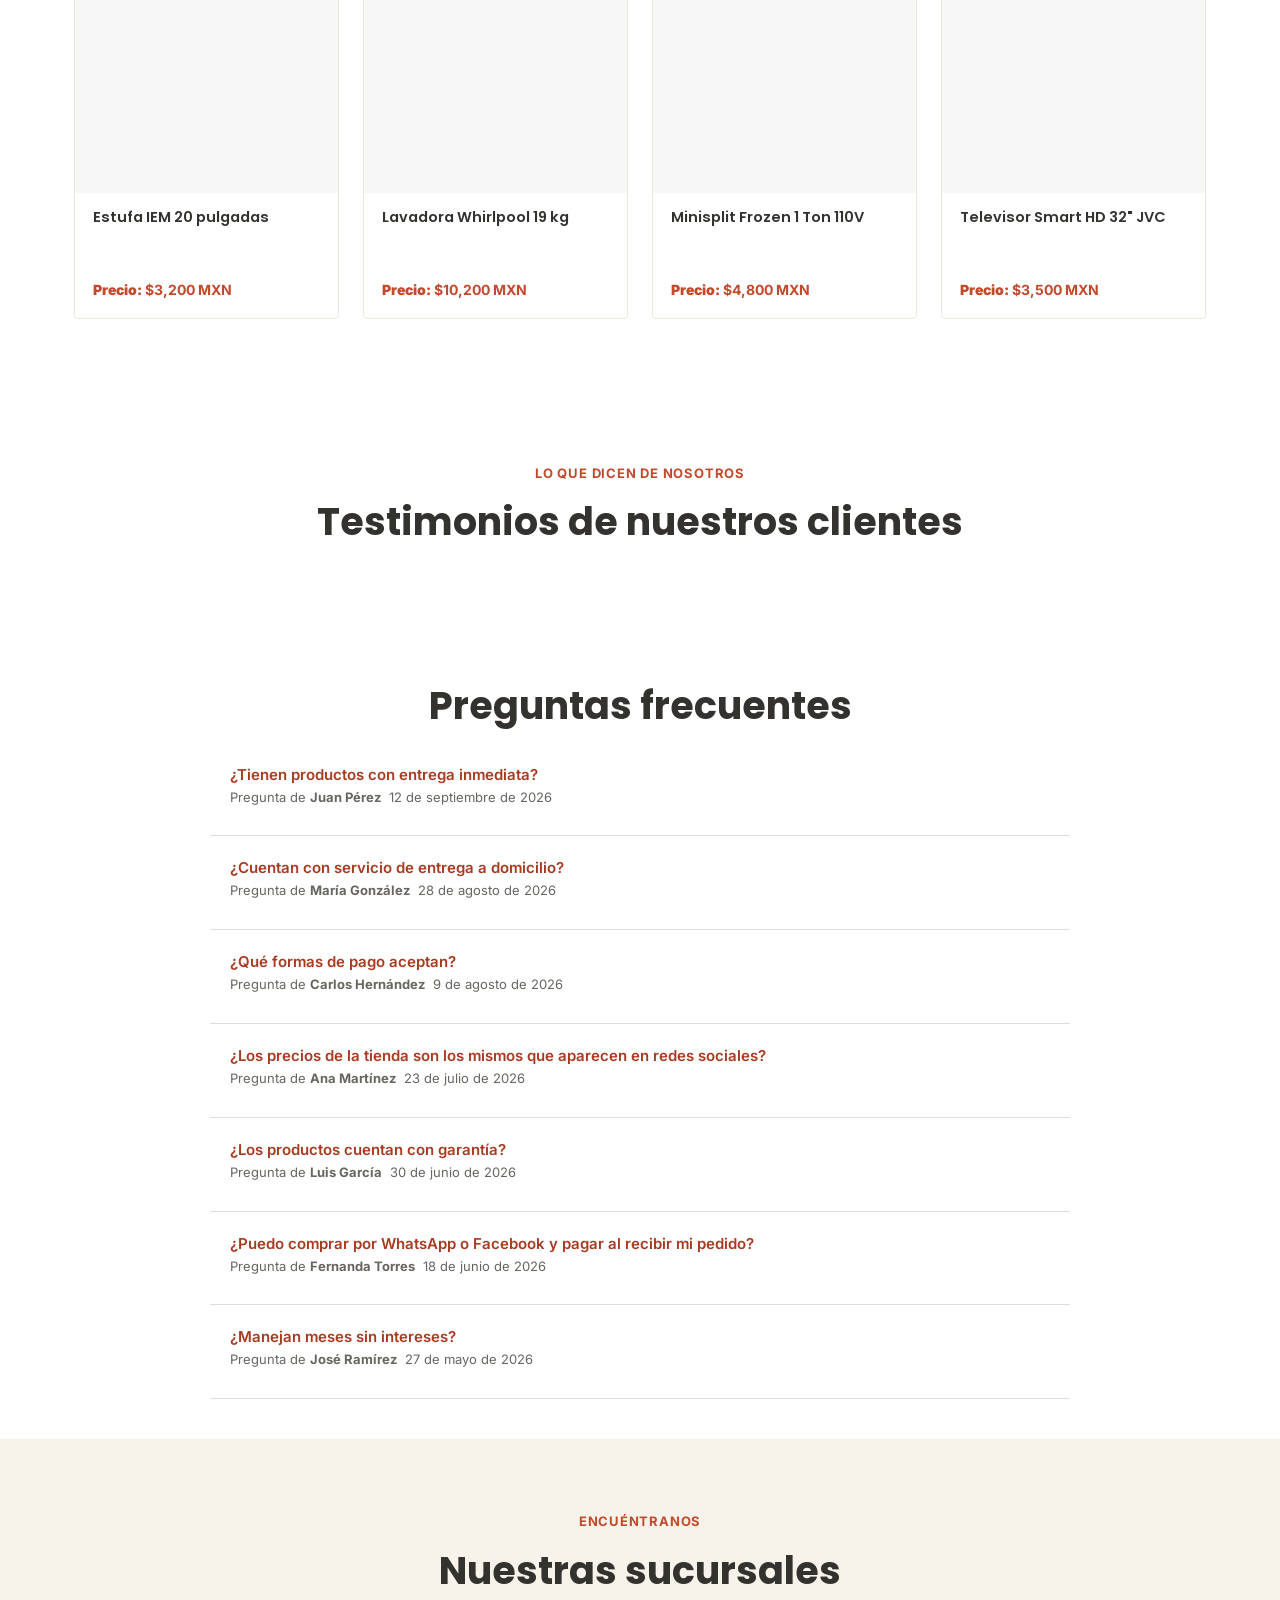
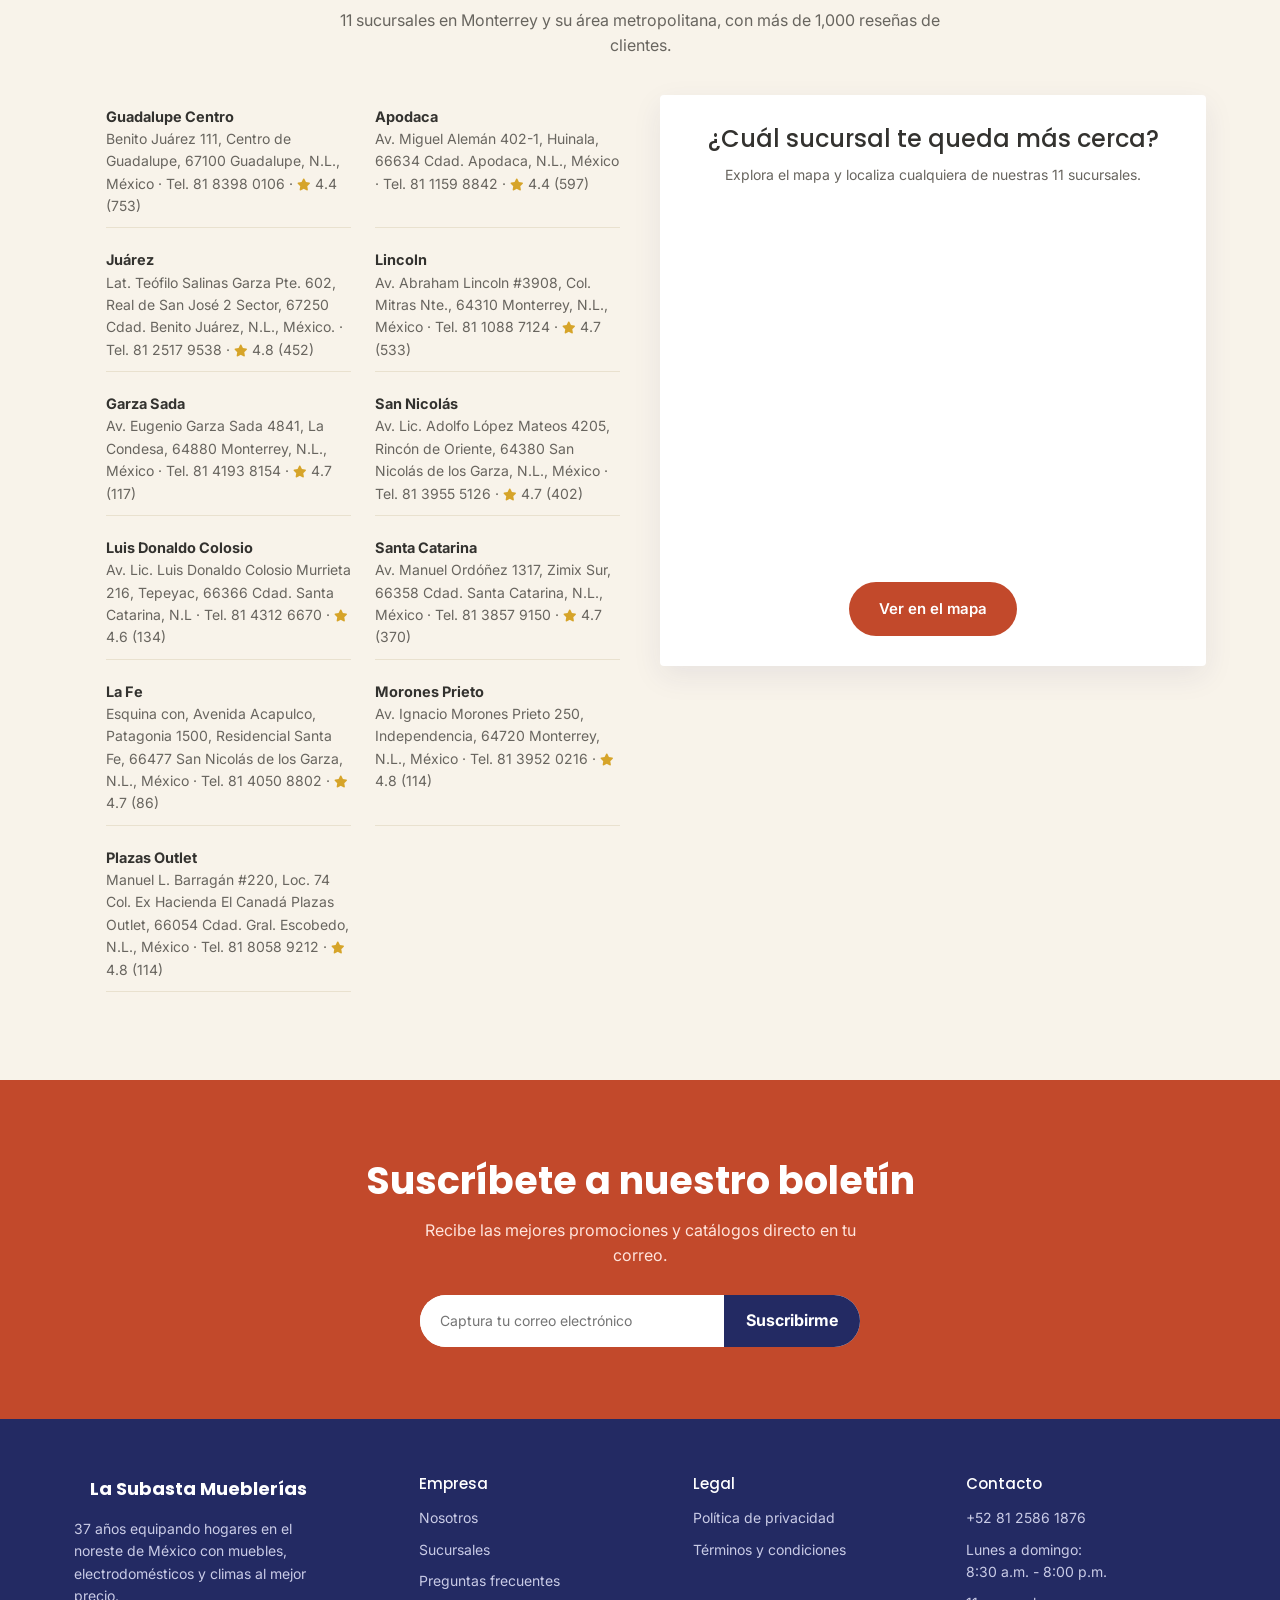
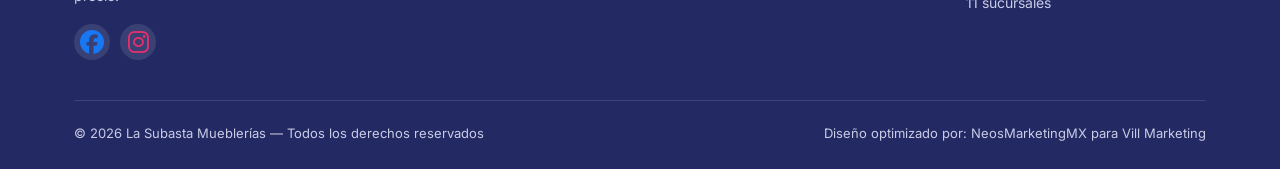
==== commit 6ad577ed: "Add files via upload" ====
--- a/index.html
+++ b/index.html
@@ -757,7 +757,7 @@
                     <li>
                         <a href="https://maps.app.goo.gl/Lc4EM56WGqeKqgY46" target="_blank" rel="noopener" data-evento="mapa_sucursal" data-sucursal="guadalupe" data-ubicacion="seccion_sucursales"><b>Guadalupe Centro</b>Benito Juárez 111,
                             Centro de Guadalupe, 67100 Guadalupe, N.L., México</a>
-                        · Tel. <a href="tel:+528135854338" data-sucursal="guadalupe" data-ubicacion="seccion_sucursales">81 3585 4338</a> · <i class="fa-solid fa-star rating-icon" aria-hidden="true"></i> 4.4 (753)
+                        · Tel. <a href="tel:+528183980106" data-sucursal="guadalupe" data-ubicacion="seccion_sucursales">81 8398 0106</a> · <i class="fa-solid fa-star rating-icon" aria-hidden="true"></i> 4.4 (753)
                     </li>
 
                     <li>
@@ -793,7 +793,7 @@
                     <li>
                         <a href="https://maps.app.goo.gl/5QxCSLkLVRLpzPmX9" target="_blank" rel="noopener" data-evento="mapa_sucursal" data-sucursal="colosio" data-ubicacion="seccion_sucursales" aria-label="Ver ubicación de Luis Donaldo Colosio"><b>Luis Donaldo Colosio</b>Av. Lic. Luis
                             Donaldo Colosio Murrieta 216, Tepeyac, 66366 Cdad. Santa Catarina, N.L</a>
-                        · Tel. <a href="tel:+528141326670" data-sucursal="colosio" data-ubicacion="seccion_sucursales" aria-label="Llamar a Luis Donaldo Colosio">81 4312 6670</a> · <i class="fa-solid fa-star rating-icon" aria-hidden="true"></i> 4.6 (134)
+                        · Tel. <a href="tel:+528143126670" data-sucursal="colosio" data-ubicacion="seccion_sucursales" aria-label="Llamar a Luis Donaldo Colosio">81 4312 6670</a> · <i class="fa-solid fa-star rating-icon" aria-hidden="true"></i> 4.6 (134)
                     </li>
 
                     <li>
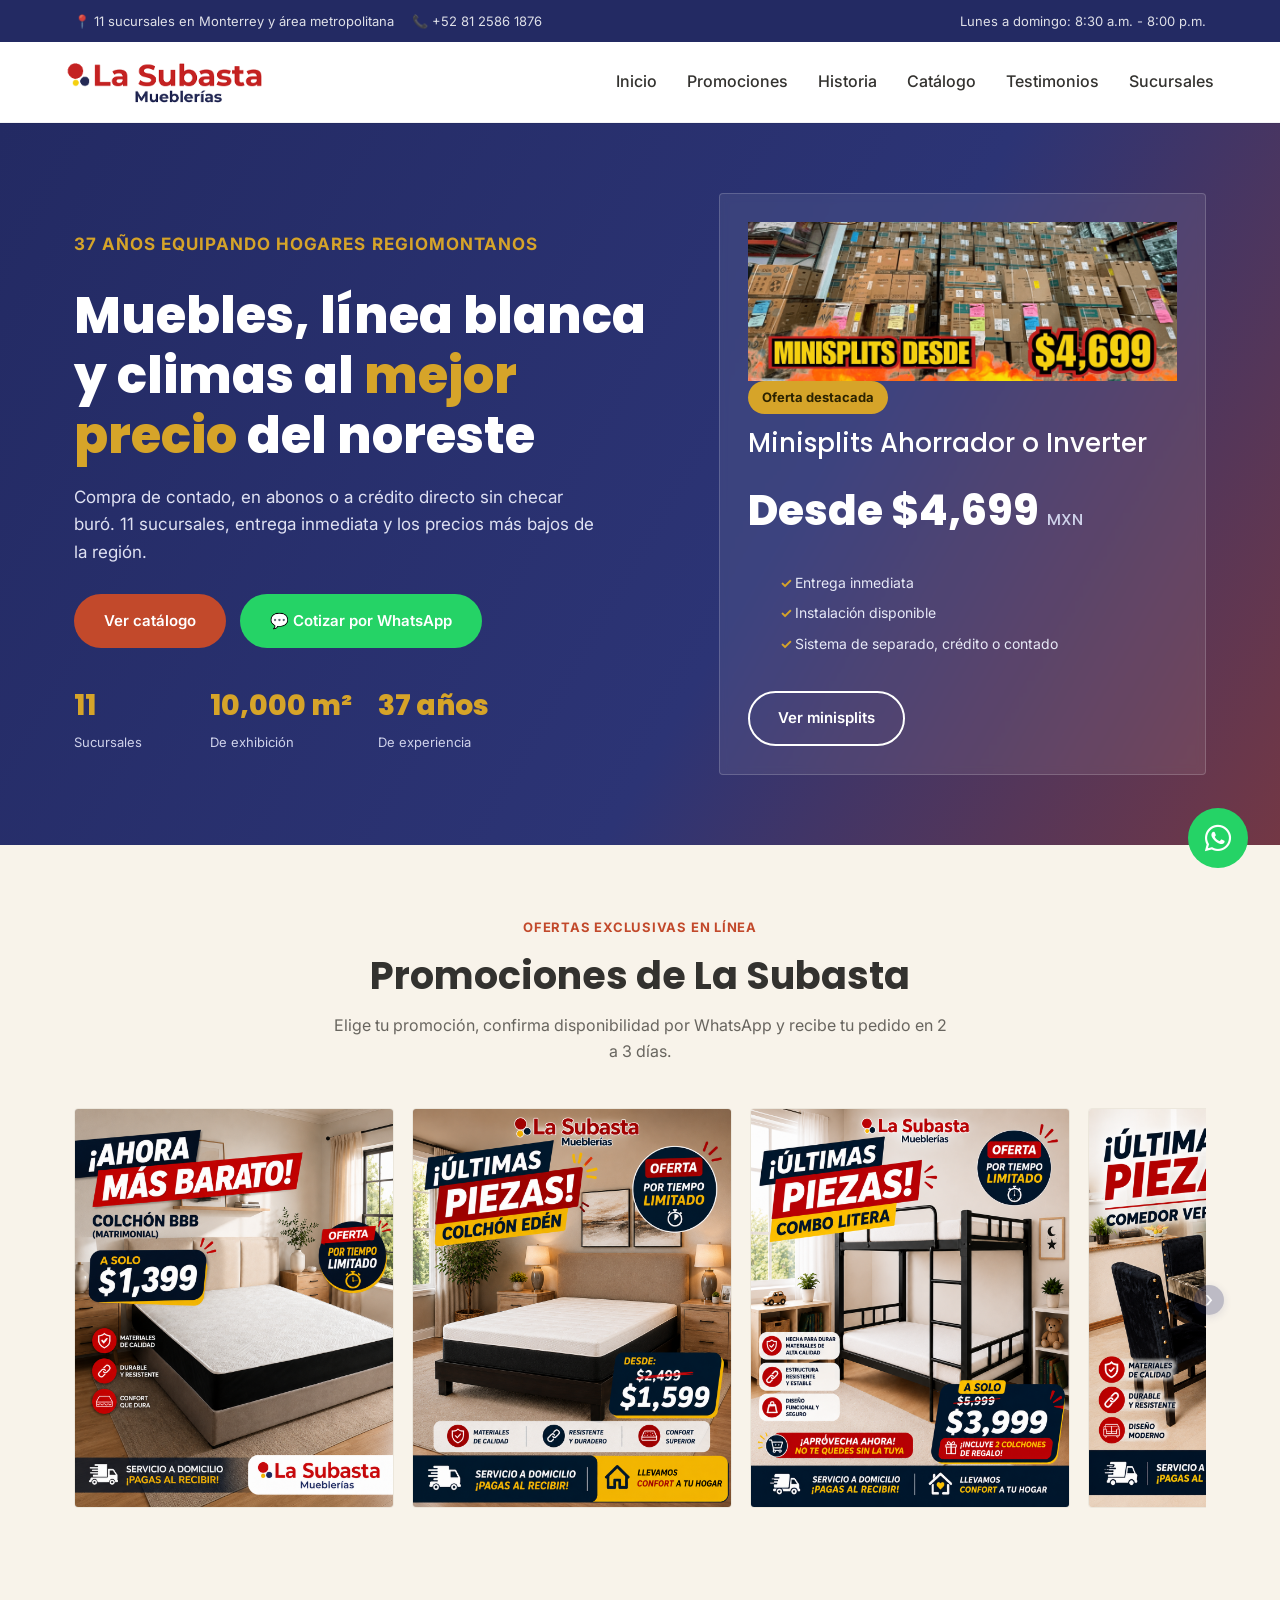
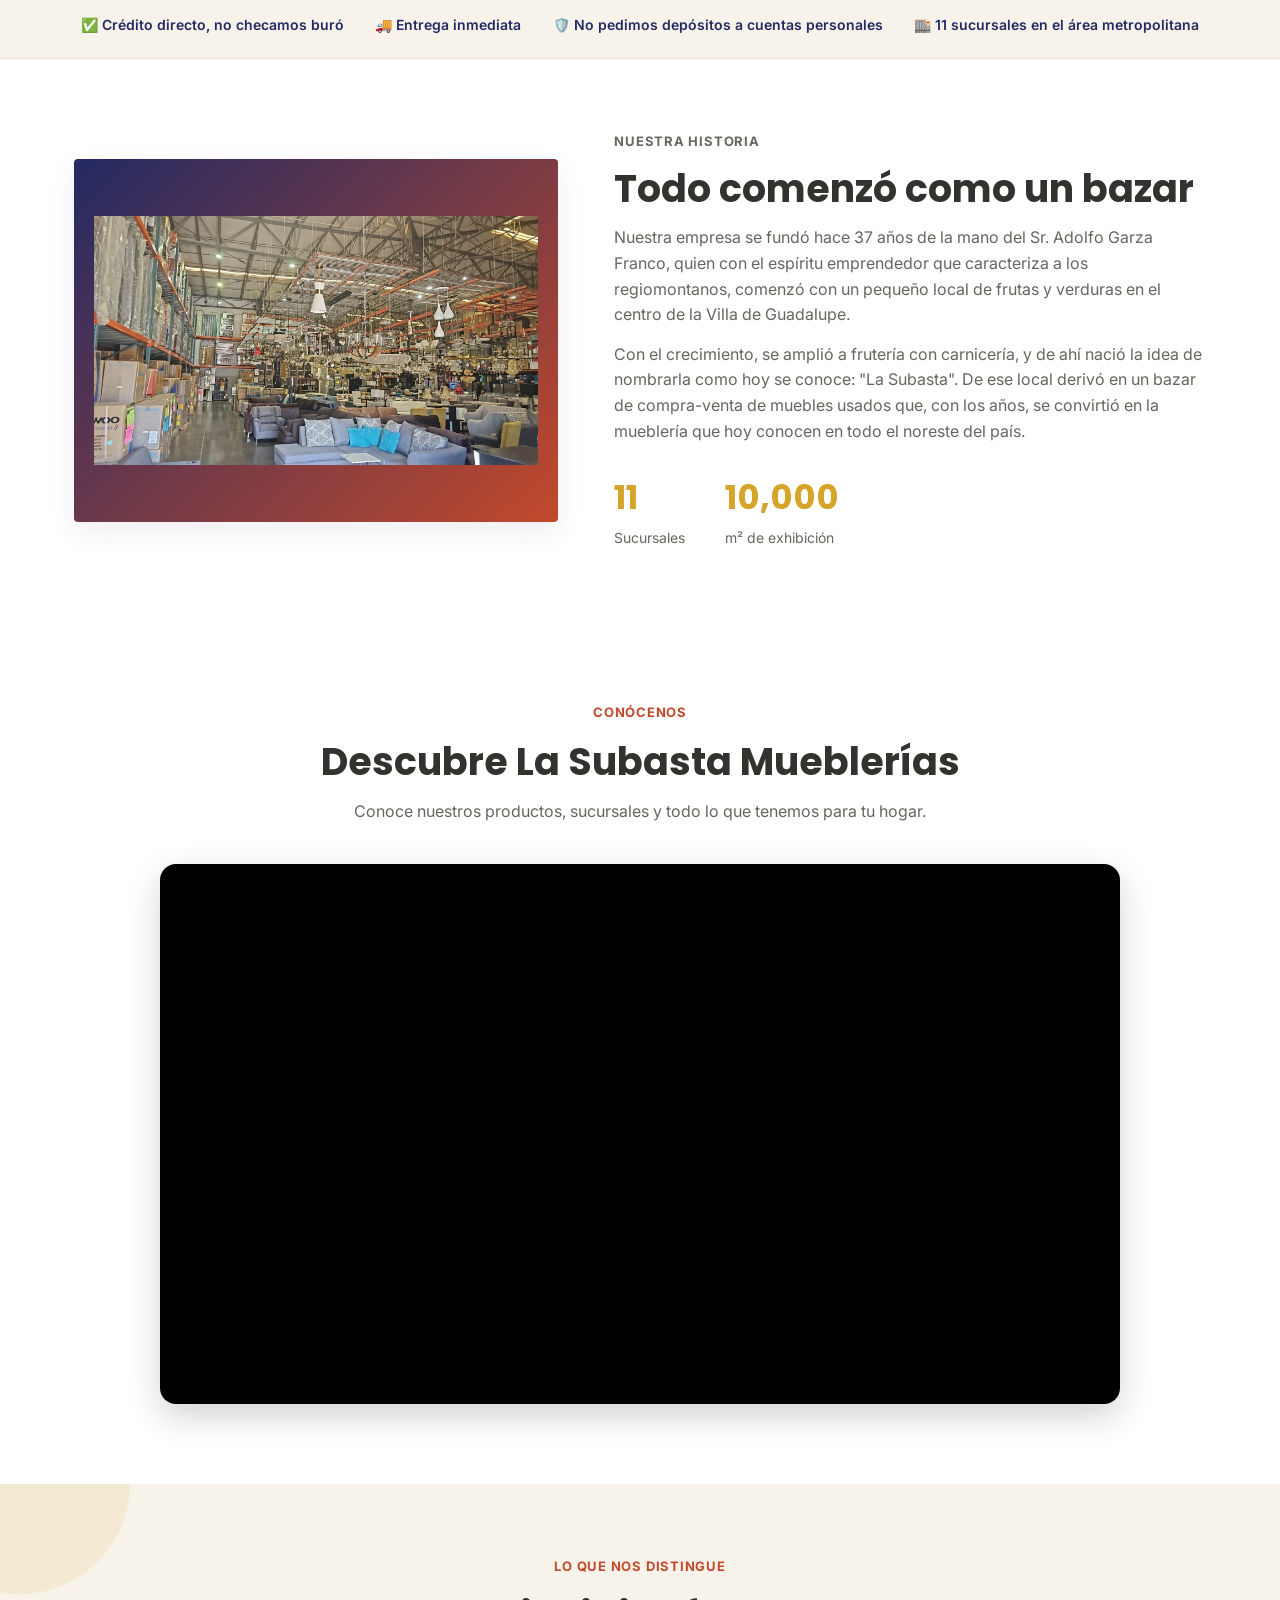
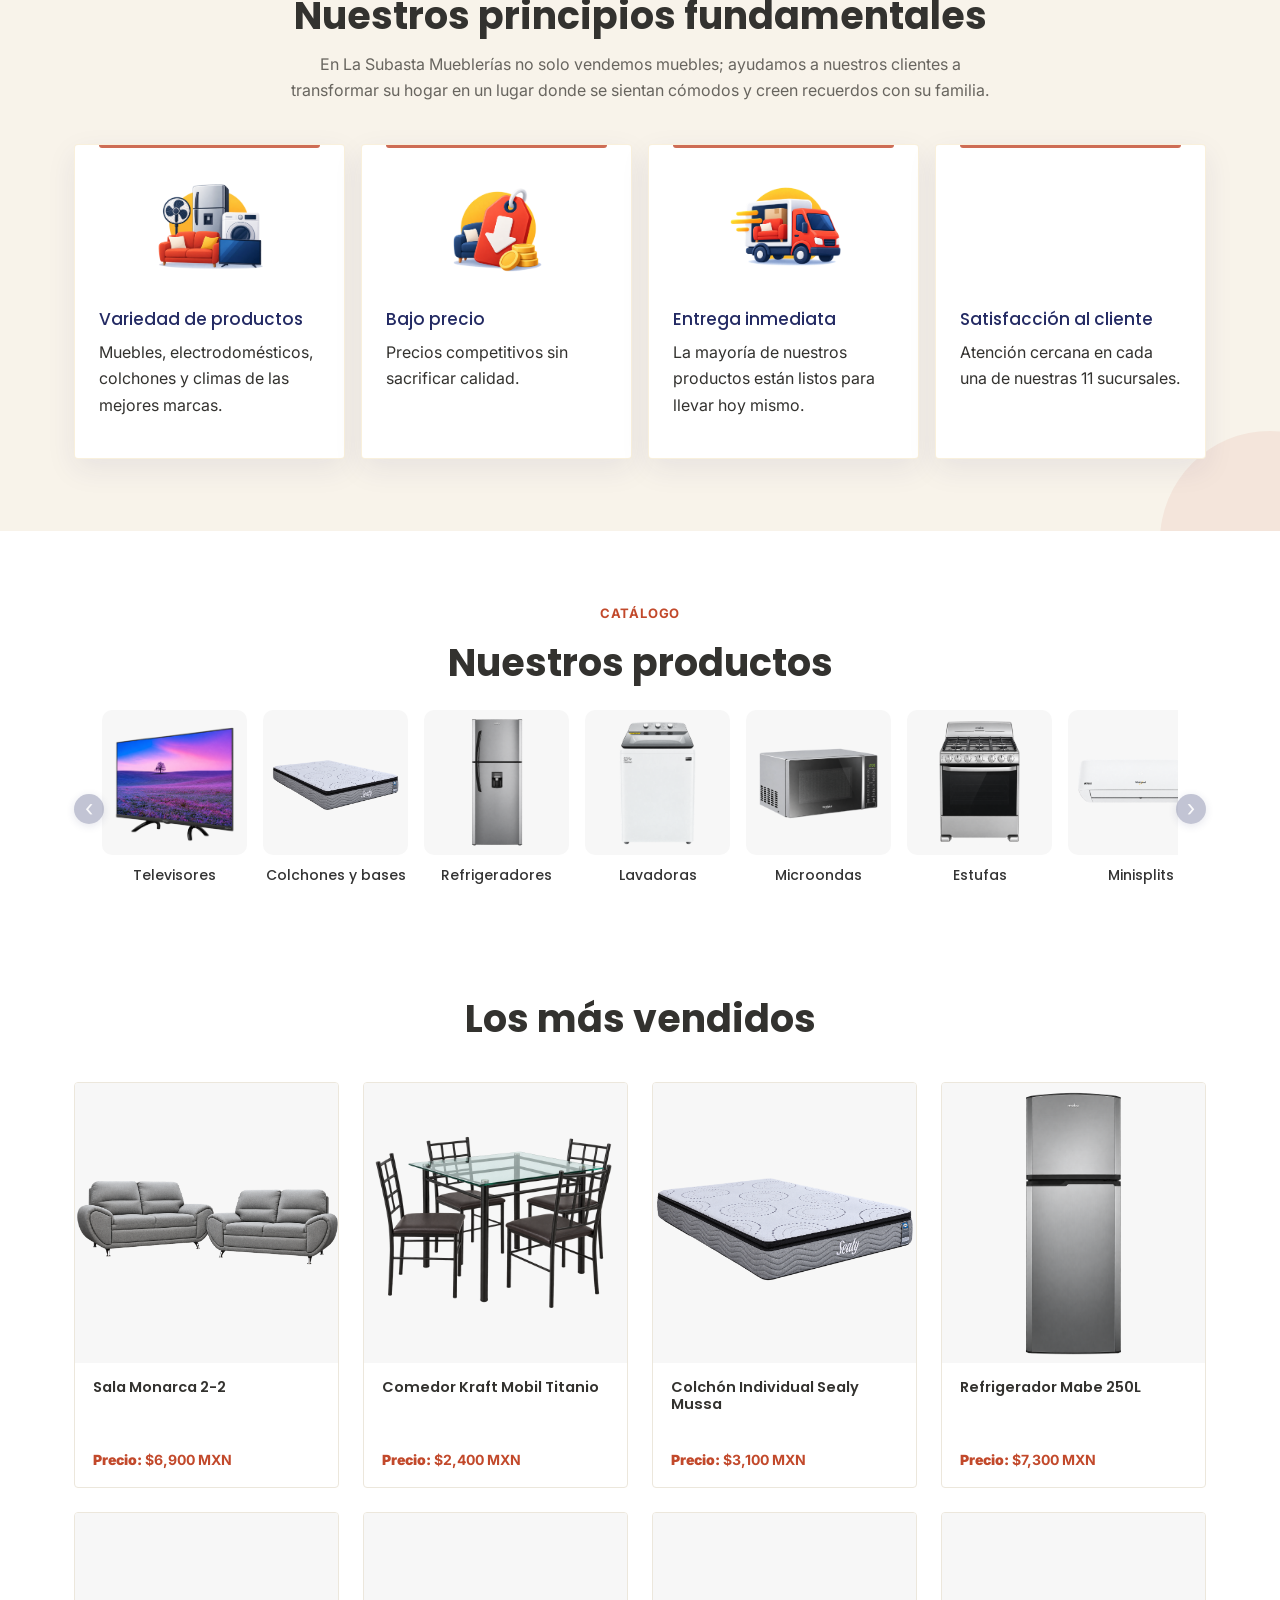
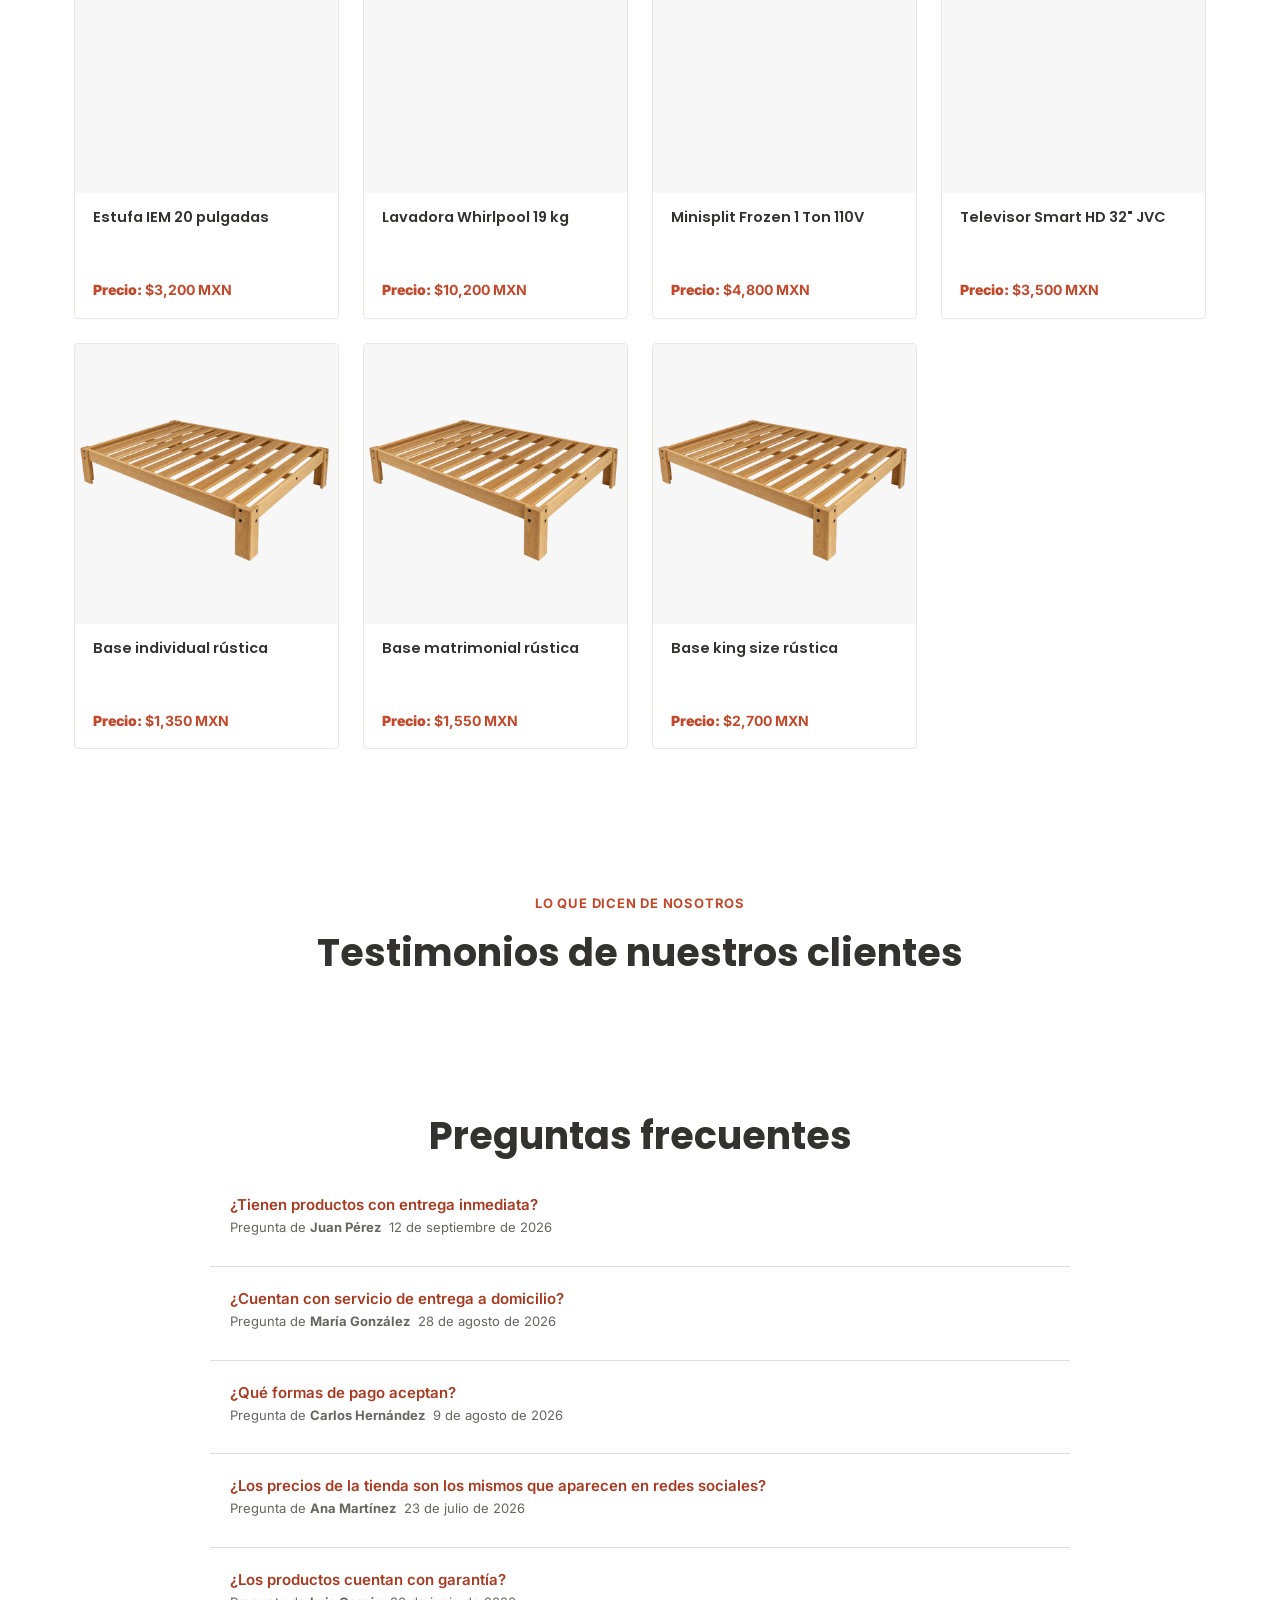
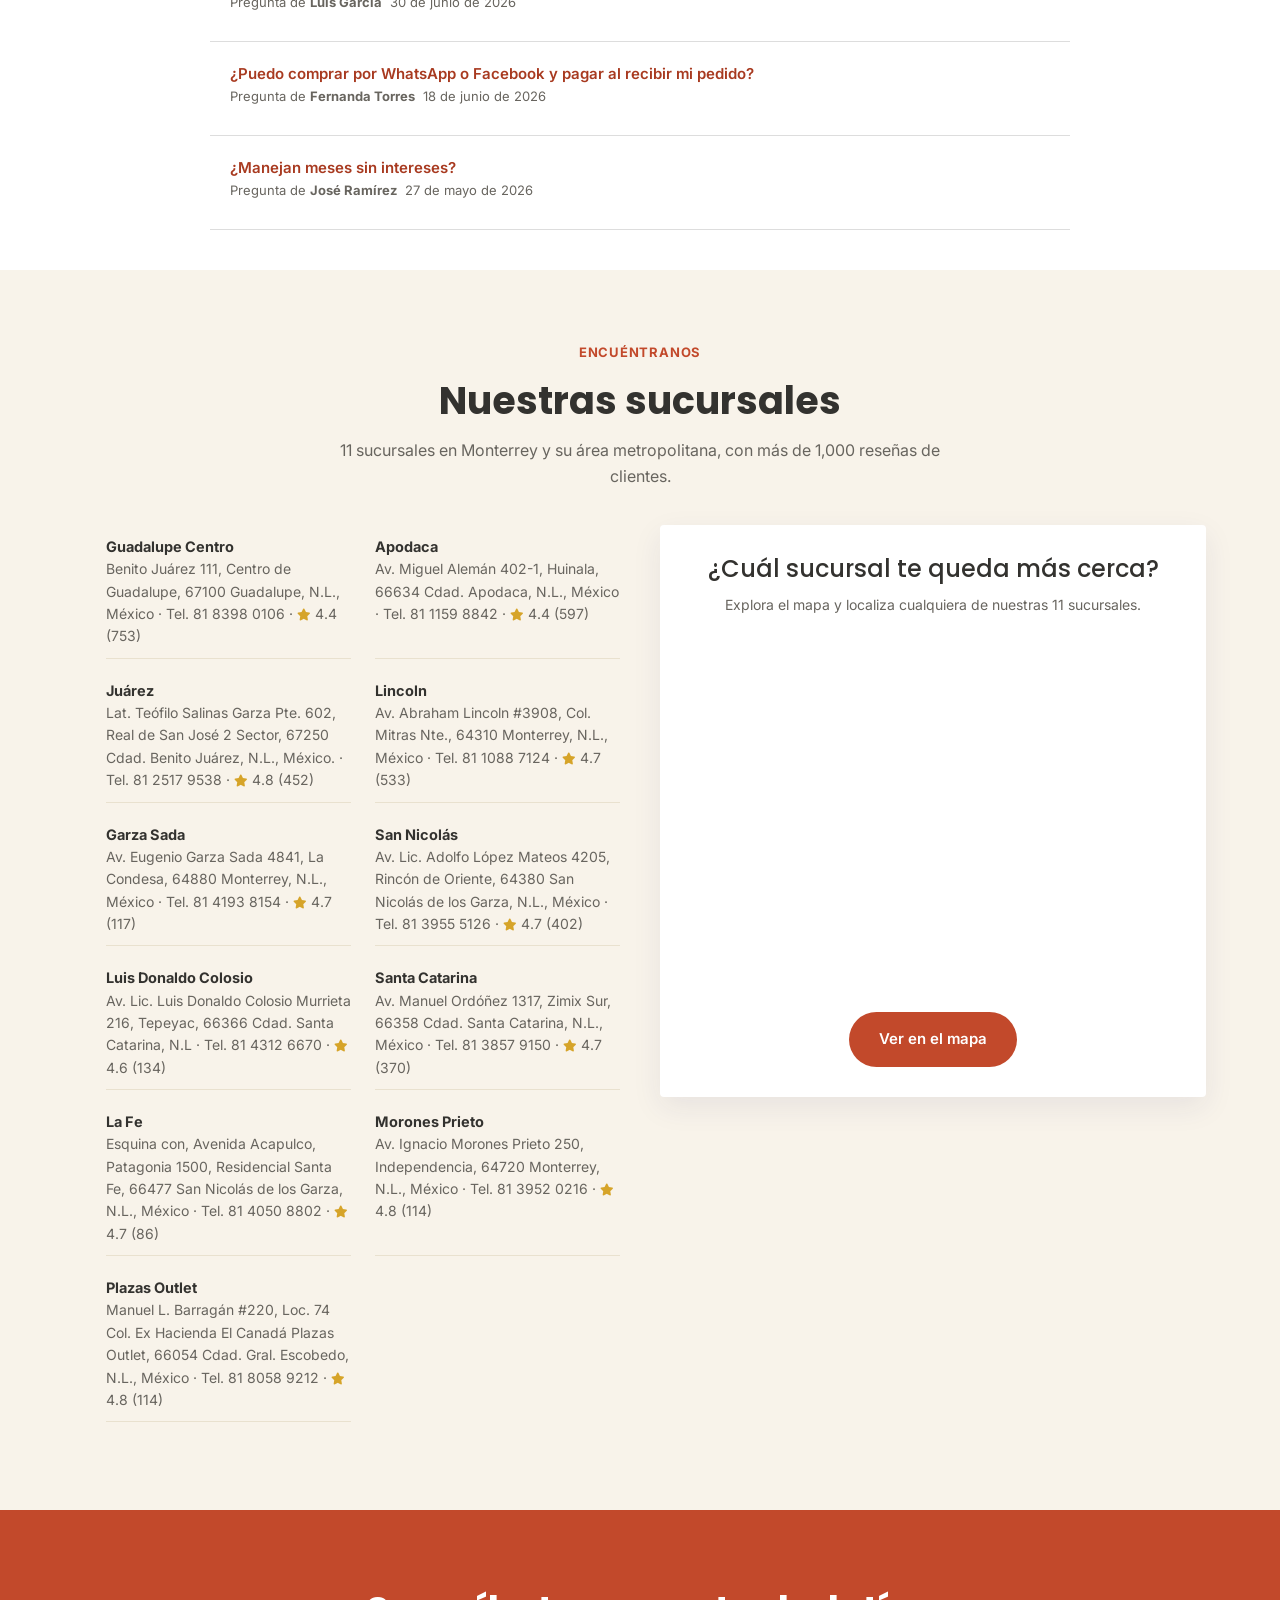
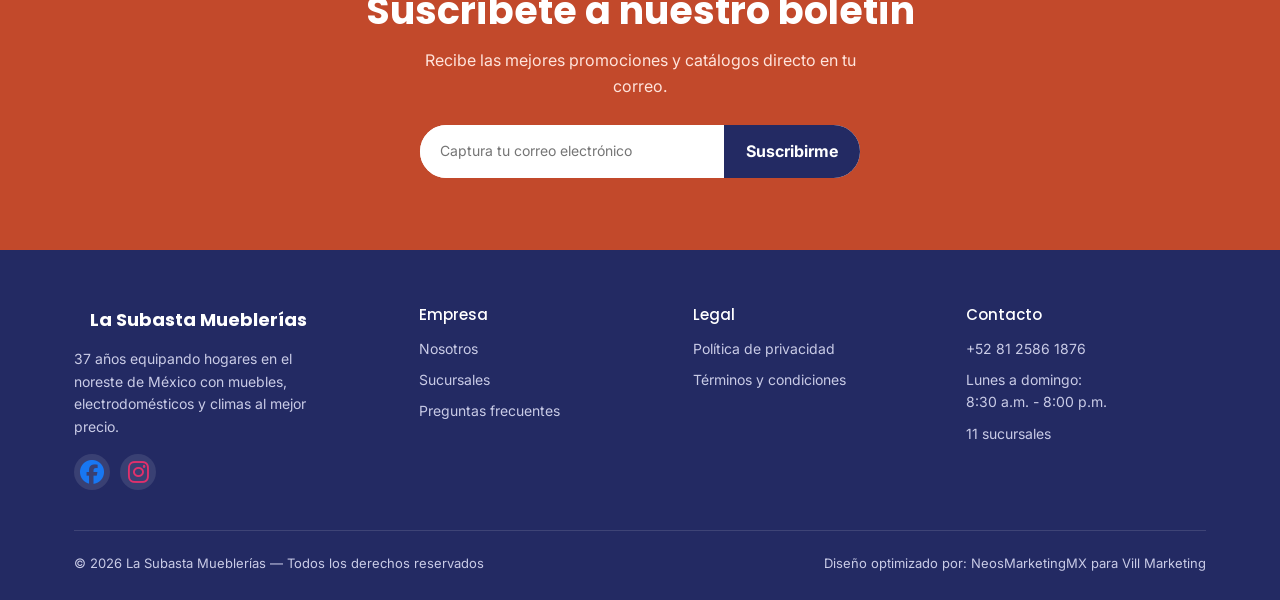
==== commit 712301ac: "Add files via upload" ====
--- a/index.html
+++ b/index.html
@@ -505,6 +505,37 @@
                         </div>
                         <div class="prod-price"><b>Precio:</b> $3,500 MXN</div>
                     </div>
+
+                    <!-- Bases rústicas -->
+                    <div class="prod-card" onclick="abrirAlerta(8)">
+                        <div class="prod-thumb">
+                            <img src="img/cataloto/BASE RUSTICA.png" alt="Base individual rústica" loading="lazy">
+                        </div>
+                        <div class="prod-body">
+                            <h4>Base individual rústica</h4>
+                        </div>
+                        <div class="prod-price"><b>Precio:</b> $1,350 MXN</div>
+                    </div>
+
+                    <div class="prod-card" onclick="abrirAlerta(9)">
+                        <div class="prod-thumb">
+                            <img src="img/cataloto/BASE RUSTICA.png" alt="Base matrimonial rústica" loading="lazy">
+                        </div>
+                        <div class="prod-body">
+                            <h4>Base matrimonial rústica</h4>
+                        </div>
+                        <div class="prod-price"><b>Precio:</b> $1,550 MXN</div>
+                    </div>
+
+                    <div class="prod-card" onclick="abrirAlerta(10)">
+                        <div class="prod-thumb">
+                            <img src="img/cataloto/BASE RUSTICA.png" alt="Base king size rústica" loading="lazy">
+                        </div>
+                        <div class="prod-body">
+                            <h4>Base king size rústica</h4>
+                        </div>
+                        <div class="prod-price"><b>Precio:</b> $2,700 MXN</div>
+                    </div>
                 </div>
                 <button class="novedades-flecha mas-vendidos-flecha mas-vendidos-siguiente" type="button"
                     aria-label="Siguiente producto">›</button>
@@ -1336,6 +1367,81 @@
                    data-sku="ALM1146"
                    data-categoria="televisores"
                    data-ubicacion="modal_producto">
+                    Preguntar por WhatsApp
+                </a>
+            </div>
+        </div>
+        `,
+
+        // 8 Base individual rústica
+        `
+        <div class="panel-producto">
+            <div class="panel-foto">
+                <img src="img/cataloto/BASE RUSTICA.png" alt="Base individual rústica">
+            </div>
+            <div class="panel-info">
+                <h2 class="panel-titulo">Base individual rústica</h2>
+                <div class="panel-precio">$1,350 MXN</div>
+                <p class="panel-desc">Base de madera para colchón individual, estilo rústico. Estructura sencilla y resistente, sin cabecera.</p>
+                <ul class="panel-datos">
+                    <li>Madera maciza</li>
+                    <li>Medida individual</li>
+                    <li>Sin cabecera</li>
+                </ul>
+                <a href="https://wa.me/5218125861876?text=Hola,%20me%20interesa%20la%20Base%20individual%20rustica%20(MAD001)%20de%20%241,350"
+                   class="panel-wa" target="_blank" rel="noopener"
+                   data-producto="Base individual rústica" data-sku="MAD001"
+                   data-categoria="colchones_y_bases" data-ubicacion="modal_producto">
+                    Preguntar por WhatsApp
+                </a>
+            </div>
+        </div>
+        `,
+
+        // 9 Base matrimonial rústica
+        `
+        <div class="panel-producto">
+            <div class="panel-foto">
+                <img src="img/cataloto/BASE RUSTICA.png" alt="Base matrimonial rústica">
+            </div>
+            <div class="panel-info">
+                <h2 class="panel-titulo">Base matrimonial rústica</h2>
+                <div class="panel-precio">$1,550 MXN</div>
+                <p class="panel-desc">Base de madera para colchón matrimonial, estilo rústico. Estructura resistente y espaciosa para la cama principal.</p>
+                <ul class="panel-datos">
+                    <li>Madera maciza</li>
+                    <li>Medida matrimonial</li>
+                    <li>Sin cabecera</li>
+                </ul>
+                <a href="https://wa.me/5218125861876?text=Hola,%20me%20interesa%20la%20Base%20matrimonial%20rustica%20(MAD002)%20de%20%241,550"
+                   class="panel-wa" target="_blank" rel="noopener"
+                   data-producto="Base matrimonial rústica" data-sku="MAD002"
+                   data-categoria="colchones_y_bases" data-ubicacion="modal_producto">
+                    Preguntar por WhatsApp
+                </a>
+            </div>
+        </div>
+        `,
+
+        // 10 Base king size rústica
+        `
+        <div class="panel-producto">
+            <div class="panel-foto">
+                <img src="img/cataloto/BASE RUSTICA.png" alt="Base king size rústica">
+            </div>
+            <div class="panel-info">
+                <h2 class="panel-titulo">Base king size rústica</h2>
+                <div class="panel-precio">$2,700 MXN</div>
+                <p class="panel-desc">Base de madera para colchón king size, estilo rústico. Estructura amplia y resistente para una cama de mayor tamaño.</p>
+                <ul class="panel-datos">
+                    <li>Madera maciza</li>
+                    <li>Medida king size</li>
+                    <li>Sin cabecera</li>
+                </ul>
+                <a href="https://wa.me/5218125861876?text=Hola,%20me%20interesa%20la%20Base%20king%20size%20rustica%20(MAD003)%20de%20%242,700"
+                   class="panel-wa" target="_blank" rel="noopener"
+                   data-producto="Base king size rústica" data-sku="MAD003"
+                   data-categoria="colchones_y_bases" data-ubicacion="modal_producto">
                     Preguntar por WhatsApp
                 </a>
             </div>
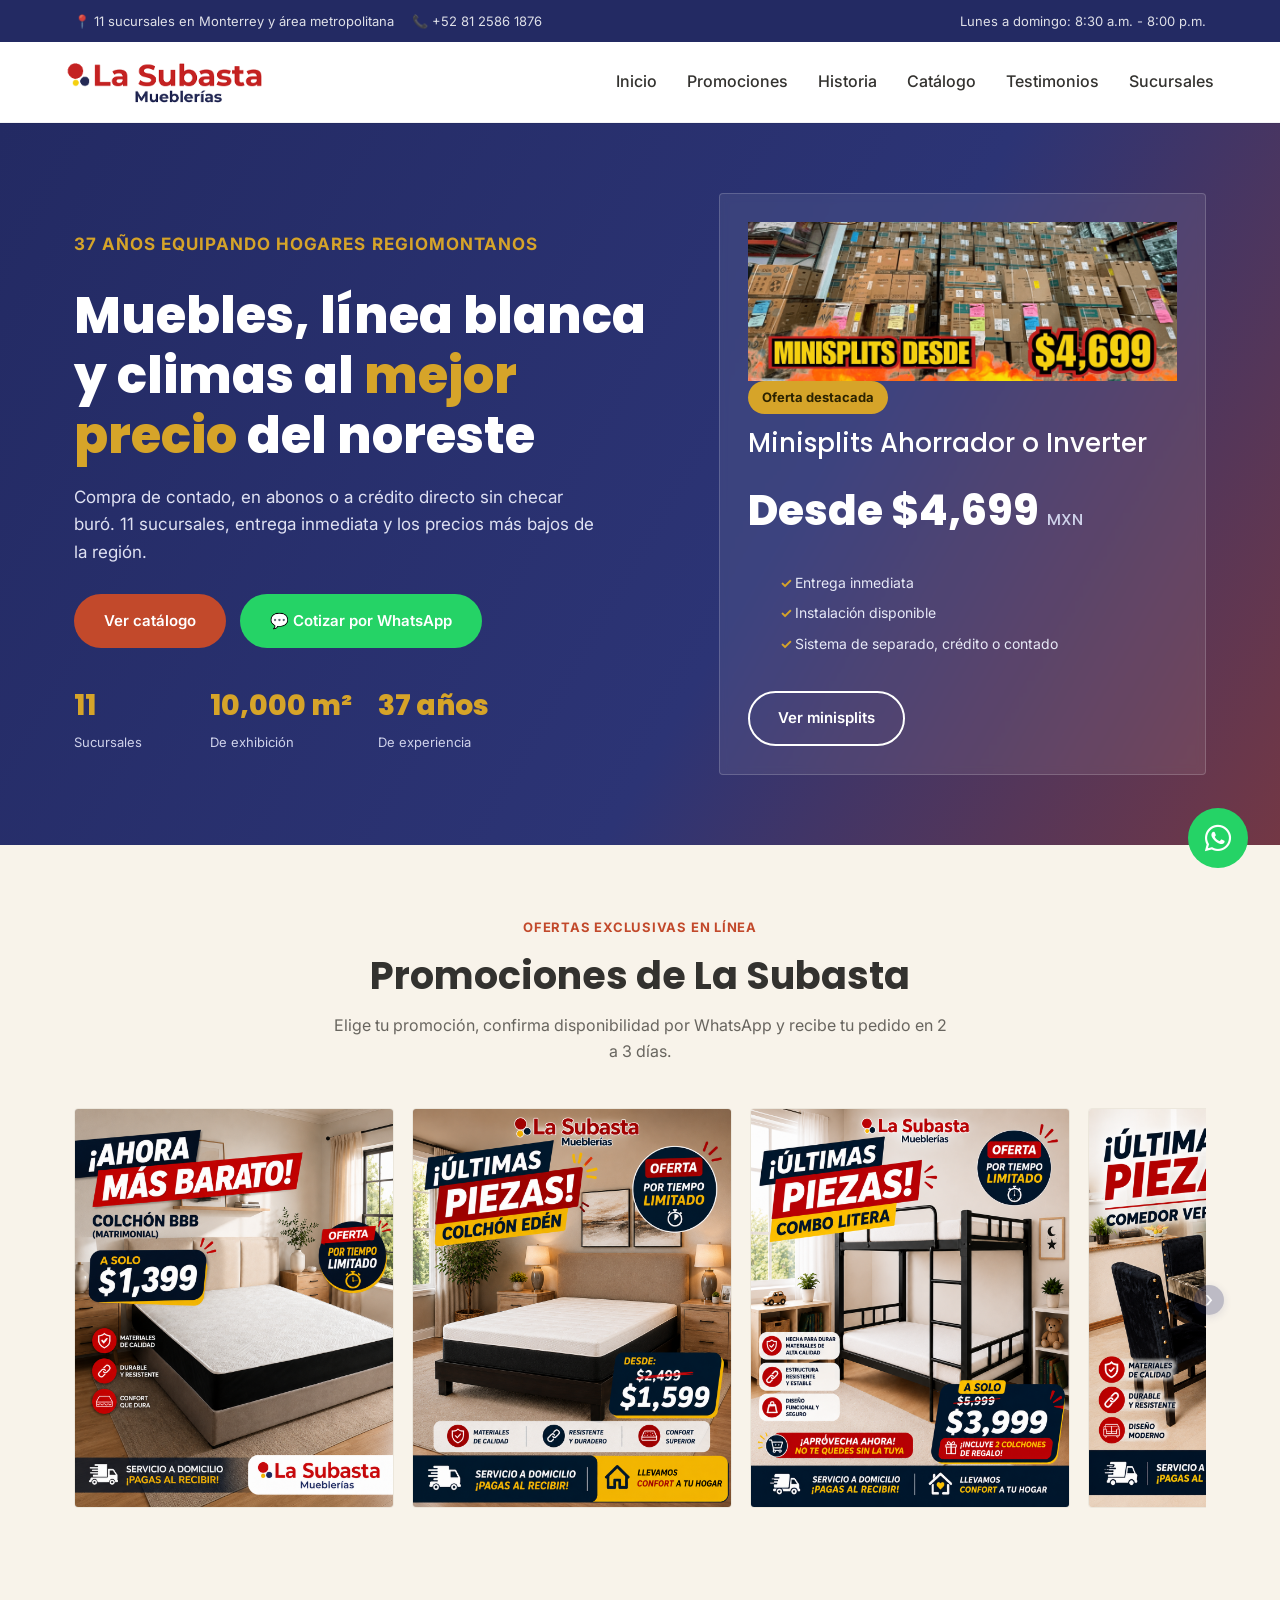
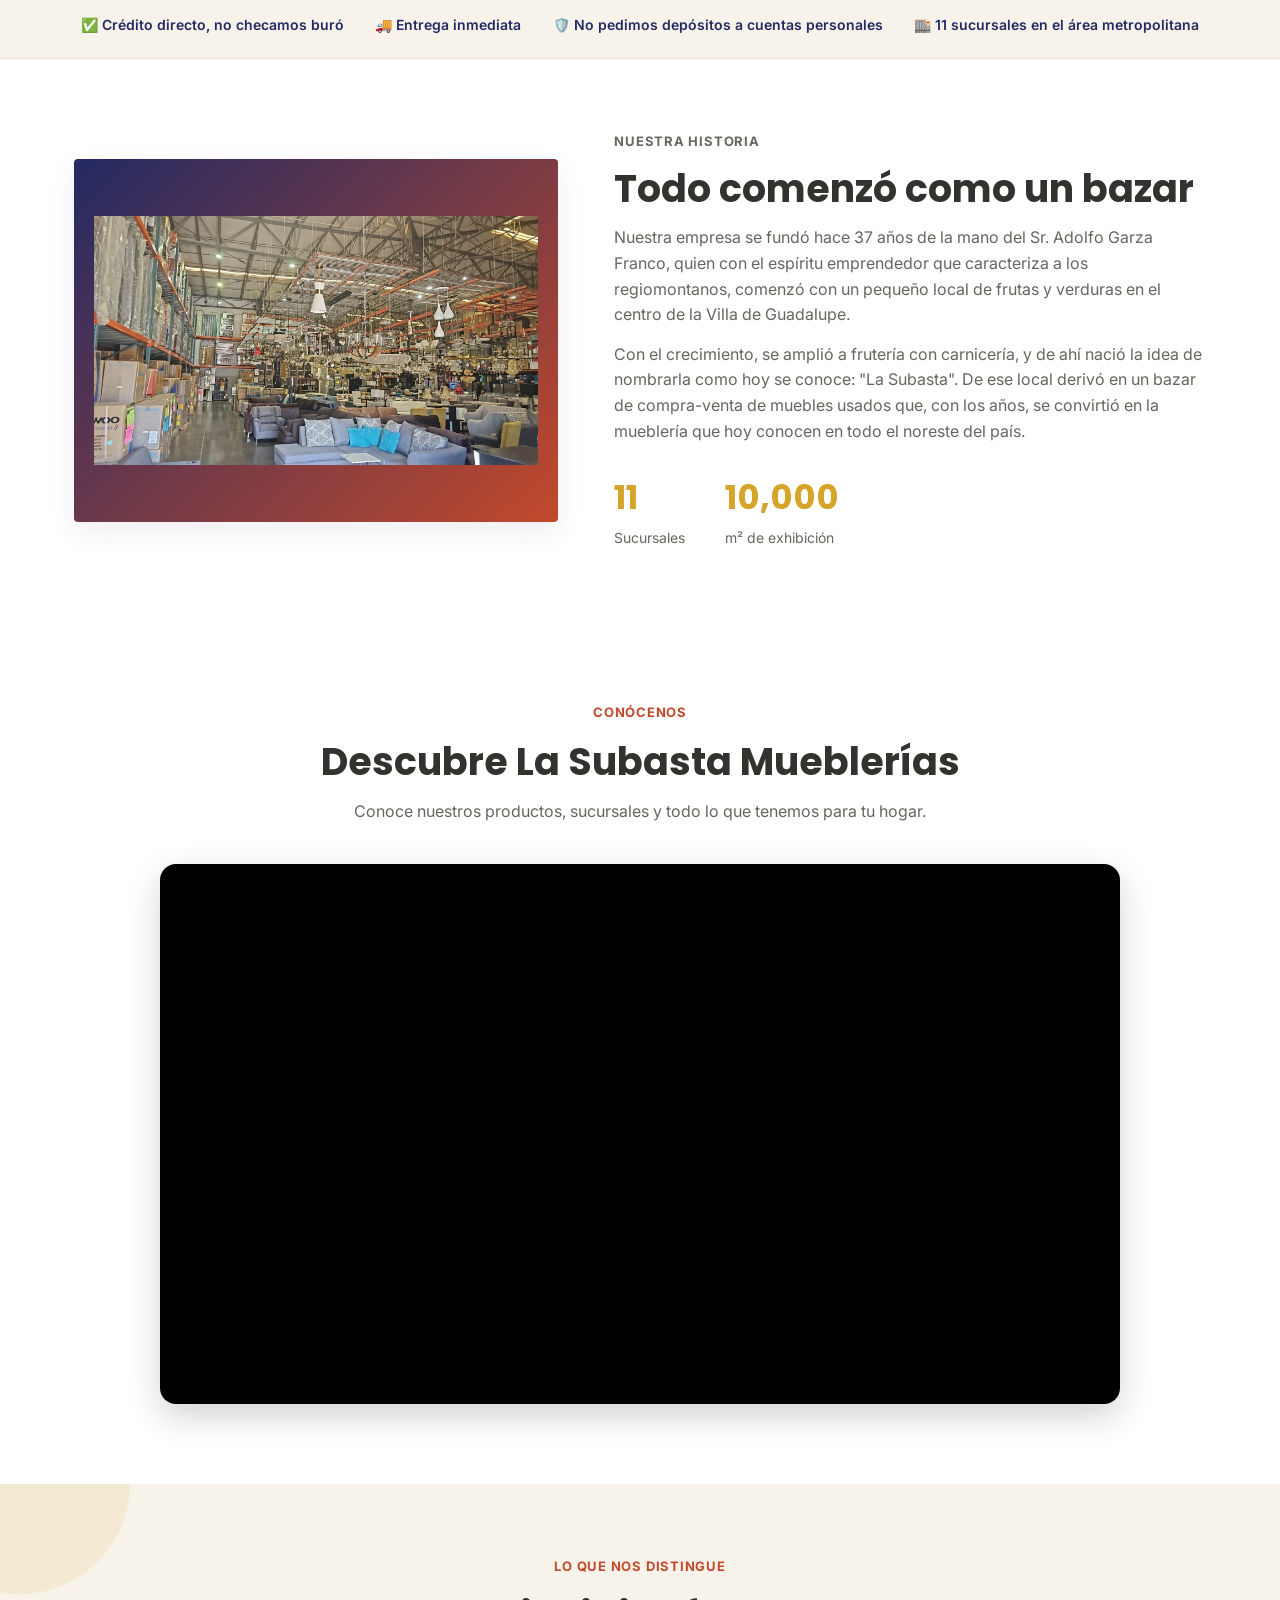
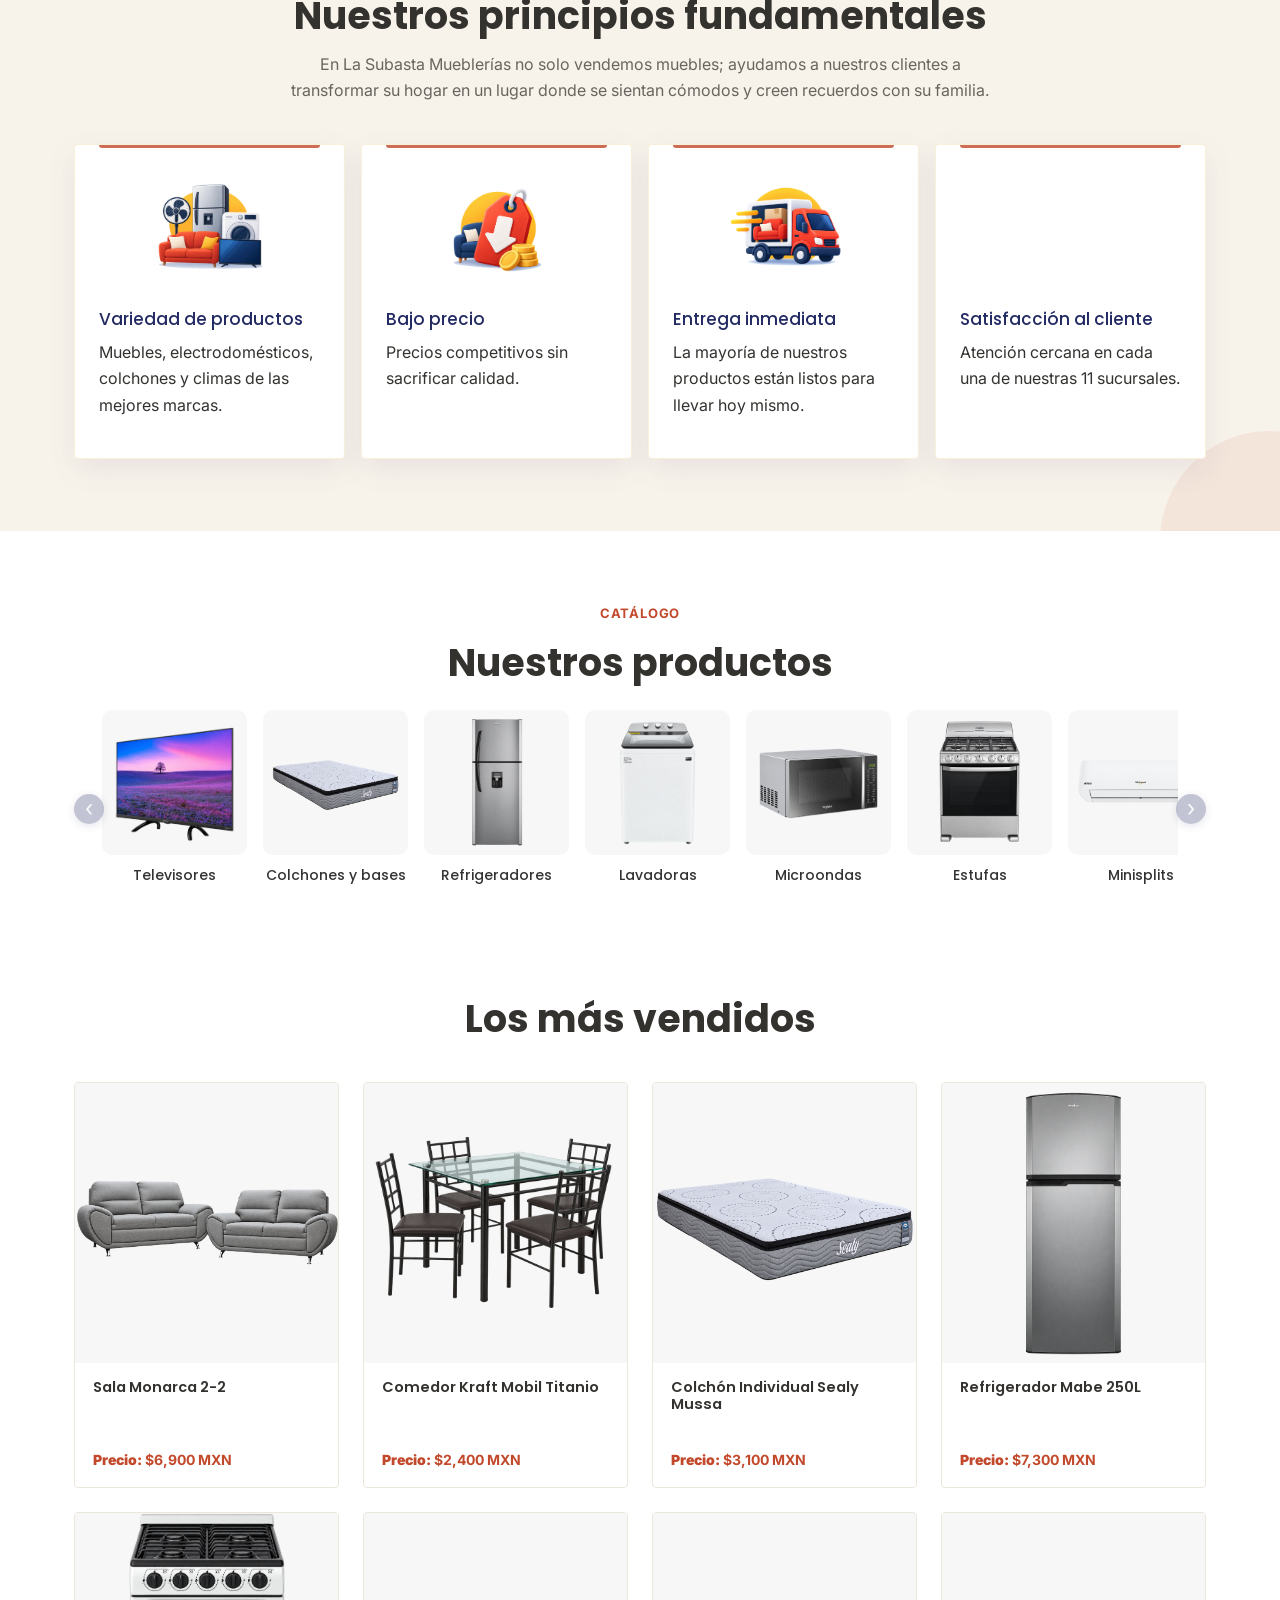
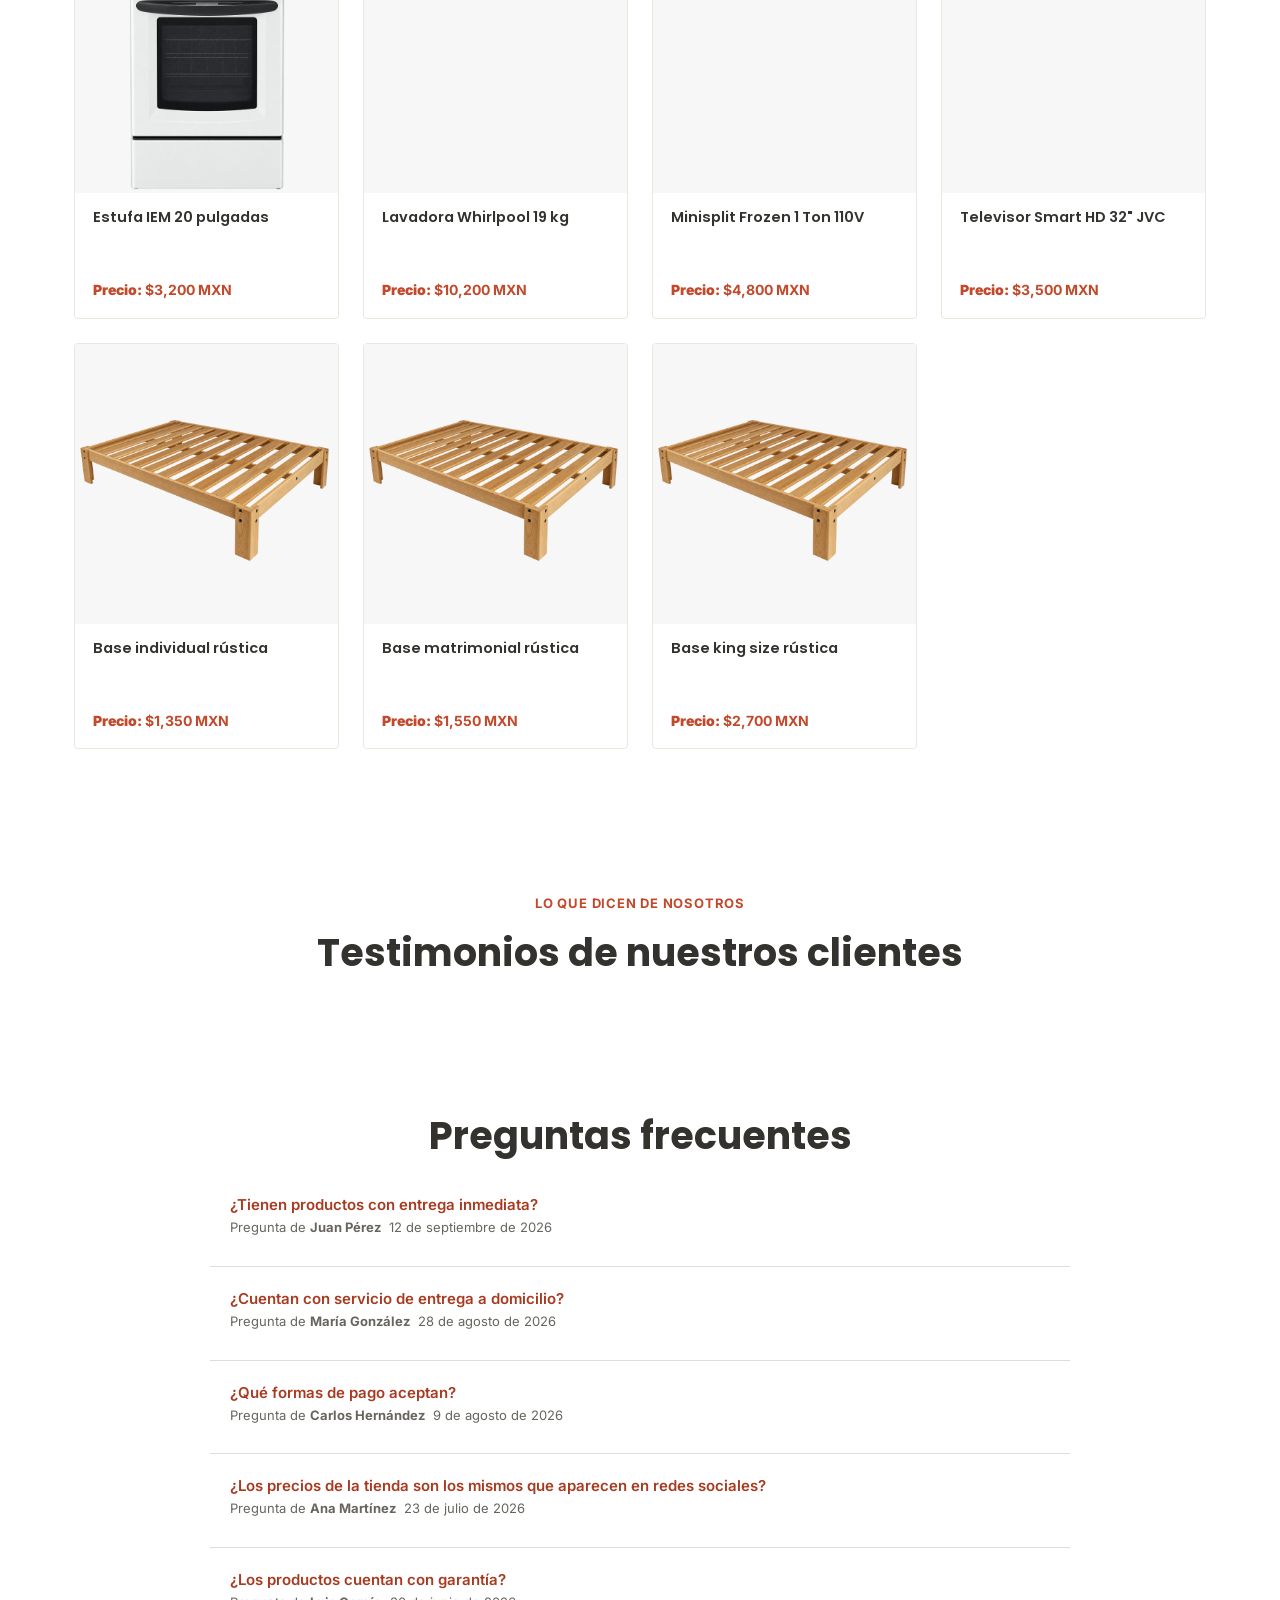
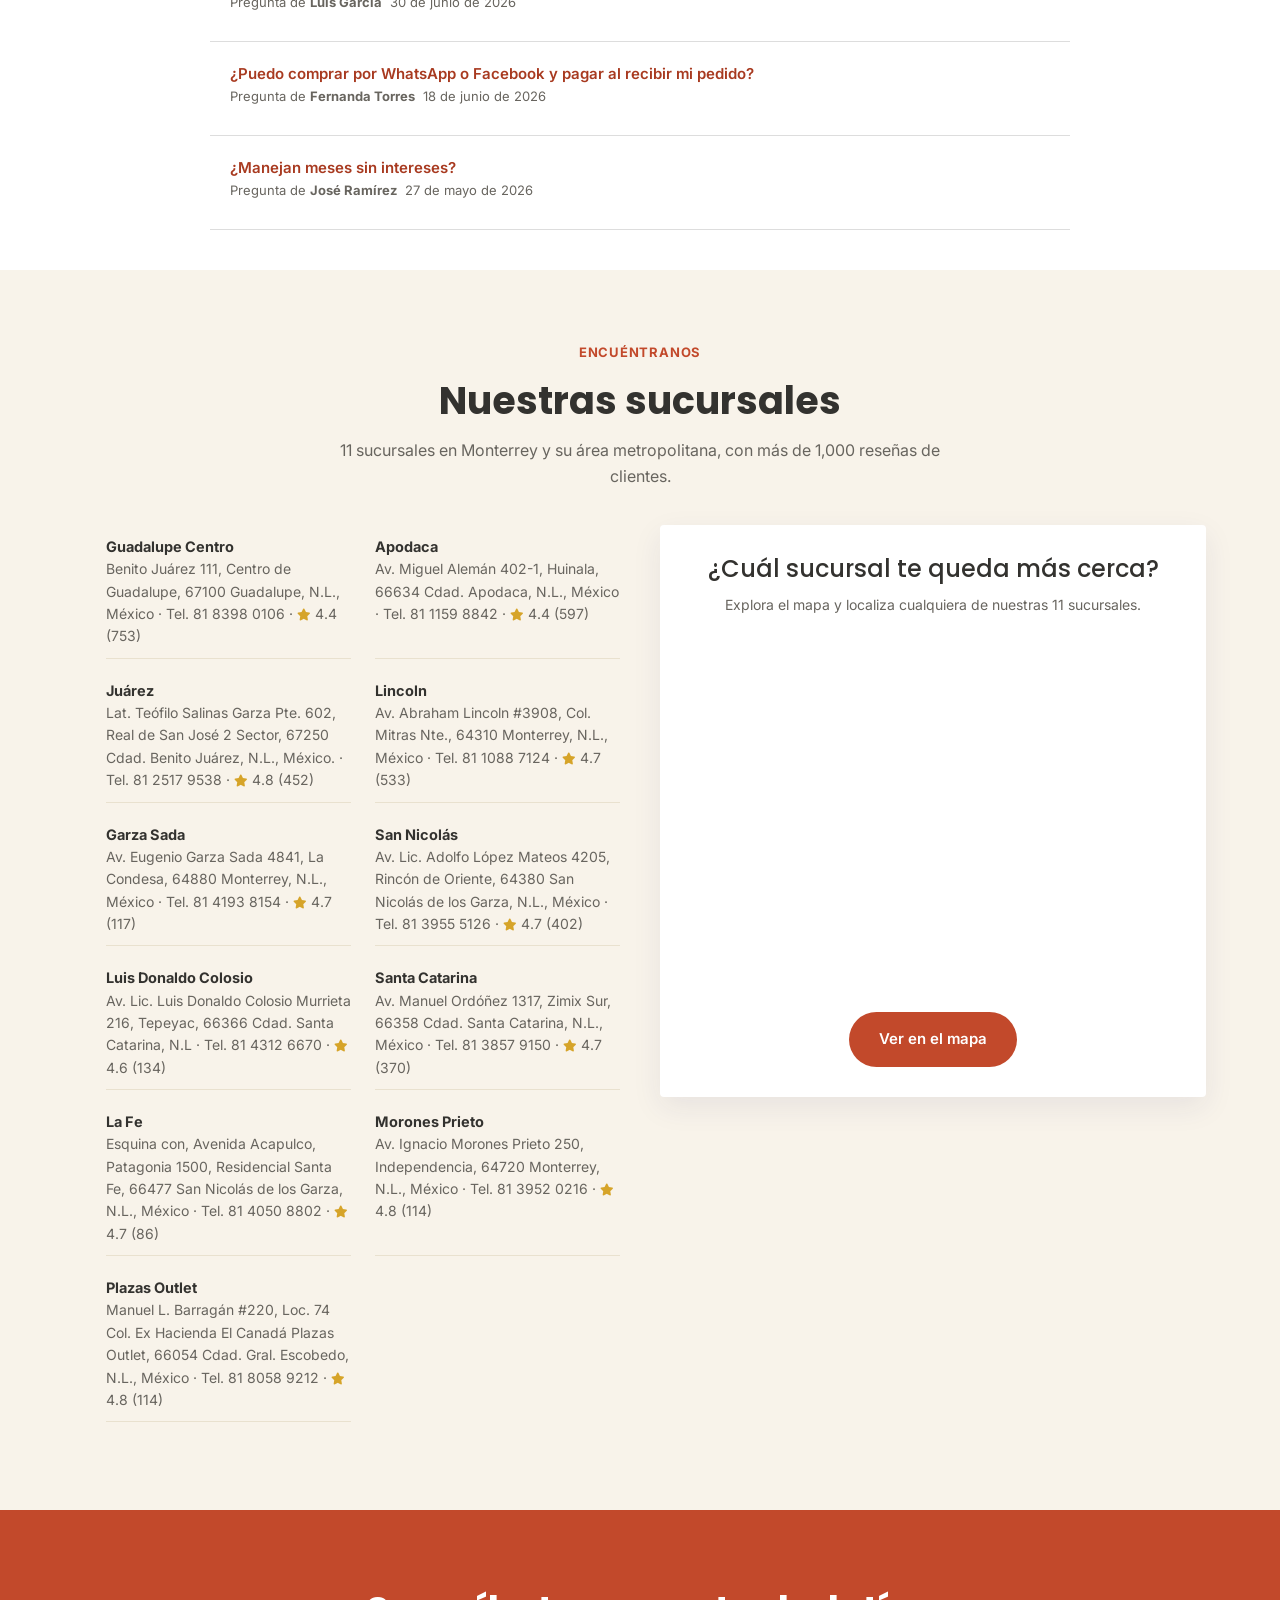
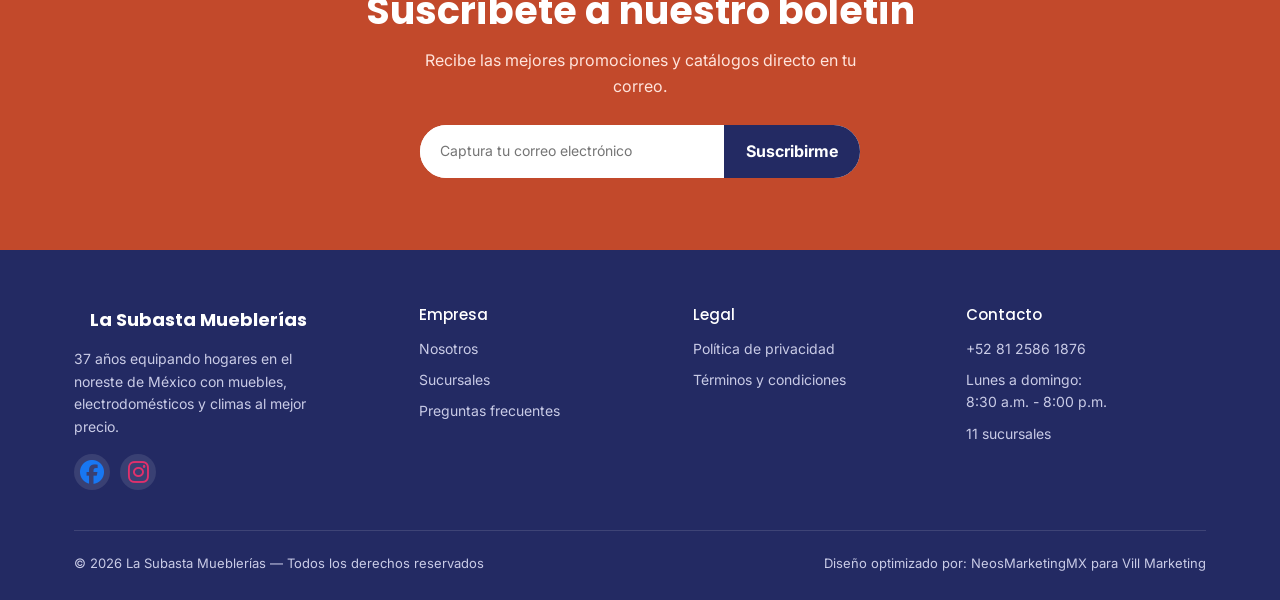
==== commit e3cff9fa: "Add files via upload" ====
--- a/index.html
+++ b/index.html
@@ -1885,7 +1885,7 @@
                     Confirma disponibilidad, modelo y color si aplica por WhatsApp.
                     Recibe tu pedido en 2 a 3 días y paga al recibir en tu domicilio.
                 </div>
-                <a href="https://wa.me/528125861876?text=${encodeURIComponent("Hola, quiero información sobre: " + promocion.titulo)}"
+                <a href="https://m.me/Subastamueblerias?text=${encodeURIComponent("Hola, quiero información sobre: " + promocion.titulo)}"
                     class="panel-wa" target="_blank" rel="noopener">Pedir por WhatsApp</a>
                 <p class="promocion-legal">Promoción exclusiva para venta en línea. Sujeto a disponibilidad.</p>
             </div>
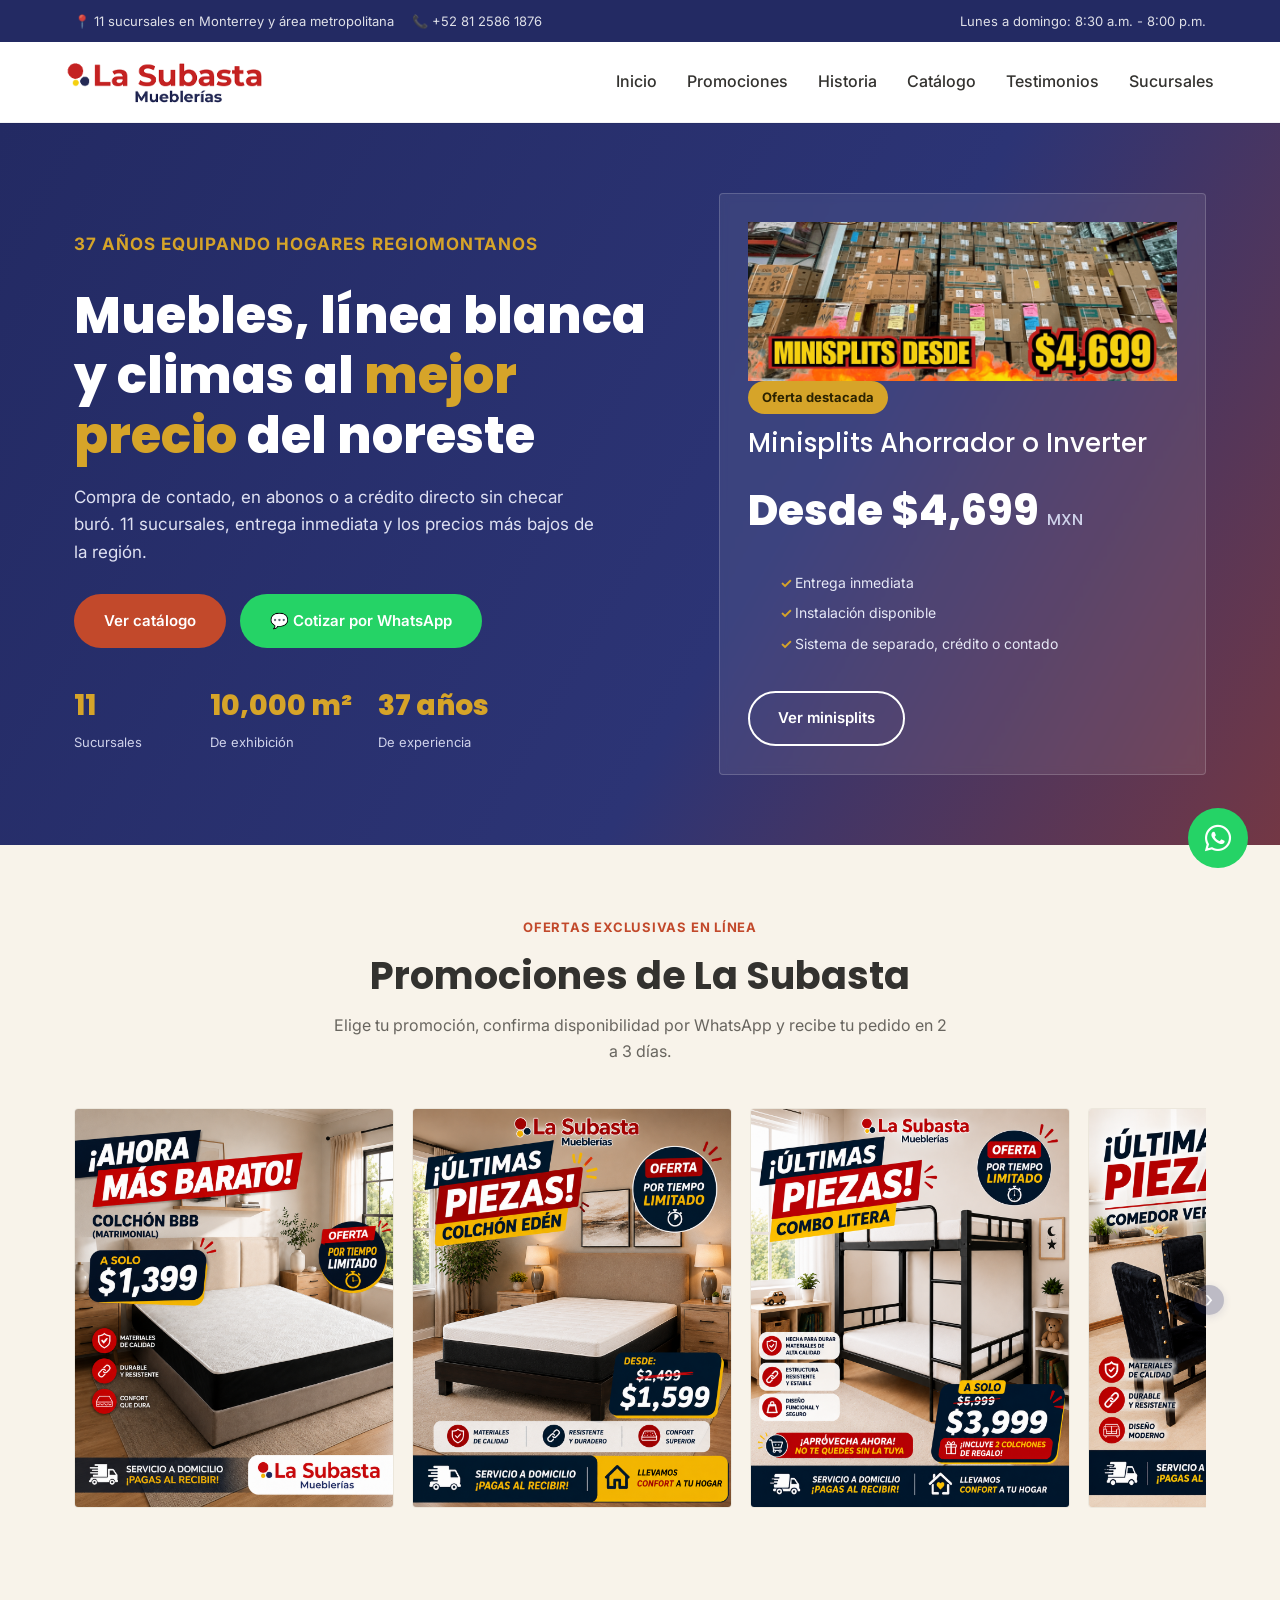
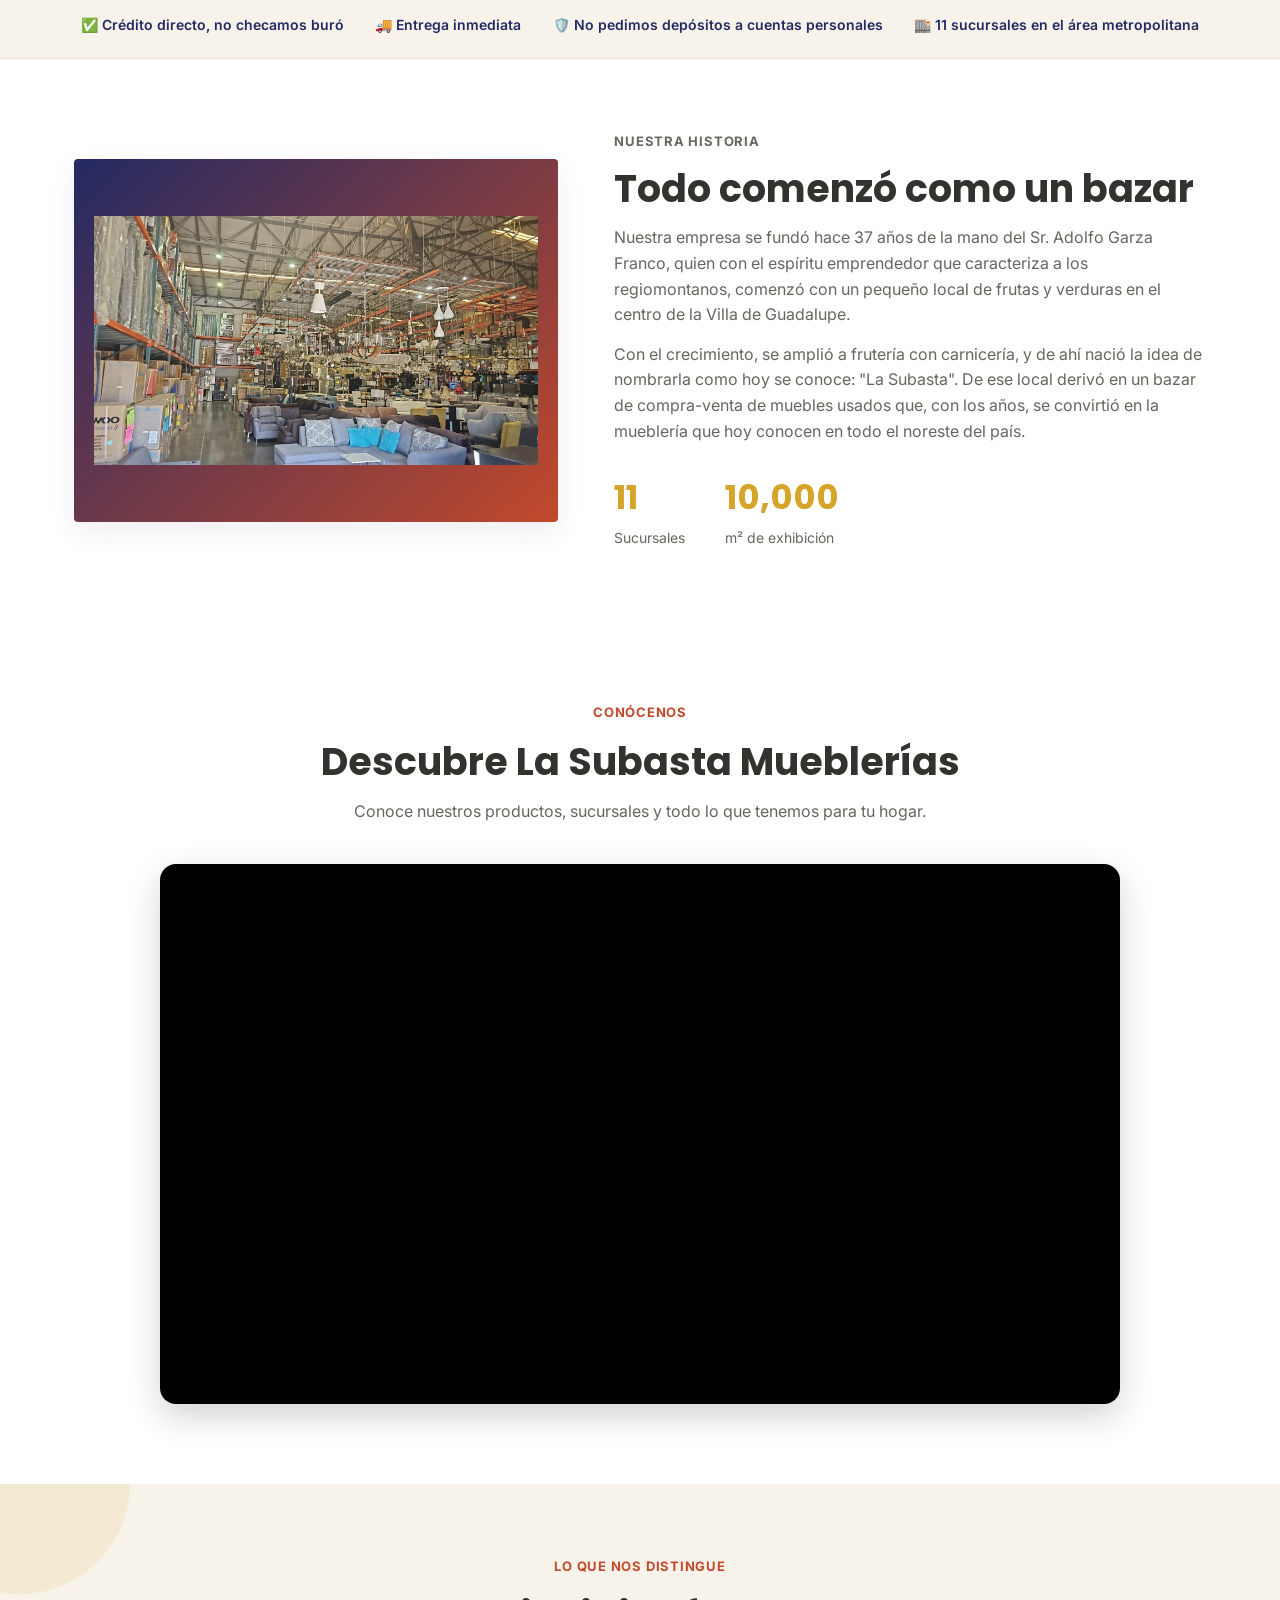
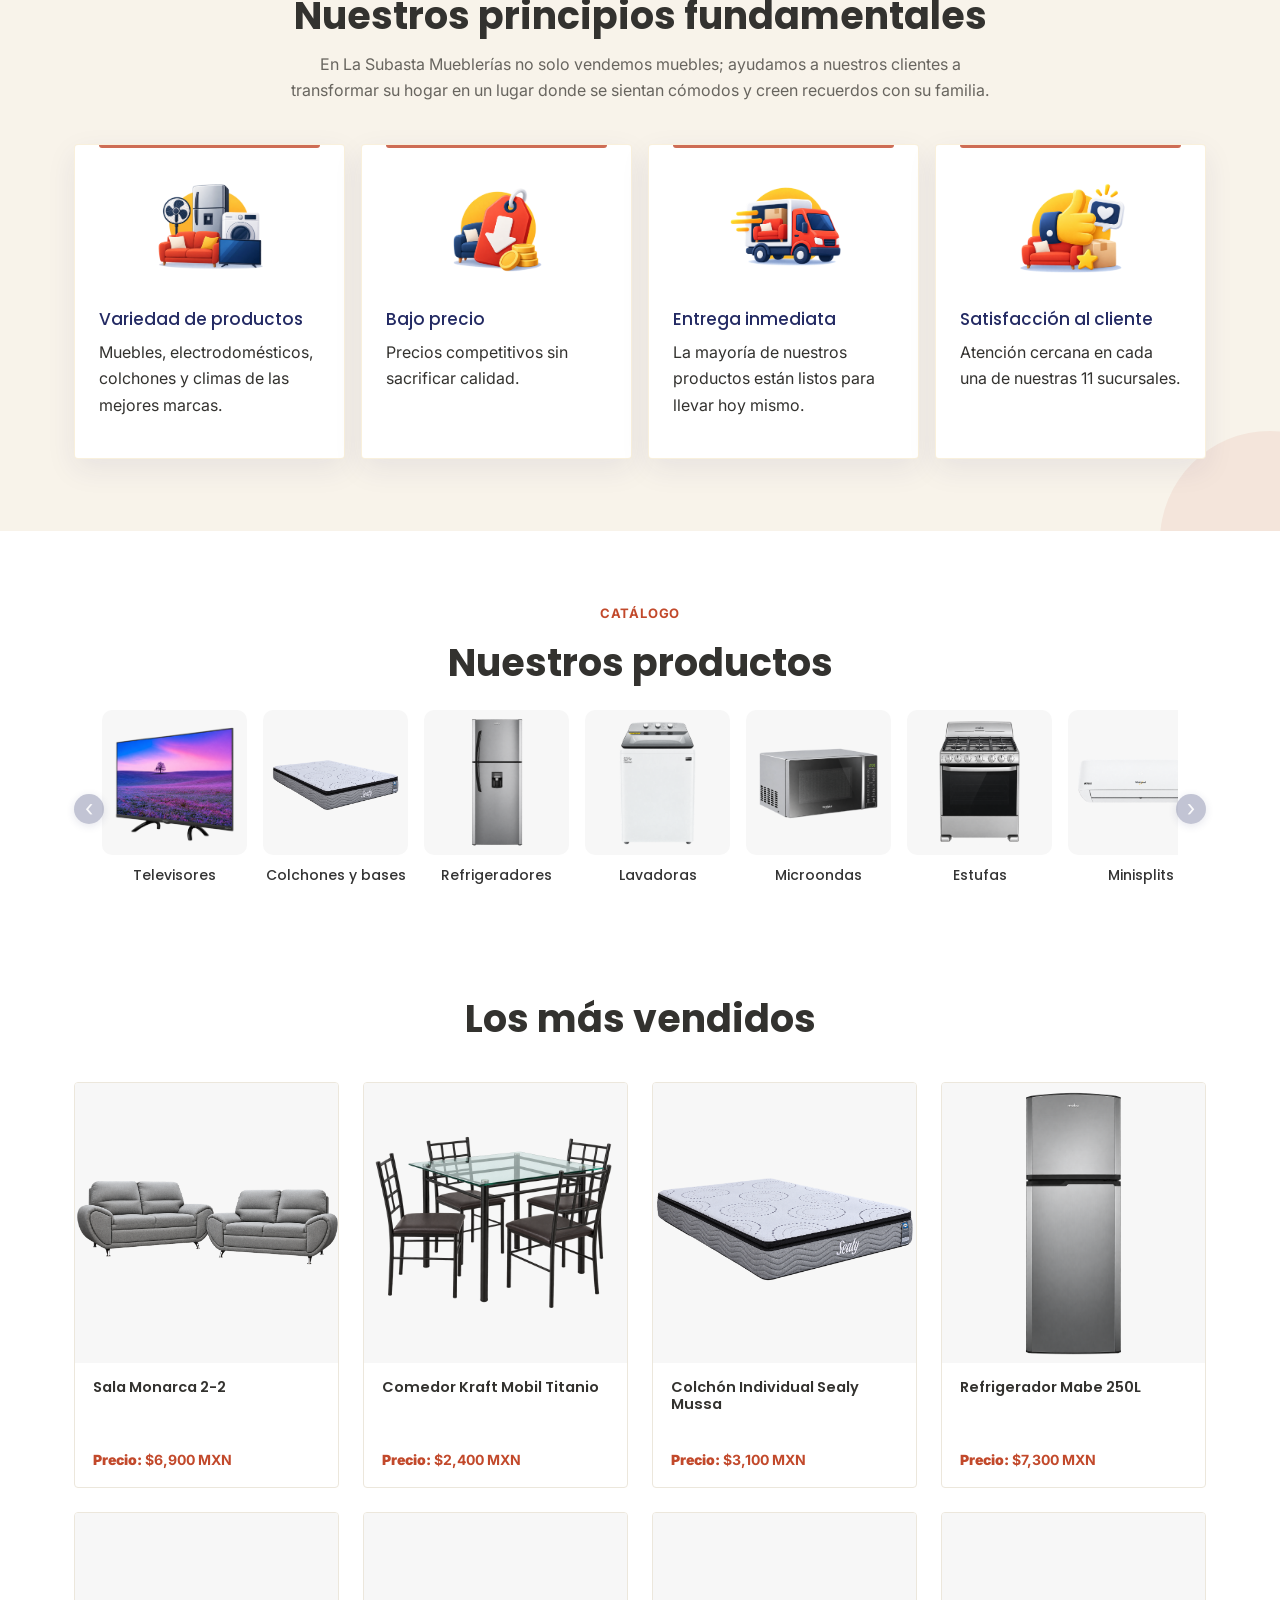
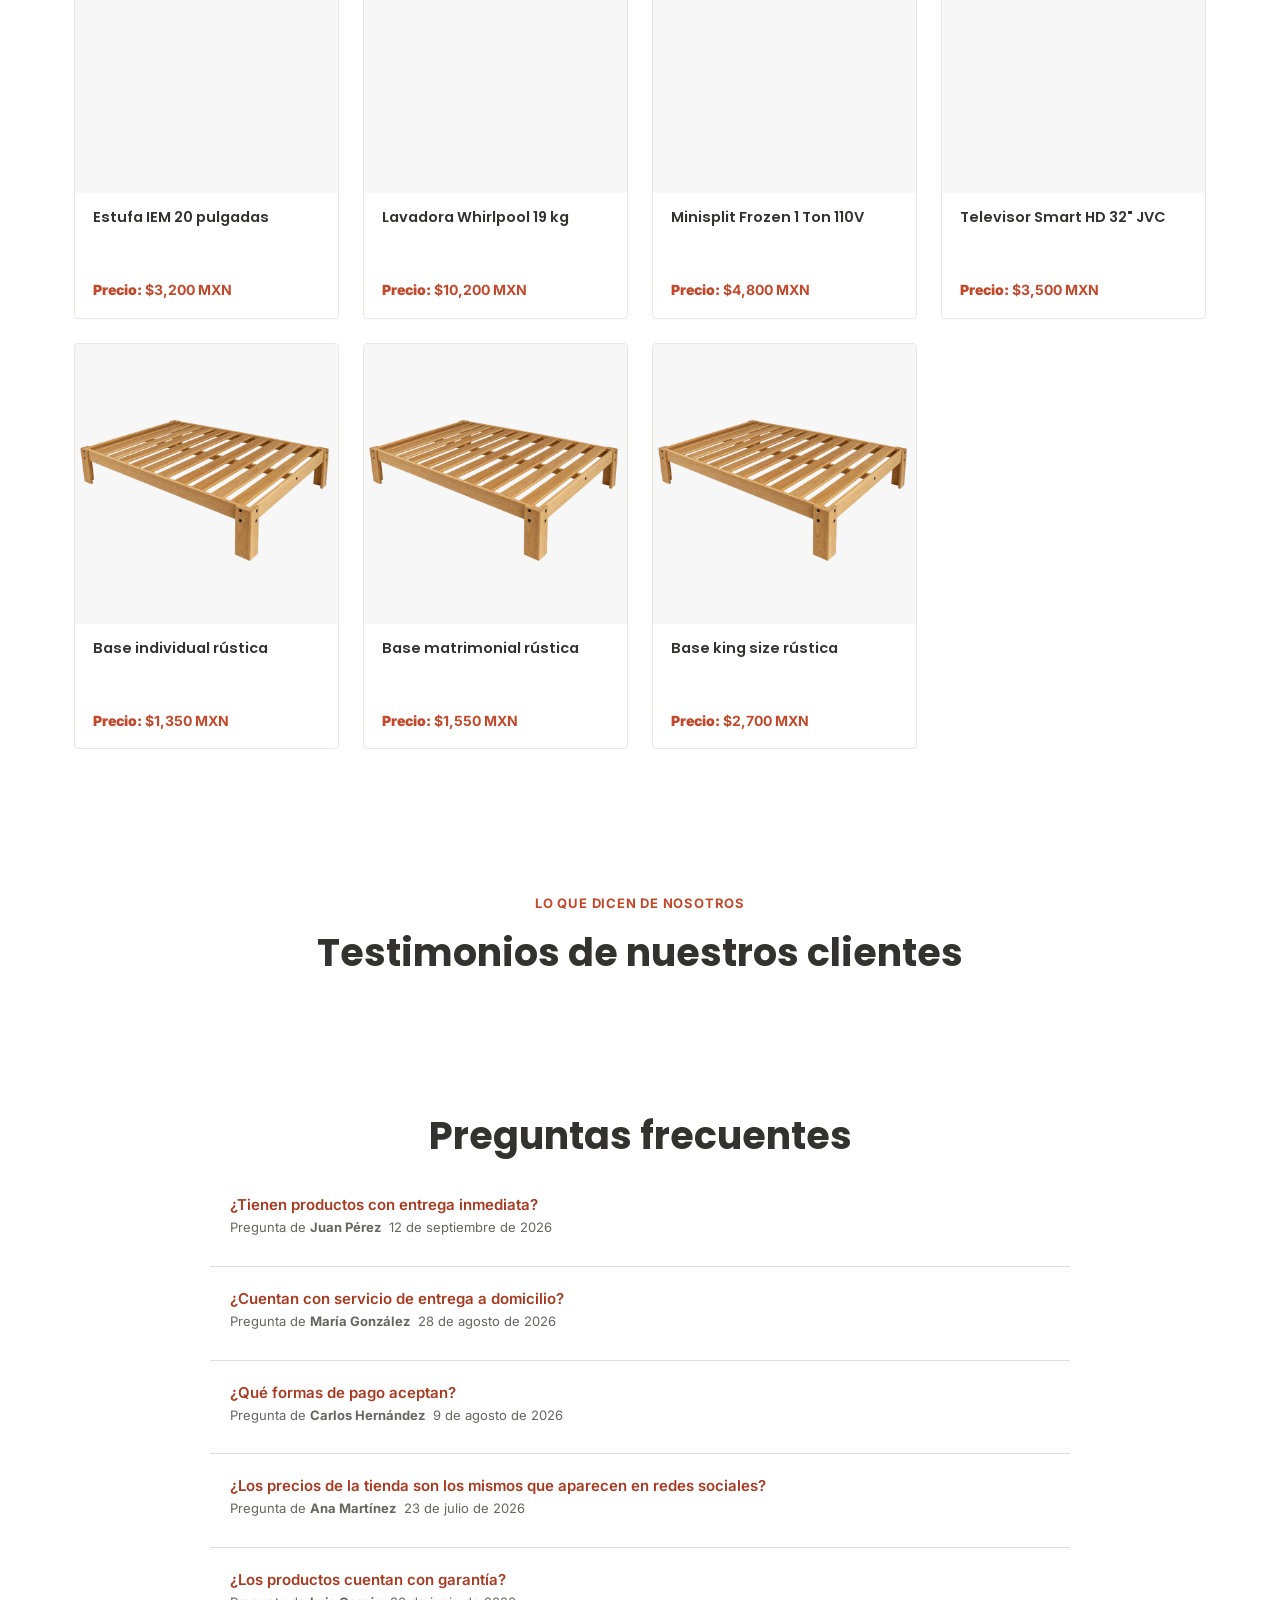
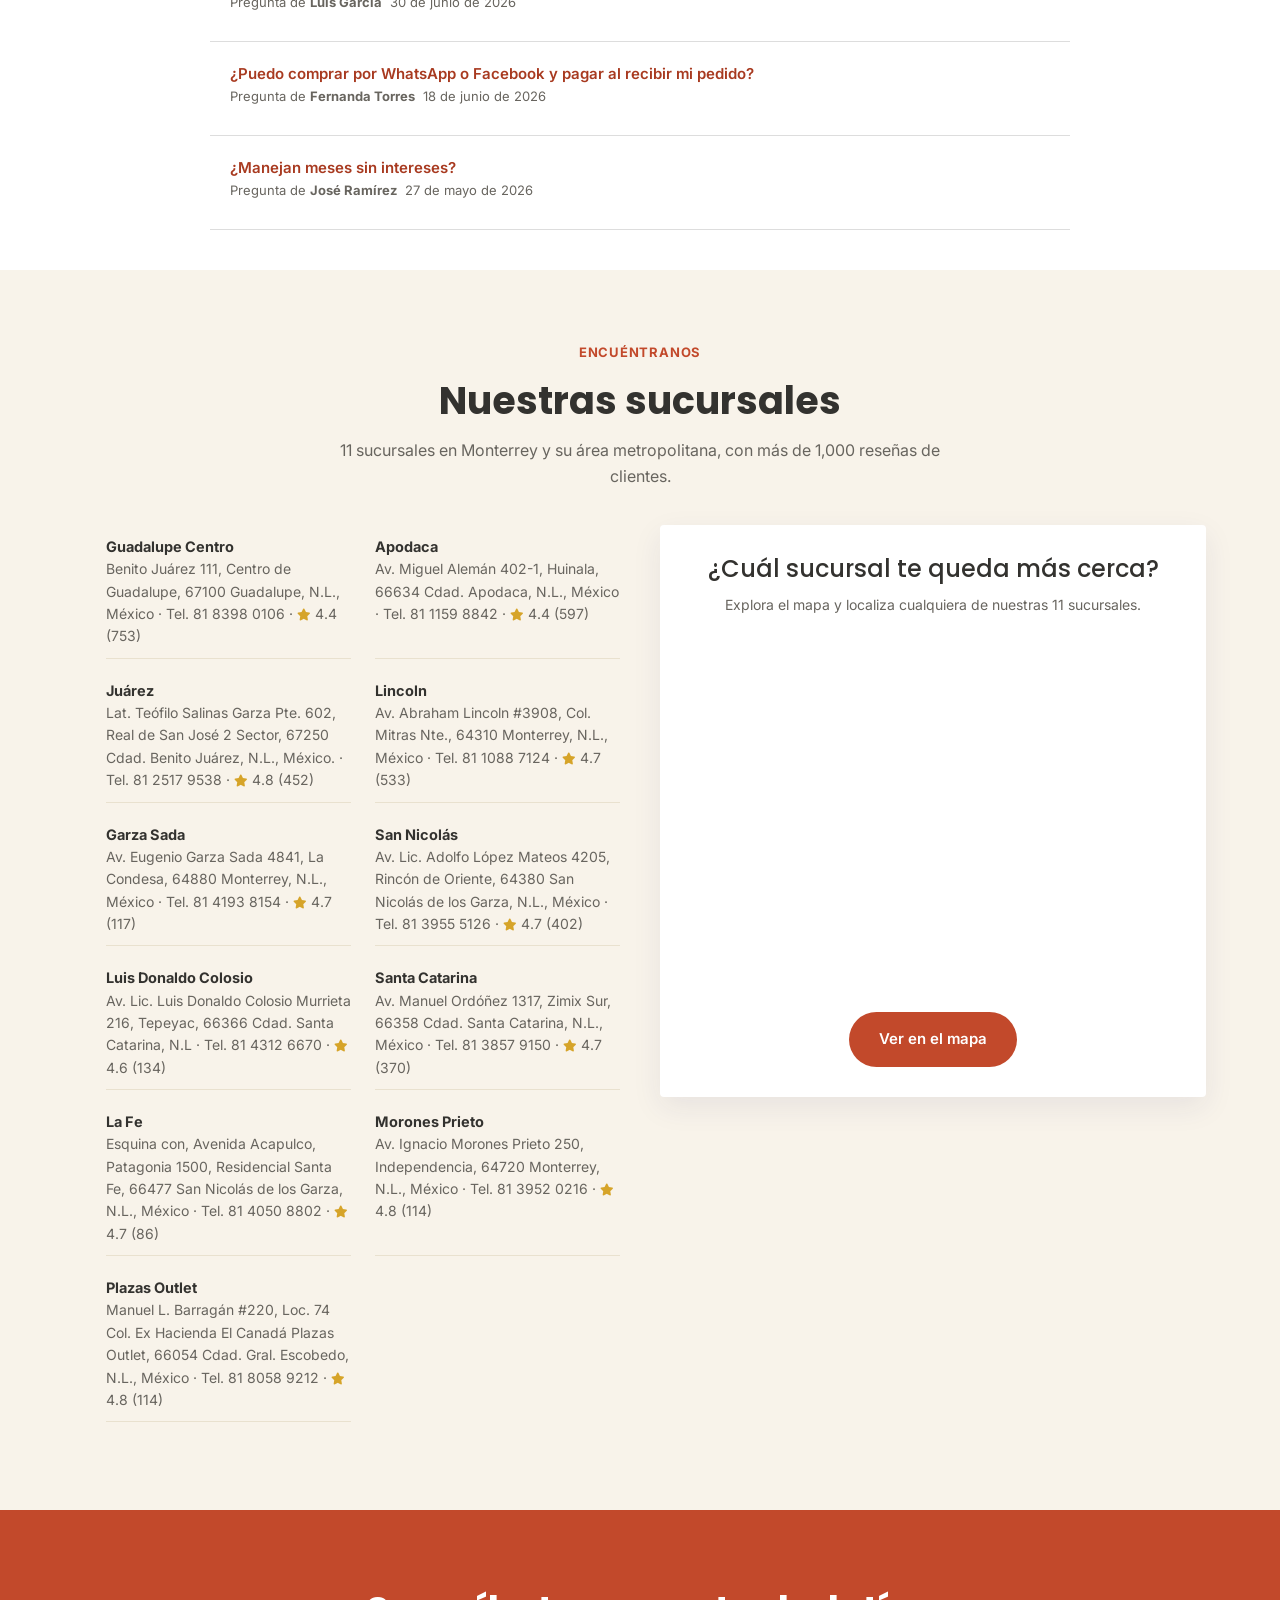
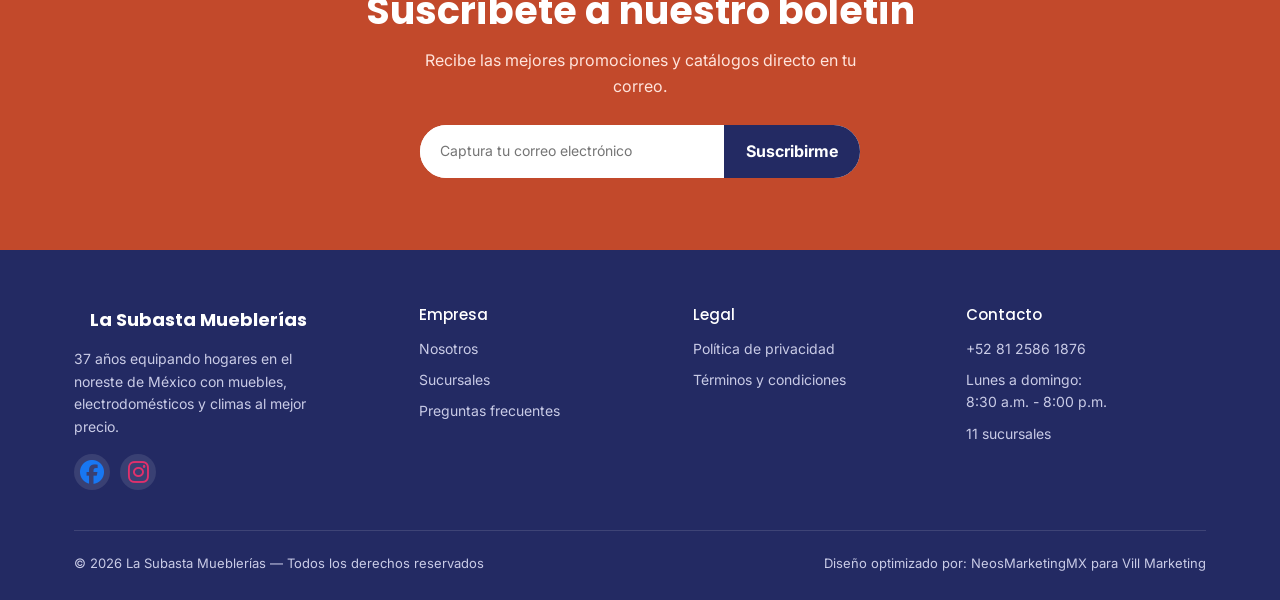
==== commit 9a992f84: "Add files via upload" ====
--- a/index.html
+++ b/index.html
@@ -1882,11 +1882,11 @@
                 <p>${promocion.detalle}</p>
                 <div class="promocion-compra">
                     <strong>Compra fácil desde casa</strong>
-                    Confirma disponibilidad, modelo y color si aplica por WhatsApp.
+                    Confirma disponibilidad, modelo y color si aplica por Messenger.
                     Recibe tu pedido en 2 a 3 días y paga al recibir en tu domicilio.
                 </div>
                 <a href="https://m.me/Subastamueblerias?text=${encodeURIComponent("Hola, quiero información sobre: " + promocion.titulo)}"
-                    class="panel-wa" target="_blank" rel="noopener">Pedir por WhatsApp</a>
+                    class="panel-wa promocion-messenger" target="_blank" rel="noopener"><i class="fa-brands fa-facebook-messenger" aria-hidden="true"></i> Consultar por Messenger</a>
                 <p class="promocion-legal">Promoción exclusiva para venta en línea. Sujeto a disponibilidad.</p>
             </div>
         `;
--- a/style.css
+++ b/style.css
@@ -1,3052 +1,3066 @@
-:root {
-    --naranja: #c2492b;
-    --naranja-osc: #a83a20;
-    --marino: #232a63;
-    --dorado: #d6a429;
-    --coral: #e2938a;
-    --crema: #f8f3ea;
-    --crema-osc: #f0e8d8;
-    --texto: #33322f;
-    --texto-suave: #68655f;
-    --blanco: #ffffff;
-    --radius: 4px;
-    --sombra: 0 10px 30px rgba(35, 42, 99, .08);
-}
-
-* {
-    box-sizing: border-box;
-    margin: 0;
-    padding: 0;
-}
-
-html {
-    scroll-behavior: smooth;
-    width: 100%;
-    overflow-x: clip;
-}
-
-body {
-    font-family: 'Inter', sans-serif;
-    color: var(--texto);
-    background: var(--blanco);
-    line-height: 1.6;
-    overflow-x: clip;
-    width: 100%;
-    min-width: 0;
-}
-
-h1,
-h2,
-h3,
-h4 {
-    font-family: 'Poppins', sans-serif;
-    line-height: 1.2;
-}
-
-img {
-    max-width: 100%;
-    display: block;
-}
-
-a {
-    text-decoration: none;
-    color: inherit;
-}
-
-ul {
-    list-style: none;
-}
-
-.container {
-    max-width: 1180px;
-    margin: 0 auto;
-    padding: 0 24px;
-}
-
-.btn {
-    display: inline-flex;
-    align-items: center;
-    gap: 8px;
-    padding: 14px 28px;
-    border-radius: 50px;
-    font-weight: 600;
-    font-size: 15px;
-    border: 2px solid transparent;
-    cursor: pointer;
-    transition: .2s;
-}
-
-.btn-primary {
-    background: var(--naranja);
-    color: #fff;
-}
-
-.btn-primary:hover {
-    background: var(--naranja-osc);
-}
-
-.btn-outline {
-    border-color: #fff;
-    color: #fff;
-}
-
-.btn-outline:hover {
-    background: rgba(255, 255, 255, .15);
-}
-
-.btn-whatsapp {
-    background: #25D366;
-    color: #fff;
-}
-
-.btn-whatsapp:hover {
-    background: #1ebc59;
-}
-
-.btn-cotiza {
-    border: 3px solid #fff;
-    background-color: transparent;
-    color: #fff;
-    border-radius: 12px;
-    padding: 8px 18px;
-    transition: background .3s ease, transform .2s ease;
-}
-
-.btn-cotiza:hover {
-    background: rgba(35, 42, 99, 0.9);
-    transform: scale(1.05);
-}
-
-.eyebrow {
-    color: var(--naranja);
-    font-weight: 700;
-    letter-spacing: .06em;
-    text-transform: uppercase;
-    font-size: 13px;
-}
-
-.section {
-    padding: 72px 0;
-}
-
-.section-title {
-    font-size: clamp(26px, 3.4vw, 38px);
-    font-weight: 700;
-    margin: 6px 0 14px;
-}
-
-.section-desc {
-    color: var(--texto-suave);
-    max-width: 620px;
-    font-size: 16px;
-}
-
-.novedades {
-    background: var(--crema);
-}
-
-.novedades-carrusel {
-    display: flex;
-    gap: 18px;
-    overflow-x: auto;
-    scroll-snap-type: x mandatory;
-    padding: 28px 4px 12px;
-    cursor: grab;
-    user-select: none;
-    touch-action: pan-y;
-    scrollbar-width: none;
-}
-
-.novedades-control {
-    position: relative;
-}
-
-.novedades-flecha {
-    position: absolute;
-    top: 50%;
-    z-index: 2;
-    display: flex;
-    align-items: center;
-    justify-content: center;
-    width: 30px;
-    height: 30px;
-    border: 0;
-    border-radius: 50%;
-    background: rgba(35, 42, 99, .28);
-    color: rgba(255, 255, 255, .9);
-    font-size: 23px;
-    line-height: 1;
-    cursor: pointer;
-    transform: translateY(-50%);
-    box-shadow: 0 2px 8px rgba(35, 42, 99, .12);
-    transition: background-color .2s ease, opacity .2s ease;
-}
-
-.novedades-flecha:hover,
-.novedades-flecha:focus-visible {
-    background: rgba(35, 42, 99, .5);
-}
-
-.novedades-flecha:disabled {
-    opacity: .35;
-    cursor: default;
-}
-
-.novedades-flecha.oculta {
-    visibility: hidden;
-    pointer-events: none;
-}
-
-.novedades-flecha-anterior {
-    left: -18px;
-}
-
-.novedades-flecha-siguiente {
-    right: -18px;
-}
-
-.novedades-carrusel::-webkit-scrollbar {
-    display: none;
-}
-
-.novedades-carrusel.arrastrando {
-    cursor: grabbing;
-    scroll-behavior: auto;
-    scroll-snap-type: none;
-}
-
-.novedades-carrusel.arrastrando.soltando,
-.grid-categorias.arrastrando.soltando,
-.contenedor-botones.arrastrando.soltando {
-    scroll-behavior: smooth;
-}
-
-.novedad-card {
-    flex: 0 0 min(320px, 78vw);
-    scroll-snap-align: start;
-    min-height: 245px;
-    overflow: hidden;
-    padding: 0;
-    border: 1px solid #ece7dc;
-    border-radius: var(--radius);
-    background: #fff;
-    cursor: pointer;
-    transition: .2s;
-}
-
-.novedad-card-contenido {
-    padding: 24px;
-}
-
-.novedad-card>img {
-    display: block;
-    width: 100%;
-    margin: auto;
-    height: 188px;
-    object-fit: cover;
-    background: #f7f7f7;
-    pointer-events: none;
-    user-select: none;
-    -webkit-user-drag: none;
-}
-
-.promocion-card {
-    min-height: 0;
-    height: auto;
-}
-
-.promocion-card>img {
-    height: auto;
-    object-fit: contain;
-}
-
-.novedad-card:hover {
-    box-shadow: var(--sombra);
-    transform: translateY(-3px);
-}
-
-.novedad-card:focus-visible {
-    outline: 3px solid var(--dorado);
-    outline-offset: 2px;
-}
-
-.novedad-meta {
-    display: flex;
-    align-items: center;
-    justify-content: space-between;
-    gap: 10px;
-    color: var(--texto-suave);
-    font-size: 12px;
-}
-
-.novedad-pill {
-    padding: 4px 10px;
-    border-radius: 99px;
-    font-size: 11px;
-    font-weight: 700;
-    text-transform: uppercase;
-}
-
-.novedad-pill.ofertas {
-    background: #fff1e8;
-    color: #9a3412;
-}
-
-.novedad-pill.tips {
-    background: #ecfdf3;
-    color: #166534;
-}
-
-.novedad-pill.temporadas {
-    background: #f3efff;
-    color: #5b21b6;
-}
-
-.novedad-card h3 {
-    margin: 22px 0 12px;
-    color: var(--marino);
-    font-size: 21px;
-}
-
-.novedad-card p {
-    color: var(--texto-suave);
-    font-size: 14px;
-}
-
-.promocion-modal-precio {
-    margin: 8px 0 14px;
-    font-size: 32px !important;
-    color: var(--naranja) !important;
-    font-weight: 900 !important;
-}
-
-.novedad-link {
-    display: inline-block;
-    margin-top: 20px;
-    color: var(--naranja);
-    font-size: 14px;
-    font-weight: 700;
-}
-
-.novedad-modal-fondo {
-    position: fixed;
-    inset: 0;
-    display: none;
-    align-items: center;
-    justify-content: center;
-    padding: 20px;
-    background: rgba(0, 0, 0, .6);
-    z-index: 9999;
-    overscroll-behavior: none;
-    touch-action: none;
-}
-
-.novedad-modal-fondo.abierto {
-    display: flex;
-}
-
-.novedad-modal {
-    position: relative;
-    width: min(920px, 94vw);
-    max-height: 90vh;
-    overflow-y: auto;
-    border-radius: var(--radius);
-    background: #fff;
-    box-shadow: 0 12px 35px rgba(0, 0, 0, .25);
-    overscroll-behavior: contain;
-    touch-action: pan-y;
-}
-
-.novedad-modal>#novedadModalContenido {
-    display: grid;
-    grid-template-columns: 400px minmax(0, 1fr);
-    align-items: stretch;
-}
-
-.promocion-modal-imagen {
-    display: flex;
-    align-items: center;
-    justify-content: center;
-    align-self: start;
-    line-height: 0;
-    background: #eeeeee;
-}
-
-.promocion-modal-imagen img {
-    display: block;
-    width: 100%;
-    height: auto;
-    object-fit: contain;
-    margin: 0;
-}
-
-.promocion-modal-info {
-    padding: 22px;
-}
-
-.promocion-compra {
-    margin-top: 18px;
-    padding: 16px;
-    border: 1px solid #eadfd2;
-    border-radius: 14px;
-    background: #f7f3ed;
-    color: var(--texto-suave);
-    line-height: 1.6;
-}
-
-.promocion-compra strong {
-    display: block;
-    margin-bottom: 4px;
-    color: var(--marino);
-}
-
-.promocion-legal {
-    margin: 12px 0 0;
-    color: #85888d !important;
-    font-size: 12px !important;
-    text-align: center;
-}
-
-.novedad-modal h2 {
-    margin: 8px 0 16px;
-    color: var(--marino);
-}
-
-.novedad-modal .novedad-modal-meta {
-    color: var(--naranja);
-    font-size: 12px;
-    font-weight: 700;
-    letter-spacing: .08em;
-    text-transform: uppercase;
-}
-
-.novedad-modal p,
-.novedad-modal li {
-    color: var(--texto-suave);
-    font-size: 15px;
-}
-
-.novedad-modal-detalle {
-    margin-top: 16px;
-}
-
-.novedad-modal-subtitulo {
-    margin: 22px 0 8px;
-    color: var(--marino);
-    font-size: 17px;
-}
-
-.novedad-modal-lista {
-    margin: 0 0 20px 20px;
-    padding: 0;
-}
-
-.novedad-modal ul {
-    margin: 14px 0 20px 20px;
-}
-
-.novedad-modal .panel-wa {
-    display: block;
-    margin-top: 22px;
-}
-
-@media (max-width: 700px) {
-    .novedad-modal {
-        width: min(94vw, 520px);
-    }
-
-    .novedad-modal>#novedadModalContenido {
-        grid-template-columns: 1fr;
-    }
-
-    .promocion-modal-imagen {
-        min-height: 260px;
-    }
-
-    .promocion-modal-info {
-        padding: 22px;
-    }
-}
-
-.center {
-    text-align: center;
-    margin-left: auto;
-    margin-right: auto;
-}
-
-/* Top bar */
-.topbar {
-    background: var(--marino);
-    color: #fff;
-    font-size: 13px;
-    position: relative;
-    z-index: 1;
-}
-
-.topbar .container {
-    display: flex;
-    justify-content: space-between;
-    align-items: center;
-    min-height: 42px;
-    padding-top: 8px;
-    padding-bottom: 8px;
-    flex-wrap: wrap;
-    gap: 6px;
-}
-
-.topbar-links {
-    display: flex;
-    gap: 18px;
-    flex-wrap: wrap;
-}
-
-.topbar-links span {
-    opacity: .85;
-}
-
-/* Logo size */
-.logo img {
-    display: block;
-    height: 45px;
-    /* Altura ideal para barras de navegación estándar */
-    width: auto;
-    /* Mantiene la proporción original sin distorsionar */
-}
-
-/* Header */
-header.site {
-    position: relative;
-    top: 0;
-    left: 0;
-    width: 100%;
-    background: rgba(255, 255, 255, 0.96);
-    -webkit-backdrop-filter: blur(8px);
-    backdrop-filter: blur(8px);
-    z-index: 1000;
-    box-shadow: 0 1px 0 rgba(0, 0, 0, .06);
-    border-bottom: 1px solid rgba(35, 42, 99, .06);
-    transition: box-shadow .2s ease, background-color .2s ease;
-}
-
-header.site.is-sticky {
-    position: fixed;
-    top: 0;
-    left: 0;
-    width: 100%;
-    box-shadow: 0 4px 18px rgba(35, 42, 99, .08);
-}
-
-.nav {
-    display: flex;
-    align-items: center;
-    justify-content: space-between;
-    padding: 16px;
-    position: relative;
-    z-index: 1;
-    min-height: 80px;
-}
-
-.logo {
-    display: flex;
-    align-items: center;
-    gap: 10px;
-}
-
-.logo .dots {
-    display: flex;
-    flex-direction: column;
-    gap: 3px;
-}
-
-.logo .dots span {
-    width: 11px;
-    height: 11px;
-    border-radius: 50%;
-}
-
-.logo .dots span:first-child {
-    background: var(--naranja);
-}
-
-.logo .dots span:last-child {
-    background: var(--marino);
-    margin-left: 6px;
-}
-
-.logo-text {
-    line-height: 1.05;
-}
-
-.logo-text b {
-    display: block;
-    font-family: 'Poppins', sans-serif;
-    font-weight: 800;
-    font-size: 22px;
-    color: var(--naranja);
-}
-
-.logo-text small {
-    display: block;
-    font-family: 'Poppins', sans-serif;
-    font-weight: 700;
-    font-size: 14px;
-    color: var(--marino);
-    letter-spacing: .04em;
-}
-
-.menu {
-    display: flex;
-    gap: 30px;
-    font-weight: 500;
-    font-size: 16px;
-}
-
-.menu a:hover {
-    color: var(--naranja);
-}
-
-.nav-cta {
-    display: flex;
-    gap: 12px;
-    align-items: center;
-}
-
-.nav-cta .btn {
-    padding: 11px 20px;
-    font-size: 14px;
-}
-
-.burger {
-    display: none;
-    font-size: 26px;
-    background: none;
-    border: none;
-    cursor: pointer;
-}
-
-/* Hero */
-.hero {
-    background: linear-gradient(120deg, var(--marino) 0%, #2c3475 60%, var(--naranja-osc) 130%);
-    color: #fff;
-    padding: 70px 0;
-    position: relative;
-    overflow: hidden;
-}
-
-.hero.catalogo {
-    background-image: url("img/lasubasta.png");
-    background-size: cover;
-    background-position: center;
-    width: 100%;
-    height: 100vh;
-    /* ocupa toda la pantalla */
-    display: flex;
-    justify-content: center;
-    align-items: center;
-    text-align: center;
-}
-
-.hero.catalogo::before {
-    content: "";
-    position: absolute;
-    top: 0;
-    left: 0;
-    width: 100%;
-    height: 100%;
-    background: rgba(0, 0, 0, 0.45);
-    /* 0.4 = nivel de oscuridad */
-    z-index: 1;
-}
-
-.hero-content {
-    position: relative;
-    z-index: 2;
-    color: #fff;
-}
-
-.hero-content {
-    color: #fff;
-}
-
-.hero-content h1 {
-    font-size: 48px;
-    font-weight: 700;
-    margin-bottom: 20px;
-}
-
-.hero-content p {
-    font-size: 20px;
-    margin-bottom: 30px;
-}
-
-.hero-content .btn {
-    background: var(--naranja-osc);
-    color: #fff;
-    padding: 12px 24px;
-    border-radius: 4px;
-    text-decoration: none;
-    font-weight: 600;
-    transition: background .3s ease;
-}
-
-.hero-content .btn:hover {
-    background: #ff7a00;
-}
-
-.hero .container {
-    display: grid;
-    grid-template-columns: 1.1fr .9fr;
-    gap: 50px;
-    align-items: center;
-}
-
-.hero h1 {
-    font-size: clamp(30px, 4.4vw, 50px);
-    font-weight: 800;
-}
-
-.hero h1 span {
-    color: var(--dorado);
-}
-
-.hero p {
-    margin: 18px 0 28px;
-    font-size: 17px;
-    color: #dfe1f2;
-    max-width: 520px;
-}
-
-.hero-actions {
-    display: flex;
-    gap: 14px;
-    flex-wrap: wrap;
-}
-
-.hero-badges {
-    display: flex;
-    gap: 26px;
-    margin-top: 36px;
-    flex-wrap: wrap;
-}
-
-.hero-badges div {
-    min-width: 110px;
-}
-
-.hero-badges b {
-    display: block;
-    font-size: 28px;
-    font-weight: 800;
-    color: var(--dorado);
-    font-family: 'Poppins', sans-serif;
-}
-
-.hero-badges span {
-    font-size: 13px;
-    color: #cfd2ea;
-}
-
-.hero-visual {
-    background: rgba(255, 255, 255, .08);
-    border: 1px solid rgba(255, 255, 255, .18);
-    border-radius: var(--radius);
-    padding: 28px;
-    backdrop-filter: blur(4px);
-}
-
-.hero-visual .tag {
-    display: inline-block;
-    background: var(--dorado);
-    color: #2b2200;
-    font-weight: 700;
-    font-size: 13px;
-    padding: 6px 14px;
-    border-radius: 50px;
-    margin-bottom: 14px;
-}
-
-.hero-visual h3 {
-    font-size: 26px;
-    margin-bottom: 6px;
-}
-
-.hero-visual .price {
-    font-size: 42px;
-    font-weight: 800;
-    color: #fff;
-    font-family: 'Poppins', sans-serif;
-}
-
-.hero-visual .price small {
-    font-size: 16px;
-    font-weight: 500;
-    color: #cfd2ea;
-}
-
-.hero-visual ul {
-    margin-top: 16px;
-    display: flex;
-    flex-direction: column;
-    gap: 8px;
-    font-size: 14px;
-    color: #e7e9f6;
-}
-
-.hero-visual ul li:before {
-    content: "✓ ";
-    color: var(--dorado);
-    font-weight: 700;
-}
-
-/* Trust strip */
-.trust {
-    background: var(--crema);
-    padding: 22px 0;
-    border-bottom: 1px solid #eee2cf;
-}
-
-.trust .container {
-    display: flex;
-    justify-content: space-around;
-    flex-wrap: wrap;
-    gap: 18px;
-    text-align: center;
-    font-size: 14px;
-    font-weight: 600;
-    color: var(--marino);
-}
-
-.trust .item {
-    display: flex;
-    align-items: center;
-    gap: 8px;
-}
-
-/* Historia */
-.historia .container {
-    display: grid;
-    grid-template-columns: .9fr 1.1fr;
-    gap: 56px;
-    align-items: center;
-}
-
-.historia-img {
-    border-radius: var(--radius);
-    overflow: hidden;
-    box-shadow: var(--sombra);
-    aspect-ratio: 4/3;
-    background: linear-gradient(135deg, var(--marino), var(--naranja));
-    display: flex;
-    align-items: center;
-    justify-content: center;
-    color: #fff;
-    font-family: 'Poppins', sans-serif;
-    font-weight: 700;
-    font-size: 14px;
-    text-align: center;
-    padding: 20px;
-}
-
-.historia p {
-    color: var(--texto-suave);
-    margin-bottom: 14px;
-}
-
-.counters {
-    display: flex;
-    gap: 40px;
-    margin-top: 26px;
-}
-
-.counters b {
-    font-size: 34px;
-    color: var(--dorado);
-    font-family: 'Poppins', sans-serif;
-    display: block;
-}
-
-.counters span {
-    font-size: 14px;
-    color: var(--texto-suave);
-}
-
-.video-section {
-    padding: 80px 0;
-}
-
-.video-wrapper {
-    width: min(100%, 960px);
-    margin: 40px auto 0;
-    aspect-ratio: 16 / 9;
-    overflow: hidden;
-    border-radius: 16px;
-    background: #000;
-    box-shadow: 0 12px 35px rgba(0, 0, 0, 0.18);
-}
-
-.video-wrapper iframe {
-    display: block;
-    width: 100%;
-    height: 100%;
-    border: 0;
-}
-
-/* Principios */
-.principios {
-    background: var(--crema);
-    position: relative;
-    overflow: hidden;
-}
-
-.principios::before,
-.principios::after {
-    content: "";
-    position: absolute;
-    width: 220px;
-    height: 220px;
-    border-radius: 50%;
-    pointer-events: none;
-}
-
-.principios::before {
-    top: -110px;
-    left: -90px;
-    background: rgba(214, 164, 41, .12);
-}
-
-.principios::after {
-    right: -100px;
-    bottom: -120px;
-    background: rgba(194, 73, 43, .08);
-}
-
-.principios .container {
-    position: relative;
-    z-index: 1;
-}
-
-.principios-intro {
-    max-width: 700px;
-}
-
-.principio-card {
-    position: relative;
-    min-height: 220px;
-    padding: 24px;
-    border: 1px solid rgba(214, 164, 41, .16);
-    transition: transform .25s ease, box-shadow .25s ease, border-color .25s ease;
-
-
-
-
-    background: #fff;
-    border-radius: var(--radius);
-    box-shadow: var(--sombra);
-}
-
-.principios .grid-4 {
-    gap: 16px;
-}
-
-.principio-card::after {
-    content: "";
-    position: absolute;
-    top: 0;
-    left: 24px;
-    right: 24px;
-    height: 3px;
-    border-radius: 0 0 4px 4px;
-    background: var(--naranja);
-    opacity: .8;
-}
-
-.principio-card:hover {
-    border-color: rgba(194, 73, 43, .3);
-    box-shadow: 0 14px 32px rgba(35, 42, 99, .13);
-    transform: translateY(-6px);
-}
-
-.principio-card .ico {
-    width: 56px;
-    height: 56px;
-    margin-bottom: 20px;
-    background: var(--marino);
-    color: #fff;
-    font-size: 26px;
-    box-shadow: 0 8px 18px rgba(35, 42, 99, .16);
-}
-
-.principio-card .ico img {
-    width: 100%;
-    height: 100%;
-    object-fit: cover;
-    border-radius: inherit;
-    pointer-events: none;
-}
-
-.principio-card:nth-child(2) .ico {
-    background: transparent;
-}
-
-.principio-card:nth-child(3) .ico {
-    background: transparent;
-}
-
-.principio-card:nth-child(4) .ico {
-    background: transparent;
-}
-
-.principio-card h4 {
-    font-size: 17px;
-    color: var(--marino);
-    margin-bottom: 10px;
-}
-
-.principio-card p {
-    line-height: 1.65;
-}
-
-.grid-4 {
-    display: grid;
-    grid-template-columns: repeat(4, 1fr);
-    gap: 22px;
-    margin-top: 40px;
-}
-
-.card {
-    position: relative;
-    background: #fff;
-    border-radius: var(--radius);
-    box-shadow: var(--sombra);
-}
-
-.producto-badge {
-    position: absolute;
-    top: 12px;
-    left: 12px;
-    z-index: 2;
-    width: fit-content;
-    max-width: calc(100% - 24px);
-    padding: 5px 9px;
-    border-radius: 50px;
-    color: #fff;
-    font-size: 9px;
-    font-weight: 700;
-    line-height: 1.1;
-    white-space: normal;
-    text-transform: uppercase;
-}
-
-.producto-badge-exhibicion {
-    background: var(--marino);
-}
-
-.producto-badge-agotamiento {
-    background: #8b3e2f;
-}
-
-.producto-badge-entrega {
-    background: #b87912;
-}
-
-.producto-badge-regalo {
-    background: #16805b;
-}
-
-.card .ico {
-    width: 46px;
-    height: 46px;
-    border-radius: 4px;
-    background: var(--crema-osc);
-    display: flex;
-    align-items: center;
-    justify-content: center;
-    font-size: 22px;
-    margin-bottom: 14px;
-}
-
-.principio-card .ico {
-    width: 120px;
-    height: 120px;
-    margin-left: auto;
-    margin-right: auto;
-    background: transparent;
-    box-shadow: none;
-    border-radius: 0;
-}
-
-.principio-card .ico img {
-    object-fit: contain;
-}
-
-.card h4 {
-    font-size: 16px;
-    margin-bottom: 6px;
-}
-
-.card p {
-    font-size: 13.5px;
-    color: var(--texto-suave);
-}
-
-/* Categorias */
-.categorias-control {
-    position: relative;
-    padding: 0 28px;
-}
-
-.grid-categorias {
-    display: flex;
-    gap: 16px;
-    overflow-x: auto;
-    scroll-snap-type: x mandatory;
-    /* permite scroll si no caben */
-    padding: 10px 0;
-    cursor: grab;
-    user-select: none;
-    touch-action: pan-y;
-
-    /* Ocultar scrollbar en distintos navegadores */
-    scrollbar-width: none;
-    /* Firefox */
-    -ms-overflow-style: none;
-    /* IE y Edge */
-}
-
-.categorias-flecha {
-    top: 50%;
-    transform: translateY(-50%);
-    display: flex;
-    z-index: 3;
-}
-
-.categorias-anterior {
-    left: 0;
-}
-
-.categorias-siguiente {
-    right: 0;
-}
-
-.categorias-desliza {
-    display: none;
-}
-
-.grid-categorias::after {
-    content: "";
-    flex: 0 0 24px;
-}
-
-.grid-categorias.arrastrando {
-    cursor: grabbing;
-    scroll-behavior: auto;
-    scroll-snap-type: none;
-}
-
-.grid-categorias img {
-    pointer-events: none;
-    user-drag: none;
-    -webkit-user-drag: none;
-}
-
-.grid-categorias::-webkit-scrollbar {
-    display: none;
-    /* Chrome, Safari */
-}
-
-.cat-card {
-    flex: 0 0 auto;
-    scroll-snap-align: start;
-    /* evita que se encojan */
-    width: 145px;
-    /* tamaño fijo de cada tarjeta */
-    text-align: center;
-    border-radius: 4px;
-    background: #ffffff;
-    transition: transform .3s ease;
-}
-
-.cat-card img {
-    width: 100%;
-    height: 145px;
-    object-fit: contain;
-    background: #F7F7F7;
-    /* fondo gris claro detrás de la imagen */
-    border-radius: 10px;
-    padding: 8px;
-}
-
-.cat-card h4 {
-    font-size: 14px;
-    margin-top: 12px;
-    color: #333;
-}
-
-.cat-card:hover {
-    transform: scale(1.01);
-}
-
-/* Productos */
-.prod-grid {
-    display: grid;
-    grid-template-columns: repeat(4, 1fr);
-    gap: 24px;
-    margin-top: 40px;
-}
-
-.mas-vendidos-carrusel {
-    scroll-behavior: smooth;
-}
-
-.mas-vendidos-control {
-    position: relative;
-}
-
-.mas-vendidos-flecha {
-    display: none;
-}
-
-.prod-card {
-    border: 1px solid #ece7dc;
-    border-radius: var(--radius);
-    overflow: hidden;
-    transition: .2s;
-    cursor: pointer;
-    /* importante: indica que es clicable */
-}
-
-.prod-card:hover {
-    box-shadow: var(--sombra);
-    transform: translateY(-3px);
-}
-
-.prod-thumb {
-    aspect-ratio: 4/3;
-    background: #F7F7F7;
-    display: flex;
-    align-items: center;
-    justify-content: center;
-}
-
-.prod-thumb img {
-    height: 280px;
-    object-fit: contain;
-    margin: auto;
-}
-
-.prod-body {
-    padding: 16px 18px 20px;
-}
-
-.prod-body h4 {
-    font-size: 14.5px;
-    font-weight: 600;
-    margin-bottom: 12px;
-    min-height: 38px;
-}
-
-.prod-price {
-    font-size: 14px;
-    font-weight: 700;
-    color: var(--naranja);
-    padding: 0 18px 16px;
-}
-
-@media (max-width: 600px) {
-    .mas-vendidos-flecha {
-        display: flex;
-    }
-
-    .mas-vendidos-anterior {
-        left: 0;
-    }
-
-    .mas-vendidos-siguiente {
-        right: 0;
-    }
-
-    .mas-vendidos-carrusel {
-        display: flex;
-        gap: 14px;
-        overflow-x: auto;
-        padding: 8px 4px 14px;
-        scroll-snap-type: x mandatory;
-        scrollbar-width: none;
-        touch-action: pan-y;
-        cursor: grab;
-    }
-
-    .mas-vendidos-carrusel::-webkit-scrollbar {
-        display: none;
-    }
-
-    .mas-vendidos-carrusel.arrastrando {
-        cursor: grabbing;
-        scroll-snap-type: none;
-        scroll-behavior: auto;
-    }
-
-    .mas-vendidos-carrusel .prod-card {
-        flex: 0 0 86%;
-        scroll-snap-align: start;
-    }
-}
-
-.productos-exhibicion {
-    position: relative;
-    overflow: hidden;
-    background: linear-gradient(135deg, #f8f3ea 0%, #fff 55%, #f3e5d4 100%);
-}
-
-.productos-exhibicion::before {
-    content: "";
-    position: absolute;
-    width: 260px;
-    height: 260px;
-    top: -120px;
-    right: -70px;
-    border: 30px solid rgba(210, 164, 41, .12);
-    border-radius: 50%;
-}
-
-.productos-exhibicion>.container {
-    position: relative;
-    z-index: 1;
-}
-
-.productos-exhibicion .section-title {
-    color: var(--marino);
-}
-
-.productos-exhibicion .section-desc {
-    margin-bottom: 8px;
-}
-
-.panel-nota {
-    margin: 18px 0;
-    padding: 10px 12px;
-    border-left: 4px solid var(--naranja);
-    border-radius: 6px;
-    background: #fff4e8;
-    color: var(--marino);
-    font-weight: 700;
-}
-
-.panel-nota-agotamiento {
-    border-left-color: #8b3e2f;
-    background: #f9eeeb;
-}
-
-.panel-nota-entrega {
-    border-left-color: #b87912;
-    background: #fff7e5;
-}
-
-.panel-nota-regalo {
-    border-left-color: #16805b;
-    background: #eaf8f1;
-}
-
-.productos-exhibicion .prod-grid {
-    grid-template-columns: repeat(3, 1fr);
-    gap: 28px;
-    margin-top: 32px;
-}
-
-.productos-exhibicion .prod-card {
-    position: relative;
-    border: none;
-    background: #fff;
-    box-shadow: 0 12px 30px rgba(35, 42, 99, .12);
-}
-
-.productos-exhibicion .prod-card:hover {
-    box-shadow: 0 18px 36px rgba(35, 42, 99, .2);
-}
-
-.features {
-    margin-top: 20px;
-    padding-top: 64px;
-    padding-bottom: 48px;
-    border-top: 1px solid #eee8df;
-}
-
-.productos-exhibicion .prod-thumb {
-    border-bottom: 3px solid var(--dorado);
-}
-
-.exhibicion-badge {
-    position: absolute;
-    top: 14px;
-    left: 14px;
-    z-index: 1;
-    padding: 6px 10px;
-    border-radius: 50px;
-    background: var(--marino);
-    color: #fff;
-    font-size: 11px;
-    font-weight: 700;
-    letter-spacing: .04em;
-    text-transform: uppercase;
-}
-
-
-/* Confianza / anti-fraude */
-.confianza {
-    background: var(--marino);
-    color: #fff;
-}
-
-.confianza .container {
-    display: grid;
-    grid-template-columns: 1fr 1fr;
-    gap: 50px;
-    align-items: center;
-}
-
-.confianza h2 {
-    color: #fff;
-}
-
-.confianza p {
-    color: #cfd2ea;
-    margin-top: 14px;
-}
-
-.alerta {
-    background: rgba(255, 255, 255, .08);
-    border: 1px solid rgba(255, 255, 255, .2);
-    border-radius: var(--radius);
-    padding: 26px;
-}
-
-.alerta h4 {
-    color: var(--dorado);
-    font-size: 15px;
-    margin-bottom: 10px;
-}
-
-.alerta ul li {
-    font-size: 14px;
-    color: #e7e9f6;
-    margin-bottom: 8px;
-    padding-left: 20px;
-    position: relative;
-}
-
-.alerta ul li:before {
-    content: "⚠";
-    position: absolute;
-    left: 0;
-    color: var(--dorado);
-}
-
-/* Testimonios */
-.test-grid {
-    display: grid;
-    grid-template-columns: repeat(3, 1fr);
-    gap: 22px;
-    margin-top: 40px;
-}
-
-.test-card {
-    background: var(--crema);
-    border-radius: var(--radius);
-    padding: 26px;
-    position: relative;
-}
-
-.test-card .quote {
-    font-size: 38px;
-    color: var(--coral);
-    font-family: 'Poppins', sans-serif;
-    line-height: 0;
-    position: relative;
-    top: 12px;
-}
-
-.test-card p {
-    font-size: 14.5px;
-    margin: 8px 0 18px;
-    color: var(--texto);
-}
-
-.test-card b {
-    font-size: 13.5px;
-    display: block;
-}
-
-.test-card span {
-    font-size: 12.5px;
-    color: var(--texto-suave);
-}
-
-
-/*Marcas*/
-/* Contenedor general de la sección marcas */
-.marcas .container {
-    display: flex;
-    flex-direction: column;
-    /* apila título arriba y marcas abajo */
-    align-items: center;
-    /* centra el título */
-    gap: 20px;
-}
-
-/* Título centrado */
-.marcas .eyebrow.center {
-    font-size: 18px;
-    font-weight: 700;
-    color: #c2492b;
-    /* naranja de tu paleta */
-    text-align: center;
-    margin: 0;
-}
-
-/* Contenedor de marcas alineado a la derecha */
-.marcas .marca-container {
-    display: flex;
-    justify-content: flex-end;
-    /* empuja las marcas a la derecha */
-    flex-wrap: wrap;
-    gap: 26px;
-    width: 100%;
-    /* ocupa todo el ancho para que se pegue al borde derecho */
-}
-
-/* Estilo de cada marca */
-.marca-pill {
-    font-family: 'Poppins', sans-serif;
-    font-weight: 700;
-    font-size: 16px;
-    color: var(--texto-suave);
-    opacity: .75;
-    letter-spacing: .02em;
-}
-
-
-/* Sucursales */
-.sucursales {
-    background: var(--crema);
-}
-
-.suc-wrap {
-    display: grid;
-    grid-template-columns: 1fr 1fr;
-    gap: 40px;
-    margin-top: 36px;
-    align-items: start;
-}
-
-.suc-list {
-    display: grid;
-    grid-template-columns: 1fr 1fr;
-    gap: 10px 24px;
-}
-
-.suc-list li {
-    font-size: 14px;
-    padding: 10px 0;
-    border-bottom: 1px solid #e9e1cf;
-    color: var(--texto-suave);
-}
-
-.rating-icon {
-    color: var(--dorado);
-    font-size: 12px;
-}
-
-.suc-telefono {
-    color: var(--naranja-osc);
-    font-weight: 700;
-    text-decoration: underline;
-    text-decoration-thickness: 1px;
-    text-underline-offset: 2px;
-    cursor: pointer;
-    white-space: nowrap;
-}
-
-.suc-telefono:hover,
-.suc-telefono:focus-visible {
-    color: var(--marino);
-}
-
-.suc-list li b {
-    color: var(--texto);
-    display: block;
-    font-size: 14.5px;
-}
-
-.suc-map-cta {
-    background: #fff;
-    border-radius: var(--radius);
-    padding: 30px;
-    box-shadow: var(--sombra);
-    text-align: center;
-}
-
-.suc-map-cta .ico {
-    font-size: 36px;
-}
-
-.suc-mapa {
-    width: 100%;
-    height: 360px;
-    margin-bottom: 18px;
-    overflow: hidden;
-    border-radius: 8px;
-}
-
-.suc-mapa iframe {
-    width: 100%;
-    height: 100%;
-    border: 0;
-}
-
-/* Newsletter */
-.newsletter {
-    background: var(--naranja);
-    color: #fff;
-    text-align: center;
-}
-
-.newsletter h2 {
-    color: #fff;
-}
-
-.newsletter p {
-    color: #ffe4dc;
-    margin: 10px auto 26px;
-    max-width: 480px;
-}
-
-.newsletter .newsletter-success {
-    color: #fff;
-    font-size: 18px;
-    font-weight: 600;
-    margin: 24px auto 0;
-}
-
-.nl-form {
-    display: flex;
-    max-width: 440px;
-    margin: 0 auto;
-    gap: 0;
-    border-radius: 50px;
-    overflow: hidden;
-    background: #fff;
-}
-
-.nl-form input {
-    flex: 1;
-    border: none;
-    padding: 15px 20px;
-    font-size: 14px;
-    outline: none;
-}
-
-.nl-form button {
-    border: none;
-    background: var(--marino);
-    color: #fff;
-    padding: 0 22px;
-    font-weight: 700;
-    cursor: pointer;
-}
-
-/* Footer */
-footer {
-    background: var(--marino);
-    color: #c9cbe6;
-    padding: 56px 0 26px;
-}
-
-.foot-grid {
-    display: grid;
-    grid-template-columns: 1.3fr 1fr 1fr 1fr;
-    gap: 34px;
-    margin-bottom: 40px;
-}
-
-.foot-grid h4 {
-    color: #fff;
-    font-size: 15px;
-    margin-bottom: 14px;
-}
-
-.foot-grid ul {
-    margin: 0;
-    padding: 0;
-    list-style: none;
-}
-
-.foot-grid li {
-    margin-bottom: 9px;
-    font-size: 14px;
-}
-
-.foot-grid li a:hover {
-    color: #fff;
-}
-
-.foot-logo {
-    display: flex;
-    align-items: center;
-    gap: 10px;
-    margin-bottom: 14px;
-}
-
-.foot-social {
-    display: flex;
-    gap: 10px;
-    margin-top: 16px;
-}
-
-.foot-social a {
-    width: 36px;
-    height: 36px;
-    border-radius: 50%;
-    background: rgba(255, 255, 255, .1);
-    display: flex;
-    align-items: center;
-    justify-content: center;
-    font-size: 15px;
-}
-
-.foot-bottom {
-    border-top: 1px solid rgba(255, 255, 255, .12);
-    padding-top: 22px;
-    display: flex;
-    justify-content: space-between;
-    font-size: 13px;
-    flex-wrap: wrap;
-    gap: 10px;
-}
-
-/* WhatsApp float */
-.wa-float {
-    position: fixed;
-    bottom: 24px;
-    right: 24px;
-    background: #25D366;
-    color: #fff;
-    width: 58px;
-    height: 58px;
-    border-radius: 50%;
-    display: flex;
-    align-items: center;
-    justify-content: center;
-    font-size: 26px;
-    box-shadow: 0 8px 24px rgba(0, 0, 0, .25);
-    z-index: 60;
-}
-
-.float-wa {
-    position: fixed;
-    width: 60px;
-    height: 60px;
-    bottom: 2rem;
-    right: 2rem;
-    background-color: #25d366;
-    color: #FFF;
-    border-radius: 50px;
-    display: flex;
-    align-items: center;
-    justify-content: center;
-    font-size: 30px;
-    line-height: 1;
-    z-index: 100;
-}
-
-.float-wa:focus {
-    color: #fff;
-}
-
-
-
-
-
-
-
-
-
-
-/* Contenedor general */
-.wrapper-content {
-    max-width: 900px;
-    margin: 0 auto;
-    padding: 40px 20px;
-}
-
-.ibox-content {
-    margin: 12px;
-}
-
-/* Cada item de FAQ */
-.faq-item {
-    border-bottom: 1px solid #ddd;
-    padding: 20px;
-}
-
-/* Pregunta */
-.faq-question {
-    display: block;
-    /* crema */
-    font-weight: 600;
-    font-size: 15px;
-    color: var(--naranja-osc);
-    cursor: pointer;
-    transition: background .2s, color .2s;
-}
-
-.faq-question:hover {
-    color: var(--naranja-osc);
-}
-
-/* Info adicional (autor, fecha, tags) */
-.faq-item small {
-    display: block;
-    font-size: 13px;
-    color: #68655f;
-    /* texto suave */
-}
-
-
-.tag-item {
-    display: inline-block;
-    background: #f3f3f4;
-    /* crema-osc */
-    color: #33322f;
-    font-size: 10px;
-    text-transform: uppercase;
-    padding: 4px 8px;
-    border-radius: 2px;
-}
-
-/* Votación */
-.faq-item .text-right {
-    text-align: right;
-    font-size: 13px;
-    color: #33322f;
-}
-
-.faq-answer {
-    max-height: 0;
-    overflow: hidden;
-    transition: max-height .3s ease, padding .3s ease;
-    margin-top: 8px;
-    background: #f3f3f4;
-    font-size: 14px;
-    color: #33322f;
-}
-
-.faq-answer.open {
-    max-height: 500px;
-    padding: 14px 18px;
-    margin-bottom: 0;
-}
-
-.faq-answer p {
-    margin-bottom: 0;
-    font-size: 13px;
-}
-
-
-
-
-.contenedor-botones {
-    width: 80%;
-    margin: 0 auto 40px auto;
-    display: flex;
-    gap: 10px;
-    overflow-x: auto;
-    scroll-behavior: smooth;
-    user-select: none;
-    touch-action: pan-y;
-}
-
-.catalogo-desliza {
-    display: none;
-}
-
-.contenedor-botones.arrastrando {
-    cursor: grabbing;
-    scroll-behavior: auto;
-}
-
-.contenedor-botones::-webkit-scrollbar {
-    display: none;
-}
-
-.contenedor-botones {
-    -webkit-overflow-scrolling: touch;
-    -ms-overflow-style: none;
-    scrollbar-width: none;
-}
-
-.btn-dinamico {
-    flex: 0 0 auto;
-    padding: 10px 20px;
-    border-radius: 6px;
-    font-size: 14px;
-    font-weight: 600;
-    border: none;
-    background: #FAEDEA;
-    color: #000;
-    cursor: pointer;
-}
-
-.btn-dinamico:hover {
-    background: #F2CEC4;
-    transform: scale(1.01);
-    transition:
-        transform 0.3s ease,
-        background 0.3s ease;
-}
-
-.catalogo-herramientas {
-    width: auto;
-    margin: 0;
-    height: max-content;
-    padding: 18px;
-    border: 1px solid #e5e7eb;
-    border-radius: 12px;
-    background: #fff;
-    box-shadow: 0 4px 14px rgba(0, 0, 0, .06);
-}
-
-.catalogo-layout {
-    display: grid;
-    grid-template-columns: 260px minmax(0, 1fr);
-    gap: 24px;
-    align-items: start;
-    height: max-content;
-    margin: 12px auto 0 auto;
-    max-width: 1180px;
-}
-
-@media (min-width: 769px) {
-    .catalogo-herramientas {
-        position: sticky;
-        top: 92px;
-        align-self: start;
-        height: max-content;
-    }
-}
-
-@media (min-width: 601px) and (max-width: 768px) {
-    .catalogo-layout {
-        display: block;
-    }
-
-    .catalogo-herramientas {
-        width: calc(100% - 32px);
-        margin: 0 auto 24px;
-    }
-
-    .catalogo-resultados-grid .contenido>.row {
-        grid-template-columns: repeat(2, minmax(0, 1fr));
-        gap: 14px;
-    }
-}
-
-.catalogo-resultados-grid {
-    min-width: 0;
-    height: max-content;
-}
-
-.catalogo-filtros-titulo {
-    margin: 0 0 14px;
-    padding-bottom: 10px;
-    border-bottom: 1px solid #e3e6ea;
-    color: var(--marino);
-    font-size: 20px;
-}
-
-.catalogo-busqueda {
-    display: block;
-}
-
-.catalogo-categorias {
-    margin: 18px 0;
-    padding: 0 0 14px;
-    border: 0;
-    border-bottom: 1px solid #e3e6ea;
-}
-
-.catalogo-categorias summary {
-    margin-bottom: 8px;
-    color: var(--marino);
-    font-size: 14px;
-    font-weight: 700;
-    cursor: pointer;
-    list-style: none;
-}
-
-.catalogo-categorias summary::-webkit-details-marker {
-    display: none;
-}
-
-.catalogo-categorias summary::after {
-    content: "⌄";
-    float: right;
-    color: #68717b;
-    font-size: 18px;
-    line-height: 1;
-    transition: transform .2s ease;
-}
-
-.catalogo-categorias[open] summary::after {
-    transform: rotate(180deg);
-}
-
-.catalogo-checkbox {
-    display: flex;
-    align-items: center;
-    gap: 9px;
-    margin: 8px 0;
-    color: #4b5563;
-    font-size: 13px;
-    cursor: pointer;
-}
-
-.catalogo-checkbox input {
-    width: 16px;
-    height: 16px;
-    margin: 0;
-    accent-color: var(--naranja);
-    cursor: pointer;
-}
-
-.catalogo-busqueda input,
-.catalogo-filtros input,
-.catalogo-filtros select {
-    width: 100%;
-    min-height: 42px;
-    padding: 9px 12px;
-    border: 1px solid #ccd2da;
-    border-radius: 7px;
-    background: #fff;
-    color: #263238;
-}
-
-.catalogo-busqueda input:focus,
-.catalogo-filtros input:focus,
-.catalogo-filtros select:focus {
-    outline: 2px solid rgba(226, 155, 0, .3);
-    border-color: var(--naranja);
-}
-
-.catalogo-filtros {
-    display: grid;
-    grid-template-columns: 1fr;
-    gap: 12px;
-    margin-top: 14px;
-}
-
-.catalogo-filtros label {
-    display: flex;
-    flex-direction: column;
-    gap: 5px;
-    color: #555;
-    font-size: 12px;
-    font-weight: 600;
-}
-
-.catalogo-resultados {
-    display: flex;
-    flex-direction: column;
-    align-items: stretch;
-    gap: 12px;
-    margin-top: 14px;
-    color: #68717b;
-    font-size: 13px;
-}
-
-.catalogo-limpiar {
-    border: 0;
-    border-radius: 6px;
-    padding: 8px 13px;
-    background: #f3f4f6;
-    color: #39434d;
-    cursor: pointer;
-}
-
-.catalogo-limpiar:hover {
-    background: #e6e8eb;
-}
-
-.catalogo-categoria-titulo {
-    margin: 8px 0 0;
-    color: var(--marino);
-    font-size: 20px;
-    text-align: left;
-}
-
-.catalogo-resultados-grid .contenido {
-    padding: 0;
-}
-
-.catalogo-resultados-grid .contenido>.row {
-    display: grid;
-    grid-template-columns: repeat(3, minmax(0, 1fr));
-    gap: 16px;
-    margin: 0;
-}
-
-.catalogo-resultados-grid .contenido .col-sm-3 {
-    width: auto;
-    max-width: none;
-    padding: 0;
-}
-
-.catalogo-resultados-grid .card {
-    height: 100%;
-    margin: 0;
-}
-
-@media (min-width: 769px) and (max-width: 1100px) {
-    .catalogo-layout {
-        grid-template-columns: 230px minmax(0, 1fr);
-        gap: 18px;
-    }
-
-    .catalogo-resultados-grid .contenido>.row {
-        grid-template-columns: repeat(2, minmax(0, 1fr));
-        gap: 14px;
-    }
-}
-
-.catalogo-sin-resultados {
-    width: 100%;
-    padding: 28px 12px;
-    color: #68717b;
-}
-
-.btn-activo {
-    background: var(--naranja);
-    color: #fff;
-}
-
-.btn-activo:hover {
-    background: var(--naranja);
-    color: #fff;
-    transform: none;
-}
-
-.card {
-    margin: 20px 0;
-    border-radius: 8px;
-    overflow: hidden;
-}
-
-.card:hover {
-    transform: scale(1.005);
-    transition:
-        transform 0.3s ease,
-        background 0.3s ease;
-}
-
-.card-header {
-    position: relative;
-    font-weight: bold;
-    height: 200px;
-    /* alto predeterminado */
-    display: flex;
-    /* activa flexbox */
-    justify-content: center;
-    /* centra horizontal */
-    align-items: center;
-    /* centra vertical */
-    overflow: hidden;
-    /* evita que se salga */
-}
-
-.card .card-header img {
-    max-height: 100%;
-    /* nunca más alto que el contenedor */
-    max-width: 100%;
-    /* nunca más ancho que el contenedor */
-    object-fit: contain;
-    /* mantiene proporción sin recortar */
-    object-position: center;
-    /* centra la imagen */
-}
-
-.price-tag {
-    position: absolute;
-    right: 10px;
-    top: 10px;
-    background-color: var(--naranja);
-    color: #fff;
-    padding: 4px 8px;
-    border-radius: 4px;
-    font-size: 14px;
-}
-
-.card-body {
-    padding: 15px;
-    font-size: 16px;
-    color: #333;
-    display: flex;
-    flex-direction: column;
-    box-shadow: 0 4px 8px rgba(0, 0, 0, 0.1);
-}
-
-.card-body:hover {
-    transition:
-        transform 0.3s ease,
-        background 0.3s ease;
-    box-shadow: 0 2px 6px rgba(0, 0, 0, 0.2);
-}
-
-.card-body button {
-    background-color: var(--naranja);
-    color: #fff;
-    border: none;
-    padding: 6px 12px;
-    border-radius: 4px;
-    cursor: pointer;
-    font-size: 14px;
-    margin-top: 8px;
-    align-self: flex-start;
-}
-
-.card-body button:hover {
-    background-color: var(--naranja-osc);
-}
-
-.card-footer {
-    display: none;
-}
-
-
-
-@media(max-width:960px) {
-
-    html {
-        scrollbar-width: none;
-    }
-
-    html::-webkit-scrollbar {
-        display: none;
-    }
-
-    .nav {
-        position: relative;
-    }
-
-    .menu,
-    .nav-cta {
-        display: none;
-        flex-direction: column;
-        align-items: stretch;
-        gap: 0;
-        background: #fff;
-        position: absolute;
-        top: calc(100% + 8px);
-        left: 16px;
-        right: 16px;
-        padding: 8px;
-        border-radius: 12px;
-        box-shadow: var(--sombra);
-        z-index: 70;
-    }
-
-    .menu a {
-        padding: 12px 14px;
-        border-radius: 8px;
-    }
-
-    .menu a:hover {
-        background: var(--crema);
-    }
-
-    .menu.active,
-    .nav-cta.active {
-        display: flex;
-    }
-
-    .burger {
-        display: block;
-    }
-
-    .hero {
-        padding: 40px 0 50px 0;
-    }
-
-    .hero.catalogo {
-        height: min(720px, 85vh);
-        min-height: 520px;
-    }
-
-    .hero .container {
-        grid-template-columns: 1fr;
-    }
-
-    .hero-visual {
-        max-width: 620px;
-        width: 100%;
-        margin: 0 auto;
-    }
-
-    .historia .container {
-        grid-template-columns: 1fr;
-    }
-
-    .confianza .container {
-        grid-template-columns: 1fr;
-    }
-
-    .grid-4,
-    .grid-4b {
-        grid-template-columns: repeat(2, 1fr);
-    }
-
-    .prod-grid,
-    .test-grid {
-        grid-template-columns: 1fr 1fr;
-    }
-
-    .foot-grid {
-        grid-template-columns: 1fr 1fr;
-    }
-
-    .suc-wrap {
-        grid-template-columns: 1fr;
-    }
-
-    .suc-list {
-        grid-template-columns: 1fr;
-        padding: 0 10px;
-    }
-}
-
-@media(max-width:600px) {
-
-    html,
-    body {
-        width: 100%;
-        max-width: 100%;
-        overflow-x: clip;
-    }
-
-    main,
-    section,
-    footer,
-    header {
-        max-width: 100%;
-    }
-
-    .container {
-        padding-left: 16px;
-        padding-right: 16px;
-    }
-
-    .section {
-        padding: 52px 0;
-    }
-
-    .nav {
-        padding: 12px 16px;
-    }
-
-    .logo img {
-        height: 38px;
-    }
-
-    .burger {
-        font-size: 24px;
-        padding: 4px 0 4px 12px;
-    }
-
-    .grid-4,
-    .grid-4b,
-    .prod-grid,
-    .test-grid {
-        grid-template-columns: 1fr;
-    }
-
-    .foot-grid {
-        grid-template-columns: 1fr;
-    }
-
-    .topbar .container {
-        display: flex;
-        justify-content: center;
-        text-align: center;
-        padding-top: 6px;
-        padding-bottom: 6px;
-    }
-
-    .topbar-links {
-        justify-content: center;
-        gap: 4px 12px;
-    }
-
-    .topbar-links span {
-        font-size: 11px;
-    }
-
-    .topbar-links:last-child {
-        display: none;
-    }
-
-    .hero {
-        padding: 42px 0 48px;
-    }
-
-    .hero h1 {
-        font-size: clamp(28px, 9vw, 40px);
-    }
-
-    .hero p {
-        font-size: 15px;
-        margin: 14px 0 22px;
-    }
-
-    .hero-actions {
-        flex-direction: column;
-        align-items: stretch;
-    }
-
-    .hero-actions .btn {
-        justify-content: center;
-        width: 100%;
-    }
-
-    .hero-badges {
-        gap: 18px;
-        margin-top: 28px;
-    }
-
-    .hero-badges div {
-        min-width: 0;
-        flex: 1 1 28%;
-    }
-
-    .hero-badges b {
-        font-size: 22px;
-    }
-
-    .hero-visual {
-        padding: 20px;
-    }
-
-    .hero-visual h3 {
-        font-size: 22px;
-    }
-
-    .hero-visual .price {
-        font-size: 34px;
-    }
-
-    .hero.catalogo {
-        height: min(560px, 75vh);
-        min-height: 440px;
-    }
-
-    .hero-content {
-        padding: 0 16px;
-    }
-
-    .hero-content h1 {
-        font-size: clamp(32px, 10vw, 46px);
-    }
-
-    .hero-content p {
-        font-size: 17px;
-    }
-
-    .novedades-carrusel {
-        gap: 12px;
-        padding: 20px 36px 12px;
-    }
-
-    .novedad-card {
-        flex-basis: 100%;
-        min-height: 230px;
-        padding: 0;
-    }
-
-    .novedades-flecha {
-        width: 28px;
-        height: 28px;
-        font-size: 21px;
-    }
-
-    .novedades-flecha-anterior {
-        left: 0;
-    }
-
-    .novedades-flecha-siguiente {
-        right: 0;
-    }
-
-    .novedad-card>img {
-        width: 100%;
-        height: 164px;
-        margin: 0 0 18px;
-    }
-
-    .novedad-card-contenido {
-        padding: 0 20px 20px;
-    }
-
-    .novedad-meta {
-        align-items: flex-start;
-        flex-direction: column;
-        gap: 8px;
-    }
-
-    .novedad-card h3 {
-        font-size: 19px;
-        margin-top: 18px;
-    }
-
-    .novedad-card:not(:has(> img)) .novedad-card-contenido {
-        padding-top: 20px;
-    }
-
-    .grid-categorias {
-        position: relative;
-        gap: 12px;
-        margin-left: -4px;
-        margin-right: -4px;
-        padding-left: 4px;
-        padding-right: 4px;
-    }
-
-    .principios .grid-4 {
-        grid-template-columns: repeat(2, minmax(0, 1fr));
-        gap: 12px;
-    }
-
-    .principio-card {
-        min-height: 0;
-        padding: 18px 14px 16px;
-    }
-
-    .principio-card .ico {
-        width: 100px;
-        height: 100px;
-        margin-bottom: 14px;
-    }
-
-    .principio-card h4 {
-        font-size: 14px;
-        line-height: 1.3;
-    }
-
-    .principio-card p {
-        font-size: 12px;
-        line-height: 1.45;
-    }
-
-    .cat-card {
-        width: 135px;
-    }
-
-    .cat-card img {
-        height: 135px;
-    }
-
-    .cat-card h4 {
-        font-size: 14px;
-    }
-
-    .categorias-desliza {
-        display: block;
-        margin: 10px 0 0;
-        color: var(--naranja);
-        font-size: 11px;
-        font-weight: 600;
-        text-align: right;
-    }
-
-    .categorias-desliza span {
-        margin-left: 4px;
-        font-size: 17px;
-        vertical-align: -2px;
-    }
-
-    .newsletter {
-        padding: 38px 0;
-    }
-
-    .newsletter h2 {
-        font-size: 26px;
-        line-height: 1.15;
-    }
-
-    .newsletter p {
-        font-size: 14px;
-        line-height: 1.45;
-        margin: 8px auto 18px;
-    }
-
-    .nl-form {
-        max-width: 100%;
-    }
-
-    .nl-form input {
-        height: 48px;
-        font-size: 12px;
-    }
-
-    .nl-form button {
-        height: 48px;
-        font-size: 12.5px;
-    }
-
-    .faq-item {
-        padding: 10px 8px;
-    }
-
-    .faq-item .row {
-        margin-left: 0;
-        margin-right: 0;
-    }
-
-    .faq-question {
-        font-size: 14px;
-        line-height: 1.35;
-    }
-
-    .faq-item small {
-        font-size: 10.5px;
-        line-height: 1.35;
-        margin-top: 3px;
-    }
-
-    .faq-item .text-right {
-        font-size: 11px;
-        line-height: 1.2;
-        margin-top: 5px;
-    }
-
-    .prod-grid {
-        gap: 16px;
-        margin-top: 28px;
-    }
-
-    .productos-exhibicion .prod-grid {
-        grid-template-columns: repeat(2, minmax(0, 1fr));
-        gap: 20px;
-        padding-bottom: 24px;
-    }
-
-    .productos-exhibicion .prod-card {
-        width: 100%;
-        margin: 0 auto;
-    }
-
-    .features {
-        margin-top: 16px;
-        padding-top: 56px;
-        padding-bottom: 36px;
-    }
-
-    .productos-exhibicion .prod-thumb {
-        aspect-ratio: 4 / 3;
-    }
-
-    .prod-thumb img {
-        width: 90%;
-        height: auto;
-        max-height: 100%;
-        object-fit: contain;
-    }
-
-    .prod-body {
-        padding: 12px 10px 10px;
-    }
-
-    .prod-body h4 {
-        font-size: 13px;
-        line-height: 1.3;
-        min-height: auto;
-        overflow-wrap: anywhere;
-    }
-
-    .prod-price {
-        padding: 0 10px 12px;
-        font-size: 12px;
-    }
-
-    .exhibicion-badge {
-        top: 8px;
-        left: 8px;
-        padding: 4px 6px;
-        font-size: 9px;
-    }
-
-    .productos-exhibicion .prod-body h4 {
-        white-space: normal;
-        word-break: normal;
-    }
-
-    .contenedor-botones {
-        width: calc(100% - 32px);
-        margin-bottom: 8px;
-        padding: 0 0 8px;
-        justify-content: flex-start;
-    }
-
-    .btn-dinamico {
-        padding: 9px 15px;
-        font-size: 13px;
-    }
-
-    .catalogo-desliza {
-        display: block;
-        width: calc(100% - 32px);
-        margin: -2px auto 22px;
-        color: var(--naranja);
-        font-size: 12px;
-        font-weight: 600;
-        text-align: right;
-        white-space: nowrap;
-    }
-
-    .catalogo-herramientas {
-        width: 100%;
-        margin: 0 0 22px 0;
-        padding: 14px;
-    }
-
-    .catalogo-layout {
-        display: block;
-    }
-
-    .catalogo-filtros {
-        grid-template-columns: repeat(2, minmax(0, 1fr));
-        gap: 10px;
-    }
-
-    .catalogo-filtros input,
-    .catalogo-filtros select {
-        font-size: 12px;
-        min-height: 40px;
-    }
-
-    .catalogo-categoria-titulo {
-        font-size: 17px;
-    }
-
-    .catalogo-resultados-grid .contenido>.row {
-        grid-template-columns: repeat(2, minmax(0, 1fr));
-    }
-
-    .catalogo-desliza span {
-        display: inline-block;
-        margin-left: 4px;
-        font-size: 18px;
-        line-height: .7;
-        vertical-align: -2px;
-    }
-
-    .contenido .row {
-        margin-left: -6px;
-        margin-right: -6px;
-    }
-
-    .features>.row {
-        margin-left: 0;
-        margin-right: 0;
-    }
-
-    .contenido .col-sm-3 {
-        width: 50%;
-        padding-left: 6px;
-        padding-right: 6px;
-    }
-
-    .contenido .card {
-        margin: 8px 0 16px;
-    }
-
-    .card-header {
-        height: 130px;
-    }
-
-    .card-body {
-        padding: 10px 8px;
-        font-size: 12px;
-    }
-
-    .card-body .navy {
-        font-size: 12px;
-        line-height: 1.3;
-        overflow-wrap: anywhere;
-    }
-
-    .card-body strong:last-child {
-        font-size: 14px;
-    }
-
-    .hero-badges {
-        justify-content: center;
-    }
-
-    .float-wa {
-        width: 46px;
-        height: 46px;
-        right: 12px;
-        bottom: 12px;
-        font-size: 20px;
-    }
-}
-
-
-
-/* Fondo oscuro */
-.alerta-fondo {
-    position: fixed;
-    inset: 0;
-    background: rgba(0, 0, 0, 0.6);
-    display: none;
-    justify-content: center;
-    align-items: center;
-    z-index: 9999;
-    padding: 20px;
-    /* separación respecto a los bordes */
-    overscroll-behavior: none;
-    touch-action: none;
-}
-
-.alerta-fondo.abierto {
-    display: flex;
-}
-
-.alerta-modal {
-    background: #fff;
-    border-radius: 12px;
-    max-width: 640px;
-    width: 90%;
-    max-height: 90vh;
-    /* no ocupa todo el alto */
-    overflow-y: auto;
-    /* si el contenido no entra, se desliza */
-    padding: 28px;
-    box-shadow: 0 12px 35px rgba(0, 0, 0, 0.25);
-    position: relative;
-    font-family: 'Inter', sans-serif;
-    overscroll-behavior: contain;
-    touch-action: pan-y;
-}
-
-/* Scroll estilizado opcional */
-.alerta-modal::-webkit-scrollbar {
-    width: 8px;
-}
-
-.alerta-modal::-webkit-scrollbar-thumb {
-    background: #ccc;
-    border-radius: 4px;
-}
-
-.alerta-modal::-webkit-scrollbar-thumb:hover {
-    background: #999;
-}
-
-/* Botón de cerrar */
-.cerrar {
-    position: absolute;
-    top: 14px;
-    right: 14px;
-    background: none;
-    border: none;
-    font-size: 26px;
-    font-weight: bold;
-    cursor: pointer;
-    color: #666;
-    transition: color .2s;
-}
-
-.cerrar:hover {
-    color: #000;
-}
-
-
-/* Panel de producto */
-.panel-producto {
-    display: flex;
-    flex-direction: column;
-    gap: 20px;
-}
-
-.panel-foto img {
-    height: 380px;
-    /* alto predeterminado */
-    /* ocupa todo el ancho disponible */
-    object-fit: contain;
-    /* recorta la imagen si sobra */
-    border-radius: 8px;
-    margin: auto;
-}
-
-
-.panel-info {
-    display: flex;
-    flex-direction: column;
-    gap: 12px;
-}
-
-.panel-titulo {
-    font-size: 24px;
-    font-weight: 700;
-    color: #232a63;
-    /* marino */
-}
-
-.panel-precio {
-    font-size: 20px;
-    font-weight: 800;
-    color: #c2492b;
-    /* naranja */
-}
-
-.panel-desc {
-    font-size: 15px;
-    color: #555;
-    line-height: 1.5;
-}
-
-.panel-datos {
-    padding-left: 18px;
-    font-size: 14px;
-    color: #333;
-}
-
-.panel-datos li {
-    margin-bottom: 6px;
-    list-style: disc;
-}
-
-/* Botón de WhatsApp */
-.panel-wa {
-    display: inline-block;
-    background: #25D366;
-    color: #fff;
-    padding: 12px 20px;
-    border-radius: 8px;
-    text-decoration: none;
-    font-weight: 600;
-    text-align: center;
-    transition: background .2s;
-}
-
-.panel-wa:hover {
-    background: #1ebc59;
-}
-
-/* Panel de producto del catálogo */
-.catalogo-panel-fondo {
-    position: fixed;
-    inset: 0;
-    display: none;
-    align-items: center;
-    justify-content: center;
-    padding: 20px;
-    background: rgba(0, 0, 0, .6);
-    z-index: 9999;
-}
-
-.catalogo-panel-fondo.abierto {
-    display: flex;
-}
-
-.catalogo-panel-fondo {
-    overscroll-behavior: none;
-    touch-action: none;
-}
-
-.catalogo-panel-modal {
-    position: relative;
-    width: min(640px, 90vw);
-    max-height: 90vh;
-    overflow-y: auto;
-    padding: 28px;
-    background: #fff;
-    border-radius: 12px;
-    box-shadow: 0 12px 35px rgba(0, 0, 0, .25);
-    overscroll-behavior: contain;
-    touch-action: pan-y;
-}
-
-.catalogo-panel-modal .panel-foto img {
-    max-width: 100%;
-    height: 280px;
-    object-fit: contain;
-}
-
-.catalogo-panel-modal .panel-info {
-    margin-top: 20px;
-}
-
-.panel-codigo {
-    color: var(--texto-suave);
-    font-size: 13px;
-}
-
-.panel-categoria {
-    color: var(--naranja);
-    font-size: 12px;
-    font-weight: 700;
-    letter-spacing: .08em;
-    text-transform: uppercase;
-}
-
-body.catalogo-panel-abierto {
-    overflow: hidden;
-}
-
-@media(max-width:600px) {
-
-    .alerta-fondo,
-    .catalogo-panel-fondo,
-    .novedad-modal-fondo {
-        padding: 12px;
-    }
-
-    .alerta-modal,
-    .catalogo-panel-modal,
-    .novedad-modal {
-        width: 100%;
-        max-height: 92vh;
-        padding: 22px 18px;
-        border-radius: 10px;
-    }
-
-    .panel-foto img,
-    .catalogo-panel-modal .panel-foto img {
-        height: min(250px, 58vw);
-    }
-
-    .panel-titulo {
-        font-size: 21px;
-        padding-right: 24px;
-    }
-
-    .panel-precio {
-        font-size: 18px;
-    }
-
-    .panel-desc {
-        font-size: 14px;
-    }
-
-    .panel-wa {
-        width: 100%;
-    }
-
-    .wa-float,
-    .float-wa {
-        width: 46px;
-        height: 46px;
-        right: 14px;
-        bottom: 14px;
-        font-size: 20px;
-    }
+:root {
+    --naranja: #c2492b;
+    --naranja-osc: #a83a20;
+    --marino: #232a63;
+    --dorado: #d6a429;
+    --coral: #e2938a;
+    --crema: #f8f3ea;
+    --crema-osc: #f0e8d8;
+    --texto: #33322f;
+    --texto-suave: #68655f;
+    --blanco: #ffffff;
+    --radius: 4px;
+    --sombra: 0 10px 30px rgba(35, 42, 99, .08);
+}
+
+* {
+    box-sizing: border-box;
+    margin: 0;
+    padding: 0;
+}
+
+html {
+    scroll-behavior: smooth;
+    width: 100%;
+    overflow-x: clip;
+}
+
+body {
+    font-family: 'Inter', sans-serif;
+    color: var(--texto);
+    background: var(--blanco);
+    line-height: 1.6;
+    overflow-x: clip;
+    width: 100%;
+    min-width: 0;
+}
+
+h1,
+h2,
+h3,
+h4 {
+    font-family: 'Poppins', sans-serif;
+    line-height: 1.2;
+}
+
+img {
+    max-width: 100%;
+    display: block;
+}
+
+a {
+    text-decoration: none;
+    color: inherit;
+}
+
+ul {
+    list-style: none;
+}
+
+.container {
+    max-width: 1180px;
+    margin: 0 auto;
+    padding: 0 24px;
+}
+
+.btn {
+    display: inline-flex;
+    align-items: center;
+    gap: 8px;
+    padding: 14px 28px;
+    border-radius: 50px;
+    font-weight: 600;
+    font-size: 15px;
+    border: 2px solid transparent;
+    cursor: pointer;
+    transition: .2s;
+}
+
+.btn-primary {
+    background: var(--naranja);
+    color: #fff;
+}
+
+.btn-primary:hover {
+    background: var(--naranja-osc);
+}
+
+.btn-outline {
+    border-color: #fff;
+    color: #fff;
+}
+
+.btn-outline:hover {
+    background: rgba(255, 255, 255, .15);
+}
+
+.btn-whatsapp {
+    background: #25D366;
+    color: #fff;
+}
+
+.btn-whatsapp:hover {
+    background: #1ebc59;
+}
+
+.btn-cotiza {
+    border: 3px solid #fff;
+    background-color: transparent;
+    color: #fff;
+    border-radius: 12px;
+    padding: 8px 18px;
+    transition: background .3s ease, transform .2s ease;
+}
+
+.btn-cotiza:hover {
+    background: rgba(35, 42, 99, 0.9);
+    transform: scale(1.05);
+}
+
+.eyebrow {
+    color: var(--naranja);
+    font-weight: 700;
+    letter-spacing: .06em;
+    text-transform: uppercase;
+    font-size: 13px;
+}
+
+.section {
+    padding: 72px 0;
+}
+
+.section-title {
+    font-size: clamp(26px, 3.4vw, 38px);
+    font-weight: 700;
+    margin: 6px 0 14px;
+}
+
+.section-desc {
+    color: var(--texto-suave);
+    max-width: 620px;
+    font-size: 16px;
+}
+
+.novedades {
+    background: var(--crema);
+}
+
+.novedades-carrusel {
+    display: flex;
+    gap: 18px;
+    overflow-x: auto;
+    scroll-snap-type: x mandatory;
+    padding: 28px 4px 12px;
+    cursor: grab;
+    user-select: none;
+    touch-action: pan-y;
+    scrollbar-width: none;
+}
+
+.novedades-control {
+    position: relative;
+}
+
+.novedades-flecha {
+    position: absolute;
+    top: 50%;
+    z-index: 2;
+    display: flex;
+    align-items: center;
+    justify-content: center;
+    width: 30px;
+    height: 30px;
+    border: 0;
+    border-radius: 50%;
+    background: rgba(35, 42, 99, .28);
+    color: rgba(255, 255, 255, .9);
+    font-size: 23px;
+    line-height: 1;
+    cursor: pointer;
+    transform: translateY(-50%);
+    box-shadow: 0 2px 8px rgba(35, 42, 99, .12);
+    transition: background-color .2s ease, opacity .2s ease;
+}
+
+.novedades-flecha:hover,
+.novedades-flecha:focus-visible {
+    background: rgba(35, 42, 99, .5);
+}
+
+.novedades-flecha:disabled {
+    opacity: .35;
+    cursor: default;
+}
+
+.novedades-flecha.oculta {
+    visibility: hidden;
+    pointer-events: none;
+}
+
+.novedades-flecha-anterior {
+    left: -18px;
+}
+
+.novedades-flecha-siguiente {
+    right: -18px;
+}
+
+.novedades-carrusel::-webkit-scrollbar {
+    display: none;
+}
+
+.novedades-carrusel.arrastrando {
+    cursor: grabbing;
+    scroll-behavior: auto;
+    scroll-snap-type: none;
+}
+
+.novedades-carrusel.arrastrando.soltando,
+.grid-categorias.arrastrando.soltando,
+.contenedor-botones.arrastrando.soltando {
+    scroll-behavior: smooth;
+}
+
+.novedad-card {
+    flex: 0 0 min(320px, 78vw);
+    scroll-snap-align: start;
+    min-height: 245px;
+    overflow: hidden;
+    padding: 0;
+    border: 1px solid #ece7dc;
+    border-radius: var(--radius);
+    background: #fff;
+    cursor: pointer;
+    transition: .2s;
+}
+
+.novedad-card-contenido {
+    padding: 24px;
+}
+
+.novedad-card>img {
+    display: block;
+    width: 100%;
+    margin: auto;
+    height: 188px;
+    object-fit: cover;
+    background: #f7f7f7;
+    pointer-events: none;
+    user-select: none;
+    -webkit-user-drag: none;
+}
+
+.promocion-card {
+    min-height: 0;
+    height: auto;
+}
+
+.promocion-card>img {
+    height: auto;
+    object-fit: contain;
+}
+
+.novedad-card:hover {
+    box-shadow: var(--sombra);
+    transform: translateY(-3px);
+}
+
+.novedad-card:focus-visible {
+    outline: 3px solid var(--dorado);
+    outline-offset: 2px;
+}
+
+.novedad-meta {
+    display: flex;
+    align-items: center;
+    justify-content: space-between;
+    gap: 10px;
+    color: var(--texto-suave);
+    font-size: 12px;
+}
+
+.novedad-pill {
+    padding: 4px 10px;
+    border-radius: 99px;
+    font-size: 11px;
+    font-weight: 700;
+    text-transform: uppercase;
+}
+
+.novedad-pill.ofertas {
+    background: #fff1e8;
+    color: #9a3412;
+}
+
+.novedad-pill.tips {
+    background: #ecfdf3;
+    color: #166534;
+}
+
+.novedad-pill.temporadas {
+    background: #f3efff;
+    color: #5b21b6;
+}
+
+.novedad-card h3 {
+    margin: 22px 0 12px;
+    color: var(--marino);
+    font-size: 21px;
+}
+
+.novedad-card p {
+    color: var(--texto-suave);
+    font-size: 14px;
+}
+
+.promocion-modal-precio {
+    margin: 8px 0 14px;
+    font-size: 32px !important;
+    color: var(--naranja) !important;
+    font-weight: 900 !important;
+}
+
+.novedad-link {
+    display: inline-block;
+    margin-top: 20px;
+    color: var(--naranja);
+    font-size: 14px;
+    font-weight: 700;
+}
+
+.novedad-modal-fondo {
+    position: fixed;
+    inset: 0;
+    display: none;
+    align-items: center;
+    justify-content: center;
+    padding: 20px;
+    background: rgba(0, 0, 0, .6);
+    z-index: 9999;
+    overscroll-behavior: none;
+    touch-action: none;
+}
+
+.novedad-modal-fondo.abierto {
+    display: flex;
+}
+
+.novedad-modal {
+    position: relative;
+    width: min(920px, 94vw);
+    max-height: 90vh;
+    overflow-y: auto;
+    border-radius: var(--radius);
+    background: #fff;
+    box-shadow: 0 12px 35px rgba(0, 0, 0, .25);
+    overscroll-behavior: contain;
+    touch-action: pan-y;
+}
+
+.novedad-modal>#novedadModalContenido {
+    display: grid;
+    grid-template-columns: 400px minmax(0, 1fr);
+    align-items: stretch;
+}
+
+.promocion-modal-imagen {
+    display: flex;
+    align-items: center;
+    justify-content: center;
+    align-self: start;
+    line-height: 0;
+    background: #eeeeee;
+}
+
+.promocion-modal-imagen img {
+    display: block;
+    width: 100%;
+    height: auto;
+    object-fit: contain;
+    margin: 0;
+}
+
+.promocion-modal-info {
+    padding: 22px;
+}
+
+.promocion-compra {
+    margin-top: 18px;
+    padding: 16px;
+    border: 1px solid #eadfd2;
+    border-radius: 14px;
+    background: #f7f3ed;
+    color: var(--texto-suave);
+    line-height: 1.6;
+}
+
+.promocion-compra strong {
+    display: block;
+    margin-bottom: 4px;
+    color: var(--marino);
+}
+
+.promocion-legal {
+    margin: 12px 0 0;
+    color: #85888d !important;
+    font-size: 12px !important;
+    text-align: center;
+}
+
+.novedad-modal h2 {
+    margin: 8px 0 16px;
+    color: var(--marino);
+}
+
+.novedad-modal .novedad-modal-meta {
+    color: var(--naranja);
+    font-size: 12px;
+    font-weight: 700;
+    letter-spacing: .08em;
+    text-transform: uppercase;
+}
+
+.novedad-modal p,
+.novedad-modal li {
+    color: var(--texto-suave);
+    font-size: 15px;
+}
+
+.novedad-modal-detalle {
+    margin-top: 16px;
+}
+
+.novedad-modal-subtitulo {
+    margin: 22px 0 8px;
+    color: var(--marino);
+    font-size: 17px;
+}
+
+.novedad-modal-lista {
+    margin: 0 0 20px 20px;
+    padding: 0;
+}
+
+.novedad-modal ul {
+    margin: 14px 0 20px 20px;
+}
+
+.novedad-modal .panel-wa {
+    display: block;
+    margin-top: 22px;
+}
+
+.novedad-modal .promocion-messenger {
+    display: flex;
+    align-items: center;
+    justify-content: center;
+    gap: 9px;
+    background: #0866ff;
+    color: #fff;
+}
+
+.novedad-modal .promocion-messenger:hover {
+    background: #0758d6;
+    color: #fff;
+}
+
+@media (max-width: 700px) {
+    .novedad-modal {
+        width: min(94vw, 520px);
+    }
+
+    .novedad-modal>#novedadModalContenido {
+        grid-template-columns: 1fr;
+    }
+
+    .promocion-modal-imagen {
+        min-height: 260px;
+    }
+
+    .promocion-modal-info {
+        padding: 22px;
+    }
+}
+
+.center {
+    text-align: center;
+    margin-left: auto;
+    margin-right: auto;
+}
+
+/* Top bar */
+.topbar {
+    background: var(--marino);
+    color: #fff;
+    font-size: 13px;
+    position: relative;
+    z-index: 1;
+}
+
+.topbar .container {
+    display: flex;
+    justify-content: space-between;
+    align-items: center;
+    min-height: 42px;
+    padding-top: 8px;
+    padding-bottom: 8px;
+    flex-wrap: wrap;
+    gap: 6px;
+}
+
+.topbar-links {
+    display: flex;
+    gap: 18px;
+    flex-wrap: wrap;
+}
+
+.topbar-links span {
+    opacity: .85;
+}
+
+/* Logo size */
+.logo img {
+    display: block;
+    height: 45px;
+    /* Altura ideal para barras de navegación estándar */
+    width: auto;
+    /* Mantiene la proporción original sin distorsionar */
+}
+
+/* Header */
+header.site {
+    position: relative;
+    top: 0;
+    left: 0;
+    width: 100%;
+    background: rgba(255, 255, 255, 0.96);
+    -webkit-backdrop-filter: blur(8px);
+    backdrop-filter: blur(8px);
+    z-index: 1000;
+    box-shadow: 0 1px 0 rgba(0, 0, 0, .06);
+    border-bottom: 1px solid rgba(35, 42, 99, .06);
+    transition: box-shadow .2s ease, background-color .2s ease;
+}
+
+header.site.is-sticky {
+    position: fixed;
+    top: 0;
+    left: 0;
+    width: 100%;
+    box-shadow: 0 4px 18px rgba(35, 42, 99, .08);
+}
+
+.nav {
+    display: flex;
+    align-items: center;
+    justify-content: space-between;
+    padding: 16px;
+    position: relative;
+    z-index: 1;
+    min-height: 80px;
+}
+
+.logo {
+    display: flex;
+    align-items: center;
+    gap: 10px;
+}
+
+.logo .dots {
+    display: flex;
+    flex-direction: column;
+    gap: 3px;
+}
+
+.logo .dots span {
+    width: 11px;
+    height: 11px;
+    border-radius: 50%;
+}
+
+.logo .dots span:first-child {
+    background: var(--naranja);
+}
+
+.logo .dots span:last-child {
+    background: var(--marino);
+    margin-left: 6px;
+}
+
+.logo-text {
+    line-height: 1.05;
+}
+
+.logo-text b {
+    display: block;
+    font-family: 'Poppins', sans-serif;
+    font-weight: 800;
+    font-size: 22px;
+    color: var(--naranja);
+}
+
+.logo-text small {
+    display: block;
+    font-family: 'Poppins', sans-serif;
+    font-weight: 700;
+    font-size: 14px;
+    color: var(--marino);
+    letter-spacing: .04em;
+}
+
+.menu {
+    display: flex;
+    gap: 30px;
+    font-weight: 500;
+    font-size: 16px;
+}
+
+.menu a:hover {
+    color: var(--naranja);
+}
+
+.nav-cta {
+    display: flex;
+    gap: 12px;
+    align-items: center;
+}
+
+.nav-cta .btn {
+    padding: 11px 20px;
+    font-size: 14px;
+}
+
+.burger {
+    display: none;
+    font-size: 26px;
+    background: none;
+    border: none;
+    cursor: pointer;
+}
+
+/* Hero */
+.hero {
+    background: linear-gradient(120deg, var(--marino) 0%, #2c3475 60%, var(--naranja-osc) 130%);
+    color: #fff;
+    padding: 70px 0;
+    position: relative;
+    overflow: hidden;
+}
+
+.hero.catalogo {
+    background-image: url("img/lasubasta.png");
+    background-size: cover;
+    background-position: center;
+    width: 100%;
+    height: 100vh;
+    /* ocupa toda la pantalla */
+    display: flex;
+    justify-content: center;
+    align-items: center;
+    text-align: center;
+}
+
+.hero.catalogo::before {
+    content: "";
+    position: absolute;
+    top: 0;
+    left: 0;
+    width: 100%;
+    height: 100%;
+    background: rgba(0, 0, 0, 0.45);
+    /* 0.4 = nivel de oscuridad */
+    z-index: 1;
+}
+
+.hero-content {
+    position: relative;
+    z-index: 2;
+    color: #fff;
+}
+
+.hero-content {
+    color: #fff;
+}
+
+.hero-content h1 {
+    font-size: 48px;
+    font-weight: 700;
+    margin-bottom: 20px;
+}
+
+.hero-content p {
+    font-size: 20px;
+    margin-bottom: 30px;
+}
+
+.hero-content .btn {
+    background: var(--naranja-osc);
+    color: #fff;
+    padding: 12px 24px;
+    border-radius: 4px;
+    text-decoration: none;
+    font-weight: 600;
+    transition: background .3s ease;
+}
+
+.hero-content .btn:hover {
+    background: #ff7a00;
+}
+
+.hero .container {
+    display: grid;
+    grid-template-columns: 1.1fr .9fr;
+    gap: 50px;
+    align-items: center;
+}
+
+.hero h1 {
+    font-size: clamp(30px, 4.4vw, 50px);
+    font-weight: 800;
+}
+
+.hero h1 span {
+    color: var(--dorado);
+}
+
+.hero p {
+    margin: 18px 0 28px;
+    font-size: 17px;
+    color: #dfe1f2;
+    max-width: 520px;
+}
+
+.hero-actions {
+    display: flex;
+    gap: 14px;
+    flex-wrap: wrap;
+}
+
+.hero-badges {
+    display: flex;
+    gap: 26px;
+    margin-top: 36px;
+    flex-wrap: wrap;
+}
+
+.hero-badges div {
+    min-width: 110px;
+}
+
+.hero-badges b {
+    display: block;
+    font-size: 28px;
+    font-weight: 800;
+    color: var(--dorado);
+    font-family: 'Poppins', sans-serif;
+}
+
+.hero-badges span {
+    font-size: 13px;
+    color: #cfd2ea;
+}
+
+.hero-visual {
+    background: rgba(255, 255, 255, .08);
+    border: 1px solid rgba(255, 255, 255, .18);
+    border-radius: var(--radius);
+    padding: 28px;
+    backdrop-filter: blur(4px);
+}
+
+.hero-visual .tag {
+    display: inline-block;
+    background: var(--dorado);
+    color: #2b2200;
+    font-weight: 700;
+    font-size: 13px;
+    padding: 6px 14px;
+    border-radius: 50px;
+    margin-bottom: 14px;
+}
+
+.hero-visual h3 {
+    font-size: 26px;
+    margin-bottom: 6px;
+}
+
+.hero-visual .price {
+    font-size: 42px;
+    font-weight: 800;
+    color: #fff;
+    font-family: 'Poppins', sans-serif;
+}
+
+.hero-visual .price small {
+    font-size: 16px;
+    font-weight: 500;
+    color: #cfd2ea;
+}
+
+.hero-visual ul {
+    margin-top: 16px;
+    display: flex;
+    flex-direction: column;
+    gap: 8px;
+    font-size: 14px;
+    color: #e7e9f6;
+}
+
+.hero-visual ul li:before {
+    content: "✓ ";
+    color: var(--dorado);
+    font-weight: 700;
+}
+
+/* Trust strip */
+.trust {
+    background: var(--crema);
+    padding: 22px 0;
+    border-bottom: 1px solid #eee2cf;
+}
+
+.trust .container {
+    display: flex;
+    justify-content: space-around;
+    flex-wrap: wrap;
+    gap: 18px;
+    text-align: center;
+    font-size: 14px;
+    font-weight: 600;
+    color: var(--marino);
+}
+
+.trust .item {
+    display: flex;
+    align-items: center;
+    gap: 8px;
+}
+
+/* Historia */
+.historia .container {
+    display: grid;
+    grid-template-columns: .9fr 1.1fr;
+    gap: 56px;
+    align-items: center;
+}
+
+.historia-img {
+    border-radius: var(--radius);
+    overflow: hidden;
+    box-shadow: var(--sombra);
+    aspect-ratio: 4/3;
+    background: linear-gradient(135deg, var(--marino), var(--naranja));
+    display: flex;
+    align-items: center;
+    justify-content: center;
+    color: #fff;
+    font-family: 'Poppins', sans-serif;
+    font-weight: 700;
+    font-size: 14px;
+    text-align: center;
+    padding: 20px;
+}
+
+.historia p {
+    color: var(--texto-suave);
+    margin-bottom: 14px;
+}
+
+.counters {
+    display: flex;
+    gap: 40px;
+    margin-top: 26px;
+}
+
+.counters b {
+    font-size: 34px;
+    color: var(--dorado);
+    font-family: 'Poppins', sans-serif;
+    display: block;
+}
+
+.counters span {
+    font-size: 14px;
+    color: var(--texto-suave);
+}
+
+.video-section {
+    padding: 80px 0;
+}
+
+.video-wrapper {
+    width: min(100%, 960px);
+    margin: 40px auto 0;
+    aspect-ratio: 16 / 9;
+    overflow: hidden;
+    border-radius: 16px;
+    background: #000;
+    box-shadow: 0 12px 35px rgba(0, 0, 0, 0.18);
+}
+
+.video-wrapper iframe {
+    display: block;
+    width: 100%;
+    height: 100%;
+    border: 0;
+}
+
+/* Principios */
+.principios {
+    background: var(--crema);
+    position: relative;
+    overflow: hidden;
+}
+
+.principios::before,
+.principios::after {
+    content: "";
+    position: absolute;
+    width: 220px;
+    height: 220px;
+    border-radius: 50%;
+    pointer-events: none;
+}
+
+.principios::before {
+    top: -110px;
+    left: -90px;
+    background: rgba(214, 164, 41, .12);
+}
+
+.principios::after {
+    right: -100px;
+    bottom: -120px;
+    background: rgba(194, 73, 43, .08);
+}
+
+.principios .container {
+    position: relative;
+    z-index: 1;
+}
+
+.principios-intro {
+    max-width: 700px;
+}
+
+.principio-card {
+    position: relative;
+    min-height: 220px;
+    padding: 24px;
+    border: 1px solid rgba(214, 164, 41, .16);
+    transition: transform .25s ease, box-shadow .25s ease, border-color .25s ease;
+
+
+
+
+    background: #fff;
+    border-radius: var(--radius);
+    box-shadow: var(--sombra);
+}
+
+.principios .grid-4 {
+    gap: 16px;
+}
+
+.principio-card::after {
+    content: "";
+    position: absolute;
+    top: 0;
+    left: 24px;
+    right: 24px;
+    height: 3px;
+    border-radius: 0 0 4px 4px;
+    background: var(--naranja);
+    opacity: .8;
+}
+
+.principio-card:hover {
+    border-color: rgba(194, 73, 43, .3);
+    box-shadow: 0 14px 32px rgba(35, 42, 99, .13);
+    transform: translateY(-6px);
+}
+
+.principio-card .ico {
+    width: 56px;
+    height: 56px;
+    margin-bottom: 20px;
+    background: var(--marino);
+    color: #fff;
+    font-size: 26px;
+    box-shadow: 0 8px 18px rgba(35, 42, 99, .16);
+}
+
+.principio-card .ico img {
+    width: 100%;
+    height: 100%;
+    object-fit: cover;
+    border-radius: inherit;
+    pointer-events: none;
+}
+
+.principio-card:nth-child(2) .ico {
+    background: transparent;
+}
+
+.principio-card:nth-child(3) .ico {
+    background: transparent;
+}
+
+.principio-card:nth-child(4) .ico {
+    background: transparent;
+}
+
+.principio-card h4 {
+    font-size: 17px;
+    color: var(--marino);
+    margin-bottom: 10px;
+}
+
+.principio-card p {
+    line-height: 1.65;
+}
+
+.grid-4 {
+    display: grid;
+    grid-template-columns: repeat(4, 1fr);
+    gap: 22px;
+    margin-top: 40px;
+}
+
+.card {
+    position: relative;
+    background: #fff;
+    border-radius: var(--radius);
+    box-shadow: var(--sombra);
+}
+
+.producto-badge {
+    position: absolute;
+    top: 12px;
+    left: 12px;
+    z-index: 2;
+    width: fit-content;
+    max-width: calc(100% - 24px);
+    padding: 5px 9px;
+    border-radius: 50px;
+    color: #fff;
+    font-size: 9px;
+    font-weight: 700;
+    line-height: 1.1;
+    white-space: normal;
+    text-transform: uppercase;
+}
+
+.producto-badge-exhibicion {
+    background: var(--marino);
+}
+
+.producto-badge-agotamiento {
+    background: #8b3e2f;
+}
+
+.producto-badge-entrega {
+    background: #b87912;
+}
+
+.producto-badge-regalo {
+    background: #16805b;
+}
+
+.card .ico {
+    width: 46px;
+    height: 46px;
+    border-radius: 4px;
+    background: var(--crema-osc);
+    display: flex;
+    align-items: center;
+    justify-content: center;
+    font-size: 22px;
+    margin-bottom: 14px;
+}
+
+.principio-card .ico {
+    width: 120px;
+    height: 120px;
+    margin-left: auto;
+    margin-right: auto;
+    background: transparent;
+    box-shadow: none;
+    border-radius: 0;
+}
+
+.principio-card .ico img {
+    object-fit: contain;
+}
+
+.card h4 {
+    font-size: 16px;
+    margin-bottom: 6px;
+}
+
+.card p {
+    font-size: 13.5px;
+    color: var(--texto-suave);
+}
+
+/* Categorias */
+.categorias-control {
+    position: relative;
+    padding: 0 28px;
+}
+
+.grid-categorias {
+    display: flex;
+    gap: 16px;
+    overflow-x: auto;
+    scroll-snap-type: x mandatory;
+    /* permite scroll si no caben */
+    padding: 10px 0;
+    cursor: grab;
+    user-select: none;
+    touch-action: pan-y;
+
+    /* Ocultar scrollbar en distintos navegadores */
+    scrollbar-width: none;
+    /* Firefox */
+    -ms-overflow-style: none;
+    /* IE y Edge */
+}
+
+.categorias-flecha {
+    top: 50%;
+    transform: translateY(-50%);
+    display: flex;
+    z-index: 3;
+}
+
+.categorias-anterior {
+    left: 0;
+}
+
+.categorias-siguiente {
+    right: 0;
+}
+
+.categorias-desliza {
+    display: none;
+}
+
+.grid-categorias::after {
+    content: "";
+    flex: 0 0 24px;
+}
+
+.grid-categorias.arrastrando {
+    cursor: grabbing;
+    scroll-behavior: auto;
+    scroll-snap-type: none;
+}
+
+.grid-categorias img {
+    pointer-events: none;
+    user-drag: none;
+    -webkit-user-drag: none;
+}
+
+.grid-categorias::-webkit-scrollbar {
+    display: none;
+    /* Chrome, Safari */
+}
+
+.cat-card {
+    flex: 0 0 auto;
+    scroll-snap-align: start;
+    /* evita que se encojan */
+    width: 145px;
+    /* tamaño fijo de cada tarjeta */
+    text-align: center;
+    border-radius: 4px;
+    background: #ffffff;
+    transition: transform .3s ease;
+}
+
+.cat-card img {
+    width: 100%;
+    height: 145px;
+    object-fit: contain;
+    background: #F7F7F7;
+    /* fondo gris claro detrás de la imagen */
+    border-radius: 10px;
+    padding: 8px;
+}
+
+.cat-card h4 {
+    font-size: 14px;
+    margin-top: 12px;
+    color: #333;
+}
+
+.cat-card:hover {
+    transform: scale(1.01);
+}
+
+/* Productos */
+.prod-grid {
+    display: grid;
+    grid-template-columns: repeat(4, 1fr);
+    gap: 24px;
+    margin-top: 40px;
+}
+
+.mas-vendidos-carrusel {
+    scroll-behavior: smooth;
+}
+
+.mas-vendidos-control {
+    position: relative;
+}
+
+.mas-vendidos-flecha {
+    display: none;
+}
+
+.prod-card {
+    border: 1px solid #ece7dc;
+    border-radius: var(--radius);
+    overflow: hidden;
+    transition: .2s;
+    cursor: pointer;
+    /* importante: indica que es clicable */
+}
+
+.prod-card:hover {
+    box-shadow: var(--sombra);
+    transform: translateY(-3px);
+}
+
+.prod-thumb {
+    aspect-ratio: 4/3;
+    background: #F7F7F7;
+    display: flex;
+    align-items: center;
+    justify-content: center;
+}
+
+.prod-thumb img {
+    height: 280px;
+    object-fit: contain;
+    margin: auto;
+}
+
+.prod-body {
+    padding: 16px 18px 20px;
+}
+
+.prod-body h4 {
+    font-size: 14.5px;
+    font-weight: 600;
+    margin-bottom: 12px;
+    min-height: 38px;
+}
+
+.prod-price {
+    font-size: 14px;
+    font-weight: 700;
+    color: var(--naranja);
+    padding: 0 18px 16px;
+}
+
+@media (max-width: 600px) {
+    .mas-vendidos-flecha {
+        display: flex;
+    }
+
+    .mas-vendidos-anterior {
+        left: 0;
+    }
+
+    .mas-vendidos-siguiente {
+        right: 0;
+    }
+
+    .mas-vendidos-carrusel {
+        display: flex;
+        gap: 14px;
+        overflow-x: auto;
+        padding: 8px 4px 14px;
+        scroll-snap-type: x mandatory;
+        scrollbar-width: none;
+        touch-action: pan-y;
+        cursor: grab;
+    }
+
+    .mas-vendidos-carrusel::-webkit-scrollbar {
+        display: none;
+    }
+
+    .mas-vendidos-carrusel.arrastrando {
+        cursor: grabbing;
+        scroll-snap-type: none;
+        scroll-behavior: auto;
+    }
+
+    .mas-vendidos-carrusel .prod-card {
+        flex: 0 0 86%;
+        scroll-snap-align: start;
+    }
+}
+
+.productos-exhibicion {
+    position: relative;
+    overflow: hidden;
+    background: linear-gradient(135deg, #f8f3ea 0%, #fff 55%, #f3e5d4 100%);
+}
+
+.productos-exhibicion::before {
+    content: "";
+    position: absolute;
+    width: 260px;
+    height: 260px;
+    top: -120px;
+    right: -70px;
+    border: 30px solid rgba(210, 164, 41, .12);
+    border-radius: 50%;
+}
+
+.productos-exhibicion>.container {
+    position: relative;
+    z-index: 1;
+}
+
+.productos-exhibicion .section-title {
+    color: var(--marino);
+}
+
+.productos-exhibicion .section-desc {
+    margin-bottom: 8px;
+}
+
+.panel-nota {
+    margin: 18px 0;
+    padding: 10px 12px;
+    border-left: 4px solid var(--naranja);
+    border-radius: 6px;
+    background: #fff4e8;
+    color: var(--marino);
+    font-weight: 700;
+}
+
+.panel-nota-agotamiento {
+    border-left-color: #8b3e2f;
+    background: #f9eeeb;
+}
+
+.panel-nota-entrega {
+    border-left-color: #b87912;
+    background: #fff7e5;
+}
+
+.panel-nota-regalo {
+    border-left-color: #16805b;
+    background: #eaf8f1;
+}
+
+.productos-exhibicion .prod-grid {
+    grid-template-columns: repeat(3, 1fr);
+    gap: 28px;
+    margin-top: 32px;
+}
+
+.productos-exhibicion .prod-card {
+    position: relative;
+    border: none;
+    background: #fff;
+    box-shadow: 0 12px 30px rgba(35, 42, 99, .12);
+}
+
+.productos-exhibicion .prod-card:hover {
+    box-shadow: 0 18px 36px rgba(35, 42, 99, .2);
+}
+
+.features {
+    margin-top: 20px;
+    padding-top: 64px;
+    padding-bottom: 48px;
+    border-top: 1px solid #eee8df;
+}
+
+.productos-exhibicion .prod-thumb {
+    border-bottom: 3px solid var(--dorado);
+}
+
+.exhibicion-badge {
+    position: absolute;
+    top: 14px;
+    left: 14px;
+    z-index: 1;
+    padding: 6px 10px;
+    border-radius: 50px;
+    background: var(--marino);
+    color: #fff;
+    font-size: 11px;
+    font-weight: 700;
+    letter-spacing: .04em;
+    text-transform: uppercase;
+}
+
+
+/* Confianza / anti-fraude */
+.confianza {
+    background: var(--marino);
+    color: #fff;
+}
+
+.confianza .container {
+    display: grid;
+    grid-template-columns: 1fr 1fr;
+    gap: 50px;
+    align-items: center;
+}
+
+.confianza h2 {
+    color: #fff;
+}
+
+.confianza p {
+    color: #cfd2ea;
+    margin-top: 14px;
+}
+
+.alerta {
+    background: rgba(255, 255, 255, .08);
+    border: 1px solid rgba(255, 255, 255, .2);
+    border-radius: var(--radius);
+    padding: 26px;
+}
+
+.alerta h4 {
+    color: var(--dorado);
+    font-size: 15px;
+    margin-bottom: 10px;
+}
+
+.alerta ul li {
+    font-size: 14px;
+    color: #e7e9f6;
+    margin-bottom: 8px;
+    padding-left: 20px;
+    position: relative;
+}
+
+.alerta ul li:before {
+    content: "⚠";
+    position: absolute;
+    left: 0;
+    color: var(--dorado);
+}
+
+/* Testimonios */
+.test-grid {
+    display: grid;
+    grid-template-columns: repeat(3, 1fr);
+    gap: 22px;
+    margin-top: 40px;
+}
+
+.test-card {
+    background: var(--crema);
+    border-radius: var(--radius);
+    padding: 26px;
+    position: relative;
+}
+
+.test-card .quote {
+    font-size: 38px;
+    color: var(--coral);
+    font-family: 'Poppins', sans-serif;
+    line-height: 0;
+    position: relative;
+    top: 12px;
+}
+
+.test-card p {
+    font-size: 14.5px;
+    margin: 8px 0 18px;
+    color: var(--texto);
+}
+
+.test-card b {
+    font-size: 13.5px;
+    display: block;
+}
+
+.test-card span {
+    font-size: 12.5px;
+    color: var(--texto-suave);
+}
+
+
+/*Marcas*/
+/* Contenedor general de la sección marcas */
+.marcas .container {
+    display: flex;
+    flex-direction: column;
+    /* apila título arriba y marcas abajo */
+    align-items: center;
+    /* centra el título */
+    gap: 20px;
+}
+
+/* Título centrado */
+.marcas .eyebrow.center {
+    font-size: 18px;
+    font-weight: 700;
+    color: #c2492b;
+    /* naranja de tu paleta */
+    text-align: center;
+    margin: 0;
+}
+
+/* Contenedor de marcas alineado a la derecha */
+.marcas .marca-container {
+    display: flex;
+    justify-content: flex-end;
+    /* empuja las marcas a la derecha */
+    flex-wrap: wrap;
+    gap: 26px;
+    width: 100%;
+    /* ocupa todo el ancho para que se pegue al borde derecho */
+}
+
+/* Estilo de cada marca */
+.marca-pill {
+    font-family: 'Poppins', sans-serif;
+    font-weight: 700;
+    font-size: 16px;
+    color: var(--texto-suave);
+    opacity: .75;
+    letter-spacing: .02em;
+}
+
+
+/* Sucursales */
+.sucursales {
+    background: var(--crema);
+}
+
+.suc-wrap {
+    display: grid;
+    grid-template-columns: 1fr 1fr;
+    gap: 40px;
+    margin-top: 36px;
+    align-items: start;
+}
+
+.suc-list {
+    display: grid;
+    grid-template-columns: 1fr 1fr;
+    gap: 10px 24px;
+}
+
+.suc-list li {
+    font-size: 14px;
+    padding: 10px 0;
+    border-bottom: 1px solid #e9e1cf;
+    color: var(--texto-suave);
+}
+
+.rating-icon {
+    color: var(--dorado);
+    font-size: 12px;
+}
+
+.suc-telefono {
+    color: var(--naranja-osc);
+    font-weight: 700;
+    text-decoration: underline;
+    text-decoration-thickness: 1px;
+    text-underline-offset: 2px;
+    cursor: pointer;
+    white-space: nowrap;
+}
+
+.suc-telefono:hover,
+.suc-telefono:focus-visible {
+    color: var(--marino);
+}
+
+.suc-list li b {
+    color: var(--texto);
+    display: block;
+    font-size: 14.5px;
+}
+
+.suc-map-cta {
+    background: #fff;
+    border-radius: var(--radius);
+    padding: 30px;
+    box-shadow: var(--sombra);
+    text-align: center;
+}
+
+.suc-map-cta .ico {
+    font-size: 36px;
+}
+
+.suc-mapa {
+    width: 100%;
+    height: 360px;
+    margin-bottom: 18px;
+    overflow: hidden;
+    border-radius: 8px;
+}
+
+.suc-mapa iframe {
+    width: 100%;
+    height: 100%;
+    border: 0;
+}
+
+/* Newsletter */
+.newsletter {
+    background: var(--naranja);
+    color: #fff;
+    text-align: center;
+}
+
+.newsletter h2 {
+    color: #fff;
+}
+
+.newsletter p {
+    color: #ffe4dc;
+    margin: 10px auto 26px;
+    max-width: 480px;
+}
+
+.newsletter .newsletter-success {
+    color: #fff;
+    font-size: 18px;
+    font-weight: 600;
+    margin: 24px auto 0;
+}
+
+.nl-form {
+    display: flex;
+    max-width: 440px;
+    margin: 0 auto;
+    gap: 0;
+    border-radius: 50px;
+    overflow: hidden;
+    background: #fff;
+}
+
+.nl-form input {
+    flex: 1;
+    border: none;
+    padding: 15px 20px;
+    font-size: 14px;
+    outline: none;
+}
+
+.nl-form button {
+    border: none;
+    background: var(--marino);
+    color: #fff;
+    padding: 0 22px;
+    font-weight: 700;
+    cursor: pointer;
+}
+
+/* Footer */
+footer {
+    background: var(--marino);
+    color: #c9cbe6;
+    padding: 56px 0 26px;
+}
+
+.foot-grid {
+    display: grid;
+    grid-template-columns: 1.3fr 1fr 1fr 1fr;
+    gap: 34px;
+    margin-bottom: 40px;
+}
+
+.foot-grid h4 {
+    color: #fff;
+    font-size: 15px;
+    margin-bottom: 14px;
+}
+
+.foot-grid ul {
+    margin: 0;
+    padding: 0;
+    list-style: none;
+}
+
+.foot-grid li {
+    margin-bottom: 9px;
+    font-size: 14px;
+}
+
+.foot-grid li a:hover {
+    color: #fff;
+}
+
+.foot-logo {
+    display: flex;
+    align-items: center;
+    gap: 10px;
+    margin-bottom: 14px;
+}
+
+.foot-social {
+    display: flex;
+    gap: 10px;
+    margin-top: 16px;
+}
+
+.foot-social a {
+    width: 36px;
+    height: 36px;
+    border-radius: 50%;
+    background: rgba(255, 255, 255, .1);
+    display: flex;
+    align-items: center;
+    justify-content: center;
+    font-size: 15px;
+}
+
+.foot-bottom {
+    border-top: 1px solid rgba(255, 255, 255, .12);
+    padding-top: 22px;
+    display: flex;
+    justify-content: space-between;
+    font-size: 13px;
+    flex-wrap: wrap;
+    gap: 10px;
+}
+
+/* WhatsApp float */
+.wa-float {
+    position: fixed;
+    bottom: 24px;
+    right: 24px;
+    background: #25D366;
+    color: #fff;
+    width: 58px;
+    height: 58px;
+    border-radius: 50%;
+    display: flex;
+    align-items: center;
+    justify-content: center;
+    font-size: 26px;
+    box-shadow: 0 8px 24px rgba(0, 0, 0, .25);
+    z-index: 60;
+}
+
+.float-wa {
+    position: fixed;
+    width: 60px;
+    height: 60px;
+    bottom: 2rem;
+    right: 2rem;
+    background-color: #25d366;
+    color: #FFF;
+    border-radius: 50px;
+    display: flex;
+    align-items: center;
+    justify-content: center;
+    font-size: 30px;
+    line-height: 1;
+    z-index: 100;
+}
+
+.float-wa:focus {
+    color: #fff;
+}
+
+
+
+
+
+
+
+
+
+
+/* Contenedor general */
+.wrapper-content {
+    max-width: 900px;
+    margin: 0 auto;
+    padding: 40px 20px;
+}
+
+.ibox-content {
+    margin: 12px;
+}
+
+/* Cada item de FAQ */
+.faq-item {
+    border-bottom: 1px solid #ddd;
+    padding: 20px;
+}
+
+/* Pregunta */
+.faq-question {
+    display: block;
+    /* crema */
+    font-weight: 600;
+    font-size: 15px;
+    color: var(--naranja-osc);
+    cursor: pointer;
+    transition: background .2s, color .2s;
+}
+
+.faq-question:hover {
+    color: var(--naranja-osc);
+}
+
+/* Info adicional (autor, fecha, tags) */
+.faq-item small {
+    display: block;
+    font-size: 13px;
+    color: #68655f;
+    /* texto suave */
+}
+
+
+.tag-item {
+    display: inline-block;
+    background: #f3f3f4;
+    /* crema-osc */
+    color: #33322f;
+    font-size: 10px;
+    text-transform: uppercase;
+    padding: 4px 8px;
+    border-radius: 2px;
+}
+
+/* Votación */
+.faq-item .text-right {
+    text-align: right;
+    font-size: 13px;
+    color: #33322f;
+}
+
+.faq-answer {
+    max-height: 0;
+    overflow: hidden;
+    transition: max-height .3s ease, padding .3s ease;
+    margin-top: 8px;
+    background: #f3f3f4;
+    font-size: 14px;
+    color: #33322f;
+}
+
+.faq-answer.open {
+    max-height: 500px;
+    padding: 14px 18px;
+    margin-bottom: 0;
+}
+
+.faq-answer p {
+    margin-bottom: 0;
+    font-size: 13px;
+}
+
+
+
+
+.contenedor-botones {
+    width: 80%;
+    margin: 0 auto 40px auto;
+    display: flex;
+    gap: 10px;
+    overflow-x: auto;
+    scroll-behavior: smooth;
+    user-select: none;
+    touch-action: pan-y;
+}
+
+.catalogo-desliza {
+    display: none;
+}
+
+.contenedor-botones.arrastrando {
+    cursor: grabbing;
+    scroll-behavior: auto;
+}
+
+.contenedor-botones::-webkit-scrollbar {
+    display: none;
+}
+
+.contenedor-botones {
+    -webkit-overflow-scrolling: touch;
+    -ms-overflow-style: none;
+    scrollbar-width: none;
+}
+
+.btn-dinamico {
+    flex: 0 0 auto;
+    padding: 10px 20px;
+    border-radius: 6px;
+    font-size: 14px;
+    font-weight: 600;
+    border: none;
+    background: #FAEDEA;
+    color: #000;
+    cursor: pointer;
+}
+
+.btn-dinamico:hover {
+    background: #F2CEC4;
+    transform: scale(1.01);
+    transition:
+        transform 0.3s ease,
+        background 0.3s ease;
+}
+
+.catalogo-herramientas {
+    width: auto;
+    margin: 0;
+    height: max-content;
+    padding: 18px;
+    border: 1px solid #e5e7eb;
+    border-radius: 12px;
+    background: #fff;
+    box-shadow: 0 4px 14px rgba(0, 0, 0, .06);
+}
+
+.catalogo-layout {
+    display: grid;
+    grid-template-columns: 260px minmax(0, 1fr);
+    gap: 24px;
+    align-items: start;
+    height: max-content;
+    margin: 12px auto 0 auto;
+    max-width: 1180px;
+}
+
+@media (min-width: 769px) {
+    .catalogo-herramientas {
+        position: sticky;
+        top: 92px;
+        align-self: start;
+        height: max-content;
+    }
+}
+
+@media (min-width: 601px) and (max-width: 768px) {
+    .catalogo-layout {
+        display: block;
+    }
+
+    .catalogo-herramientas {
+        width: calc(100% - 32px);
+        margin: 0 auto 24px;
+    }
+
+    .catalogo-resultados-grid .contenido>.row {
+        grid-template-columns: repeat(2, minmax(0, 1fr));
+        gap: 14px;
+    }
+}
+
+.catalogo-resultados-grid {
+    min-width: 0;
+    height: max-content;
+}
+
+.catalogo-filtros-titulo {
+    margin: 0 0 14px;
+    padding-bottom: 10px;
+    border-bottom: 1px solid #e3e6ea;
+    color: var(--marino);
+    font-size: 20px;
+}
+
+.catalogo-busqueda {
+    display: block;
+}
+
+.catalogo-categorias {
+    margin: 18px 0;
+    padding: 0 0 14px;
+    border: 0;
+    border-bottom: 1px solid #e3e6ea;
+}
+
+.catalogo-categorias summary {
+    margin-bottom: 8px;
+    color: var(--marino);
+    font-size: 14px;
+    font-weight: 700;
+    cursor: pointer;
+    list-style: none;
+}
+
+.catalogo-categorias summary::-webkit-details-marker {
+    display: none;
+}
+
+.catalogo-categorias summary::after {
+    content: "⌄";
+    float: right;
+    color: #68717b;
+    font-size: 18px;
+    line-height: 1;
+    transition: transform .2s ease;
+}
+
+.catalogo-categorias[open] summary::after {
+    transform: rotate(180deg);
+}
+
+.catalogo-checkbox {
+    display: flex;
+    align-items: center;
+    gap: 9px;
+    margin: 8px 0;
+    color: #4b5563;
+    font-size: 13px;
+    cursor: pointer;
+}
+
+.catalogo-checkbox input {
+    width: 16px;
+    height: 16px;
+    margin: 0;
+    accent-color: var(--naranja);
+    cursor: pointer;
+}
+
+.catalogo-busqueda input,
+.catalogo-filtros input,
+.catalogo-filtros select {
+    width: 100%;
+    min-height: 42px;
+    padding: 9px 12px;
+    border: 1px solid #ccd2da;
+    border-radius: 7px;
+    background: #fff;
+    color: #263238;
+}
+
+.catalogo-busqueda input:focus,
+.catalogo-filtros input:focus,
+.catalogo-filtros select:focus {
+    outline: 2px solid rgba(226, 155, 0, .3);
+    border-color: var(--naranja);
+}
+
+.catalogo-filtros {
+    display: grid;
+    grid-template-columns: 1fr;
+    gap: 12px;
+    margin-top: 14px;
+}
+
+.catalogo-filtros label {
+    display: flex;
+    flex-direction: column;
+    gap: 5px;
+    color: #555;
+    font-size: 12px;
+    font-weight: 600;
+}
+
+.catalogo-resultados {
+    display: flex;
+    flex-direction: column;
+    align-items: stretch;
+    gap: 12px;
+    margin-top: 14px;
+    color: #68717b;
+    font-size: 13px;
+}
+
+.catalogo-limpiar {
+    border: 0;
+    border-radius: 6px;
+    padding: 8px 13px;
+    background: #f3f4f6;
+    color: #39434d;
+    cursor: pointer;
+}
+
+.catalogo-limpiar:hover {
+    background: #e6e8eb;
+}
+
+.catalogo-categoria-titulo {
+    margin: 8px 0 0;
+    color: var(--marino);
+    font-size: 20px;
+    text-align: left;
+}
+
+.catalogo-resultados-grid .contenido {
+    padding: 0;
+}
+
+.catalogo-resultados-grid .contenido>.row {
+    display: grid;
+    grid-template-columns: repeat(3, minmax(0, 1fr));
+    gap: 16px;
+    margin: 0;
+}
+
+.catalogo-resultados-grid .contenido .col-sm-3 {
+    width: auto;
+    max-width: none;
+    padding: 0;
+}
+
+.catalogo-resultados-grid .card {
+    height: 100%;
+    margin: 0;
+}
+
+@media (min-width: 769px) and (max-width: 1100px) {
+    .catalogo-layout {
+        grid-template-columns: 230px minmax(0, 1fr);
+        gap: 18px;
+    }
+
+    .catalogo-resultados-grid .contenido>.row {
+        grid-template-columns: repeat(2, minmax(0, 1fr));
+        gap: 14px;
+    }
+}
+
+.catalogo-sin-resultados {
+    width: 100%;
+    padding: 28px 12px;
+    color: #68717b;
+}
+
+.btn-activo {
+    background: var(--naranja);
+    color: #fff;
+}
+
+.btn-activo:hover {
+    background: var(--naranja);
+    color: #fff;
+    transform: none;
+}
+
+.card {
+    margin: 20px 0;
+    border-radius: 8px;
+    overflow: hidden;
+}
+
+.card:hover {
+    transform: scale(1.005);
+    transition:
+        transform 0.3s ease,
+        background 0.3s ease;
+}
+
+.card-header {
+    position: relative;
+    font-weight: bold;
+    height: 200px;
+    /* alto predeterminado */
+    display: flex;
+    /* activa flexbox */
+    justify-content: center;
+    /* centra horizontal */
+    align-items: center;
+    /* centra vertical */
+    overflow: hidden;
+    /* evita que se salga */
+}
+
+.card .card-header img {
+    max-height: 100%;
+    /* nunca más alto que el contenedor */
+    max-width: 100%;
+    /* nunca más ancho que el contenedor */
+    object-fit: contain;
+    /* mantiene proporción sin recortar */
+    object-position: center;
+    /* centra la imagen */
+}
+
+.price-tag {
+    position: absolute;
+    right: 10px;
+    top: 10px;
+    background-color: var(--naranja);
+    color: #fff;
+    padding: 4px 8px;
+    border-radius: 4px;
+    font-size: 14px;
+}
+
+.card-body {
+    padding: 15px;
+    font-size: 16px;
+    color: #333;
+    display: flex;
+    flex-direction: column;
+    box-shadow: 0 4px 8px rgba(0, 0, 0, 0.1);
+}
+
+.card-body:hover {
+    transition:
+        transform 0.3s ease,
+        background 0.3s ease;
+    box-shadow: 0 2px 6px rgba(0, 0, 0, 0.2);
+}
+
+.card-body button {
+    background-color: var(--naranja);
+    color: #fff;
+    border: none;
+    padding: 6px 12px;
+    border-radius: 4px;
+    cursor: pointer;
+    font-size: 14px;
+    margin-top: 8px;
+    align-self: flex-start;
+}
+
+.card-body button:hover {
+    background-color: var(--naranja-osc);
+}
+
+.card-footer {
+    display: none;
+}
+
+
+
+@media(max-width:960px) {
+
+    html {
+        scrollbar-width: none;
+    }
+
+    html::-webkit-scrollbar {
+        display: none;
+    }
+
+    .nav {
+        position: relative;
+    }
+
+    .menu,
+    .nav-cta {
+        display: none;
+        flex-direction: column;
+        align-items: stretch;
+        gap: 0;
+        background: #fff;
+        position: absolute;
+        top: calc(100% + 8px);
+        left: 16px;
+        right: 16px;
+        padding: 8px;
+        border-radius: 12px;
+        box-shadow: var(--sombra);
+        z-index: 70;
+    }
+
+    .menu a {
+        padding: 12px 14px;
+        border-radius: 8px;
+    }
+
+    .menu a:hover {
+        background: var(--crema);
+    }
+
+    .menu.active,
+    .nav-cta.active {
+        display: flex;
+    }
+
+    .burger {
+        display: block;
+    }
+
+    .hero {
+        padding: 40px 0 50px 0;
+    }
+
+    .hero.catalogo {
+        height: min(720px, 85vh);
+        min-height: 520px;
+    }
+
+    .hero .container {
+        grid-template-columns: 1fr;
+    }
+
+    .hero-visual {
+        max-width: 620px;
+        width: 100%;
+        margin: 0 auto;
+    }
+
+    .historia .container {
+        grid-template-columns: 1fr;
+    }
+
+    .confianza .container {
+        grid-template-columns: 1fr;
+    }
+
+    .grid-4,
+    .grid-4b {
+        grid-template-columns: repeat(2, 1fr);
+    }
+
+    .prod-grid,
+    .test-grid {
+        grid-template-columns: 1fr 1fr;
+    }
+
+    .foot-grid {
+        grid-template-columns: 1fr 1fr;
+    }
+
+    .suc-wrap {
+        grid-template-columns: 1fr;
+    }
+
+    .suc-list {
+        grid-template-columns: 1fr;
+        padding: 0 10px;
+    }
+}
+
+@media(max-width:600px) {
+
+    html,
+    body {
+        width: 100%;
+        max-width: 100%;
+        overflow-x: clip;
+    }
+
+    main,
+    section,
+    footer,
+    header {
+        max-width: 100%;
+    }
+
+    .container {
+        padding-left: 16px;
+        padding-right: 16px;
+    }
+
+    .section {
+        padding: 52px 0;
+    }
+
+    .nav {
+        padding: 12px 16px;
+    }
+
+    .logo img {
+        height: 38px;
+    }
+
+    .burger {
+        font-size: 24px;
+        padding: 4px 0 4px 12px;
+    }
+
+    .grid-4,
+    .grid-4b,
+    .prod-grid,
+    .test-grid {
+        grid-template-columns: 1fr;
+    }
+
+    .foot-grid {
+        grid-template-columns: 1fr;
+    }
+
+    .topbar .container {
+        display: flex;
+        justify-content: center;
+        text-align: center;
+        padding-top: 6px;
+        padding-bottom: 6px;
+    }
+
+    .topbar-links {
+        justify-content: center;
+        gap: 4px 12px;
+    }
+
+    .topbar-links span {
+        font-size: 11px;
+    }
+
+    .topbar-links:last-child {
+        display: none;
+    }
+
+    .hero {
+        padding: 42px 0 48px;
+    }
+
+    .hero h1 {
+        font-size: clamp(28px, 9vw, 40px);
+    }
+
+    .hero p {
+        font-size: 15px;
+        margin: 14px 0 22px;
+    }
+
+    .hero-actions {
+        flex-direction: column;
+        align-items: stretch;
+    }
+
+    .hero-actions .btn {
+        justify-content: center;
+        width: 100%;
+    }
+
+    .hero-badges {
+        gap: 18px;
+        margin-top: 28px;
+    }
+
+    .hero-badges div {
+        min-width: 0;
+        flex: 1 1 28%;
+    }
+
+    .hero-badges b {
+        font-size: 22px;
+    }
+
+    .hero-visual {
+        padding: 20px;
+    }
+
+    .hero-visual h3 {
+        font-size: 22px;
+    }
+
+    .hero-visual .price {
+        font-size: 34px;
+    }
+
+    .hero.catalogo {
+        height: min(560px, 75vh);
+        min-height: 440px;
+    }
+
+    .hero-content {
+        padding: 0 16px;
+    }
+
+    .hero-content h1 {
+        font-size: clamp(32px, 10vw, 46px);
+    }
+
+    .hero-content p {
+        font-size: 17px;
+    }
+
+    .novedades-carrusel {
+        gap: 12px;
+        padding: 20px 36px 12px;
+    }
+
+    .novedad-card {
+        flex-basis: 100%;
+        min-height: 230px;
+        padding: 0;
+    }
+
+    .novedades-flecha {
+        width: 28px;
+        height: 28px;
+        font-size: 21px;
+    }
+
+    .novedades-flecha-anterior {
+        left: 0;
+    }
+
+    .novedades-flecha-siguiente {
+        right: 0;
+    }
+
+    .novedad-card>img {
+        width: 100%;
+        height: 164px;
+        margin: 0 0 18px;
+    }
+
+    .novedad-card-contenido {
+        padding: 0 20px 20px;
+    }
+
+    .novedad-meta {
+        align-items: flex-start;
+        flex-direction: column;
+        gap: 8px;
+    }
+
+    .novedad-card h3 {
+        font-size: 19px;
+        margin-top: 18px;
+    }
+
+    .novedad-card:not(:has(> img)) .novedad-card-contenido {
+        padding-top: 20px;
+    }
+
+    .grid-categorias {
+        position: relative;
+        gap: 12px;
+        margin-left: -4px;
+        margin-right: -4px;
+        padding-left: 4px;
+        padding-right: 4px;
+    }
+
+    .principios .grid-4 {
+        grid-template-columns: repeat(2, minmax(0, 1fr));
+        gap: 12px;
+    }
+
+    .principio-card {
+        min-height: 0;
+        padding: 18px 14px 16px;
+    }
+
+    .principio-card .ico {
+        width: 100px;
+        height: 100px;
+        margin-bottom: 14px;
+    }
+
+    .principio-card h4 {
+        font-size: 14px;
+        line-height: 1.3;
+    }
+
+    .principio-card p {
+        font-size: 12px;
+        line-height: 1.45;
+    }
+
+    .cat-card {
+        width: 135px;
+    }
+
+    .cat-card img {
+        height: 135px;
+    }
+
+    .cat-card h4 {
+        font-size: 14px;
+    }
+
+    .categorias-desliza {
+        display: block;
+        margin: 10px 0 0;
+        color: var(--naranja);
+        font-size: 11px;
+        font-weight: 600;
+        text-align: right;
+    }
+
+    .categorias-desliza span {
+        margin-left: 4px;
+        font-size: 17px;
+        vertical-align: -2px;
+    }
+
+    .newsletter {
+        padding: 38px 0;
+    }
+
+    .newsletter h2 {
+        font-size: 26px;
+        line-height: 1.15;
+    }
+
+    .newsletter p {
+        font-size: 14px;
+        line-height: 1.45;
+        margin: 8px auto 18px;
+    }
+
+    .nl-form {
+        max-width: 100%;
+    }
+
+    .nl-form input {
+        height: 48px;
+        font-size: 12px;
+    }
+
+    .nl-form button {
+        height: 48px;
+        font-size: 12.5px;
+    }
+
+    .faq-item {
+        padding: 10px 8px;
+    }
+
+    .faq-item .row {
+        margin-left: 0;
+        margin-right: 0;
+    }
+
+    .faq-question {
+        font-size: 14px;
+        line-height: 1.35;
+    }
+
+    .faq-item small {
+        font-size: 10.5px;
+        line-height: 1.35;
+        margin-top: 3px;
+    }
+
+    .faq-item .text-right {
+        font-size: 11px;
+        line-height: 1.2;
+        margin-top: 5px;
+    }
+
+    .prod-grid {
+        gap: 16px;
+        margin-top: 28px;
+    }
+
+    .productos-exhibicion .prod-grid {
+        grid-template-columns: repeat(2, minmax(0, 1fr));
+        gap: 20px;
+        padding-bottom: 24px;
+    }
+
+    .productos-exhibicion .prod-card {
+        width: 100%;
+        margin: 0 auto;
+    }
+
+    .features {
+        margin-top: 16px;
+        padding-top: 56px;
+        padding-bottom: 36px;
+    }
+
+    .productos-exhibicion .prod-thumb {
+        aspect-ratio: 4 / 3;
+    }
+
+    .prod-thumb img {
+        width: 90%;
+        height: auto;
+        max-height: 100%;
+        object-fit: contain;
+    }
+
+    .prod-body {
+        padding: 12px 10px 10px;
+    }
+
+    .prod-body h4 {
+        font-size: 13px;
+        line-height: 1.3;
+        min-height: auto;
+        overflow-wrap: anywhere;
+    }
+
+    .prod-price {
+        padding: 0 10px 12px;
+        font-size: 12px;
+    }
+
+    .exhibicion-badge {
+        top: 8px;
+        left: 8px;
+        padding: 4px 6px;
+        font-size: 9px;
+    }
+
+    .productos-exhibicion .prod-body h4 {
+        white-space: normal;
+        word-break: normal;
+    }
+
+    .contenedor-botones {
+        width: calc(100% - 32px);
+        margin-bottom: 8px;
+        padding: 0 0 8px;
+        justify-content: flex-start;
+    }
+
+    .btn-dinamico {
+        padding: 9px 15px;
+        font-size: 13px;
+    }
+
+    .catalogo-desliza {
+        display: block;
+        width: calc(100% - 32px);
+        margin: -2px auto 22px;
+        color: var(--naranja);
+        font-size: 12px;
+        font-weight: 600;
+        text-align: right;
+        white-space: nowrap;
+    }
+
+    .catalogo-herramientas {
+        width: 100%;
+        margin: 0 0 22px 0;
+        padding: 14px;
+    }
+
+    .catalogo-layout {
+        display: block;
+    }
+
+    .catalogo-filtros {
+        grid-template-columns: repeat(2, minmax(0, 1fr));
+        gap: 10px;
+    }
+
+    .catalogo-filtros input,
+    .catalogo-filtros select {
+        font-size: 12px;
+        min-height: 40px;
+    }
+
+    .catalogo-categoria-titulo {
+        font-size: 17px;
+    }
+
+    .catalogo-resultados-grid .contenido>.row {
+        grid-template-columns: repeat(2, minmax(0, 1fr));
+    }
+
+    .catalogo-desliza span {
+        display: inline-block;
+        margin-left: 4px;
+        font-size: 18px;
+        line-height: .7;
+        vertical-align: -2px;
+    }
+
+    .contenido .row {
+        margin-left: -6px;
+        margin-right: -6px;
+    }
+
+    .features>.row {
+        margin-left: 0;
+        margin-right: 0;
+    }
+
+    .contenido .col-sm-3 {
+        width: 50%;
+        padding-left: 6px;
+        padding-right: 6px;
+    }
+
+    .contenido .card {
+        margin: 8px 0 16px;
+    }
+
+    .card-header {
+        height: 130px;
+    }
+
+    .card-body {
+        padding: 10px 8px;
+        font-size: 12px;
+    }
+
+    .card-body .navy {
+        font-size: 12px;
+        line-height: 1.3;
+        overflow-wrap: anywhere;
+    }
+
+    .card-body strong:last-child {
+        font-size: 14px;
+    }
+
+    .hero-badges {
+        justify-content: center;
+    }
+
+    .float-wa {
+        width: 46px;
+        height: 46px;
+        right: 12px;
+        bottom: 12px;
+        font-size: 20px;
+    }
+}
+
+
+
+/* Fondo oscuro */
+.alerta-fondo {
+    position: fixed;
+    inset: 0;
+    background: rgba(0, 0, 0, 0.6);
+    display: none;
+    justify-content: center;
+    align-items: center;
+    z-index: 9999;
+    padding: 20px;
+    /* separación respecto a los bordes */
+    overscroll-behavior: none;
+    touch-action: none;
+}
+
+.alerta-fondo.abierto {
+    display: flex;
+}
+
+.alerta-modal {
+    background: #fff;
+    border-radius: 12px;
+    max-width: 640px;
+    width: 90%;
+    max-height: 90vh;
+    /* no ocupa todo el alto */
+    overflow-y: auto;
+    /* si el contenido no entra, se desliza */
+    padding: 28px;
+    box-shadow: 0 12px 35px rgba(0, 0, 0, 0.25);
+    position: relative;
+    font-family: 'Inter', sans-serif;
+    overscroll-behavior: contain;
+    touch-action: pan-y;
+}
+
+/* Scroll estilizado opcional */
+.alerta-modal::-webkit-scrollbar {
+    width: 8px;
+}
+
+.alerta-modal::-webkit-scrollbar-thumb {
+    background: #ccc;
+    border-radius: 4px;
+}
+
+.alerta-modal::-webkit-scrollbar-thumb:hover {
+    background: #999;
+}
+
+/* Botón de cerrar */
+.cerrar {
+    position: absolute;
+    top: 14px;
+    right: 14px;
+    background: none;
+    border: none;
+    font-size: 26px;
+    font-weight: bold;
+    cursor: pointer;
+    color: #666;
+    transition: color .2s;
+}
+
+.cerrar:hover {
+    color: #000;
+}
+
+
+/* Panel de producto */
+.panel-producto {
+    display: flex;
+    flex-direction: column;
+    gap: 20px;
+}
+
+.panel-foto img {
+    height: 380px;
+    /* alto predeterminado */
+    /* ocupa todo el ancho disponible */
+    object-fit: contain;
+    /* recorta la imagen si sobra */
+    border-radius: 8px;
+    margin: auto;
+}
+
+
+.panel-info {
+    display: flex;
+    flex-direction: column;
+    gap: 12px;
+}
+
+.panel-titulo {
+    font-size: 24px;
+    font-weight: 700;
+    color: #232a63;
+    /* marino */
+}
+
+.panel-precio {
+    font-size: 20px;
+    font-weight: 800;
+    color: #c2492b;
+    /* naranja */
+}
+
+.panel-desc {
+    font-size: 15px;
+    color: #555;
+    line-height: 1.5;
+}
+
+.panel-datos {
+    padding-left: 18px;
+    font-size: 14px;
+    color: #333;
+}
+
+.panel-datos li {
+    margin-bottom: 6px;
+    list-style: disc;
+}
+
+/* Botón de WhatsApp */
+.panel-wa {
+    display: inline-block;
+    background: #25D366;
+    color: #fff;
+    padding: 12px 20px;
+    border-radius: 8px;
+    text-decoration: none;
+    font-weight: 600;
+    text-align: center;
+    transition: background .2s;
+}
+
+.panel-wa:hover {
+    background: #1ebc59;
+}
+
+/* Panel de producto del catálogo */
+.catalogo-panel-fondo {
+    position: fixed;
+    inset: 0;
+    display: none;
+    align-items: center;
+    justify-content: center;
+    padding: 20px;
+    background: rgba(0, 0, 0, .6);
+    z-index: 9999;
+}
+
+.catalogo-panel-fondo.abierto {
+    display: flex;
+}
+
+.catalogo-panel-fondo {
+    overscroll-behavior: none;
+    touch-action: none;
+}
+
+.catalogo-panel-modal {
+    position: relative;
+    width: min(640px, 90vw);
+    max-height: 90vh;
+    overflow-y: auto;
+    padding: 28px;
+    background: #fff;
+    border-radius: 12px;
+    box-shadow: 0 12px 35px rgba(0, 0, 0, .25);
+    overscroll-behavior: contain;
+    touch-action: pan-y;
+}
+
+.catalogo-panel-modal .panel-foto img {
+    max-width: 100%;
+    height: 280px;
+    object-fit: contain;
+}
+
+.catalogo-panel-modal .panel-info {
+    margin-top: 20px;
+}
+
+.panel-codigo {
+    color: var(--texto-suave);
+    font-size: 13px;
+}
+
+.panel-categoria {
+    color: var(--naranja);
+    font-size: 12px;
+    font-weight: 700;
+    letter-spacing: .08em;
+    text-transform: uppercase;
+}
+
+body.catalogo-panel-abierto {
+    overflow: hidden;
+}
+
+@media(max-width:600px) {
+
+    .alerta-fondo,
+    .catalogo-panel-fondo,
+    .novedad-modal-fondo {
+        padding: 12px;
+    }
+
+    .alerta-modal,
+    .catalogo-panel-modal,
+    .novedad-modal {
+        width: 100%;
+        max-height: 92vh;
+        padding: 22px 18px;
+        border-radius: 10px;
+    }
+
+    .panel-foto img,
+    .catalogo-panel-modal .panel-foto img {
+        height: min(250px, 58vw);
+    }
+
+    .panel-titulo {
+        font-size: 21px;
+        padding-right: 24px;
+    }
+
+    .panel-precio {
+        font-size: 18px;
+    }
+
+    .panel-desc {
+        font-size: 14px;
+    }
+
+    .panel-wa {
+        width: 100%;
+    }
+
+    .wa-float,
+    .float-wa {
+        width: 46px;
+        height: 46px;
+        right: 14px;
+        bottom: 14px;
+        font-size: 20px;
+    }
 }
